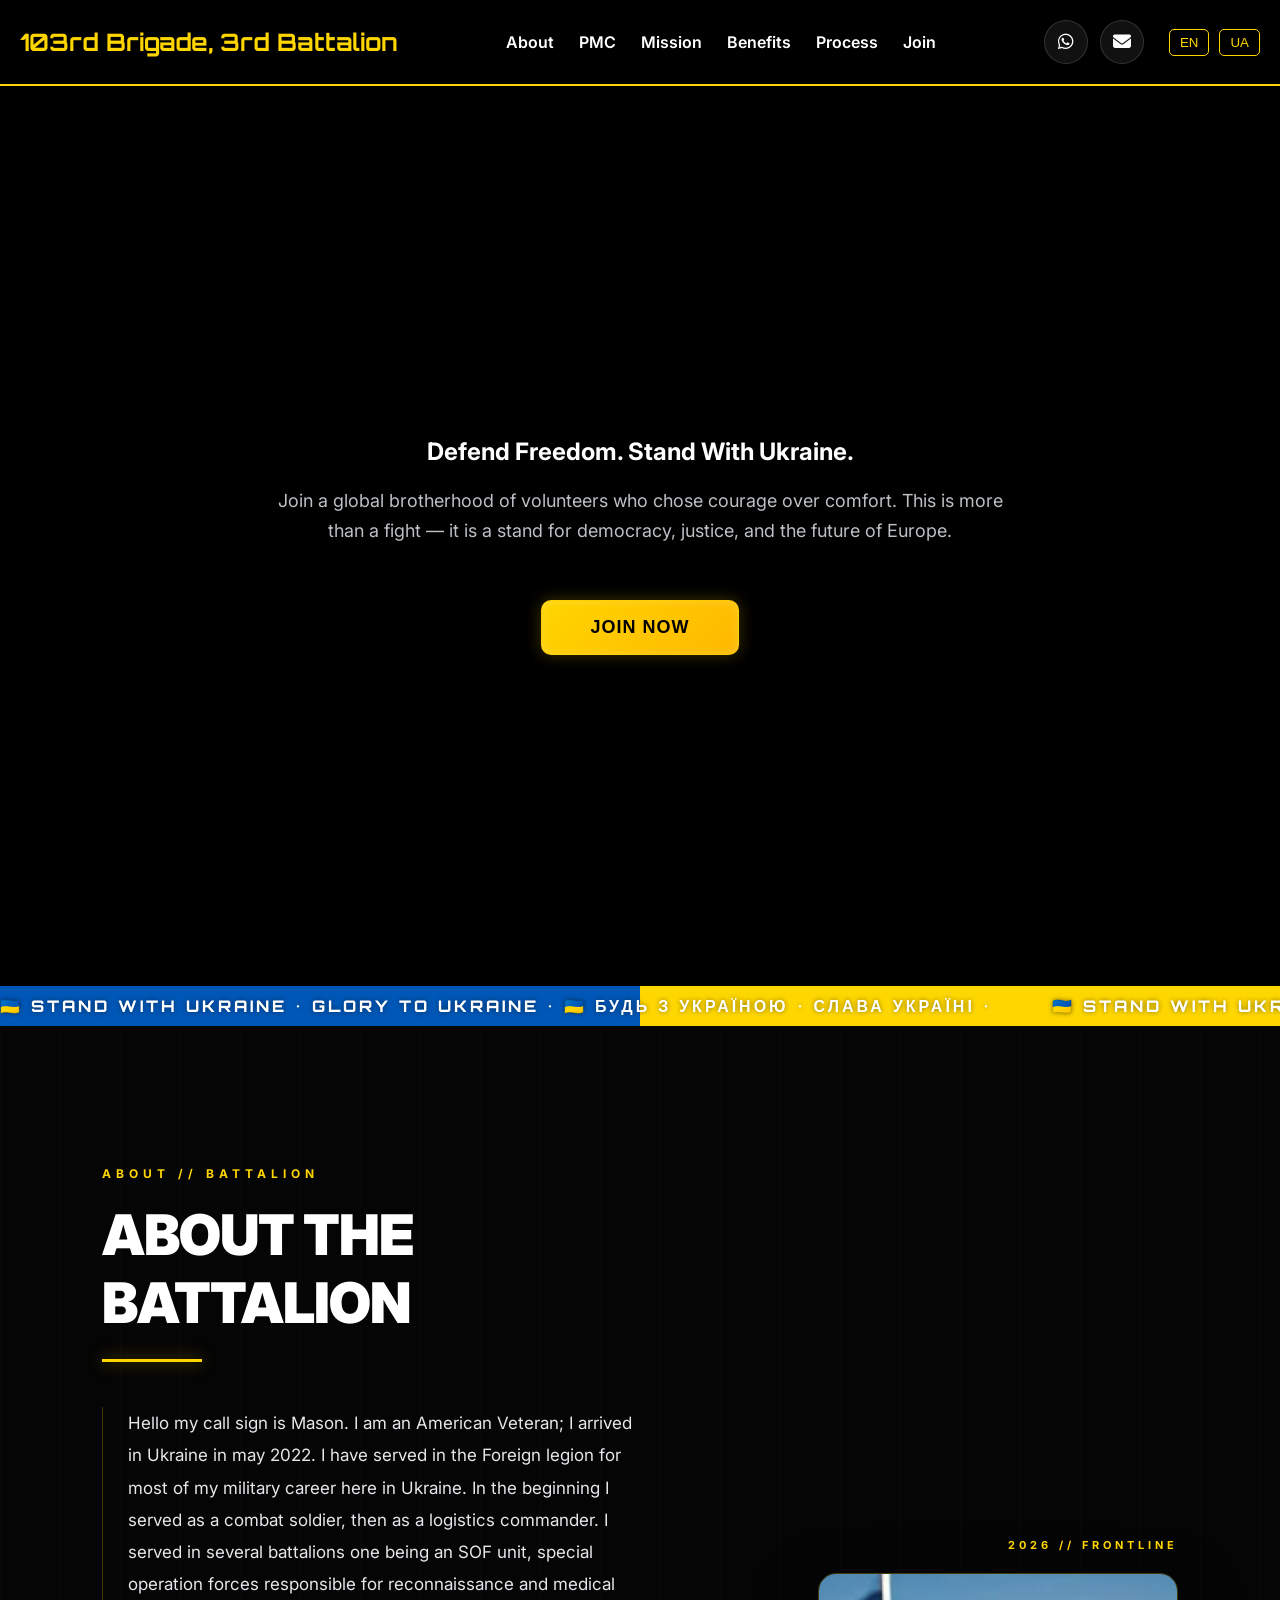
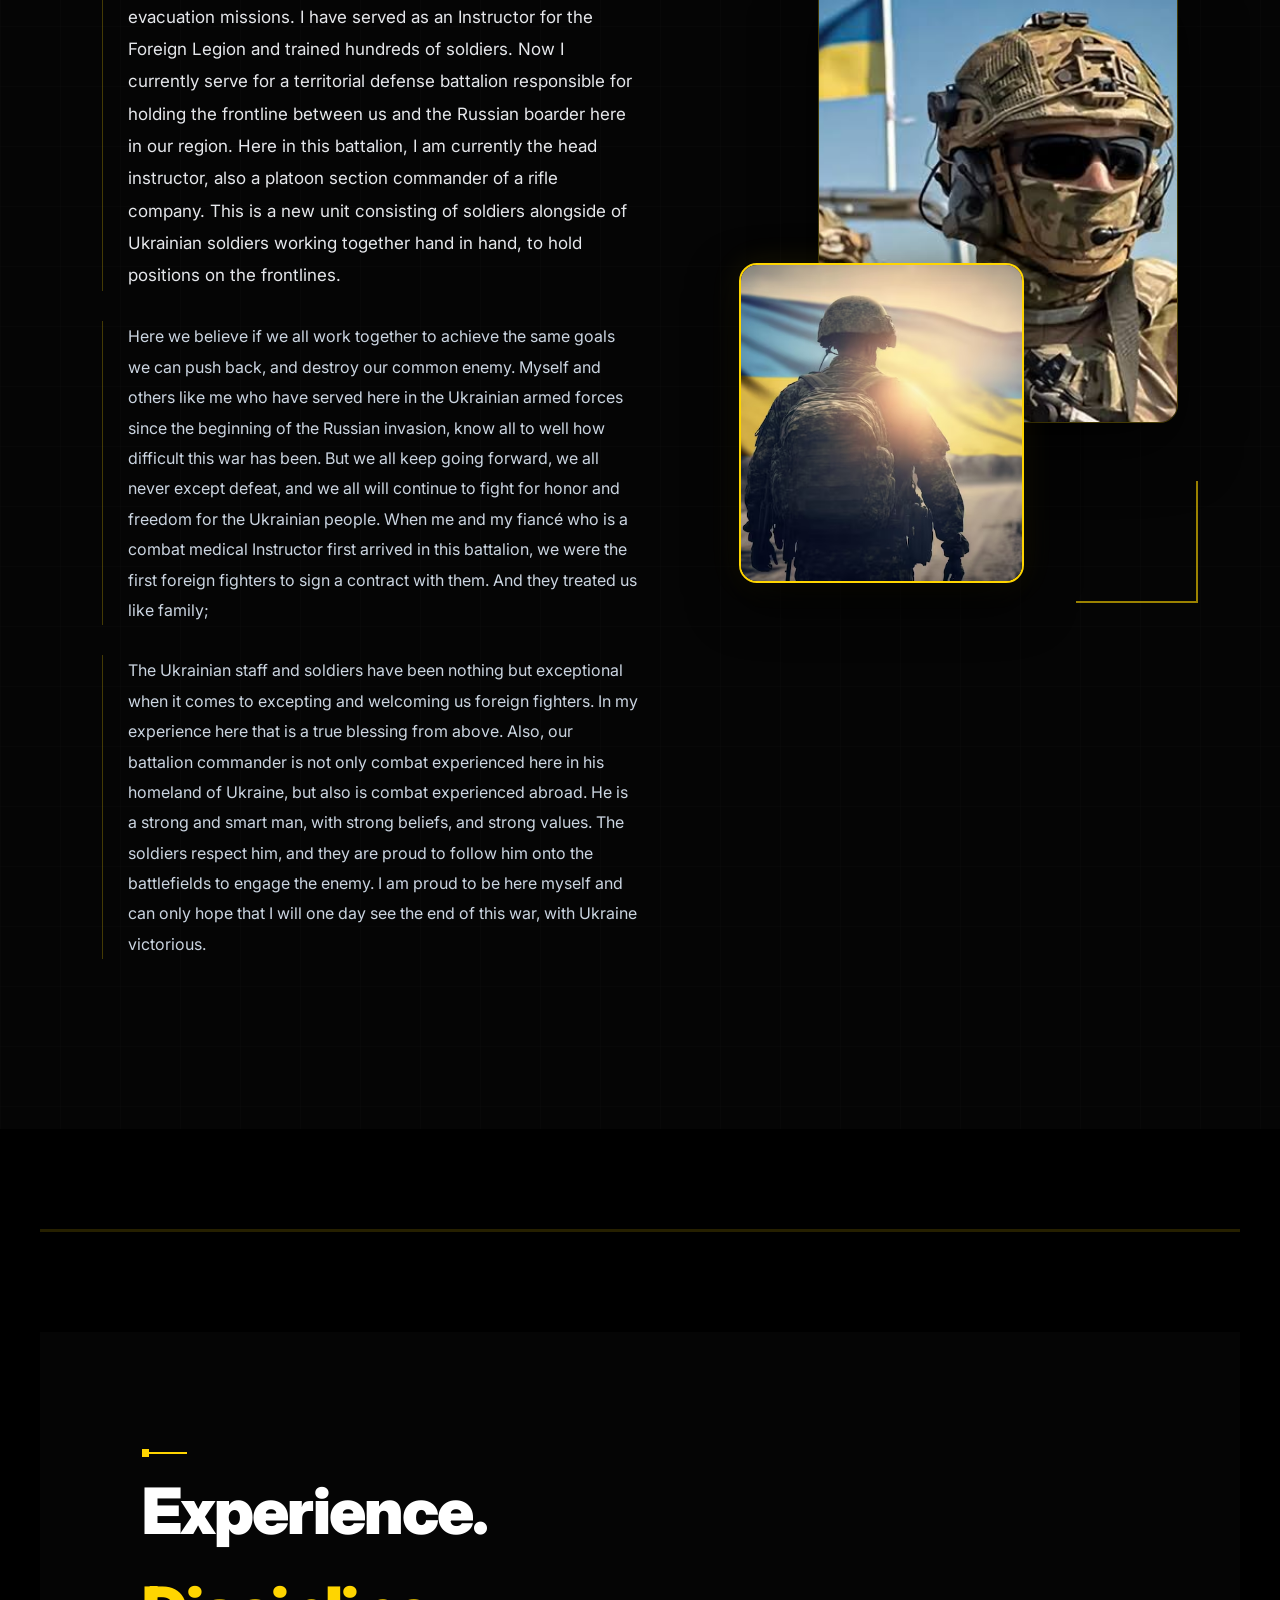
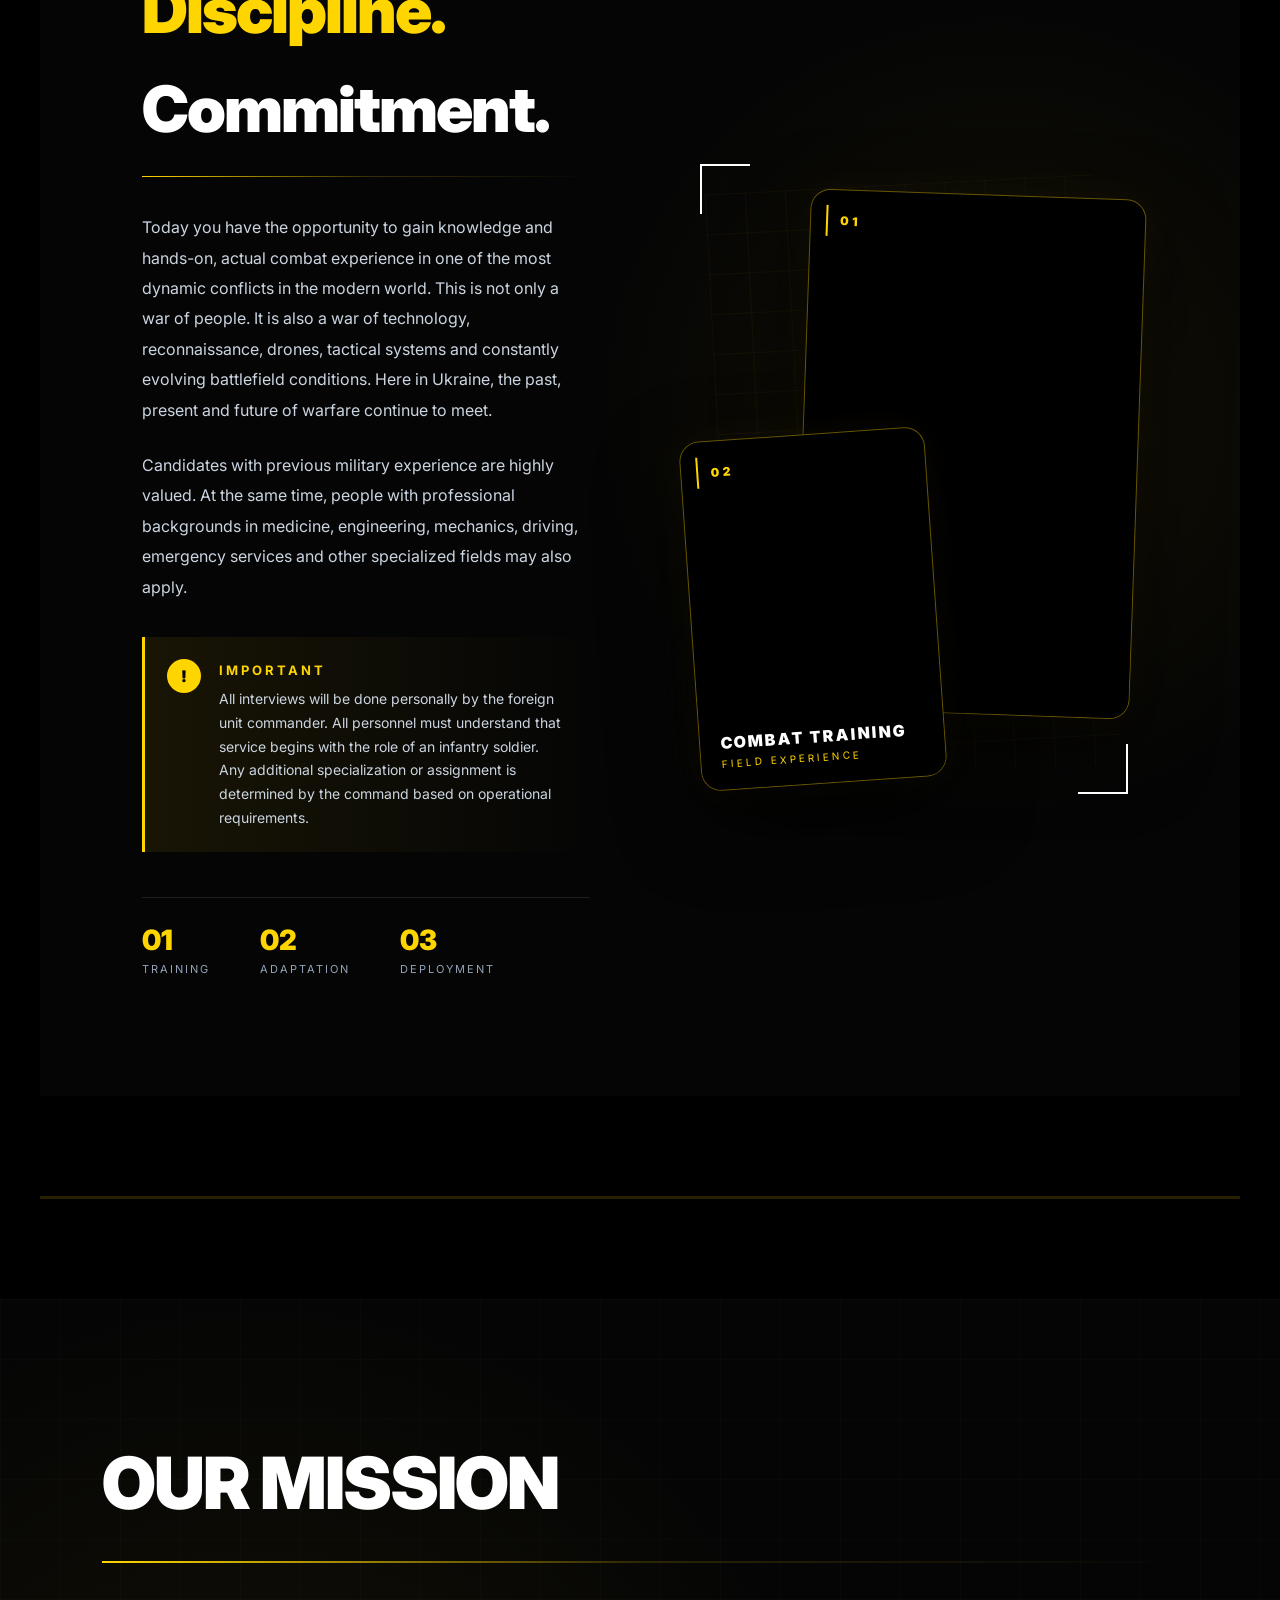
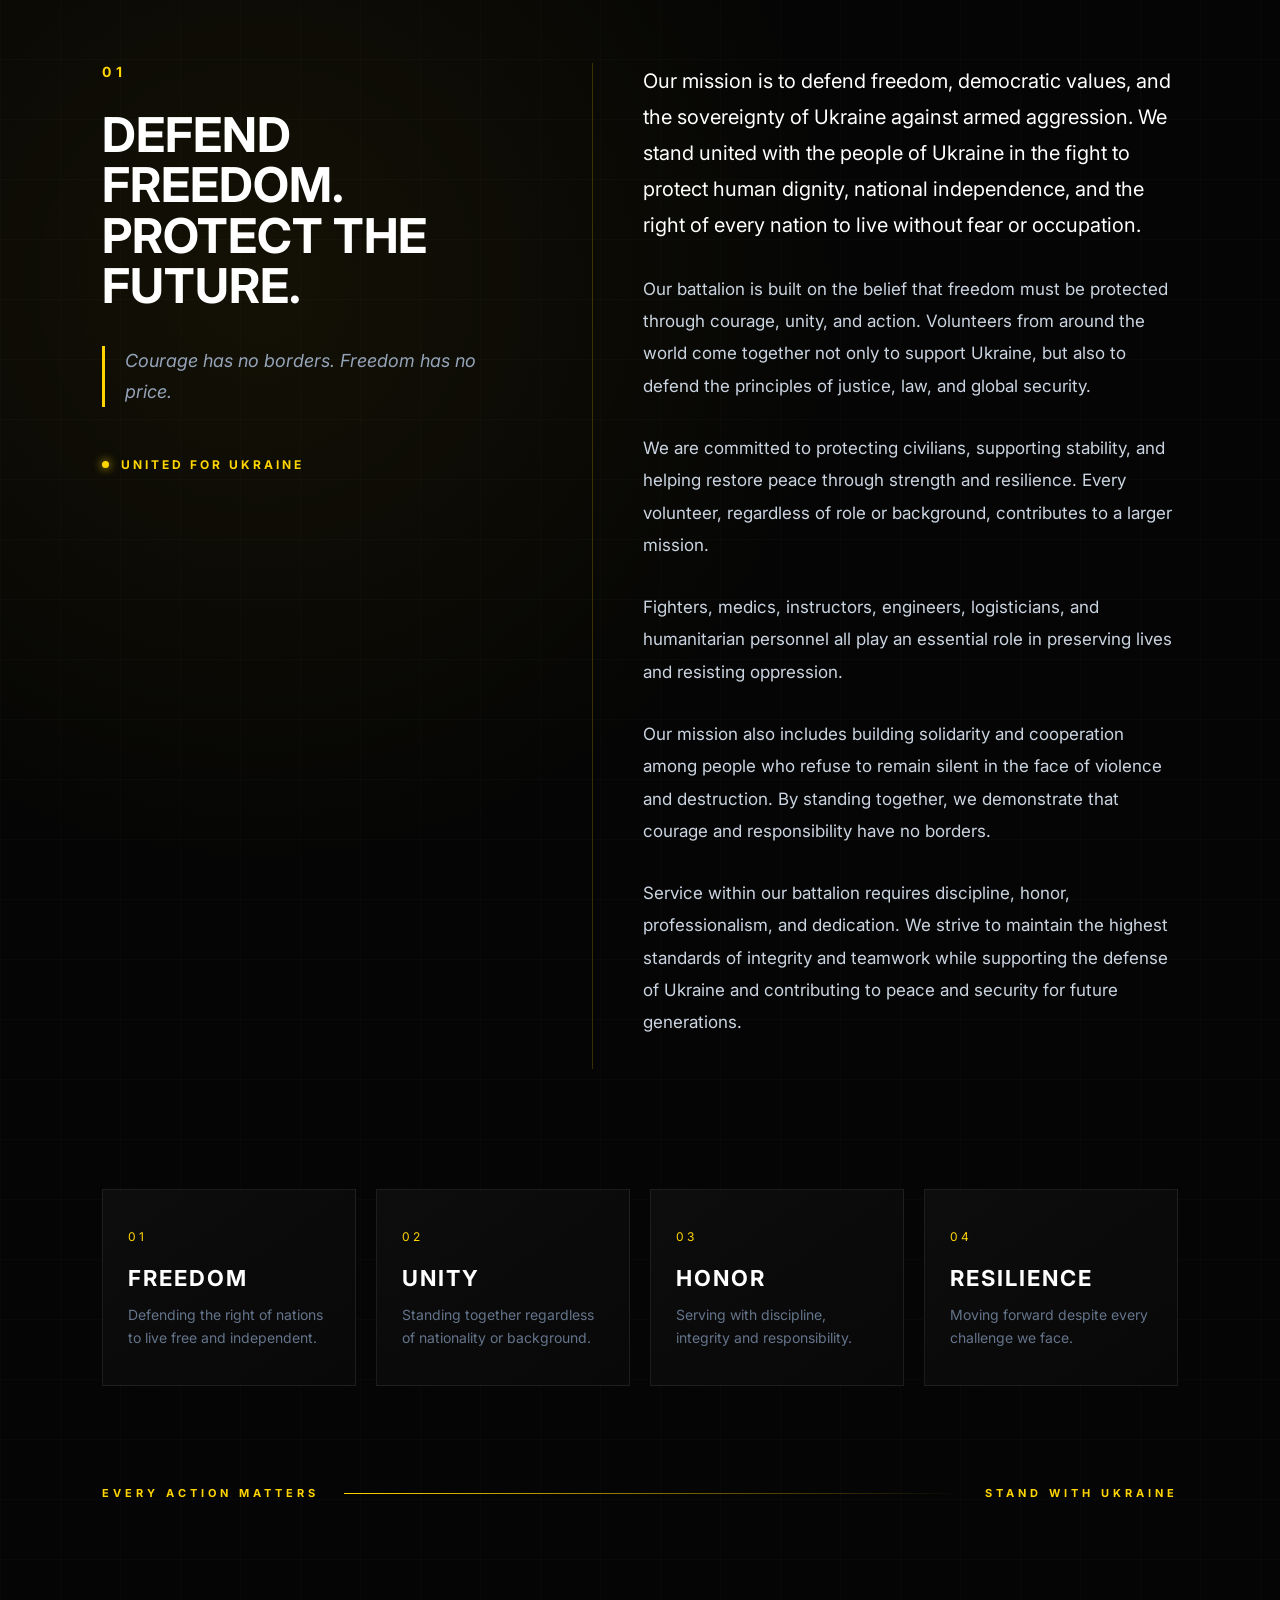
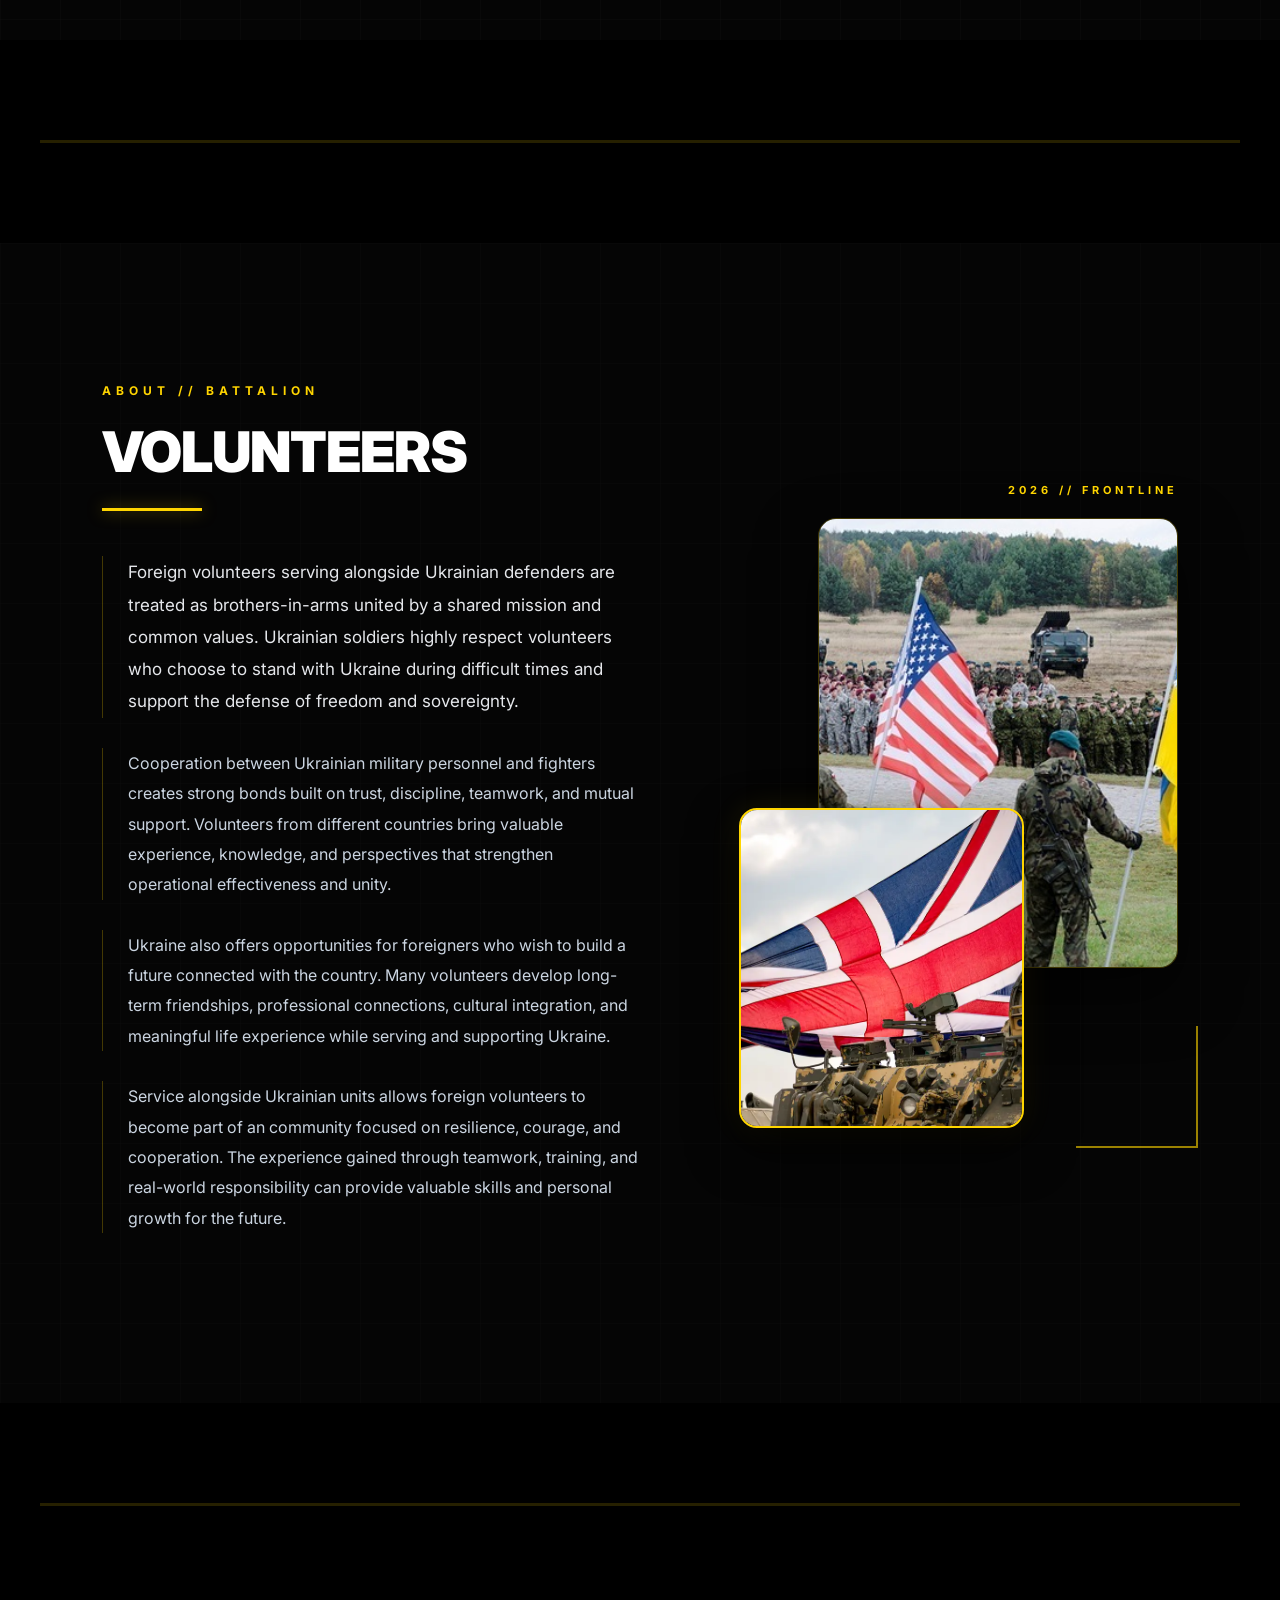
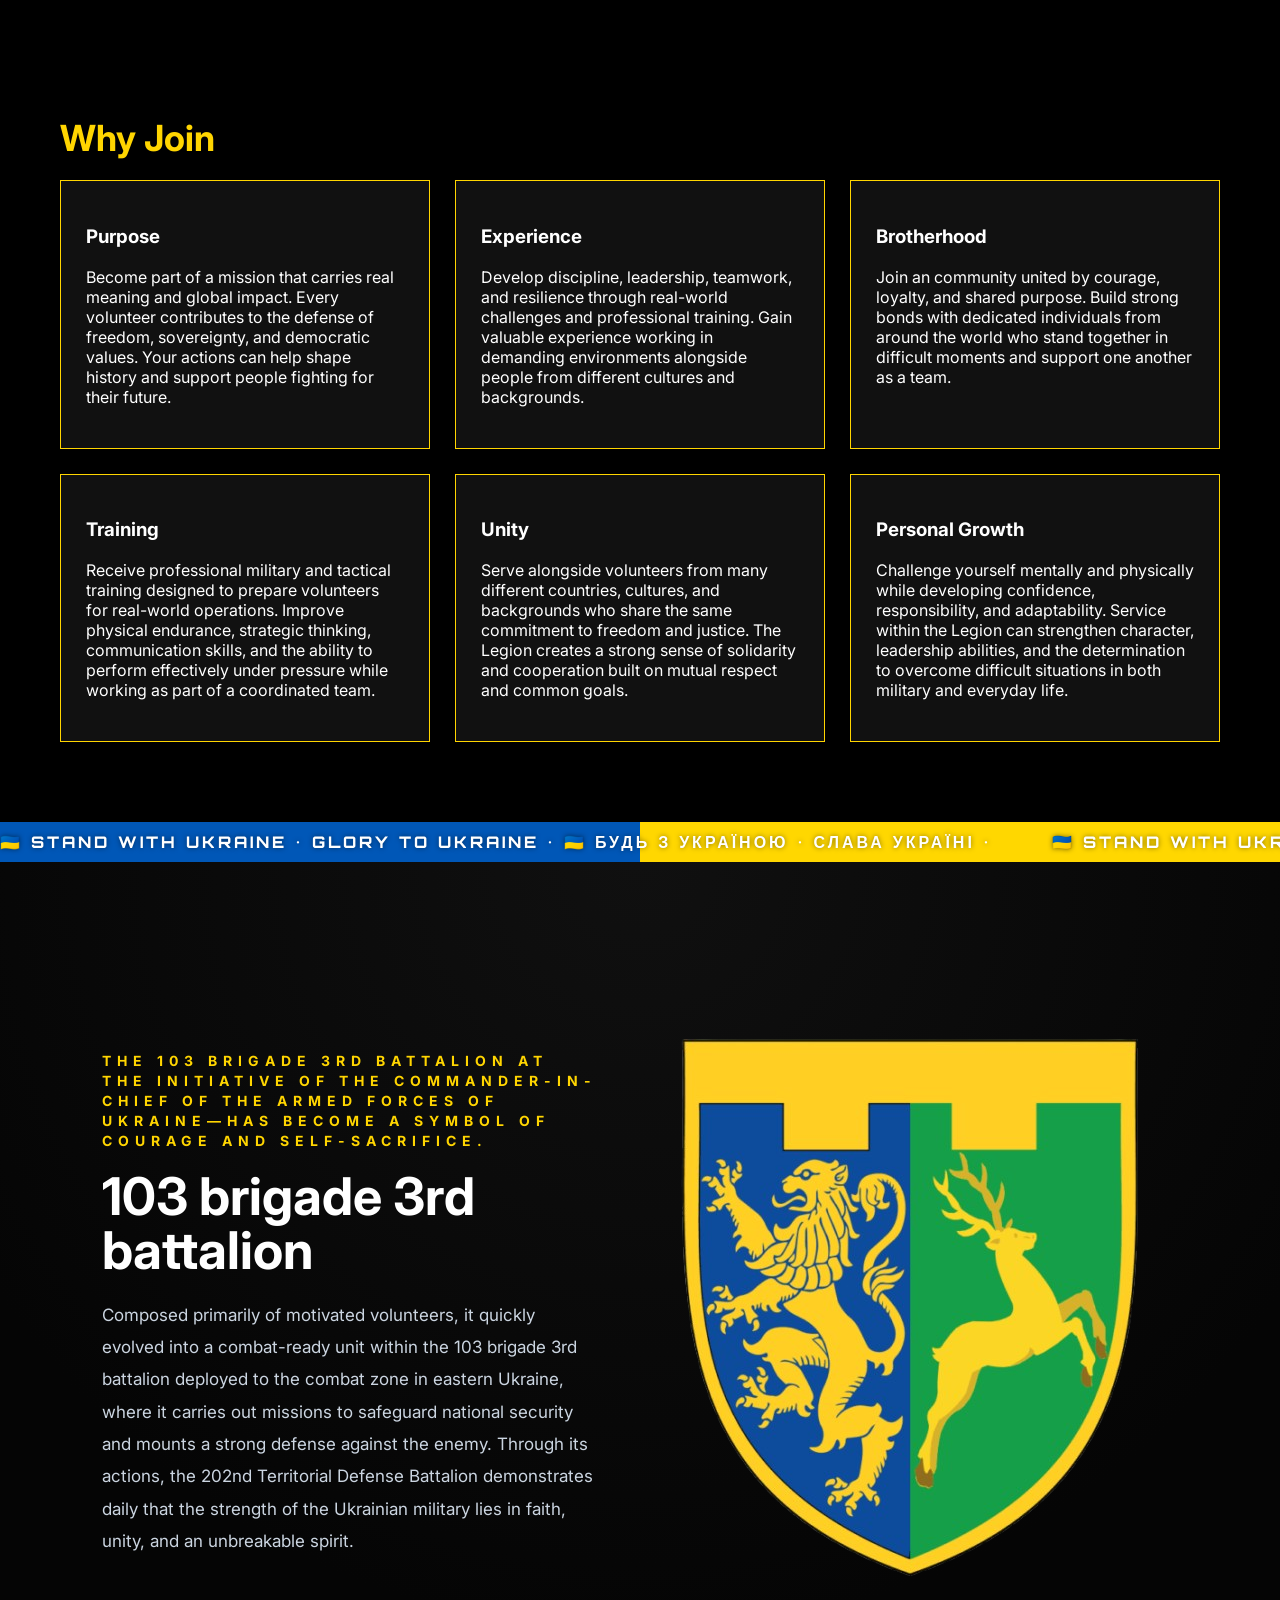
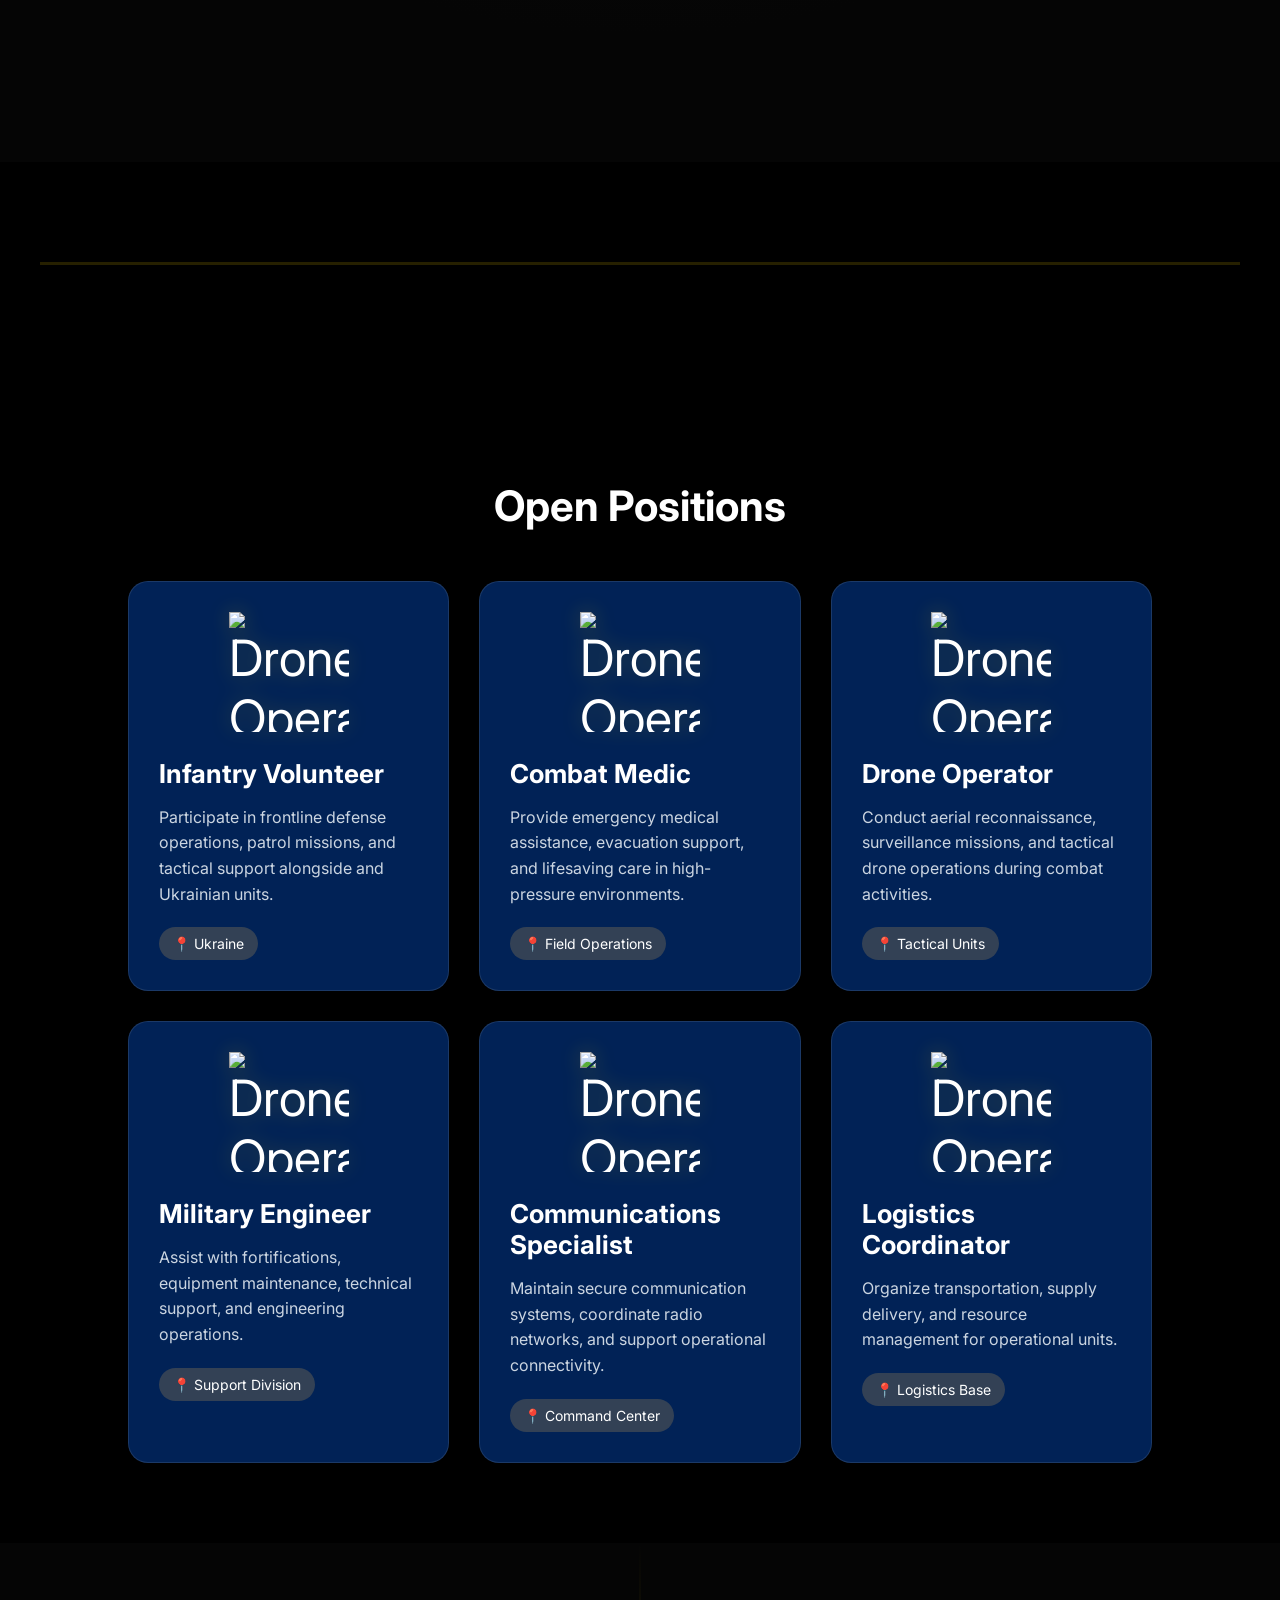
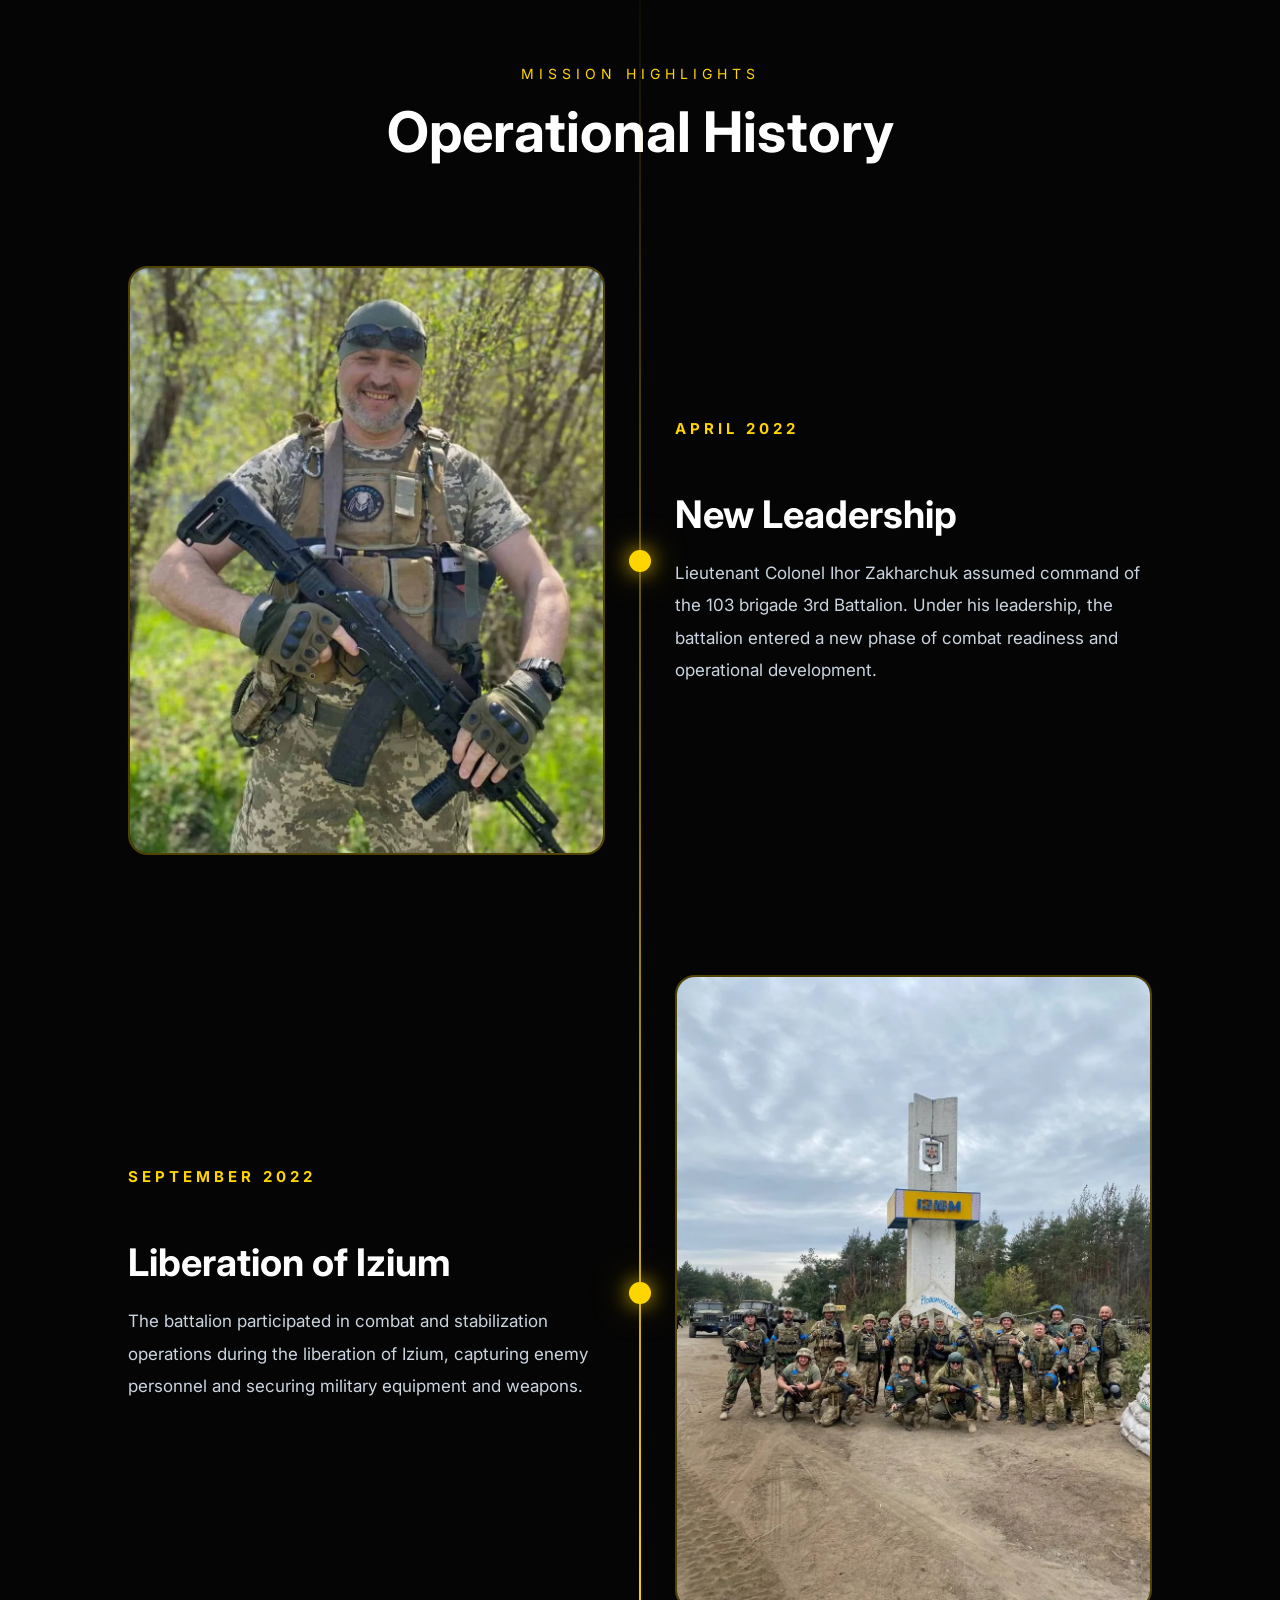
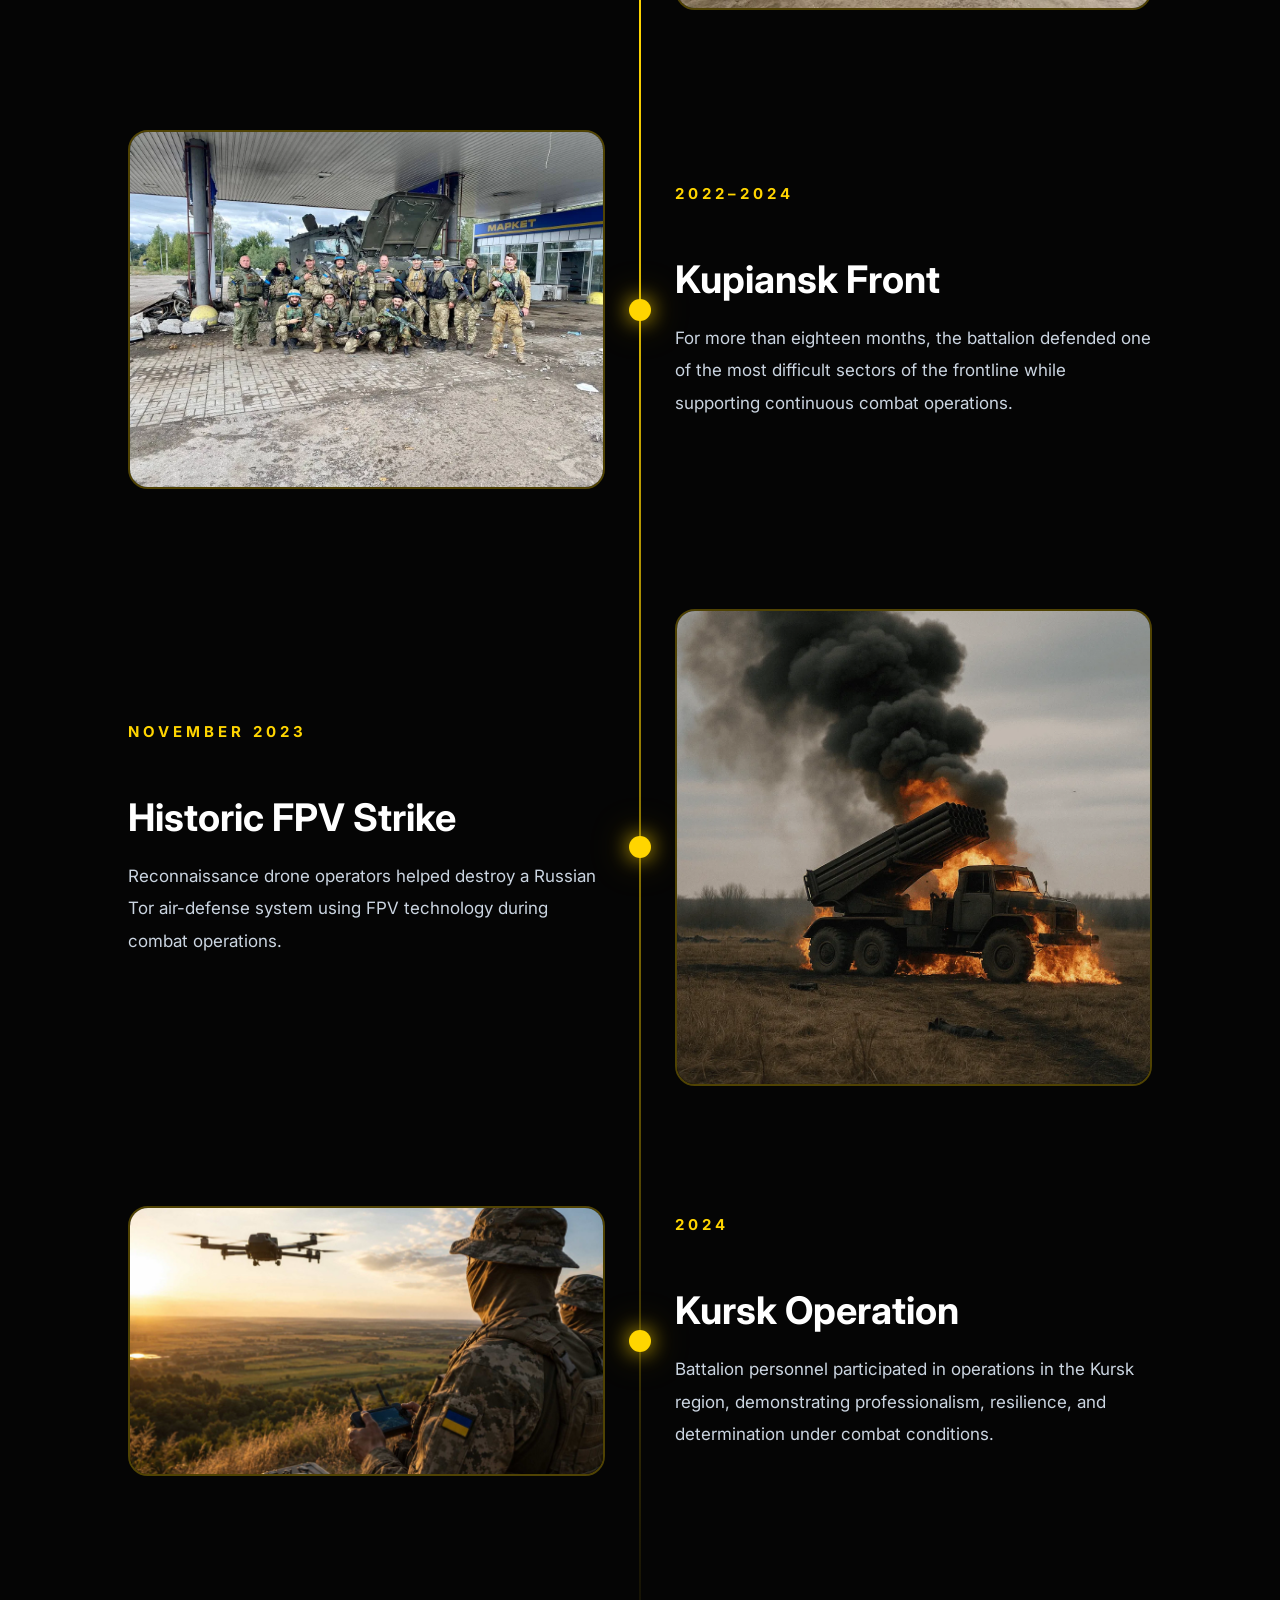
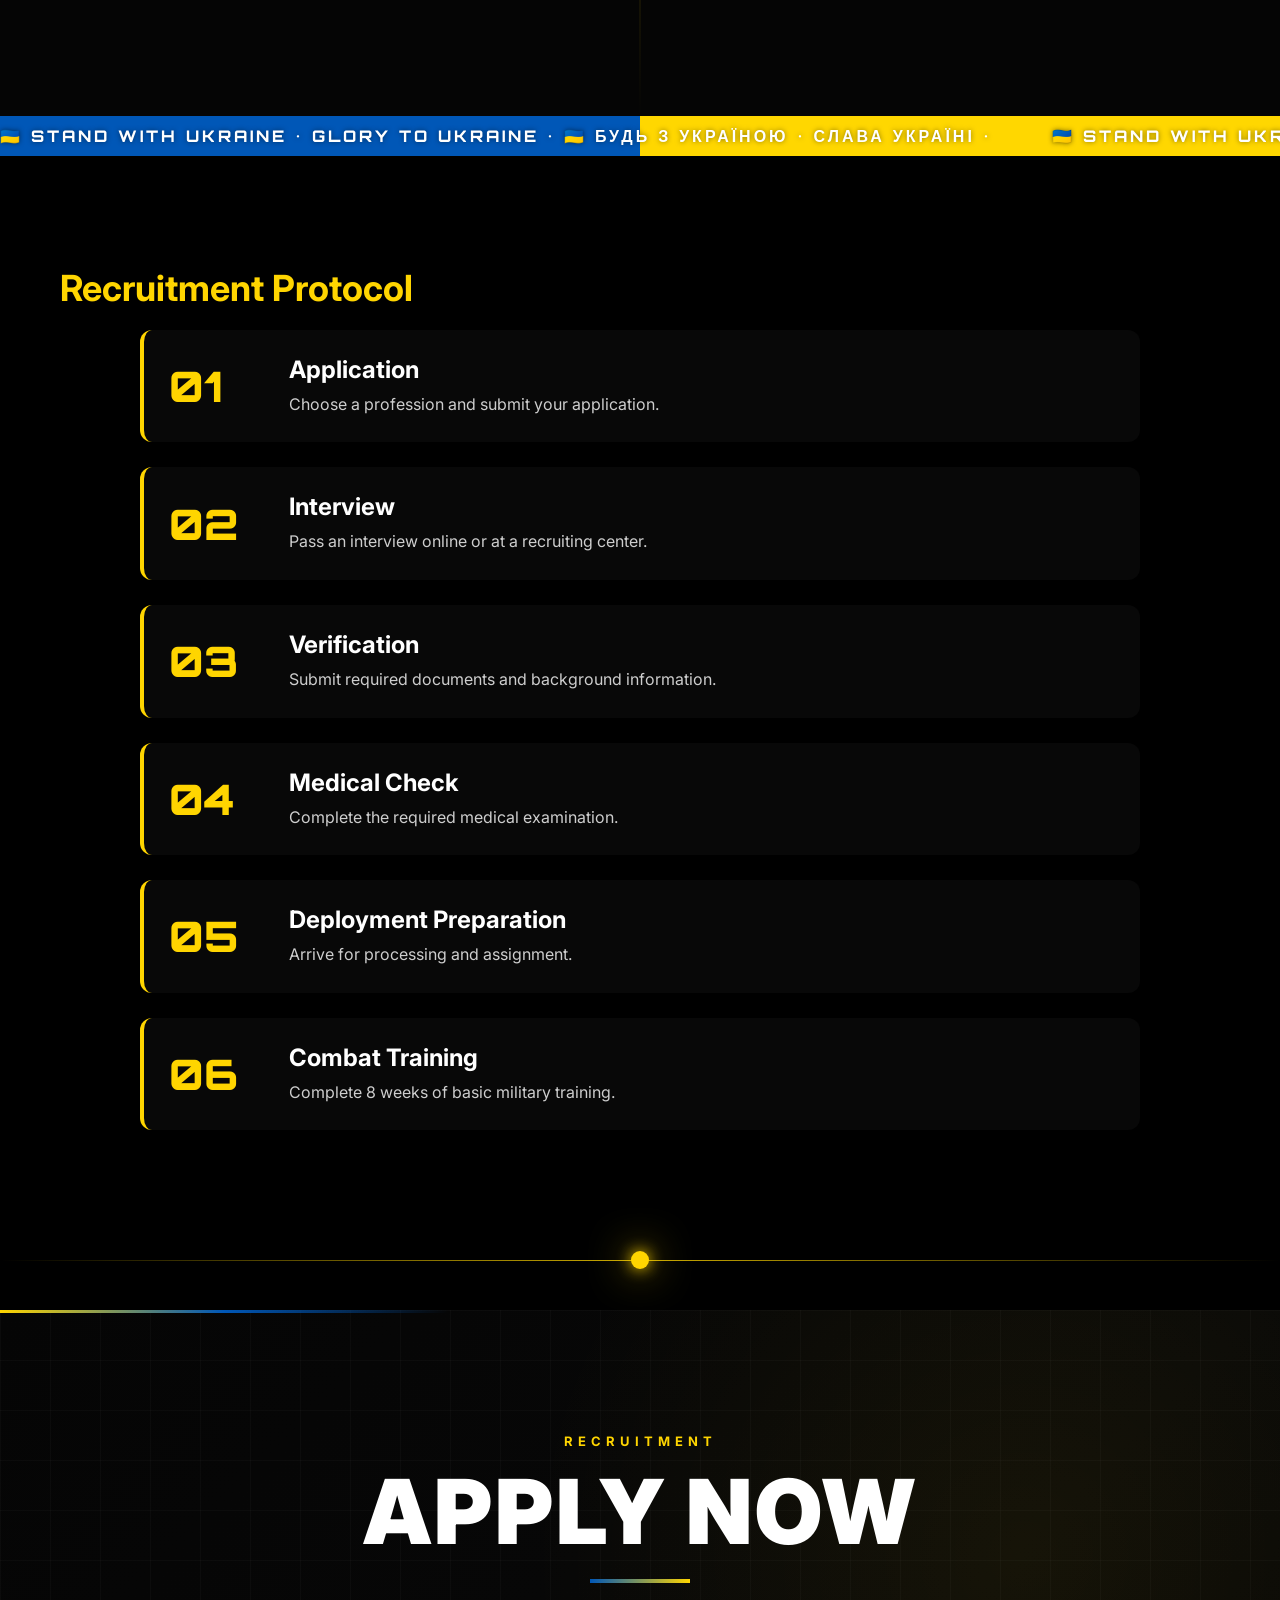
==== index.html @ ffa0c021 "finish" ====
<!DOCTYPE html>
<html lang="en">
<head>
<meta charset="UTF-8">
<meta name="viewport" content="width=device-width, initial-scale=1.0">
<title>Territorial foreign defense.</title>

<link href="https://fonts.googleapis.com/css2?family=Orbitron:wght@400;700&family=Inter:wght@300;400;600&display=swap" rel="stylesheet">
<link rel="stylesheet"
href="https://cdnjs.cloudflare.com/ajax/libs/font-awesome/6.5.1/css/all.min.css">
<meta charset="UTF-8">
<meta name="viewport" content="width=device-width, initial-scale=1.0">
<meta name="description"
content="Territorial foreign defense. — foreign volunteers united in defense of freedom, democracy, and Ukraine's sovereignty.">
<meta name="keywords"
content="Territorial foreign defense, Volunteers, Military, Freedom, Defense">
<meta name="author" content=" Legion">

<!-- THEME COLOR -->
<meta name="theme-color" content="#000000">

<!-- OPEN GRAPH -->
<meta property="og:title" content="Territorial foreign defense.">
<meta property="og:description"
content="Foreign volunteers standing together for freedom and sovereignty.">
<meta property="og:image" content="images/preview.jpg">
<meta property="og:type" content="website">

<!-- FAVICON -->
<link rel="icon" type="image/png" sizes="32x32" href="images/favicon.png">
<link rel="icon" type="image/png" sizes="16x16" href="images/favicon.png">
<link rel="apple-touch-icon" href="images/favicon.png">

<!-- FONTS -->
<link href="https://fonts.googleapis.com/css2?family=Orbitron:wght@400;700&family=Inter:wght@300;400;600&display=swap"
rel="stylesheet">

<!-- ICONS -->
<link rel="stylesheet"
href="https://cdnjs.cloudflare.com/ajax/libs/font-awesome/6.5.1/css/all.min.css">

<!-- CSS -->
<link rel="stylesheet" href="style.css">

<!-- PRELOADER OPTIONAL -->
<link rel="preconnect" href="https://fonts.googleapis.com">
<link rel="preconnect" href="https://fonts.gstatic.com" crossorigin>

<!-- ANIMATION LIBRARY OPTIONAL -->
<link rel="stylesheet"
href="https://unpkg.com/aos@2.3.4/dist/aos.css">

<!-- JAVASCRIPT -->
<script defer src="script.js"></script>

<!-- AOS ANIMATION -->
<script defer
src="https://unpkg.com/aos@2.3.4/dist/aos.js"></script>
</head>
<body>

<header>
    <h1 data-text="103rd Brigade, 3rd Battalion">103rd Brigade, 3rd Battalion</h1>
    <nav>
        <a href="#about" data-text="About">About</a>
        <a href="pmc.html" data-text="PMC">PMC</a>
        <a href="#mission" data-text="Mission">Mission</a>
        <a href="#benefits" data-text="Benefits">Benefits</a>
        <a href="#process" data-text="Process">Process</a>
        <a href="#join" data-text="Join">Join</a>
    </nav>

    <div class="header-right">

    <div class="social-links">
        <a href="https://wa.me/+38093535472"
           target="_blank"
           class="social whatsapp">
            <i class="fab fa-whatsapp"></i>
        </a>

</a>

<script>
function showPhoneNumber(event){
    event.preventDefault();
    alert('+380935354724');
}
</script>

        <a href="mailto:ukrainianmason@gmail.com"
           class="social email">
            <i class="fas fa-envelope"></i>
        </a>

    </div>


    <div class="language-switch">
        <button onclick="changeLanguage('en')">EN</button>
        <button onclick="changeLanguage('ua')">UA</button>
    </div>
</header>

<section class="hero" id="hero">

    <div class="video-bg">
        <video autoplay muted loop playsinline>
            <source src="info.mp4" type="video/mp4">
        </video>
    </div>

    <div class="overlay"></div>

    <div class="hero-content">
        <h2 data-text="Defend Freedom. Stand With Ukraine.">
            Defend Freedom. Stand With Ukraine.
        </h2>

        <p data-text="Join a global brotherhood of volunteers...">
            Join a global brotherhood of volunteers who chose courage over comfort.
            This is more than a fight — it is a stand for democracy, justice,
            and the future of Europe.
        </p>

        <a href="https://docs.google.com/forms/d/e/1FAIpQLSfKSVUSLjToyvxq4A4OBeC6d6Kdud2T4QUdlwfdnBPn87SczQ/viewform?usp=publish-editor"
           target="_blank">
            <button data-text="Join Now">Join Now</button>
        </a>
    </div>

</section>

<section class="ukraine-banner">

    <div class="banner-track">

        <span>
            🇺🇦 STAND WITH UKRAINE • GLORY TO UKRAINE •
            🇺🇦 БУДЬ З УКРАЇНОЮ • СЛАВА УКРАЇНІ •
        </span>

        <span>
            🇺🇦 STAND WITH UKRAINE • GLORY TO UKRAINE •
            🇺🇦 БУДЬ З УКРАЇНОЮ • СЛАВА УКРАЇНІ •
        </span>

    </div>

</section>
<section id="about" class="foreigners-section">

    <div class="foreigners-content">

        <div class="foreigners-text">
            <h2 data-text="About the battalion">About the battalion</h2>

            <p data-text="Hello my call sign is Mason I am an American Veteran; I arrived in Ukraine in may 2022. I have served in the  Foreign legion for most of my military career here in Ukraine. In the beginning I served as a combat soldier, then as a logistics commander. I served in several battalions one being an SOF unit, special operation forces responsible for reconnaissance and medical evacuation missions.  I have served as an Instructor for the Foreign Legion and trained hundreds of soldiers. Now I currently serve for a territorial defense battalion responsible for holding the frontline between us and the Russian boarder here in our region. Here in this battalion, I am currently the head instructor, also a platoon section commander of a rifle company.  This is a new unit consisting of  soldiers alongside of Ukrainian soldiers working together hand in hand, to hold positions on the frontlines.">
                Hello my call sign is Mason. I am an American Veteran; I arrived in Ukraine in may 2022. I have served in the  Foreign legion for most of my military career here in Ukraine. In the beginning I served as a combat soldier, then as a logistics commander. I served in several battalions one being an SOF unit, special operation forces responsible for reconnaissance and medical evacuation missions.  I have served as an Instructor for the Foreign Legion and trained hundreds of soldiers. Now I currently serve for a territorial defense battalion responsible for holding the frontline between us and the Russian boarder here in our region. Here in this battalion, I am currently the head instructor, also a platoon section commander of a rifle company.  This is a new unit consisting of  soldiers alongside of Ukrainian soldiers working together hand in hand, to hold positions on the frontlines.
            </p>

            <p data-text="Here we believe if we all work together to achieve the same goals we can push back, and destroy our common enemy. Myself and others like me who have served here in the Ukrainian armed forces since the beginning of the Russian invasion, know all to well how difficult this war has been. But we all keep going forward, we all never except defeat, and we all will continue to fight for honor and freedom for the Ukrainian people. When me and my fiancé who is a combat medical Instructor first arrived in this battalion, we were the first foreign fighters to sign a contract with them. And they treated us like family;">
                Here we believe if we all work together to achieve the same goals we can push back, and destroy our common enemy.  Myself and others like me who have served here in the Ukrainian armed forces since the beginning of the Russian invasion, know all to well how difficult this war has been. But we all keep going forward, we all never except defeat, and we all will continue to fight for honor and freedom for the Ukrainian people. When me and my fiancé who is a combat medical Instructor first arrived in this battalion, we were the first foreign fighters to sign a contract with them. And they treated us like family;
            </p>

            <p data-text="The Ukrainian staff and soldiers have been nothing but exceptional when it comes to excepting and welcoming us foreign fighters. In my experience here that is a true blessing from above. Also, our battalion commander is not only combat experienced here in his homeland of Ukraine, but also is combat experienced abroad. He is a strong and smart man, with strong beliefs, and strong values. The soldiers respect him, and they are proud to follow him onto the battlefields to engage the enemy. I am proud to be here myself and can only hope that I will one day see the end of this war, with Ukraine victorious.">
                The Ukrainian staff and soldiers have been nothing but exceptional when it comes to excepting and welcoming us foreign fighters. In my experience here that is a true blessing from above. Also, our battalion commander is not only combat experienced here in his homeland of Ukraine, but also is combat experienced abroad. He is a strong and smart man, with strong beliefs, and strong values. The soldiers respect him, and they are proud to follow him onto the battlefields to engage the enemy. I am proud to be here myself and can only hope that I will one day see the end of this war, with Ukraine victorious.                                                                                              
            </p>
        </div>

        <div class="foreigners-image">
            <img src="images.jpeg" alt="Ukrainian and Foreign Soldiers">
            <img src="vertical-shot-brave-ukrainian-soldier-war-ukrainian-soldier-with-flag-remember-war_768106-7431.avif" alt="Ukrainian and Foreign Soldiers">
        </div>
    

    </div>
</section>


<div class="scanner-divider"></div>

<section  class="section about-section">

    <div class="about-content">

        <!-- =========================
             LEFT — TEXT
        ========================== -->

        <div class="about-text">

            <div class="about-label">
                <span class="label-line"></span>


            </div>


            <h2 data-text="Experience.">
                Experience.
            </2>
            <h2>
                <span data-text="Discipline.">Discipline.</span>
                <br>
            </h2>
            <h2 data-text="Commitment.">
                Commitment.
            </h2>


            <div class="about-divider"></div>


            <p data-text="Today you have the opportunity to gain knowledge and hands on, actual combat experience, in the most dynamic war the world has ever seen. This war is not only a war of men and women, but it is also a war of technology and new tactical diverse machinery never used before. Here in Ukraine this is a war of past, present and the future. As it continues to evolve technological warfare advances, along with the basic tactical methods of reconnaissance, trench warfare, drone warfare, everything you may have already learned or used in past military experience has changed. Some basic military skills still are used, but here some skills will prove to be obsolete.">

                Today you have the opportunity to gain knowledge and hands-on,
                actual combat experience in one of the most dynamic conflicts
                in the modern world.

                This is not only a war of people. It is also a war of technology,
                reconnaissance, drones, tactical systems and constantly evolving
                battlefield conditions.

                Here in Ukraine, the past, present and future of warfare
                continue to meet.
            </p>


            <p data-text="Candidates with previous military experience are highly valued. At the same time, people with professional backgrounds in medicine, engineering, mechanics, driving, emergency services and other specialized fields may also apply.">
                Candidates with previous military experience are highly valued.
                At the same time, people with professional backgrounds in
                medicine, engineering, mechanics, driving, emergency services
                and other specialized fields may also apply.
            </p>


            <!-- IMPORTANT -->

            <div class="about-warning">

                <div class="warning-icon">
                    !
                </div>

                <div>

                    <strong data-text="IMPORTANT">IMPORTANT</strong>

                    <p data-text="All interviews will be done personally by the foreign unit commander. All personnel must understand that service begins with the role of an infantry soldier. Any additional specialization or assignment is determined by the command based on operational requirements.">
                        All interviews will be done personally by the foreign unit commander.
                        All personnel must understand that service begins
                        with the role of an infantry soldier. Any additional
                        specialization or assignment is determined by the
                        command based on operational requirements.
                    </p>

                </div>

            </div>


            <!-- STATS -->

            <div class="about-stats">

                <div class="stat">
                    <strong>01</strong>
                    <span data-text="Training">Training</span>
                </div>

                <div class="stat">
                    <strong>02</strong>
                    <span data-text="Adaptation">Adaptation</span>
                </div>

                <div class="stat">
                    <strong>03</strong>
                    <span data-text="Deployment">Deployment</span>
                </div>

            </div>

        </div>


        <!-- =========================
             RIGHT — VIDEOS
        ========================== -->

        <div class="about-videos">

            <!-- DECORATIVE GRID -->

            <div class="video-grid-lines"></div>


            <!-- MAIN VIDEO -->

            <div class="video-box video-main">

                <div class="video-number">
                    01
                </div>

                <video
                    autoplay
                    muted
                    loop
                    playsinline
                >
                    <source src="weap.mp4" type="video/mp4">
                </video>

                <div class="video-overlay"></div>

                <div class="video-caption">
                </div>

            </div>


            <!-- SECOND VIDEO -->

            <div class="video-box video-secondary">

                <div class="video-number">
                    02
                </div>

                <video
                    autoplay
                    muted
                    loop
                    playsinline
                >
                    <source src="sniper.mp4" type="video/mp4">
                </video>

                <div class="video-overlay"></div>

                <div class="video-caption">

                    <span data-text="COMBAT TRAINING">
                        COMBAT TRAINING
                    </span>

                    <small data-text="FIELD EXPERIENCE">
                        FIELD EXPERIENCE
                    </small>

                </div>

            </div>


            <!-- DECORATIVE CORNERS -->

            <div class="video-corner top-left"></div>

            <div class="video-corner bottom-right"></div>

        </div>

    </div>

</section>



<div class="scanner-divider"></div>
<section id="mission" class="mission-section">

    <!-- DECORATION -->
    <div class="mission-grid"></div>

    <div class="mission-container">

        <!-- HEADER -->

        <div class="mission-header">



            <h2 data-text="Our Mission">
                Our Mission
            </h2>

            <div class="mission-line"></div>

        </div>


        <!-- MAIN CONTENT -->

        <div class="mission-main">

            <!-- LEFT SIDE -->

            <div class="mission-intro">

                <div class="mission-number">
                    01
                </div>

                <h3 data-text="Defend Freedom. Protect the Future.">
                    Defend Freedom.<br>
                    Protect the Future.
                </h3>

                <p class="mission-quote" data-text="Courage has no borders. Freedom has no price.">
                    Courage has no borders.
                    Freedom has no price.
                </p>

                <div class="mission-status">

                    <span class="status-dot"></span>

                    <span data-text="UNITED FOR UKRAINE">
                        UNITED FOR UKRAINE
                    </span>

                </div>

            </div>


            <!-- RIGHT SIDE -->

            <div class="mission-text">

                <p data-text="Our mission is to defend freedom, democratic values, and the sovereignty of Ukraine against armed aggression. We stand united with the people of Ukraine in the fight to protect human dignity, national independence, and the right of every nation to live without fear or occupation.">
                    Our mission is to defend freedom, democratic values,
                    and the sovereignty of Ukraine against armed aggression.
                    We stand united with the people of Ukraine in the fight
                    to protect human dignity, national independence,
                    and the right of every nation to live without fear
                    or occupation.
                </p>

                <p data-text="Our battalion is built on the belief that freedom must be protected through courage, unity, and action. Volunteers from around the world come together not only to support Ukraine, but also to defend the principles of justice,  law, and global security.">
                    Our battalion is built on the belief that freedom must
                    be protected through courage, unity, and action.
                    Volunteers from around the world come together not only
                    to support Ukraine, but also to defend the principles
                    of justice,  law, and global security.
                </p>

                <p data-text="We are committed to protecting civilians, supporting stability, and helping restore peace through strength and resilience. Every volunteer, regardless of role or background, contributes to a larger mission.">
                    We are committed to protecting civilians, supporting
                    stability, and helping restore peace through strength
                    and resilience. Every volunteer, regardless of role
                    or background, contributes to a larger mission.
                </p>

                <p data-text="Fighters, medics, instructors, engineers, logisticians, and humanitarian personnel all play an essential role in preserving lives and resisting oppression.">
                    Fighters, medics, instructors, engineers, logisticians,
                    and humanitarian personnel all play an essential role
                    in preserving lives and resisting oppression.
                </p>

                <p data-text="Our mission also includes building solidarity and cooperation among people who refuse to remain silent in the face of violence and destruction. By standing together, we demonstrate that courage and responsibility have no borders.">
                    Our mission also includes building 
                    solidarity and cooperation among people who refuse
                    to remain silent in the face of violence and destruction.
                    By standing together, we demonstrate that courage
                    and responsibility have no borders.
                </p>

                <p data-text="Service within our battalion requires discipline, honor, professionalism, and dedication. We strive to maintain the highest standards of integrity and teamwork while supporting the defense of Ukraine and contributing to peace and security for future generations.">
                    Service within our battalion requires discipline,
                    honor, professionalism, and dedication. We strive
                    to maintain the highest standards of integrity
                    and teamwork while supporting the defense of Ukraine
                    and contributing to peace and security for future
                    generations.
                </p>

            </div>

        </div>


        <!-- VALUES -->

        <div class="mission-values">

            <div class="mission-value">

                <span class="value-number">
                    01
                </span>

                <h4 data-text="FREEDOM">
                    FREEDOM
                </h4>

                <p data-text="Defending the right of nations to live free and independent.">
                    Defending the right of nations
                    to live free and independent.
                </p>

            </div>


            <div class="mission-value">

                <span class="value-number">
                    02
                </span>

                <h4 data-text="UNITY">
                    UNITY
                </h4>

                <p data-text="Standing together regardless of nationality or background.">
                    Standing together regardless
                    of nationality or background.
                </p>

            </div>


            <div class="mission-value">

                <span class="value-number">
                    03
                </span>

                <h4 data-text="HONOR">
                    HONOR
                </h4>

                <p data-text="Serving with discipline, integrity and responsibility.">
                    Serving with discipline,
                    integrity and responsibility.
                </p>

            </div>


            <div class="mission-value">

                <span class="value-number">
                    04
                </span>

                <h4 data-text="RESILIENCE">
                    RESILIENCE
                </h4>

                <p data-text="Moving forward despite every challenge we face.">
                    Moving forward despite
                    every challenge we face.
                </p>

            </div>

        </div>


        <!-- BOTTOM -->

        <div class="mission-footer">

            <span data-text="EVERY ACTION MATTERS">
                EVERY ACTION MATTERS
            </span>

            <div class="footer-line"></div>

            <span data-text="STAND WITH UKRAINE">
                STAND WITH UKRAINE
            </span>

        </div>

    </div>

</section>

<div class="scanner-divider"></div>
<section class="foreigners-section">

    <div class="foreigners-content">

        <div class="foreigners-text">
            <h2 data-text="Volunteers">Volunteers</h2>

            <p data-text="Foreign volunteers serving alongside Ukrainian defenders are treated as brothers-in-arms united by a shared mission and common values. Ukrainian soldiers highly respect  volunteers who choose to stand with Ukraine during difficult times and support the defense of freedom and sovereignty.">
                Foreign volunteers serving alongside Ukrainian defenders are
                treated as brothers-in-arms united by a shared mission and common
                values. Ukrainian soldiers highly respect  volunteers
                who choose to stand with Ukraine during difficult times and support
                the defense of freedom and sovereignty.
            </p>

            <p data-text="Cooperation between Ukrainian military personnel and  fighters creates strong bonds built on trust, discipline, teamwork, and mutual support. Volunteers from different countries bring valuable experience, knowledge, and perspectives that strengthen operational effectiveness and  unity.">
                Cooperation between Ukrainian military personnel and 
                fighters creates strong bonds built on trust, discipline, teamwork,
                and mutual support. Volunteers from different countries bring
                valuable experience, knowledge, and perspectives that strengthen
                operational effectiveness and  unity.
            </p>

            <p data-text="Ukraine also offers opportunities for foreigners who wish to build a future connected with the country. Many  volunteers develop long-term friendships, professional connections, cultural integration, and meaningful life experience while serving and supporting Ukraine.">
                Ukraine also offers opportunities for foreigners who wish to build
                a future connected with the country. Many  volunteers
                develop long-term friendships, professional connections, cultural
                integration, and meaningful life experience while serving and
                supporting Ukraine.
            </p>

            <p data-text="Service alongside Ukrainian units allows foreign volunteers to become part of an  community focused on resilience, courage, and cooperation. The experience gained through teamwork, training, and real-world responsibility can provide valuable skills and personal growth for the future.">
                Service alongside Ukrainian units allows foreign volunteers to
                become part of an  community focused on resilience,
                courage, and cooperation. The experience gained through teamwork,
                training, and real-world responsibility can provide valuable skills
                and personal growth for the future.
            </p>

        </div>

        <div class="foreigners-image">
            <!-- YOUR IMAGE -->
            <img src="images/photo.jpg" alt="Ukrainian and Foreign Soldiers">
            <img src="images/photo1.jpg" alt="Ukrainian and Foreign Soldiers">
        </div>

    </div>

</section>
<div class="scanner-divider"></div>
<section id="benefits" class="section">
    <h2 data-text="Why Join">Why Join</h2>
    <div class="cards">
        <div class="card">
            <h3 data-text="Purpose">Purpose</h3>
            <p data-text="Be part of something meaningful and historic.">
                Become part of a mission that carries real meaning and global impact.
                Every volunteer contributes to the defense of freedom, sovereignty,
                and democratic values. Your actions can help shape history and support
                people fighting for their future.
            </p>
        </div>
        <div class="card">
            <h3 data-text="Experience">Experience</h3>
            <p data-text="Gain real-world discipline, teamwork, and resilience.">
                Develop discipline, leadership, teamwork, and resilience through
                real-world challenges and professional training. Gain valuable
                experience working in demanding environments alongside people
                from different cultures and backgrounds.
            </p>
        </div>
        <div class="card">
            <h3 data-text="Brotherhood">Brotherhood</h3>
            <p data-text="Join a global network of dedicated individuals.">
                Join an  community united by courage, loyalty,
                and shared purpose. Build strong bonds with dedicated individuals
                from around the world who stand together in difficult moments
                and support one another as a team.
            </p>
        </div>
        <div class="card">
            <h3 data-text="Training">Training</h3>
            <p data-text="Receive professional military and tactical training designed to prepare volunteers for real-world operations.Improve physical endurance, strategic thinking, communication skills, and the ability to perform effectively under pressure while working as part of a coordinated team.">
                Receive professional military and tactical training designed to prepare volunteers for real-world operations. 
                Improve physical endurance, strategic thinking, communication skills, and the ability to perform effectively under pressure while working as part of a coordinated team.
            </p>
        </div>
        <div class="card">
            <h3 data-text=" Unity"> Unity</h3>
            <p data-text="Serve alongside volunteers from many different countries, cultures, and backgrounds who share the same commitment to freedom and justice. The Legion creates a strong sense of  solidarity and cooperation built on mutual respect and common goals.">
                Serve alongside volunteers from many different countries, cultures, and backgrounds who share the same commitment to freedom and justice. 
                The Legion creates a strong sense of  solidarity and cooperation built on mutual respect and common goals.
            </p>
        </div>
         <div class="card">
            <h3 data-text="Personal Growth">Personal Growth</h3>
            <p data-text="Challenge yourself mentally and physically while developing confidence, responsibility, and adaptability. Service within the Legion can strengthen character, leadership abilities, and the determination to overcome difficult situations in both military and everyday life.">
                Challenge yourself mentally and physically while developing confidence, responsibility, and adaptability. 
                Service within the Legion can strengthen character, leadership abilities, and the determination to overcome difficult situations in both military and everyday life.
            </p>
        </div>
    </div>
    </div>
    </div>
   
</section>

<section class="ukraine-banner">

    <div class="banner-track">

        <span>
            🇺🇦 STAND WITH UKRAINE • GLORY TO UKRAINE •
            🇺🇦 БУДЬ З УКРАЇНОЮ • СЛАВА УКРАЇНІ •
        </span>

        <span>
            🇺🇦 STAND WITH UKRAINE • GLORY TO UKRAINE •
            🇺🇦 БУДЬ З УКРАЇНОЮ • СЛАВА УКРАЇНІ •
        </span>

    </div>

</section>

<section class="patch-section">

    <div class="patch-content">

        <div class="patch-text">

            <span class="patch-subtitle" data-text="103rd Brigade, 3rd Battalion">
                

The 103 brigade 3rd Battalion at the initiative of the Commander-in-Chief of the Armed Forces of Ukraine—has become a symbol of courage and self-sacrifice.
            </span>

            <h2 data-text="103rd Brigade, 3rd Battalion">
                
103 brigade 3rd battalion
            </h2>

            <p data-text="Composed primarily of motivated volunteers, it quickly evolved into a combat-ready unit within the 103rd Separate Territorial Defense Brigade. As early as April 12, 2022, the battalion deployed to the combat zone in eastern Ukraine, where it carries out missions to safeguard national security and mounts a strong defense against the enemy. Through its actions, the 202nd Territorial Defense Battalion demonstrates daily that the strength of the Ukrainian military lies in faith, unity, and an unbreakable spirit.">
                Composed primarily of motivated volunteers, it quickly evolved into a combat-ready unit within the 103 brigade 3rd battalion deployed to the combat zone in eastern Ukraine, where it carries out missions to safeguard national security and mounts a strong defense against the enemy. Through its actions, the 202nd Territorial Defense Battalion demonstrates daily that the strength of the Ukrainian military lies in faith, unity, and an unbreakable spirit.
            </p>

        </div>
<!-- class="patch-image" -->
        <div >
            <img src="znak.png" alt="Battalion Patch">
        </div>

    </div>

</section>
<div class="scanner-divider"></div>
<section id="vacancies" class="jobs-section">
    <h2 class="section-title" data-text="Open Positions">Open Positions</h2>

    <div class="jobs-container">

        <div class="job-card">
            <div class="job-icon">
        <img src="images/sold.png" alt="Drone Operator">
    </div>
            <h3 data-text="Infantry Volunteer">Infantry Volunteer</h3>
            <p data-text="Participate in frontline defense operations, patrol missions, and tactical support alongside  and Ukrainian units.">
                Participate in frontline defense operations, patrol missions,
                and tactical support alongside  and Ukrainian units.
            </p>
            <span class="job-location" data-text="Ukraine">📍 Ukraine</span>
        </div>

        <div class="job-card">
            <div class="job-icon">
        <img src="images/+.png" alt="Drone Operator">
    </div>
            <h3 data-text="Combat Medic">Combat Medic</h3>
            <p data-text="Provide emergency medical assistance, evacuation support, and lifesaving care in high-pressure environments.">
                Provide emergency medical assistance, evacuation support,
                and lifesaving care in high-pressure environments.
            </p>
            <span class="job-location" data-text="Field Operations">📍 Field Operations</span>
        </div>

        <div class="job-card">

    <div class="job-icon">
        <img src="images/drone.png" alt="Drone Operator">
    </div>

    <h3 data-text="Drone Operator">Drone Operator</h3>

    <p data-text="Conduct aerial reconnaissance, surveillance missions, and tactical drone operations during combat activities.">
        Conduct aerial reconnaissance, surveillance missions,
        and tactical drone operations during combat activities.
    </p>

    <span class="job-location" data-text="Tactical Units">
        📍 Tactical Units
    </span>

</div>

        <div class="job-card">
                <div class="job-icon">
        <img src="images/key.png" alt="Drone Operator">
    </div>
            <h3 data-text="Military Engineer">Military Engineer</h3>
            <p data-text="Assist with fortifications, equipment maintenance, technical support, and engineering operations.">
                Assist with fortifications, equipment maintenance,
                technical support, and engineering operations.
            </p>
            <span class="job-location" data-text="Support Division">📍 Support Division</span>
        </div>

        <div class="job-card">
            <div class="job-icon">
        <img src="images/radio.png" alt="Drone Operator">
    </div>
            <h3 data-text="Communications Specialist">Communications Specialist</h3>
            <p data-text="Maintain secure communication systems, coordinate radio networks, and support operational connectivity.">
                Maintain secure communication systems, coordinate radio networks,
                and support operational connectivity.
            </p>
            <span class="job-location" data-text="Command Center">📍 Command Center</span>
        </div>

        <div class="job-card">
             <div class="job-icon">
        <img src="images/Coordinator.png" alt="Drone Operator">
    </div>

            <h3 data-text="Logistics Coordinator">Logistics Coordinator</h3>
            <p data-text="Organize transportation, supply delivery, and resource management for operational units.">
                Organize transportation, supply delivery,
                and resource management for operational units.
            </p>
            <span class="job-location" data-text="Logistics Base">📍 Logistics Base</span>
        </div>

    </div>
</section>

<section class="history">

    <div class="history-title">
        <span data-text="MISSION HIGHLIGHTS">MISSION HIGHLIGHTS</span>
        <h2 data-text="Operational History">Operational History</h2>
    </div>

    <!-- ITEM -->

    <div class="history-item">

        <div class="history-image">
            <img src="ZAKHARCHUKA-Ihoria-Oleksandrovycha-e1745602002862.jpeg.webp" alt="">
        </div>

        <div class="history-content">

            <span class="history-year" data-text="APRIL 2022">APRIL 2022</span>

            <h3 data-text="New Leadership">New Leadership</h3>

            <p data-text="Lieutenant Colonel Ihor Zakharchuk assumed command of the 202nd Separate Territorial Defense Battalion. Under his leadership, the battalion entered a new phase of combat readiness and operational development.">
                Lieutenant Colonel Ihor Zakharchuk assumed command of the
                103 brigade  3rd Battalion. Under his
                leadership, the battalion entered a new phase of combat
                readiness and operational development.
            </p>

        </div>

    </div>

    <!-- ITEM -->

    <div class="history-item reverse">

        <div class="history-image">
            <img src="Boi-za-misto-Izium-KHarkivskoi-oblasti.jpeg.webp" alt="">
        </div>

        <div class="history-content">

            <span class="history-year" data-text="SEPTEMBER 2022">SEPTEMBER 2022</span>

            <h3 data-text="Liberation of Izium">Liberation of Izium</h3>

            <p data-text="The battalion participated in combat and stabilization operations during the liberation of Izium, capturing enemy personnel and securing military equipment and weapons.">
                The battalion participated in combat and stabilization
                operations during the liberation of Izium, capturing enemy
                personnel and securing military equipment and weapons.
            </p>

        </div>

    </div>

    <!-- ITEM -->

    <div class="history-item">

        <div class="history-image">
            <img src="images/WhatsApp-Image-2025-04-19-at-17.20.31.jpeg.webp" alt="">
        </div>

        <div class="history-content">

            <span class="history-year">2022–2024</span>

            <h3 data-text="Kupiansk Front">Kupiansk Front</h3>

            <p data-text="For more than eighteen months, the battalion defended one of the most difficult sectors of the frontline while supporting continuous combat operations.">
                For more than eighteen months, the battalion defended one of
                the most difficult sectors of the frontline while supporting
                continuous combat operations.
            </p>

        </div>

    </div>

    <!-- ITEM -->

    <div class="history-item reverse">

        <div class="history-image">
            <img src="images/Znyshcheno-BM-21-Hrad.png.webp" alt="">
        </div>

        <div class="history-content">

            <span class="history-year" data-text="ЛИСТОПАД 2023">NOVEMBER 2023</span>

            <h3 data-text="Historic FPV Strike">Historic FPV Strike</h3>

            <p data-text="Reconnaissance drone operators helped destroy a Russian Tor air-defense system using FPV technology during combat operations.">
                Reconnaissance drone operators helped destroy a Russian Tor
                air-defense system using FPV technology during combat
                operations.
            </p>

        </div>

    </div>

    <!-- ITEM -->

    <div class="history-item">

        <div class="history-image">
            <img src="d5e269f651041766549c4a548acb8f595c4d6032.jpg" alt="">
        </div>

        <div class="history-content">

            <span class="history-year">2024</span>

            <h3 data-text="Kursk Operation">Kursk Operation</h3>

            <p data-text="Battalion personnel participated in operations in the Kursk region, demonstrating professionalism, resilience, and determination under combat conditions.">
                Battalion personnel participated in operations in the Kursk
                region, demonstrating professionalism, resilience, and
                determination under combat conditions.
            </p>

        </div>

    </div>

</section>
<section class="ukraine-banner">

    <div class="banner-track">

        <span>
            🇺🇦 STAND WITH UKRAINE • GLORY TO UKRAINE •
            🇺🇦 БУДЬ З УКРАЇНОЮ • СЛАВА УКРАЇНІ •
        </span>

        <span>
            🇺🇦 STAND WITH UKRAINE • GLORY TO UKRAINE •
            🇺🇦 БУДЬ З УКРАЇНОЮ • СЛАВА УКРАЇНІ •
        </span>

    </div>

</section>

<!-- <section id="process" class="section">
    <h2 data-text="Joining Process">Joining Process</h2>
    <div class="timeline">
        <div><strong data-text="Step 1:">Step 1:</strong> Choose a profession and fill out the application</div>
        <div><strong data-text="Step 2:">Step 2:</strong> Pass an interview at the recruiting center or online</div>
        <div><strong data-text="Step 3:">Step 3:</strong> If the interview is successful, submit the necessary documents</div>
        <div><strong data-text="Step 4:">Step 4:</strong> Undergo a medical examination</div>
         <div><strong data-text="Step 5:">Step 5:</strong> Arrive on the designated day for the recruit assembly to be sent to the military unit for processing</div>
        <div><strong data-text="Step 6:">Step 6:</strong> After processing, complete the basic combat training course, which lasts approximately 6-8 weeks</div>
    </div>
</section> -->


<section id="process" class="section">

    <h2 data-text="Recruitment Protocol">Recruitment Protocol</h2>

    <div class="military-timeline">

        <div class="mission-step">
            <span class="step-number">01</span>
            <div>
                <h3 data-text="Application">Application</h3>
                <p data-text="Choose a profession and submit your application.">Choose a profession and submit your application.</p>
            </div>
        </div>

        <div class="mission-step">
            <span class="step-number">02</span>
            <div>
                <h3 data-text="Interview">Interview</h3>
                <p data-text="Pass an interview online or at a recruiting center.">Pass an interview online or at a recruiting center.</p>
            </div>
        </div>

        <div class="mission-step">
            <span class="step-number">03</span>
            <div>
                <h3 data-text="Verification">Verification</h3>
                <p data-text="Submit required documents and background information.">Submit required documents and background information.</p>
            </div>
        </div>

        <div class="mission-step">
            <span class="step-number">04</span>
            <div>
                <h3 data-text="Medical Check">Medical Check</h3>
                <p data-text="Complete the required medical examination.">Complete the required medical examination.</p>
            </div>
        </div>

        <div class="mission-step">
            <span class="step-number">05</span>
            <div>
                <h3 data-text="Deployment Preparation">Deployment Preparation</h3>
                <p data-text="Arrive for processing and assignment.">Arrive for processing and assignment.</p>
            </div>
        </div>

        <div class="mission-step">
            <span class="step-number">06</span>
            <div>
                <h3 data-text="Combat Training">Combat Training</h3>
                <p data-text="Complete 6–8 weeks of basic military training.">Complete 8 weeks of basic military training.</p>
            </div>
        </div>

    </div>

</section>

<div class="hud-divider">
    <div class="hud-core"></div>
</div>


<section id="join" class="join-section">

    <div class="join-header">

        <span class="join-label" data-text="RECRUITMENT">RECRUITMENT</span>

        <h2 data-text="Apply Now">
            Apply Now
        </h2>

        <p data-text="Take the first step. Complete the application form and provide the information required for consideration.">
            Take the first step. Complete the application form
            and provide the information required for consideration.
        </p>

    </div>


    <div class="join-container">

        <!-- LEFT SIDE -->

        <div class="join-info">

            <div class="join-line"></div>

            <h3 data-text="READY TO STAND WITH UKRAINE">
                READY TO<br>
                <span data-text="STAND WITH UKRAINE?">STAND WITH UKRAINE?</span>
            </h3>

            <p data-text="Every application is reviewed individually. Provide accurate information and our recruitment team will contact you regarding the next steps.">
                Every application is reviewed individually.
                Provide accurate information and our recruitment
                team will contact you regarding the next steps.
            </p>

            <div class="join-status">

                <div class="status-item">
                    <span class="status-dot"></span>
                    <h4 data-text="APPLICATION SYSTEM">APPLICATION SYSTEM</h4>
                    <strong data-text="ОНЛАЙН">ONLINE</strong>
                </div>

                <div class="status-item">
                    <span class="status-dot"></span>
                    <h4 data-text="RECRUITMENT">RECRUITMENT</h4>
                    <strong data-text="ВІДКРИТИЙ">OPEN</strong>
                </div>

            </div>

        </div>


        <!-- FORM -->

        <form id="joinForm" class="join-form">

            <div class="form-grid">

                <div class="input-group">

                    <label data-text="FULL NAME">FULL NAME</label>

                    <input
                        type="text"
                        name="name"
                        data-text="Full Name"
                        placeholder="Full Name"
                        required
                    >

                </div>


                <div class="input-group">

                    <label data-text="PHONE NUMBER">PHONE NUMBER</label>

                    <input
                        type="text"
                        name="phone"
                        data-text="Number phone"
                        placeholder="Number phone"
                        required
                    >

                </div>


                <div class="input-group">

                    <label data-text="EMAIL ADDRESS">EMAIL ADDRESS</label>

                    <input
                        type="email"
                        name="email"
                        placeholder="Email Address"
                        required
                    >

                </div>


                <div class="input-group">

                    <label data-text="КРАЇНА">COUNTRY</label>

                    <input
                        type="text"
                        name="country"
                        placeholder="Country"
                    >

                </div>

            </div>


            <div class="input-group message-group">

                <label data-text="MOTIVATION">MOTIVATION</label>

                <textarea
                    name="message"
                    placeholder="Why do you want to join?"
                ></textarea>

            </div>


            <button
                type="submit"
                class="submit"
            >

                <span data-text="SUBMIT APPLICATION">SUBMIT APPLICATION</span>

                <span class="submit-arrow">→</span>

            </button>


            <div class="form-footer">

                <span data-text="UKRAINE">UKRAINE</span>

            </div>

        </form>

    </div>

</section>



<script>

document
.getElementById("joinForm")
.addEventListener("submit", function(e){

    e.preventDefault();

    const name =
    this.name.value.trim();

    const phone =
    this.phone.value.trim();

    const email =
    this.email.value.trim();

    if(name.length < 2){

        alert("Enter correct name");

        return;
    }



    if(phone.length < 8){

        alert("Enter correct phone number");

        return;
    }

    if(!email.includes("@")){

        alert("Enter correct email");

        return;
    }

    // IF EVERYTHING IS CORRECT
    window.open(
        "https://docs.google.com/forms/d/e/1FAIpQLSfKSVUSLjToyvxq4A4OBeC6d6Kdud2T4QUdlwfdnBPn87SczQ/viewform",
        "_blank"
    );

});

</script>

</form>
</section>

<footer>
    
    <p data-text="© 2026 Territorial foreign defense of Ukraine">© 2026 Territorial foreign defense of Ukraine</p>
</footer>

<script>
// Scroll to join
function scrollToJoin() {
    document.getElementById('join').scrollIntoView({ behavior: 'smooth' });
}

// Animate sections and cards on scroll
const sections = document.querySelectorAll('.section, .hero');
const cards = document.querySelectorAll('.card');

function showOnScroll(){
    sections.forEach(section => {
        const rect = section.getBoundingClientRect();
        if(rect.top < window.innerHeight - 100){
            section.classList.add('show');
        }
    });
    cards.forEach(card => {
        const rect = card.getBoundingClientRect();
        if(rect.top < window.innerHeight - 50){
            card.classList.add('show');
        }
    });
}
window.addEventListener('scroll', showOnScroll);
window.addEventListener('load', showOnScroll);

// Language switch
const texts = {
    en: {
        "Experience.":"Досвід.",
        "Discipline.":"Дисципліна.",
        "Commitment.":"Відданість.",
        "Volunteers":"Волонтери",
        "ONLINE":"ОНЛАЙН",
        "OPEN":"ВІДКРИТИЙ",
        "APPLICATION SYSTEM":"СИСТЕМА ПОДАЧІ ЗАЯВОК",
        "EVERY ACTION MATTERS":"КОЖНА ДІЯ ВАЖЛИВА",
        "STAND WITH UKRAINE":"СТІЙТЕ РАЗОМ З УКРАЇНОЮ",

        "SUBMIT APPLICATION":"НАДІСТАТИ ЗАЯВКУ",
        "RECRUITMENT":"РЕКРУТИНГ",
        "UKRAINE":"УКРАЇНА",
        "FULL NAME":"Повне ім'я",
        "PHONE NUMBER":"НОМЕР ТЕЛЕФОНУ",
        "EMAIL ADDRESS":"ЕЛЕКТРОННА АДРЕСА",
        "COUNTRY":"КРАЇНА",
        "MOTIVATION":"МОТИВАЦІЯ",
        "MISSION HIGHLIGHTS":"Ключові моменти місії",
        "Operational History":"Історії операцій",
        "FREEDOM":"СВОБОДА",
        "Defending the right of nations to live free and independent.":"Захист права народів жити вільно і незалежно.",
        "UNITY":"ЄДНІСТЬ",
        "Standing together regardless of nationality or background.":"Стоїмо разом, незалежно від національності чи походження.",
        "HONOR":"ЧЕСТЬ",
        "Serving with discipline, integrity and responsibility.":"Служіння з дисципліною, доброчесністю та відповідальністю.",
        "RESILIENCE":"СТІЙКІСТЬ",
        "Moving forward despite every challenge we face.":"Рухаємося вперед попри будь-які виклики, з якими стикаємося.",
        "UNITED FOR UKRAINE":"Об’єднані заради України",
        "Courage has no borders. Freedom has no price.":"Мужність не має кордонів. Свобода не має ціни.",
        "Defend Freedom. Protect the Future.":"Захищайте свободу. Бережіть майбутнє.",
        "READY TO STAND WITH UKRAINE":"ГОТОВІ ДО ПІДТРИМКИ УКРАЇНИ?",
        "Every application is reviewed individually. Provide accurate information and our recruitment team will contact you regarding the next steps.":"Кожна заявка розглядається індивідуально. Надайте достовірну інформацію, і наша команда з підбору персоналу зв’яжеться з вами щодо подальших кроків.",
        "Take the first step. Complete the application form and provide the information required for consideration.":"Зробіть перший крок. Заповніть анкету та надайте інформацію, необхідну для розгляду.",
        "Our mission is to defend freedom, democratic values, and the sovereignty of Ukraine against armed aggression. We stand united with the people of Ukraine in the fight to protect human dignity, national independence, and the right of every nation to live without fear or occupation.":"Наша місія — захищати свободу, демократичні цінності та суверенітет України від збройної агресії. Ми єдині з народом України в боротьбі за захист людської гідності, національної незалежності та права кожного народу жити без страху й окупації.",
        "Our battalion is built on the belief that freedom must be protected through courage, unity, and action. Volunteers from around the world come together not only to support Ukraine, but also to defend the principles of justice,  law, and global security.":"Наш батальйон ґрунтується на переконанні, що свободу необхідно захищати завдяки мужності, єдності та діям. Добровольці з усього світу об’єднуються не лише для того, щоб підтримати Україну, а й щоб захистити принципи справедливості, верховенства права та глобальної безпеки.",
        "We are committed to protecting civilians, supporting stability, and helping restore peace through strength and resilience. Every volunteer, regardless of role or background, contributes to a larger mission.":"Ми прагнемо захищати цивільне населення, підтримувати стабільність і сприяти відновленню миру завдяки силі та стійкості. Кожен волонтер, незалежно від своєї ролі чи походження, робить внесок у цю важливу місію.",
        "Fighters, medics, instructors, engineers, logisticians, and humanitarian personnel all play an essential role in preserving lives and resisting oppression.":"Бійці, медики, інструктори, інженери, фахівці з логістики та гуманітарний персонал — усі вони відіграють важливу роль у збереженні життів і протидії гнобленню.",
        "Our mission also includes building solidarity and cooperation among people who refuse to remain silent in the face of violence and destruction. By standing together, we demonstrate that courage and responsibility have no borders.":"Наша місія також полягає у зміцненні солідарності та співпраці між людьми, які відмовляються мовчати перед лицем насильства й руйнувань. Об’єднуючи зусилля, ми демонструємо, що мужність і відповідальність не мають кордонів.",
        "Service within our battalion requires discipline, honor, professionalism, and dedication. We strive to maintain the highest standards of integrity and teamwork while supporting the defense of Ukraine and contributing to peace and security for future generations.":"Служба в нашому батальйоні вимагає дисципліни, честі, професіоналізму та відданості справі. Ми прагнемо дотримуватися найвищих стандартів доброчесності та командної взаємодії, підтримуючи оборону України й роблячи внесок у забезпечення миру та безпеки для майбутніх поколінь.",
        "COMBAT TRAINING":"Бойова підготовка",
        "FIELD EXPERIENCE":"Практичний досвід",
        "Training":"Тренування",
        "Adaptation":"Адаптація",
        "Deployment":"Розвиток",
        "IMPORTANT":"ВАЖЛИВО",
        "All interviews will be done personally by the foreign unit commander. All personnel must understand that service begins with the role of an infantry soldier. Any additional specialization or assignment is determined by the command based on operational requirements.":"Усі співбесіди проводитиме особисто командир іноземного підрозділу. Весь особовий склад повинен розуміти, що служба розпочинається з виконання обов’язків піхотинця. Будь-яка додаткова спеціалізація чи призначення визначаються командуванням з огляду на оперативні потреби.",
        "Candidates with previous military experience are highly valued. At the same time, people with professional backgrounds in medicine, engineering, mechanics, driving, emergency services and other specialized fields may also apply.":"Високо цінуються кандидати з попереднім військовим досвідом. Водночас подавати заявки можуть і фахівці в галузі медицини, інженерії, механіки, водіння, аварійно-рятувальних служб та інших спеціалізованих сфер.",
        "Today you have the opportunity to gain knowledge and hands on, actual combat experience, in the most dynamic war the world has ever seen. This war is not only a war of men and women, but it is also a war of technology and new tactical diverse machinery never used before. Here in Ukraine this is a war of past, present and the future. As it continues to evolve technological warfare advances, along with the basic tactical methods of reconnaissance, trench warfare, drone warfare, everything you may have already learned or used in past military experience has changed. Some basic military skills still are used, but here some skills will prove to be obsolete.":"Сьогодні ви маєте можливість здобути знання та практичний бойовий досвід у найдинамічнішій війні, яку коли-небудь бачив світ. Це війна не лише людей — це також війна технологій і новітніх, різноманітних технічних засобів, що раніше не застосовувалися. Тут, в Україні, це війна минулого, теперішнього й майбутнього. У міру розвитку технологічної складової бойових дій змінюється все: від базових тактичних методів розвідки та позиційної війни в окопах до застосування безпілотників; усе, що ви, можливо, вже знали чи використовували раніше, зазнало змін. Деякі базові військові навички залишаються актуальними, проте інші тут можуть виявитися застарілими.",
        "Composed primarily of motivated volunteers, it quickly evolved into a combat-ready unit within the 103rd Separate Territorial Defense Brigade. As early as April 12, 2022, the battalion deployed to the combat zone in eastern Ukraine, where it carries out missions to safeguard national security and mounts a strong defense against the enemy. Through its actions, the 202nd Territorial Defense Battalion demonstrates daily that the strength of the Ukrainian military lies in faith, unity, and an unbreakable spirit.":"Складався переважно з мотивованих волонтерів, він швидко перетворився на боєздатний підрозділ у складі 103-ї окремої бригади територіальної оборони. Вже 12 квітня 2022 року батальйон відправився в зону бойових дій на Сході України, де виконує завдання із забезпечення національної безпеки та оборони від ворога. Своїми діями 202 батальйон територіальної оборони щодня демонструє, що сила українських військових – у вірі, єдності та незламності духу.",
        "APRIL 2022":"КВІТЕНЬ 2022",
        "SEPTEMBER 2022":"ВЕРЕСЕНЬ 2022",
        "NOVEMBER 2023":"ЛИСТОПАД 2023",
        "Reconnaissance drone operators helped destroy a Russian Tor air-defense system using FPV technology during combat operations.":"Оператори розвідувальних безпілотників допомогли знищити російську систему ППО «Тор» за допомогою технології FPV під час бойових дій.",
        "Historic FPV Strike":"Історичний FPV-страйк",
        "Kupiansk Front":"Куп'янський фронт",
        "For more than eighteen months, the battalion defended one of the most difficult sectors of the frontline while supporting continuous combat operations.":"Понад вісімнадцять місяців батальйон захищав одну з найскладніших ділянок лінії фронту, підтримуючи безперервні бойові дії",
        "The battalion participated in combat and stabilization operations during the liberation of Izium, capturing enemy personnel and securing military equipment and weapons.":"Батальйон брав участь у бойових та стабілізаційних операціях під час звільнення Ізюма, захоплюючи особовий склад противника та закріплюючи військову техніку та зброю.",
        "Liberation of Izium":"Звільнення Ізюма",
        "Lieutenant Colonel Ihor Zakharchuk assumed command of the 202nd Separate Territorial Defense Battalion. Under his leadership, the battalion entered a new phase of combat readiness and operational development.":"Підполковник Ігор Захарчук прийняв командування 202-м окремим батальйоном територіальної оборони. Під його керівництвом батальйон вступив у новий етап бойової готовності та оперативного розвитку.",
        "New Leadership":"Новий командир",
        "103rd Brigade, 3rd Battalion":"103-тя бригада 3-го батальйону",
        "Battalion personnel participated in operations in the Kursk region, demonstrating professionalism, resilience, and determination under combat conditions.":"Особовий склад батальйону брав участь в операціях у Курській області, демонструючи професіоналізм, стійкість та рішучість у бойових умовах.",
        "Kursk Operation":"Курська операція",
        "Foreign volunteers serving alongside Ukrainian defenders are treated as brothers-in-arms united by a shared mission and common values. Ukrainian soldiers highly respect  volunteers who choose to stand with Ukraine during difficult times and support the defense of freedom and sovereignty.":"Іноземних волонтерів, які служать разом з українськими захисниками, розглядають як побратимів, об'єднаних спільною місією та спільними цінностями. Українські солдати високо поважають міжнародних волонтерів, які вирішили стояти поруч з Україною у важкі часи та підтримувати захист свободи та суверенітету.",
        "Cooperation between Ukrainian military personnel and  fighters creates strong bonds built on trust, discipline, teamwork, and mutual support. Volunteers from different countries bring valuable experience, knowledge, and perspectives that strengthen operational effectiveness and  unity.":"Співпраця між українськими військовослужбовцями та міжнародними бійцями створює міцні зв'язки, побудовані на довірі, дисципліні, командній роботі та взаємній підтримці. Волонтери з різних країн приносять цінний досвід, знання та погляди, що зміцнюють оперативну ефективність та міжнародну єдність.",
        "Ukraine also offers opportunities for foreigners who wish to build a future connected with the country. Many  volunteers develop long-term friendships, professional connections, cultural integration, and meaningful life experience while serving and supporting Ukraine.":"Україна також пропонує можливості для іноземців, які бажають побудувати майбутнє, пов'язане з країною. Багато міжнародних волонтерів розвивають довгострокові дружні стосунки, професійні зв'язки, культурну інтеграцію та змістовний життєвий досвід, служачи та підтримуючи Україну.",
        "Service alongside Ukrainian units allows foreign volunteers to become part of an  community focused on resilience, courage, and cooperation. The experience gained through teamwork, training, and real-world responsibility can provide valuable skills and personal growth for the future.":"Служба разом з українськими підрозділами дозволяє іноземним добровольцям стати частиною міжнародної спільноти, зосередженої на стійкості, мужності та співпраці. Досвід, отриманий завдяки командній роботі, навчанню та виконанню реальних обов'язків, може забезпечити цінні навички та особистісний ріст у майбутньому.",
        "Ukraine":"Україна",
        "Field Operations":"Польові операції",
        "Tactical Units":"Тактичні підрозділи",
        "Support Division":"Відділ підтримки",
        "Command Center":"Командний центр",
        "Logistics Base":"База матеріально-технічного забезпечення",
        "":"",
        "Volunteers":"Міжнародна співпраця та повага",
        "The Ukrainian staff and soldiers have been nothing but exceptional when it comes to excepting and welcoming us foreign fighters. In my experience here that is a true blessing from above. Also, our battalion commander is not only combat experienced here in his homeland of Ukraine, but also is combat experienced abroad. He is a strong and smart man, with strong beliefs, and strong values. The soldiers respect him, and they are proud to follow him onto the battlefields to engage the enemy. I am proud to be here myself and can only hope that I will one day see the end of this war, with Ukraine victorious.":"Український особовий склад та солдати були просто винятковими, коли справа доходить до прийняття та гостинності нас, іноземних бійців. З мого досвіду тут, це справжнє благословення згори. Крім того, наш командир батальйону має не лише бойовий досвід тут, на батьківщині, Україні, а й бойовий досвід за кордоном. Він сильна та розумна людина, з твердими переконаннями та цінностями. Солдати поважають його і пишаються тим, що йдуть за ним на поля битв, щоб битися з ворогом. Я пишаюся тим, що сам тут, і можу лише сподіватися, що одного дня побачу кінець цієї війни, і Україна переможе.",
        "Hello my call sign is Mason I am an American Veteran; I arrived in Ukraine in may 2022. I have served in the  Foreign legion for most of my military career here in Ukraine. In the beginning I served as a combat soldier, then as a logistics commander. I served in several battalions one being an SOF unit, special operation forces responsible for reconnaissance and medical evacuation missions.  I have served as an Instructor for the Foreign Legion and trained hundreds of soldiers. Now I currently serve for a territorial defense battalion responsible for holding the frontline between us and the Russian boarder here in our region. Here in this battalion, I am currently the head instructor, also a platoon section commander of a rifle company.  This is a new unit consisting of  soldiers alongside of Ukrainian soldiers working together hand in hand, to hold positions on the frontlines.":"Бажаю здоров'я, мій позивний Мейсон, я американський ветеран; я прибув до України у травні 2022 року. Більшу частину своєї військової кар'єри тут, в Україні, я прослужив у Міжнародному іноземному легіоні. Спочатку я служив солдатом, потім командиром логістики. Я служив у кількох батальйонах, один з яких був підрозділом спеціальних операцій, відповідальним за розвідку та медичну евакуацію. Я служив інструктором в Іноземному легіоні та навчив сотні солдатів. Зараз я служу в батальйоні територіальної оборони, який відповідає за утримання лінії фронту між нами та російським кордоном тут, у нашому регіоні. Тут, у цьому батальйоні, я зараз головний інструктор, а також командир відділення взводу стрілецької роти. Це новий підрозділ, що складається з іноземних солдатів разом з українськими солдатами, які працюють разом, утримуючи позиції на передовій.",
        "Here we believe if we all work together to achieve the same goals we can push back, and destroy our common enemy. Myself and others like me who have served here in the Ukrainian armed forces since the beginning of the Russian invasion, know all to well how difficult this war has been. But we all keep going forward, we all never except defeat, and we all will continue to fight for honor and freedom for the Ukrainian people. When me and my fiancé who is a combat medical Instructor first arrived in this battalion, we were the first foreign fighters to sign a contract with them. And they treated us like family;":"Тут ми віримо, що якщо ми всі працюватимемо разом для досягнення одних і тих самих цілей, то зможемо відбити та знищити нашого спільного ворога. Я та інші, хто служив тут, у збройних силах України, з початку російського вторгнення, добре знаємо, наскільки важкою була ця війна. Але ми всі продовжуємо рухатися вперед, ми всі ніколи не чекаємо поразки і всі ми продовжуватимемо боротися за честь і свободу українського народу. Коли ми з моєю нареченою, яка є інструктором бойової медицини, вперше прибули до цього батальйону, ми були першими іноземними бійцями, які підписали з ними контракт. І вони ставилися до нас як до рідних;",
        "Infantry Volunteer":"Піхотний доброволець",
        "Participate in frontline defense operations, patrol missions, and tactical support alongside  and Ukrainian units.":"Беріть участь у передових оборонних операціях, патрульних місіях та тактичній підтримці разом з міжнародними та українськими підрозділами.",
        "Combat Medic":"Бойовий медик",
        "Drone Operator":"Оператор дрона",
        "Full Name":"Введіть ваше прізвище та ім'я",
        "Number phone":"Введіть ваш номер телефону",
        "Provide emergency medical assistance, evacuation support, and lifesaving care in high-pressure environments.":"Надавати невідкладну медичну допомогу, підтримку під час евакуації та рятівну допомогу в умовах високого тиску.",
        "Conduct aerial reconnaissance, surveillance missions, and tactical drone operations during combat activities.":"Проводити повітряну розвідку, місії спостереження та операції з використанням тактичних безпілотників під час бойових дій.",
        "Military Engineer":"Військовий інженер",
        "Assist with fortifications, equipment maintenance, technical support, and engineering operations.":"Допомагати з укріпленнями, обслуговуванням обладнання, технічною підтримкою та інженерними операціями.",
        "Communications Specialist":"Спеціаліст з комунікацій",
        "Maintain secure communication systems, coordinate radio networks, and support operational connectivity.":"Підтримувати безпечні системи зв'язку, координувати радіомережі та підтримувати оперативну зв'язок.",
        "Logistics Coordinator":"Координатор логістики",
        "Organize transportation, supply delivery, and resource management for operational units.":"Організовувати транспортування, доставку постачання та управління ресурсами для операційних підрозділів.",
        "Training":"Навчання",
        " Unity":"Міжнародна єдність",
        "Personal Growth":"Особистісний ріст",
        "Challenge yourself mentally and physically while developing confidence, responsibility, and adaptability. Service within the Legion can strengthen character, leadership abilities, and the determination to overcome difficult situations in both military and everyday life.":"Кидайте собі виклик розумово та фізично, розвиваючи впевненість, відповідальність та адаптивність. Служба в Легіоні може зміцнити характер, лідерські здібності та рішучість долати складні ситуації як у війську, так і в повсякденному житті.",
        "Serve alongside volunteers from many different countries, cultures, and backgrounds who share the same commitment to freedom and justice. The Legion creates a strong sense of  solidarity and cooperation built on mutual respect and common goals.":"Служіть разом із волонтерами з різних країн, культур та походження, які поділяють однакову відданість свободі та справедливості.Легіон створює сильне почуття міжнародної солідарності та співпраці, побудоване на взаємній повазі та спільних цілях.",
        "Receive professional military and tactical training designed to prepare volunteers for real-world operations.Improve physical endurance, strategic thinking, communication skills, and the ability to perform effectively under pressure while working as part of a coordinated team.":"Пройдіть професійну військову та тактичну підготовку, розроблену для підготовки добровольців до реальних операцій. Покращте фізичну витривалість, стратегічне мислення, комунікативні навички та здатність ефективно працювати під тиском, працюючи в складі скоординованої команди.",
        "Our Mission":"Наша місія",
        "Our mission is to defend freedom, democratic values, and the sovereignty of Ukraine against armed aggression. We stand united with the people of Ukraine in the fight to protect human dignity, national independence, and the right of every nation to live without fear or occupation. The  Legion is built on the belief that freedom must be protected through courage, unity, and action. Volunteers from around the world come together not only to support Ukraine, but also to defend the principles of justice,  law, and global security. The struggle for Ukraine is a struggle for the future of democratic societies everywhere. We are committed to protecting civilians, supporting stability, and helping restore peace through strength and resilience. Every volunteer, regardless of role or background, contributes to a larger mission that reaches far beyond the battlefield. Fighters, medics, instructors, engineers, logisticians, and humanitarian personnel all play an essential part in preserving lives and resisting oppression. Our mission also includes building  solidarity and cooperation among people who refuse to remain silent in the face of violence and destruction. By standing together, we demonstrate that courage and responsibility have no borders. The Legion represents individuals who chose action over indifference and unity over fear. Service within the Legion requires discipline, honor, professionalism, and dedication. We strive to maintain the highest standards of integrity and teamwork while supporting the Armed Forces of Ukraine in defending peace and security for future generations. Every action taken today helps shape a safer tomorrow. Together, we continue to stand for freedom, protect those in danger, and support a future where nations remain independent, democratic, and secure.":"Наша місія — захищати свободу, демократичні цінності та суверенітет України від збройної агресії. Ми єдині з народом України в боротьбі за захист людської гідності, національної незалежності та права кожної нації жити без страху та окупації. Міжнародний легіон побудований на переконанні, що свобода має бути захищена через мужність, єдність та дії. Волонтери з усього світу об'єднуються не лише для підтримки України, але й для захисту принципів справедливості, міжнародного права та глобальної безпеки. Боротьба за Україну — це боротьба за майбутнє демократичних суспільств у всьому світі. Ми прагнемо захищати цивільне населення, підтримувати стабільність та допомагати відновлювати мир через силу та стійкість. Кожен волонтер, незалежно від ролі чи походження, робить свій внесок у більшу місію, яка виходить далеко за межі поля бою. Бійці, медики, інструктори, інженери, логісти та гуманітарний персонал відіграють важливу роль у збереженні життів та протистоянні гнобленню. Наша місія також включає побудову міжнародної солідарності та співпраці між людьми, які відмовляються мовчати перед обличчям насильства та руйнувань. Об'єднавшись, ми демонструємо, що мужність і відповідальність не мають кордонів. Легіон представляє людей, які обрали дії замість байдужості та єдність замість страху. Служба в Легіоні вимагає дисципліни, честі, професіоналізму та відданості. Ми прагнемо підтримувати найвищі стандарти чесності та командної роботи, підтримуючи Збройні Сили України у захисті миру та безпеки для майбутніх поколінь. Кожна дія, здійснена сьогодні, допомагає формувати безпечніше майбутнє. Разом ми продовжуємо відстоювати свободу, захищати тих, хто перебуває в небезпеці, та підтримувати майбутнє, де нації залишаються незалежними, демократичними та безпечними.",
        "PMC":"Посади",
        "Open Positions":"Відкриті вакансії",
        "Recruitment Protocol":"Протокол рекрутингу",
        "Application":"Зробити вибір",
        "Interview":"Співбесіда",
        "Pass an interview online or at a recruiting center.":"Пройдіть співбесіду онлайн або в рекрутинговому центрі.",
        "Verification":"Надати документи",
        "Medical Check":"ВЛК",
        "Submit required documents and background information.":"Надати необхідні документи та довідкову інформацію.",
        "Complete the required medical examination.":"Пройти необхідний медичний огляд.",
        "Deployment Preparation":"Початок шляху",
        "Arrive for processing and assignment.":"Прибути для обробки та призначення.",
        "Combat Training":"Бойова підготовка",
        "Complete 6–8 weeks of basic military training.":"Проходження 6–8 тижнів базової військової підготовки.",
        "Submit required documents and background information.":"Надати необхідні документи та довідкову інформацію.",
        "Choose a profession and submit your application.":"Оберіть професію та подайте заявку.",
        "About the battalion":"Про батальйон",
        "Today you have the opportunity to gain knowledge and hands on, actual combat experience, in the most dynamic war the world has ever seen. This war is not only a war of men and women, but it is also a war of technology and new tactical diverse machinery never used before. Here in Ukraine this is a war of past, present and the future. As it continues to evolve technological warfare advances, along with the basic tactical methods of reconnaissance, trench warfare, drone warfare, everything you may have already learned or used in past military experience has changed. Some basic military skills still are used, but here some skills will prove to be obsolete. If you are looking to be part of something that will change the world, then consider filling out a form for Joining our Battalion. Possible candidates with past military experience are greatly needed. But also, civilians with skillsets like doctors, nurses, paramedics, mechanics, police officers, private security, drivers, fire fighters, engineers, are also welcome to apply. Everyone must understand, primarily you will be trained as and serve as an infantry soldier. You will be an infantry soldier first and foremost, and if the command staff sees fit to assign you as anything else in your field of expertise, then they will make that determination.But again, you will be an infantry soldier and expected to go to combat. (For companies and individuals in the private military contractor’s field. You have the opportunity to be trained by the armed forces of Ukraine, and go to one of our basic training facilities to be trained as an infantry soldier. Once you have completed the training you will report to our Area of operation to receive adaption training for 2 weeks. After that has been completed, you will be assigned to a platoon in a rifle company. Then you will be deployed on your first rotation to a position on the frontline.There you will start to gain combat experience that will boost your resume as a private operator. Or if you’re an owner of a P.M.C. company then it will bring value to your ability to advertise that your soldiers have been trained here and fought here and are now combat veterans of this war. And all of this is at no expense to you or your company, except for you travel expenses, moving around expenses and any additional food, supplies, or additional equipment you may want. All basic equipment will be provided to you. Check the FAQ page for more details on this topic please. Also, the time you will spend training you will be paid a base salary and will already be under a 6-month contract with our battalion.":"Сьогодні у вас є можливість отримати знання та практичний бойовий досвід у найдинамічнішій війні, яку коли-небудь бачив світ. Ця війна — не лише війна чоловіків і жінок, але й війна технологій та нової тактичної різноманітної техніки, яка ніколи раніше не використовувалася. Тут, в Україні, це війна минулого, сьогодення та майбутнього. Зі зростанням технологічного прогресу війни, а також основних тактичних методів розвідки, окопної війни, війни з використанням безпілотників, все, що ви, можливо, вже вивчили або використовували в минулому військовому досвіді, змінилося. Деякі базові військові навички все ще використовуються, але деякі з них виявляться застарілими. Якщо ви хочете стати частиною чогось, що змінить світ, подумайте про заповнення форми для вступу до нашого батальйону. Потенційні кандидати з минулим військовим досвідом дуже потрібні. Але також запрошуємо до подання заявок цивільних осіб з такими навичками, як лікарі, медсестри, парамедики, механіки, поліцейські, приватні охоронці, водії, пожежники, інженери. Усі повинні розуміти, що в першу чергу ви будете навчатися та служити як піхотний солдат. Ви будете, перш за все, піхотним солдатом, і якщо командний склад вважатиме за потрібне призначити вас на будь-яку іншу посаду у вашій галузі знань, тоді вони приймуть таке рішення. Але знову ж таки, ви будете піхотним солдатом і від вас очікують участі в бойових діях. (Для компаній та фізичних осіб, що працюють у сфері приватних військових підрядників. Ви маєте можливість пройти навчання у збройних силах України та відвідати один із наших базових навчальних центрів для навчання на піхотинця. Після завершення навчання ви з'явитеся в наш район операцій для проходження адаптаційної підготовки протягом 2 тижнів. Після цього вас призначать до взводу стрілецької роти. Потім вас розгорнуть на першу ротацію на передову.) Там ви почнете отримувати бойовий досвід, який покращить ваше резюме як приватного оператора. Або, якщо ви є власником приватної військової компанії, це підвищить цінність вашої здатності рекламувати, що ваші солдати пройшли тут навчання, воювали тут і тепер є ветеранами бойових дій цієї війни. І все це безкоштовно для вас чи вашої компанії, за винятком транспортних витрат, витрат на переїзд та будь-якого додаткового харчування, припасів чи спорядження, яке вам може знадобитися. Вам буде надано все основне спорядження. Будь ласка, перегляньте сторінку поширених запитань для отримання додаткової інформації з цієї теми. Також, за час, який ви проведете на навчанні, вам буде виплачено базову зарплату, і ви вже... бути за 6-місячним контрактом з нашим батальйоном.",
        "Private Military Contractor Companies":"Приватні військові підрядні компанії",
        "Why Join":"Навіщо приєднуватися",
        "About": "Про Легіон","Mission":"Наша Місія","Benefits":"Чому Приєднатись","Process":"Процес","Join":"Приєднатись",
        "Defend Freedom. Stand With Ukraine.":"Захищайте Свободу. Станьте з Україною.",
        "Join a global brotherhood of volunteers...":"Приєднуйтесь до глобального братства добровольців...",
        "Join Now":"Приєднатись Зараз",
        "About the Legion":"Міжнародний Легіон України — це військове формування іноземних добровольців...",
        "Our Mission":"Наша Місія",
        "We are committed to defending democratic values...":"Ми прагнемо захищати демократичні цінності, цивільних та забезпечувати мир силою...",
        "Purpose":"Мета","Be part of something meaningful and historic.":"Станьте частиною чогось значущого та історичного.",
        "Experience":"Досвід","Gain real-world discipline, teamwork, and resilience.":"Отримайте реальний досвід, дисципліну та командну роботу.",
        "Brotherhood":"Братство","Join a global network of dedicated individuals.":"Приєднуйтесь до глобальної мережі відданих людей.",
        "Submit Application":"Подати заявку",
        "Step 1:":"Крок 1:","Step 2:":"Крок 2:","Step 3:":"Крок 3:","Step 4:":"Крок 4:",
        "Apply Now":"Подати заявку","Submit Application":"Відправити Заявку",
        "© 2026 Territorial foreign defense of Ukraine":"© 2026 Територіальна зовнішня оборона України"
        },
    ua: {
        "Volunteers":"Волонтери",
        "Experience.":"Досвід.",
        "Discipline.":"Дисципліна.",
        "Commitment.":"Відданість.",
        "ONLINE":"ОНЛАЙН",
        "OPEN":"ВІДКРИТИЙ",
        "APPLICATION SYSTEM":"СИСТЕМА ПОДАЧІ ЗАЯВОК",
        "EVERY ACTION MATTERS":"КОЖНА ДІЯ ВАЖЛИВА",
        "STAND WITH UKRAINE":"СТІЙТЕ РАЗОМ З УКРАЇНОЮ",
        "SUBMIT APPLICATION":"НАДІСТАТИ ЗАЯВКУ",
        "RECRUITMENT":"РЕКРУТИНГ",
        "UKRAINE":"УКРАЇНА",
        "PHONE NUMBER":"НОМЕР ТЕЛЕФОНУ",
        "EMAIL ADDRESS":"ЕЛЕКТРОННА АДРЕСА",
        "COUNTRY":"КРАЇНА",
        "MOTIVATION":"МОТИВАЦІЯ",
        "FULL NAME":"ПОВНЕ ІМ'Я",
        "MISSION HIGHLIGHTS":"Ключові моменти місії",
        "Operational History":"Історії операцій",
        "FREEDOM":"СВОБОДА",
        "Defending the right of nations to live free and independent.":"Захист права народів жити вільно і незалежно.",
        "UNITY":"ЄДНІСТЬ",
        "Standing together regardless of nationality or background.":"Стоїмо разом, незалежно від національності чи походження.",
        "HONOR":"ЧЕСТЬ",
        "Serving with discipline, integrity and responsibility.":"Служіння з дисципліною, доброчесністю та відповідальністю.",
        "RESILIENCE":"СТІЙКІСТЬ",
        "Moving forward despite every challenge we face.":"Рухаємося вперед попри будь-які виклики, з якими стикаємося.",
        "UNITED FOR UKRAINE":"Об’єднані заради України",
        "Courage has no borders. Freedom has no price.":"Мужність не має кордонів. Свобода не має ціни.",
        "Defend Freedom. Protect the Future.":"Захищайте свободу. Бережіть майбутнє.",
        "READY TO STAND WITH UKRAINE":"ГОТОВІ ДО ПІДТРИМКИ УКРАЇНИ?",
        "Every application is reviewed individually. Provide accurate information and our recruitment team will contact you regarding the next steps.":"Кожна заявка розглядається індивідуально. Надайте достовірну інформацію, і наша команда з підбору персоналу зв’яжеться з вами щодо подальших кроків.",
        "Take the first step. Complete the application form and provide the information required for consideration.":"Зробіть перший крок. Заповніть анкету та надайте інформацію, необхідну для розгляду.",
        "Our mission is to defend freedom, democratic values, and the sovereignty of Ukraine against armed aggression. We stand united with the people of Ukraine in the fight to protect human dignity, national independence, and the right of every nation to live without fear or occupation.":"Наша місія — захищати свободу, демократичні цінності та суверенітет України від збройної агресії. Ми єдині з народом України в боротьбі за захист людської гідності, національної незалежності та права кожного народу жити без страху й окупації.",
        "Our battalion is built on the belief that freedom must be protected through courage, unity, and action. Volunteers from around the world come together not only to support Ukraine, but also to defend the principles of justice,  law, and global security.":"Наш батальйон ґрунтується на переконанні, що свободу необхідно захищати завдяки мужності, єдності та діям. Добровольці з усього світу об’єднуються не лише для того, щоб підтримати Україну, а й щоб захистити принципи справедливості, верховенства права та глобальної безпеки.",
        "We are committed to protecting civilians, supporting stability, and helping restore peace through strength and resilience. Every volunteer, regardless of role or background, contributes to a larger mission.":"Ми прагнемо захищати цивільне населення, підтримувати стабільність і сприяти відновленню миру завдяки силі та стійкості. Кожен волонтер, незалежно від своєї ролі чи походження, робить внесок у цю важливу місію.",
        "Fighters, medics, instructors, engineers, logisticians, and humanitarian personnel all play an essential role in preserving lives and resisting oppression.":"Бійці, медики, інструктори, інженери, фахівці з логістики та гуманітарний персонал — усі вони відіграють важливу роль у збереженні життів і протидії гнобленню.",
        "Our mission also includes building solidarity and cooperation among people who refuse to remain silent in the face of violence and destruction. By standing together, we demonstrate that courage and responsibility have no borders.":"Наша місія також полягає у зміцненні солідарності та співпраці між людьми, які відмовляються мовчати перед лицем насильства й руйнувань. Об’єднуючи зусилля, ми демонструємо, що мужність і відповідальність не мають кордонів.",
        "Service within our battalion requires discipline, honor, professionalism, and dedication. We strive to maintain the highest standards of integrity and teamwork while supporting the defense of Ukraine and contributing to peace and security for future generations.":"Служба в нашому батальйоні вимагає дисципліни, честі, професіоналізму та відданості справі. Ми прагнемо дотримуватися найвищих стандартів доброчесності та командної взаємодії, підтримуючи оборону України й роблячи внесок у забезпечення миру та безпеки для майбутніх поколінь.",
        "COMBAT TRAINING":"Бойова підготовка",
        "FIELD EXPERIENCE":"Практичний досвід",
        "Training":"Тренування",
        "Adaptation":"Адаптація",
        "Deployment":"Розвиток",
        "IMPORTANT":"ВАЖЛИВО",
        "All interviews will be done personally by the foreign unit commander. All personnel must understand that service begins with the role of an infantry soldier. Any additional specialization or assignment is determined by the command based on operational requirements.":"Усі співбесіди проводитиме особисто командир іноземного підрозділу. Весь особовий склад повинен розуміти, що служба розпочинається з виконання обов’язків піхотинця. Будь-яка додаткова спеціалізація чи призначення визначаються командуванням з огляду на оперативні потреби.",
        "Candidates with previous military experience are highly valued. At the same time, people with professional backgrounds in medicine, engineering, mechanics, driving, emergency services and other specialized fields may also apply.":"Високо цінуються кандидати з попереднім військовим досвідом. Водночас подавати заявки можуть і фахівці в галузі медицини, інженерії, механіки, водіння, аварійно-рятувальних служб та інших спеціалізованих сфер.",
        "Today you have the opportunity to gain knowledge and hands on, actual combat experience, in the most dynamic war the world has ever seen. This war is not only a war of men and women, but it is also a war of technology and new tactical diverse machinery never used before. Here in Ukraine this is a war of past, present and the future. As it continues to evolve technological warfare advances, along with the basic tactical methods of reconnaissance, trench warfare, drone warfare, everything you may have already learned or used in past military experience has changed. Some basic military skills still are used, but here some skills will prove to be obsolete.":"Сьогодні ви маєте можливість здобути знання та практичний бойовий досвід у найдинамічнішій війні, яку коли-небудь бачив світ. Це війна не лише людей — це також війна технологій і новітніх, різноманітних технічних засобів, що раніше не застосовувалися. Тут, в Україні, це війна минулого, теперішнього й майбутнього. У міру розвитку технологічної складової бойових дій змінюється все: від базових тактичних методів розвідки та позиційної війни в окопах до застосування безпілотників; усе, що ви, можливо, вже знали чи використовували раніше, зазнало змін. Деякі базові військові навички залишаються актуальними, проте інші тут можуть виявитися застарілими.",
        "Composed primarily of motivated volunteers, it quickly evolved into a combat-ready unit within the 103rd Separate Territorial Defense Brigade. As early as April 12, 2022, the battalion deployed to the combat zone in eastern Ukraine, where it carries out missions to safeguard national security and mounts a strong defense against the enemy. Through its actions, the 202nd Territorial Defense Battalion demonstrates daily that the strength of the Ukrainian military lies in faith, unity, and an unbreakable spirit.":"Складався переважно з мотивованих волонтерів, він швидко перетворився на боєздатний підрозділ у складі 103-ї окремої бригади територіальної оборони. Вже 12 квітня 2022 року батальйон відправився в зону бойових дій на Сході України, де виконує завдання із забезпечення національної безпеки та оборони від ворога. Своїми діями 202 батальйон територіальної оборони щодня демонструє, що сила українських військових – у вірі, єдності та незламності духу.",
        "APRIL 2022":"КВІТЕНЬ 2022",
        "SEPTEMBER 2022":"ВЕРЕСЕНЬ 2022",
        "NOVEMBER 2023":"ЛИСТОПАД 2023",
        "Reconnaissance drone operators helped destroy a Russian Tor air-defense system using FPV technology during combat operations.":"Оператори розвідувальних безпілотників допомогли знищити російську систему ППО «Тор» за допомогою технології FPV під час бойових дій.",
        "Historic FPV Strike":"Історичний FPV-страйк",
        "Kupiansk Front":"Куп'янський фронт",
        "For more than eighteen months, the battalion defended one of the most difficult sectors of the frontline while supporting continuous combat operations.":"Понад вісімнадцять місяців батальйон захищав одну з найскладніших ділянок лінії фронту, підтримуючи безперервні бойові дії",
        "The battalion participated in combat and stabilization operations during the liberation of Izium, capturing enemy personnel and securing military equipment and weapons.":"Батальйон брав участь у бойових та стабілізаційних операціях під час звільнення Ізюма, захоплюючи особовий склад противника та закріплюючи військову техніку та зброю.",
        "Liberation of Izium":"Звільнення Ізюма",
        "Lieutenant Colonel Ihor Zakharchuk assumed command of the 202nd Separate Territorial Defense Battalion. Under his leadership, the battalion entered a new phase of combat readiness and operational development.":"Підполковник Ігор Захарчук прийняв командування 202-м окремим батальйоном територіальної оборони. Під його керівництвом батальйон вступив у новий етап бойової готовності та оперативного розвитку.",
        "New Leadership":"Новий командир",
        "103rd Brigade, 3rd Battalion":"103-тя бригада 3-го батальйону",
        "Battalion personnel participated in operations in the Kursk region, demonstrating professionalism, resilience, and determination under combat conditions.":"Особовий склад батальйону брав участь в операціях у Курській області, демонструючи професіоналізм, стійкість та рішучість у бойових умовах.",
        "Kursk Operation":"Курська операція",
        "Foreign volunteers serving alongside Ukrainian defenders are treated as brothers-in-arms united by a shared mission and common values. Ukrainian soldiers highly respect  volunteers who choose to stand with Ukraine during difficult times and support the defense of freedom and sovereignty.":"Іноземних волонтерів, які служать разом з українськими захисниками, розглядають як побратимів, об'єднаних спільною місією та спільними цінностями. Українські солдати високо поважають міжнародних волонтерів, які вирішили стояти поруч з Україною у важкі часи та підтримувати захист свободи та суверенітету.",
        "Cooperation between Ukrainian military personnel and  fighters creates strong bonds built on trust, discipline, teamwork, and mutual support. Volunteers from different countries bring valuable experience, knowledge, and perspectives that strengthen operational effectiveness and  unity.":"Співпраця між українськими військовослужбовцями та міжнародними бійцями створює міцні зв'язки, побудовані на довірі, дисципліні, командній роботі та взаємній підтримці. Волонтери з різних країн приносять цінний досвід, знання та погляди, що зміцнюють оперативну ефективність та міжнародну єдність.",
        "Ukraine also offers opportunities for foreigners who wish to build a future connected with the country. Many  volunteers develop long-term friendships, professional connections, cultural integration, and meaningful life experience while serving and supporting Ukraine.":"Україна також пропонує можливості для іноземців, які бажають побудувати майбутнє, пов'язане з країною. Багато міжнародних волонтерів розвивають довгострокові дружні стосунки, професійні зв'язки, культурну інтеграцію та змістовний життєвий досвід, служачи та підтримуючи Україну.",
        "Service alongside Ukrainian units allows foreign volunteers to become part of an  community focused on resilience, courage, and cooperation. The experience gained through teamwork, training, and real-world responsibility can provide valuable skills and personal growth for the future.":"Служба разом з українськими підрозділами дозволяє іноземним добровольцям стати частиною міжнародної спільноти, зосередженої на стійкості, мужності та співпраці. Досвід, отриманий завдяки командній роботі, навчанню та виконанню реальних обов'язків, може забезпечити цінні навички та особистісний ріст у майбутньому.",
        "Ukraine":"Україна",
        "Field Operations":"Польові операції",
        "Tactical Units":"Тактичні підрозділи",
        "Support Division":"Відділ підтримки",
        "Command Center":"Командний центр",
        "Logistics Base":"База матеріально-технічного забезпечення",
        "":"",
        "Cooperation & Respect":"Міжнародна співпраця та повага",
        "The Ukrainian staff and soldiers have been nothing but exceptional when it comes to excepting and welcoming us foreign fighters. In my experience here that is a true blessing from above. Also, our battalion commander is not only combat experienced here in his homeland of Ukraine, but also is combat experienced abroad. He is a strong and smart man, with strong beliefs, and strong values. The soldiers respect him, and they are proud to follow him onto the battlefields to engage the enemy. I am proud to be here myself and can only hope that I will one day see the end of this war, with Ukraine victorious.":"Український особовий склад та солдати були просто винятковими, коли справа доходить до прийняття та гостинності нас, іноземних бійців. З мого досвіду тут, це справжнє благословення згори. Крім того, наш командир батальйону має не лише бойовий досвід тут, на батьківщині, Україні, а й бойовий досвід за кордоном. Він сильна та розумна людина, з твердими переконаннями та цінностями. Солдати поважають його і пишаються тим, що йдуть за ним на поля битв, щоб битися з ворогом. Я пишаюся тим, що сам тут, і можу лише сподіватися, що одного дня побачу кінець цієї війни, і Україна переможе.",
        "Hello my call sign is Mason I am an American Veteran; I arrived in Ukraine in may 2022. I have served in the  Foreign legion for most of my military career here in Ukraine. In the beginning I served as a combat soldier, then as a logistics commander. I served in several battalions one being an SOF unit, special operation forces responsible for reconnaissance and medical evacuation missions.  I have served as an Instructor for the Foreign Legion and trained hundreds of soldiers. Now I currently serve for a territorial defense battalion responsible for holding the frontline between us and the Russian boarder here in our region. Here in this battalion, I am currently the head instructor, also a platoon section commander of a rifle company.  This is a new unit consisting of  soldiers alongside of Ukrainian soldiers working together hand in hand, to hold positions on the frontlines.":"Бажаю здоров'я, мій позивний Мейсон, я американський ветеран; я прибув до України у травні 2022 року. Більшу частину своєї військової кар'єри тут, в Україні, я прослужив у Міжнародному іноземному легіоні. Спочатку я служив солдатом, потім командиром логістики. Я служив у кількох батальйонах, один з яких був підрозділом спеціальних операцій, відповідальним за розвідку та медичну евакуацію. Я служив інструктором в Іноземному легіоні та навчив сотні солдатів. Зараз я служу в батальйоні територіальної оборони, який відповідає за утримання лінії фронту між нами та російським кордоном тут, у нашому регіоні. Тут, у цьому батальйоні, я зараз головний інструктор, а також командир відділення взводу стрілецької роти. Це новий підрозділ, що складається з іноземних солдатів разом з українськими солдатами, які працюють разом, утримуючи позиції на передовій.",
        "Here we believe if we all work together to achieve the same goals we can push back, and destroy our common enemy. Myself and others like me who have served here in the Ukrainian armed forces since the beginning of the Russian invasion, know all to well how difficult this war has been. But we all keep going forward, we all never except defeat, and we all will continue to fight for honor and freedom for the Ukrainian people. When me and my fiancé who is a combat medical Instructor first arrived in this battalion, we were the first foreign fighters to sign a contract with them. And they treated us like family;":"Тут ми віримо, що якщо ми всі працюватимемо разом для досягнення одних і тих самих цілей, то зможемо відбити та знищити нашого спільного ворога. Я та інші, хто служив тут, у збройних силах України, з початку російського вторгнення, добре знаємо, наскільки важкою була ця війна. Але ми всі продовжуємо рухатися вперед, ми всі ніколи не чекаємо поразки і всі ми продовжуватимемо боротися за честь і свободу українського народу. Коли ми з моєю нареченою, яка є інструктором бойової медицини, вперше прибули до цього батальйону, ми були першими іноземними бійцями, які підписали з ними контракт. І вони ставилися до нас як до рідних;",
        "Infantry Volunteer":"Піхотний доброволець",
        "Participate in frontline defense operations, patrol missions, and tactical support alongside  and Ukrainian units.":"Беріть участь у передових оборонних операціях, патрульних місіях та тактичній підтримці разом з міжнародними та українськими підрозділами.",
        "Combat Medic":"Бойовий медик",
        "Drone Operator":"Оператор дрона",
        "Full Name":"Введіть ваше прізвище та ім'я",
        "Number phone":"Введіть ваш номер телефону",
        "Provide emergency medical assistance, evacuation support, and lifesaving care in high-pressure environments.":"Надавати невідкладну медичну допомогу, підтримку під час евакуації та рятівну допомогу в умовах високого тиску.",
        "Conduct aerial reconnaissance, surveillance missions, and tactical drone operations during combat activities.":"Проводити повітряну розвідку, місії спостереження та операції з використанням тактичних безпілотників під час бойових дій.",
        "Military Engineer":"Військовий інженер",
        "Assist with fortifications, equipment maintenance, technical support, and engineering operations.":"Допомагати з укріпленнями, обслуговуванням обладнання, технічною підтримкою та інженерними операціями.",
        "Communications Specialist":"Спеціаліст з комунікацій",
        "Maintain secure communication systems, coordinate radio networks, and support operational connectivity.":"Підтримувати безпечні системи зв'язку, координувати радіомережі та підтримувати оперативну зв'язок.",
        "Logistics Coordinator":"Координатор логістики",
        "Organize transportation, supply delivery, and resource management for operational units.":"Організовувати транспортування, доставку постачання та управління ресурсами для операційних підрозділів.",
        "Training":"Навчання",
        " Unity":"Міжнародна єдність",
        "Personal Growth":"Особистісний ріст",
        "Challenge yourself mentally and physically while developing confidence, responsibility, and adaptability. Service within the Legion can strengthen character, leadership abilities, and the determination to overcome difficult situations in both military and everyday life.":"Кидайте собі виклик розумово та фізично, розвиваючи впевненість, відповідальність та адаптивність. Служба в Легіоні може зміцнити характер, лідерські здібності та рішучість долати складні ситуації як у війську, так і в повсякденному житті.",
        "Serve alongside volunteers from many different countries, cultures, and backgrounds who share the same commitment to freedom and justice. The Legion creates a strong sense of  solidarity and cooperation built on mutual respect and common goals.":"Служіть разом із волонтерами з різних країн, культур та походження, які поділяють однакову відданість свободі та справедливості.Легіон створює сильне почуття міжнародної солідарності та співпраці, побудоване на взаємній повазі та спільних цілях.",
        "Receive professional military and tactical training designed to prepare volunteers for real-world operations.Improve physical endurance, strategic thinking, communication skills, and the ability to perform effectively under pressure while working as part of a coordinated team.":"Пройдіть професійну військову та тактичну підготовку, розроблену для підготовки добровольців до реальних операцій. Покращте фізичну витривалість, стратегічне мислення, комунікативні навички та здатність ефективно працювати під тиском, працюючи в складі скоординованої команди.",
        "Our Mission":"Наша місія",
        "Our mission is to defend freedom, democratic values, and the sovereignty of Ukraine against armed aggression. We stand united with the people of Ukraine in the fight to protect human dignity, national independence, and the right of every nation to live without fear or occupation. Our battalion is built on the belief that freedom must be protected through courage, unity, and action. Volunteers from around the world come together not only to support Ukraine, but also to defend the principles of justice,  law, and global security. The struggle for Ukraine is a struggle for the future of democratic societies everywhere. We are committed to protecting civilians, supporting stability, and helping restore peace through strength and resilience. Every volunteer, regardless of role or background, contributes to a larger mission that reaches far beyond the battlefield. Fighters, medics, instructors, engineers, logisticians, and humanitarian personnel all play an essential part in preserving lives and resisting oppression. Our mission also includes building  solidarity and cooperation among people who refuse to remain silent in the face of violence and destruction. By standing together, we demonstrate that courage and responsibility have no borders. Our unit represents individuals who chose action over indifference and unity over fear. Service within our battalion requires discipline, honor, professionalism, and dedication. We strive to maintain the highest standards of integrity and teamwork while supporting the defense of Ukraine and contributing to peace and security for future generations. Every action taken today helps shape a safer tomorrow. Together, we continue to stand for freedom, protect those in danger, and support a future where nations remain independent, democratic, and secure.":"Наша місія — захищати свободу, демократичні цінності та суверенітет України від збройної агресії. Ми єдині з народом України в боротьбі за захист людської гідності, національної незалежності та права кожної нації жити без страху та окупації. Наш батальйон побудований на переконанні, що свобода має бути захищена через мужність, єдність та дії. Волонтери з усього світу об'єднуються не лише для підтримки України, але й для захисту принципів справедливості, міжнародного права та глобальної безпеки. Боротьба за Україну — це боротьба за майбутнє демократичних суспільств у всьому світі. Ми прагнемо захищати цивільне населення, підтримувати стабільність та допомагати відновлювати мир через силу та стійкість. Кожен волонтер, незалежно від ролі чи походження, робить свій внесок у більшу місію, яка виходить далеко за межі поля бою. Бійці, медики, інструктори, інженери, логісти та гуманітарний персонал відіграють важливу роль у збереженні життів та протистоянні гнобленню. Наша місія також включає побудову міжнародної солідарності та співпраці між людьми, які відмовляються мовчати перед обличчям насильства та руйнувань. Об'єднавшись, ми демонструємо, що мужність і відповідальність не мають кордонів. Наш підрозділ представляє людей, які обрали дію замість байдужості та єдність замість страху. Служба в нашому батальйоні вимагає дисципліни, честі, професіоналізму та відданості. Ми прагнемо підтримувати найвищі стандарти чесності та командної роботи, підтримуючи оборону України та роблячи свій внесок у мир і безпеку для майбутніх поколінь. Кожна дія, здійснена сьогодні, допомагає формувати безпечніше майбутнє. Разом ми продовжуємо відстоювати свободу, захищати тих, хто перебуває в небезпеці, та підтримувати майбутнє, де нації залишаються незалежними, демократичними та безпечними.",
        "PMC":"Посади",
        "Open Positions":"Відкриті вакансії",
        "Recruitment Protocol":"Протокол рекрутингу",
        "Application":"Зробити вибір",
        "Interview":"Співбесіда",
        "Pass an interview online or at a recruiting center.":"Пройдіть співбесіду онлайн або в рекрутинговому центрі.",
        "Verification":"Надати документи",
        "Medical Check":"ВЛК",
        "Submit required documents and background information.":"Надати необхідні документи та довідкову інформацію.",
        "Complete the required medical examination.":"Пройти необхідний медичний огляд.",
        "Deployment Preparation":"Початок шляху",
        "Arrive for processing and assignment.":"Прибути для обробки та призначення.",
        "Combat Training":"Бойова підготовка",
        "Complete 8 weeks of basic military training.":"Проходження 8 тижнів базової військової підготовки.",
        "Submit required documents and background information.":"Надати необхідні документи та довідкову інформацію.",
        "Choose a profession and submit your application.":"Оберіть професію та подайте заявку.",
        "About the battalion":"Про батальйон",
        "Today you have the opportunity to gain knowledge and hands on, actual combat experience, in the most dynamic war the world has ever seen. This war is not only a war of men and women, but it is also a war of technology and new tactical diverse machinery never used before. Here in Ukraine this is a war of past, present and the future. As it continues to evolve technological warfare advances, along with the basic tactical methods of reconnaissance, trench warfare, drone warfare, everything you may have already learned or used in past military experience has changed. Some basic military skills still are used, but here some skills will prove to be obsolete. If you are looking to be part of something that will change the world, then consider filling out a form for Joining our Battalion. Possible candidates with past military experience are greatly needed. But also, civilians with skillsets like doctors, nurses, paramedics, mechanics, police officers, private security, drivers, fire fighters, engineers, are also welcome to apply. Everyone must understand, primarily you will be trained as and serve as an infantry soldier. You will be an infantry soldier first and foremost, and if the command staff sees fit to assign you as anything else in your field of expertise, then they will make that determination.But again, you will be an infantry soldier and expected to go to combat. (For companies and individuals in the private military contractor’s field. You have the opportunity to be trained by the armed forces of Ukraine, and go to one of our basic training facilities to be trained as an infantry soldier. Once you have completed the training you will report to our Area of operation to receive adaption training for 2 weeks. After that has been completed, you will be assigned to a platoon in a rifle company. Then you will be deployed on your first rotation to a position on the frontline.There you will start to gain combat experience that will boost your resume as a private operator. Or if you’re an owner of a P.M.C. company then it will bring value to your ability to advertise that your soldiers have been trained here and fought here and are now combat veterans of this war. And all of this is at no expense to you or your company, except for you travel expenses, moving around expenses and any additional food, supplies, or additional equipment you may want. All basic equipment will be provided to you. Check the FAQ page for more details on this topic please. Also, the time you will spend training you will be paid a base salary and will already be under a 6-month contract with our battalion.":"Сьогодні у вас є можливість отримати знання та практичний бойовий досвід у найдинамічнішій війні, яку коли-небудь бачив світ. Ця війна — не лише війна чоловіків і жінок, але й війна технологій та нової тактичної різноманітної техніки, яка ніколи раніше не використовувалася. Тут, в Україні, це війна минулого, сьогодення та майбутнього. Зі зростанням технологічного прогресу війни, а також основних тактичних методів розвідки, окопної війни, війни з використанням безпілотників, все, що ви, можливо, вже вивчили або використовували в минулому військовому досвіді, змінилося. Деякі базові військові навички все ще використовуються, але деякі з них виявляться застарілими. Якщо ви хочете стати частиною чогось, що змінить світ, подумайте про заповнення форми для вступу до нашого батальйону. Потенційні кандидати з минулим військовим досвідом дуже потрібні. Але також запрошуємо до подання заявок цивільних осіб з такими навичками, як лікарі, медсестри, парамедики, механіки, поліцейські, приватні охоронці, водії, пожежники, інженери. Усі повинні розуміти, що в першу чергу ви будете навчатися та служити як піхотний солдат. Ви будете, перш за все, піхотним солдатом, і якщо командний склад вважатиме за потрібне призначити вас на будь-яку іншу посаду у вашій галузі знань, тоді вони приймуть таке рішення. Але знову ж таки, ви будете піхотним солдатом і від вас очікують участі в бойових діях. (Для компаній та фізичних осіб, що працюють у сфері приватних військових підрядників. Ви маєте можливість пройти навчання у збройних силах України та відвідати один із наших базових навчальних центрів для навчання на піхотинця. Після завершення навчання ви з'явитеся в наш район операцій для проходження адаптаційної підготовки протягом 2 тижнів. Після цього вас призначать до взводу стрілецької роти. Потім вас розгорнуть на першу ротацію на передову.) Там ви почнете отримувати бойовий досвід, який покращить ваше резюме як приватного оператора. Або, якщо ви є власником приватної військової компанії, це підвищить цінність вашої здатності рекламувати, що ваші солдати пройшли тут навчання, воювали тут і тепер є ветеранами бойових дій цієї війни. І все це безкоштовно для вас чи вашої компанії, за винятком транспортних витрат, витрат на переїзд та будь-якого додаткового харчування, припасів чи спорядження, яке вам може знадобитися. Вам буде надано все основне спорядження. Будь ласка, перегляньте сторінку поширених запитань для отримання додаткової інформації з цієї теми. Також, за час, який ви проведете на навчанні, вам буде виплачено базову зарплату, і ви вже... бути за 6-місячним контрактом з нашим батальйоном.",
        "Private Military Contractor Companies":"Приватні військові підрядні компанії",
        "Why Join":"Навіщо приєднуватися",
        "About": "Про Легіон","Mission":"Наша Місія","Benefits":"Чому Приєднатись","Process":"Процес","Join":"Приєднатись",
        "Defend Freedom. Stand With Ukraine.":"Захищайте Свободу. Станьте з Україною.",
        "Join a global brotherhood of volunteers...":"Приєднуйтесь до глобального братства добровольців...",
        "Join Now":"Приєднатись Зараз",
        "About the Legion":"Міжнародний Легіон України — це військове формування іноземних добровольців...",
        "Our Mission":"Наша Місія",
        "We are committed to defending democratic values...":"Ми прагнемо захищати демократичні цінності, цивільних та забезпечувати мир силою...",
        "Purpose":"Мета","Be part of something meaningful and historic.":"Станьте частиною чогось значущого та історичного.",
        "Experience":"Досвід","Gain real-world discipline, teamwork, and resilience.":"Отримайте реальний досвід, дисципліну та командну роботу.",
        "Brotherhood":"Братство","Join a global network of dedicated individuals.":"Приєднуйтесь до глобальної мережі відданих людей.",
        "Submit Application":"Подати заявку",
        "Step 1:":"Крок 1:","Step 2:":"Крок 2:","Step 3:":"Крок 3:","Step 4:":"Крок 4:",
        "Apply Now":"Подати заявку","Submit Application":"Відправити Заявку",
        "© 2026 Territorial foreign defense of Ukraine":"© 2026 Територіальна зовнішня оборона України"
    },
};


function changeLanguage(lang){

    document.querySelectorAll('[data-text]').forEach(el=>{

        const key = el.getAttribute('data-text');

        if(lang === 'en'){
            el.innerText = key;
        } else {
            el.innerText = texts[lang][key] || key;
        }

    });

}


</script>

</body>
</html>
---- style.css ----
:root{
    --yellow:#ffd500;
    --transition:0.4s;
}

*{box-sizing:border-box}

body {
    margin: 0;
    font-family: 'Inter', sans-serif;
    background-color: #000;
    color: #fff;
    overflow-x: hidden;
    scroll-behavior: smooth;
}

header {
    position: sticky;
    top: 0;
    z-index: 1000;
    background: rgba(0,0,0,0.9);
    backdrop-filter: blur(10px);
    padding: 20px;
    border-bottom: 2px solid var(--yellow);
    display: flex;
    justify-content: space-between;
    align-items: center;
}

header h1 {
    font-family: 'Orbitron', sans-serif;
    color: var(--yellow);
    margin: 0;
    font-size: 24px;
}

nav {
    display: flex;
    gap: 25px;
}

nav a {
    color: white;
    text-decoration: none;
    font-weight: 600;
    position: relative;
    transition: var(--transition);
}

nav a::after{
    content:"";
    position:absolute;
    bottom:-5px;
    left:0;
    width:0;
    height:2px;
    background:var(--yellow);
    transition: var(--transition);
}

nav a:hover::after{
    width:100%;
}

.language-switch {
    display: flex;
    gap: 10px;
}

.language-switch button{
    background: none;
    border: 1px solid var(--yellow);
    color: var(--yellow);
    padding: 5px 10px;
    cursor: pointer;
    border-radius: 5px;
    transition: var(--transition);
}

.language-switch button:hover{
    background: var(--yellow);
    color: #000;
}

.hero {
    position: relative;
    height: 100vh;
    overflow: hidden;

    display: flex;
    justify-content: center;
    align-items: center;
    text-align: center;

    opacity: 0;
    transform: translateY(30px);
    transition: var(--transition);
}


.hero.show {
    opacity: 1;
    transform: translateY(0);
}

/* VIDEO LAYER */
.video-bg {
    position: absolute;
    inset: 0;
    z-index: 0;
}

.video-bg video {
    width: 100%;
    height: 100%;
    object-fit: cover;

    filter: grayscale(25%) contrast(120%) brightness(45%);
    transform: scale(1.05);
}

/* DARK MILITARY OVERLAY */
.hero::before {
    content: "";
    position: absolute;
    inset: 0;
    z-index: 1;

    background: radial-gradient(
        circle at center,
        rgba(0,0,0,0.25),
        rgba(0,0,0,0.85)
    );
}

/* CONTENT LAYER */
.hero h2,
.hero p,
.hero button {
    position: relative;
    z-index: 2;
}

.hero p {
    font-size: 18px;
    max-width: 750px;
    line-height: 1.7;
    opacity: 0.9;

    margin-top: 20px;

    color: #d1d5db;
}

.hero button {
    margin-top: 35px;

    padding: 16px 48px;
    font-size: 18px;
    font-weight: 700;
    letter-spacing: 1px;
    text-transform: uppercase;

    background: linear-gradient(135deg, #ffd500, #ffb800);
    color: #000;

    border: 1px solid rgba(255,213,0,0.6);
    border-radius: 10px;

    cursor: pointer;

    transition: 0.3s ease;

    box-shadow:
        0 0 15px rgba(255,213,0,0.25),
        inset 0 0 10px rgba(255,255,255,0.2);
}

.hero button:hover {
    transform: scale(1.08);
    box-shadow:
        0 0 30px rgba(255,213,0,0.5),
        inset 0 0 12px rgba(255,255,255,0.25);
}




.about-content{
    display:grid;
    grid-template-columns:1.3fr 1fr;
    gap:50px;
    align-items:start;
}

.about-videos{
    margin-top:130px;
    display:flex;
    flex-direction:column;
    gap:25px;
}

.video-box{
    position:relative;
    overflow:hidden;
    border-radius:20px;
    border:2px solid var(--yellow);
    box-shadow:0 0 25px rgba(255,213,0,0.15);
}

.video-box video{
    width:100%;
    height:280px;
    object-fit:cover;
    display:block;

    filter:
        contrast(115%)
        brightness(85%);
}

.video-box:hover{
    transform:translateY(-5px);
    box-shadow:0 0 35px rgba(255,213,0,0.35);
    transition:.4s;
}

/* military overlay */
.video-box::after{
    content:"";
    position:absolute;
    inset:0;

    background:
        linear-gradient(
            rgba(0,0,0,0),
            rgba(0,0,0,0.35)
        );

    pointer-events:none;
}

@media(max-width:1000px){

    .about-content{
        grid-template-columns:1fr;
    }

    .video-box video{
        height:220px;
    }
}








.section {
    padding: 80px 20px;
    max-width: 1200px;
    margin: auto;
    opacity: 0;
    transform: translateY(30px);
    transition: var(--transition);
}

.section.show{
    opacity: 1;
    transform: translateY(0);
}

.section h2 {
    color: var(--yellow);
    margin-bottom: 20px;
    font-size: 36px;
}

.cards {
    display: grid;
    grid-template-columns: repeat(auto-fit, minmax(280px, 1fr));
    gap: 25px;
}

.card {
    background: #111;
    padding: 25px;
    border: 1px solid var(--yellow);
    transition:.3s;
    cursor: pointer;
    opacity: 0;
    transform: translateY(20px);
}

.card.show{
    opacity: 1;
    transform: translateY(0);
}

.card:hover{
    transform: translateY(-5px) scale(1.05);
    box-shadow: 0 0 25px rgba(255,213,0,0.4);
}

.timeline {
    border-left:2px solid var(--yellow);
    padding-left:20px;
}

.timeline div{
    margin-bottom:20px;
}

form {
    display: flex;
    flex-direction: column;
    gap: 20px;
    background: linear-gradient(145deg, #0a0a0a, #111);
    padding: 30px;
    border: 1px solid var(--yellow);
    border-radius: 16px;
    box-shadow: 0 0 30px rgba(255,213,0,0.1);
}

.form-group {
    position: relative;
}

input, textarea {
    width: 100%;
    padding: 14px 12px;
    border: 1px solid #333;
    background: #111;
    color: #fff;
    outline: none;
    border-radius: 8px;
    transition: .3s;
}

input:focus, textarea:focus {
    border-color: var(--yellow);
    box-shadow: 0 0 10px rgba(255,213,0,0.3);
}

textarea {
    min-height: 120px;
    resize: none;
}

button.submit {
    background: var(--yellow);
    border: none;
    padding: 14px;
    font-weight: bold;
    border-radius: 10px;
    cursor: pointer;
    transition: .3s;
}

button.submit:hover {
    transform: scale(1.05);
    box-shadow: 0 0 20px rgba(255,213,0,0.4);
}

footer {
    text-align: center;
    padding: 40px;
    border-top: 2px solid var(--yellow);
    opacity:.8;
}


.jobs-section{
    padding:80px 10%;
}

.section-title{
    text-align:center;
    font-size:42px;
    color:white;
    margin-bottom:50px;
}

.jobs-container{
    display:grid;
    grid-template-columns:repeat(auto-fit, minmax(280px,1fr));
    gap:30px;
}

.job-card{
    background:#012256;
    border:1px solid rgba(255,255,255,0.1);
    border-radius:20px;
    padding:30px;
    transition:0.4s;
    color:white;
    position:relative;
    overflow:hidden;
}

.job-card:hover{
    transform:translateY(-10px) scale(1.03);
    border-color:#d2db24;
    box-shadow:0 15px 35px rgba(59,130,246,0.3);
}

.job-icon{
    font-size:50px;
    margin-bottom:20px;
}

.job-card h3{
    font-size:26px;
    margin-bottom:15px;
}

.job-card p{
    color:#cbd5e1;
    line-height:1.6;
    margin-bottom:20px;
}

.job-location{
    display:inline-block;
    background:#334155;
    padding:8px 14px;
    border-radius:30px;
    font-size:14px;
}










/* HEADER RIGHT SIDE */
.header-right{
    display:flex;
    align-items:center;
    gap:25px;
}

/* SOCIAL LINKS */
.social-links{
    display:flex;
    align-items:center;
    gap:12px;
}

.social{
    width:44px;
    height:44px;
    display:flex;
    align-items:center;
    justify-content:center;
    border-radius:50%;
    text-decoration:none;
    color:white;
    font-size:18px;
    transition:var(--transition);
    border:1px solid rgba(255,255,255,0.15);
    background:#111;
    position:relative;
    overflow:hidden;
}

/* GLOW EFFECT */
.social::before{
    content:"";
    position:absolute;
    inset:0;
    background:var(--yellow);
    opacity:0;
    transition:var(--transition);
    z-index:0;
}

.social i{
    position:relative;
    z-index:2;
}

.social:hover::before{
    opacity:1;
}

.social:hover{
    transform:translateY(-5px) scale(1.1);
    color:#000;
    box-shadow:0 0 20px rgba(255,213,0,0.5);
}

/* OPTIONAL COLORS */
.telegram:hover{
    box-shadow:0 0 20px rgba(0,136,204,0.6);
}

.whatsapp:hover{
    box-shadow:0 0 20px rgba(37,211,102,0.6);
}

.viber:hover{
    box-shadow:0 0 20px rgba(115,96,242,0.6);
}

.email:hover{
    box-shadow:0 0 20px rgba(255,213,0,0.6);
}

/* MOBILE */
@media(max-width:900px){

    header{
        flex-direction:column;
        gap:20px;
    }

    nav{
        flex-wrap:wrap;
        justify-content:center;
    }

    .header-right{
        flex-direction:column;
        gap:15px;
    }
}








.foreigners-section{
    padding:100px 10%;
}

.foreigners-content{
    display:grid;
    grid-template-columns:1.1fr 1fr;
    gap:60px;
    align-items:center;
}

.foreigners-text h2{
    color:var(--yellow);
    font-size:42px;
    margin-bottom:30px;
}

.foreigners-text p{
    color:#d1d5db;
    line-height:1.9;
    margin-bottom:22px;
    font-size:17px;
}

.foreigners-image{
    position:relative;
}

.foreigners-image img{
    width:100%;
    border-radius:24px;
    border:2px solid var(--yellow);
    object-fit:cover;
    transition:0.4s;
    box-shadow:0 0 40px rgba(255,213,0,0.15);
}

.foreigners-image img:hover{
    transform:scale(1.03);
    box-shadow:0 0 50px rgba(255,213,0,0.35);
}

@media(max-width:950px){

    .foreigners-content{
        grid-template-columns:1fr;
    }

    .foreigners-text h2{
        font-size:34px;
    }
}











.military-timeline{
    max-width:1000px;
    margin:auto;
    display:flex;
    flex-direction:column;
    gap:25px;
}

.mission-step{
    display:flex;
    align-items:center;
    gap:30px;

    padding:25px;

    background:rgba(255,255,255,0.03);

    border-left:4px solid var(--yellow);

    border-radius:12px;

    transition:.4s;

    position:relative;
    overflow:hidden;
}

.mission-step:hover{
    transform:translateX(10px);

    box-shadow:
    0 0 30px rgba(255,213,0,.15);
}

.step-number{
    min-width:90px;

    font-size:42px;
    font-weight:900;

    color:var(--yellow);

    font-family:'Orbitron',sans-serif;
}

.mission-step h3{
    margin:0 0 8px;
    font-size:24px;
}

.mission-step p{
    margin:0;
    opacity:.8;
    line-height:1.6;
}



.hud-divider{
    position:relative;
    width:100%;
    height:100px;

    display:flex;
    justify-content:center;
    align-items:center;
}

.hud-divider::before{
    content:"";
    position:absolute;

    width:100%;
    height:1px;

    background:
    linear-gradient(
        to right,
        transparent,
        rgba(255,213,0,.8),
        transparent
    );
}

.hud-core{
    width:18px;
    height:18px;

    border-radius:50%;

    background:#ffd500;

    box-shadow:
        0 0 15px #ffd500,
        0 0 40px #ffd500;

    animation:radar 2s infinite;
}

@keyframes radar{

    0%{
        box-shadow:
            0 0 0 0 rgba(255,213,0,.8);
    }

    100%{
        box-shadow:
            0 0 0 30px rgba(255,213,0,0);
    }
}




.scanner-divider{
    position:relative;
    height:3px;
    width:100%;
    max-width:1200px;
    margin:100px auto;

    background:rgba(255,213,0,.15);
    overflow:hidden;
}

.scanner-divider::after{
    content:"";
    position:absolute;
    top:0;
    left:-20%;

    width:20%;
    height:100%;

    background:linear-gradient(
        90deg,
        transparent,
        #ffd500,
        transparent
    );

    animation:scanline 3s linear infinite;
}

@keyframes scanline{
    from{
        left:-20%;
    }
    to{
        left:120%;
    }
}







/* ===========================
        JOB ICON
=========================== */

.job-icon{
    margin-bottom:25px;
    display:flex;
    justify-content:center;
    align-items:center;
}

.job-icon img{
    width:120px;
    height:120px;
    object-fit:contain;
    transition:.5s ease;
    filter:drop-shadow(0 0 10px rgba(255,213,0,.2));
}

.job-card:hover .job-icon img{
    transform:scale(1.15) rotate(-5deg);
    filter:
        drop-shadow(0 0 20px rgba(255,213,0,.8))
        drop-shadow(0 0 40px rgba(255,213,0,.4));
}

/* ===========================
        PATCH SECTION
=========================== */

.patch-section{

    min-height:100vh;

    display:flex;
    align-items:center;

    overflow:hidden;

    padding:120px 8%;

    background:
        radial-gradient(circle at top,#101010,#050505 70%);

}

.patch-content{

    width:100%;

    display:grid;

    grid-template-columns:1fr 1fr;

    gap:80px;

    align-items:center;

}

/* ===========================
        TEXT
=========================== */

.patch-subtitle{

    color:#ffd500;

    font-size:14px;

    font-weight:700;

    letter-spacing:6px;

    text-transform:uppercase;

}

.patch-text h2{

    font-size:52px;

    color:#fff;

    line-height:1.05;

    margin:20px 0;

}

.patch-text p{

    font-size:17px;

    color:#cbd5e1;

    line-height:1.9;

    max-width:700px;

}

/* ===========================
        IMAGE
=========================== */

.patch-image{

    position:relative;

    display:flex;

    justify-content:center;

    align-items:center;

}

/* GOLD GLOW */

.patch-image::before{

    content:"";

    position:absolute;

    width:420px;
    height:420px;

    border-radius:50%;

    background:
        radial-gradient(
            rgba(255,213,0,.22),
            transparent 70%
        );

    animation:glowPulse 6s ease-in-out infinite;

}

/* OUTER RING */

.patch-image::after{

    content:"";

    position:absolute;

    width:470px;
    height:470px;

    border-radius:50%;

    border:1px solid rgba(255,213,0,.15);

    animation:ringRotate 18s linear infinite;

}

/* PATCH */

.patch-image img{

    position:relative;

    z-index:2;

    width:430px;

    max-width:100%;

    filter:
        drop-shadow(0 0 25px rgba(255,213,0,.25));

    animation:patchMove 10s ease-in-out infinite;

}

/* ===========================
        ANIMATIONS
=========================== */

@keyframes patchMove{

    0%{

        transform:
            translateX(80px)
            translateY(0)
            rotate(-6deg)
            scale(.96);

        filter:
            drop-shadow(0 0 15px rgba(255,213,0,.25));

    }

    25%{

        transform:
            translateX(35px)
            translateY(-20px)
            rotate(-2deg)
            scale(1);

    }

    50%{

        transform:
            translateX(-50px)
            translateY(10px)
            rotate(6deg)
            scale(1.05);

        filter:
            drop-shadow(0 0 45px rgba(255,213,0,.65));

    }

    75%{

        transform:
            translateX(20px)
            translateY(-15px)
            rotate(2deg)
            scale(1);

    }

    100%{

        transform:
            translateX(80px)
            translateY(0)
            rotate(-6deg)
            scale(.96);

        filter:
            drop-shadow(0 0 15px rgba(255,213,0,.25));

    }

}

@keyframes glowPulse{

    0%,100%{

        transform:scale(1);

        opacity:.35;

    }

    50%{

        transform:scale(1.25);

        opacity:.8;

    }

}

@keyframes ringRotate{

    from{

        transform:rotate(0deg);

    }

    to{

        transform:rotate(360deg);

    }

}

/* ===========================
        MOBILE
=========================== */

@media(max-width:1000px){

    .patch-content{

        grid-template-columns:1fr;

        text-align:center;

    }

    .patch-text h2{

        font-size:42px;

    }

    .patch-text p{

        margin:auto;

    }

    .patch-image{

        margin-top:50px;

    }

    .patch-image img{

        width:280px;

    }

    .patch-image::before{

        width:280px;
        height:280px;

    }

    .patch-image::after{

        width:320px;
        height:320px;

    }

}









.ukraine-banner{

    width:100%;
    overflow:hidden;

    padding:10px 0; /* было 22px */

    background:linear-gradient(
        90deg,
        #0057B7 0%,
        #0057B7 50%,
        #FFD700 50%,
        #FFD700 100%
    );

    white-space:nowrap;
    position:relative;

}

.banner-track{

    display:flex;
    width:max-content;

    animation:bannerMove 18s linear infinite;

}

.banner-track span{

    display:flex;
    align-items:center;

    font-family:'Orbitron',sans-serif;

    font-size:16px;      /* было 28px */

    font-weight:800;

    letter-spacing:3px;  /* было 6px */

    color:white;

    padding-right:60px;  /* было 120px */

    text-shadow:
        0 0 5px rgba(0,0,0,.5);

}

@keyframes bannerMove{

    from{
        transform:translateX(0);
    }

    to{
        transform:translateX(-50%);
    }

}














/* ===========================
      HISTORY SECTION
=========================== */

.history{

    padding:120px 10%;
    background:#050505;
    position:relative;

}

.history::before{

    content:"";

    position:absolute;

    left:50%;
    top:0;
    bottom:0;

    width:2px;

    background:linear-gradient(
        transparent,
        #ffd500,
        transparent
    );

    transform:translateX(-50%);

}

/* ===========================
        TITLE
=========================== */

.history-title{

    text-align:center;
    margin-bottom:100px;

}

.history-title span{

    color:#ffd500;

    letter-spacing:5px;

    text-transform:uppercase;

    font-size:14px;

}

.history-title h2{

    font-size:56px;

    margin-top:15px;

    color:white;

}

/* ===========================
        ITEM
=========================== */

.history-item{

    display:grid;

    grid-template-columns:1fr 1fr;

    gap:70px;

    align-items:center;

    margin-bottom:120px;

    position:relative;

}

.history-item.reverse .history-image{

    order:2;

}

.history-item.reverse .history-content{

    order:1;

}

/* ===========================
      GOLD DOT
=========================== */

.history-item::before{

    content:"";

    position:absolute;

    left:50%;
    top:50%;

    width:22px;
    height:22px;

    border-radius:50%;

    background:#ffd500;

    transform:translate(-50%,-50%);

    box-shadow:
        0 0 20px rgba(255,213,0,.8),
        0 0 40px rgba(255,213,0,.4);

}

/* ===========================
      IMAGE
=========================== */

.history-image{

    overflow:hidden;

    border-radius:20px;

    border:2px solid rgba(255,213,0,.3);

    position:relative;

}

.history-image img{

    width:100%;

    display:block;

    transition:.7s;

}

.history-image:hover img{

    transform:scale(1.08);

}

/* GOLD SHINE */

.history-image::after{

    content:"";

    position:absolute;

    inset:0;

    background:linear-gradient(
        120deg,
        transparent 35%,
        rgba(255,255,255,.35) 50%,
        transparent 65%
    );

    transform:translateX(-150%);

}

.history-image:hover::after{

    animation:shine 1.2s;

}

@keyframes shine{

    to{

        transform:translateX(150%);

    }

}

/* ===========================
        CONTENT
=========================== */

.history-content{

    position:relative;

}

.history-year{

    display:inline-block;

    color:#ffd500;

    font-size:15px;

    letter-spacing:4px;

    margin-bottom:15px;

    font-weight:700;

}

/* BIG BACKGROUND YEAR */

.history-year::before{

    content:attr(data-year);

    position:absolute;

    left:-10px;

    top:-60px;

    font-size:120px;

    font-weight:900;

    color:white;

    opacity:.04;

    pointer-events:none;

}

.history-content h3{

    color:white;

    font-size:38px;

    margin-bottom:20px;

}

.history-content p{

    color:#cbd5e1;

    font-size:17px;

    line-height:1.9;

}

/* ===========================
      MOBILE
=========================== */

@media(max-width:1000px){

.history::before{

display:none;

}

.history-item{

grid-template-columns:1fr;

gap:35px;

}

.history-item.reverse .history-image,
.history-item.reverse .history-content{

order:unset;

}

.history-item::before{

display:none;

}

.history-title h2{

font-size:40px;

}

.history-content h3{

font-size:30px;

}

.history-year::before{

font-size:70px;

}

}


/* ======================================================
                    MISSION SECTION
====================================================== */

.mission-section{

    position:relative;

    padding:140px 8%;

    background:
        radial-gradient(
            circle at 20% 30%,
            rgba(255,213,0,.06),
            transparent 35%
        ),
        #050505;

    overflow:hidden;

}


/* ======================================================
                    BACKGROUND GRID
====================================================== */

.mission-grid{

    position:absolute;

    inset:0;

    opacity:.035;

    background-image:

        linear-gradient(
            rgba(255,255,255,.5) 1px,
            transparent 1px
        ),

        linear-gradient(
            90deg,
            rgba(255,255,255,.5) 1px,
            transparent 1px
        );

    background-size:
        60px 60px;

    pointer-events:none;

}


/* ======================================================
                    CONTAINER
====================================================== */

.mission-container{

    position:relative;

    max-width:1400px;

    margin:auto;

}


/* ======================================================
                    HEADER
====================================================== */

.mission-header{

    margin-bottom:100px;

}

.mission-label{

    display:block;

    color:#ffd500;

    font-size:13px;

    font-weight:700;

    letter-spacing:5px;

    margin-bottom:20px;

}

.mission-header h2{

    margin:0;

    color:white;

    font-size:72px;

    font-weight:900;

    text-transform:uppercase;

    letter-spacing:-2px;

}

.mission-line{

    margin-top:35px;

    width:100%;

    height:2px;

    background:

        linear-gradient(
            90deg,
            #ffd500,
            rgba(255,213,0,.15),
            transparent
        );

}


/* ======================================================
                    MAIN CONTENT
====================================================== */

.mission-main{

    display:grid;

    grid-template-columns:
        .8fr
        1.2fr;

    gap:100px;

    align-items:start;

}


/* ======================================================
                    LEFT INTRO
====================================================== */

.mission-intro{

    position:sticky;

    top:150px;

}

.mission-number{

    color:#ffd500;

    font-size:14px;

    font-weight:700;

    letter-spacing:5px;

    margin-bottom:30px;

}

.mission-intro h3{

    color:white;

    font-size:48px;

    line-height:1.05;

    margin:0;

    text-transform:uppercase;

}

.mission-quote{

    margin-top:35px;

    padding-left:20px;

    border-left:3px solid #ffd500;

    color:#94a3b8;

    font-size:18px;

    line-height:1.7;

    font-style:italic;

}


/* ======================================================
                    STATUS
====================================================== */

.mission-status{

    display:flex;

    align-items:center;

    gap:12px;

    margin-top:50px;

    color:#ffd500;

    font-size:12px;

    letter-spacing:3px;

    font-weight:700;

}

.status-dot{

    width:10px;

    height:10px;

    background:#ffd500;

    border-radius:50%;

    box-shadow:
        0 0 10px #ffd500;

    animation:
        statusPulse 2s infinite;

}

@keyframes statusPulse{

    0%,100%{

        opacity:1;

        transform:scale(1);

    }

    50%{

        opacity:.4;

        transform:scale(.7);

    }

}


/* ======================================================
                    TEXT
====================================================== */

.mission-text{

    border-left:1px solid
        rgba(255,213,0,.2);

    padding-left:50px;

}

.mission-text p{

    color:#cbd5e1;

    font-size:17px;

    line-height:1.9;

    margin:0 0 30px;

}

.mission-text p:first-child{

    color:white;

    font-size:20px;

    line-height:1.8;

}


/* ======================================================
                    VALUES
====================================================== */

.mission-values{

    display:grid;

    grid-template-columns:
        repeat(4,1fr);

    gap:20px;

    margin-top:120px;

}

.mission-value{

    position:relative;

    padding:35px 25px;

    background:
        linear-gradient(
            145deg,
            #0d0d0d,
            #080808
        );

    border:1px solid
        rgba(255,255,255,.08);

    overflow:hidden;

    transition:.4s;

}

.mission-value::before{

    content:"";

    position:absolute;

    left:0;

    top:0;

    width:3px;

    height:0;

    background:#ffd500;

    transition:.4s;

}

.mission-value:hover{

    transform:translateY(-8px);

    border-color:
        rgba(255,213,0,.4);

}

.mission-value:hover::before{

    height:100%;

}

.value-number{

    color:#ffd500;

    font-size:12px;

    letter-spacing:3px;

}

.mission-value h4{

    color:white;

    font-size:22px;

    margin:20px 0 12px;

    letter-spacing:2px;

}

.mission-value p{

    color:#64748b;

    font-size:14px;

    line-height:1.7;

    margin:0;

}


/* ======================================================
                    FOOTER
====================================================== */

.mission-footer{

    display:flex;

    align-items:center;

    gap:25px;

    margin-top:100px;

    color:#ffd500;

    font-size:11px;

    letter-spacing:4px;

    font-weight:700;

}

.footer-line{

    height:1px;

    flex:1;

    background:
        linear-gradient(
            90deg,
            #ffd500,
            transparent
        );

}


/* ======================================================
                    MOBILE
====================================================== */

@media(max-width:1000px){

    .mission-section{

        padding:90px 25px;

    }

    .mission-header{

        margin-bottom:60px;

    }

    .mission-header h2{

        font-size:48px;

    }

    .mission-main{

        grid-template-columns:1fr;

        gap:60px;

    }

    .mission-intro{

        position:relative;

        top:auto;

    }

    .mission-intro h3{

        font-size:38px;

    }

    .mission-text{

        padding-left:25px;

    }

    .mission-values{

        grid-template-columns:
            repeat(2,1fr);

        margin-top:80px;

    }

}

@media(max-width:600px){

    .mission-header h2{

        font-size:38px;

    }

    .mission-intro h3{

        font-size:32px;

    }

    .mission-text p{

        font-size:15px;

    }

    .mission-values{

        grid-template-columns:1fr;

    }

    .mission-footer{

        flex-direction:column;

        align-items:flex-start;

    }

}





/* ======================================================
            ABOUT THE BATTALION
====================================================== */

.foreigners-section{

    position:relative;

    padding:140px 8%;

    background:#050505;

    overflow:hidden;

}


/* ======================================================
                BACKGROUND GRID
====================================================== */

.foreigners-section::before{

    content:"";

    position:absolute;

    inset:0;

    opacity:.025;

    background-image:

        linear-gradient(
            rgba(255,255,255,.5) 1px,
            transparent 1px
        ),

        linear-gradient(
            90deg,
            rgba(255,255,255,.5) 1px,
            transparent 1px
        );

    background-size:60px 60px;

    pointer-events:none;

}


/* ======================================================
                    CONTAINER
====================================================== */

.foreigners-content{

    position:relative;

    max-width:1400px;

    margin:auto;

    display:grid;

    grid-template-columns:
        1.1fr
        .9fr;

    gap:100px;

    align-items:center;

}


/* ======================================================
                    TEXT
====================================================== */

.foreigners-text{

    position:relative;

}


/* SMALL LABEL */

.foreigners-text::before{

    content:"ABOUT // BATTALION";

    display:block;

    color:#ffd500;

    font-size:12px;

    letter-spacing:5px;

    font-weight:700;

    margin-bottom:20px;

}


/* TITLE */

.foreigners-text h2{

    position:relative;

    color:white;

    font-size:56px;

    font-weight:900;

    text-transform:uppercase;

    margin:0 0 45px;

    letter-spacing:-1px;

}


/* TITLE LINE */

.foreigners-text h2::after{

    content:"";

    display:block;

    width:100px;

    height:3px;

    background:#ffd500;

    margin-top:22px;

    box-shadow:
        0 0 15px rgba(255,213,0,.5);

}


/* ======================================================
                    PARAGRAPHS
====================================================== */

.foreigners-text p{

    position:relative;

    color:#cbd5e1;

    font-size:16px;

    line-height:1.9;

    margin-bottom:30px;

    padding-left:25px;

    border-left:1px solid
        rgba(255,213,0,.25);

    transition:.4s;

}


/* FIRST PARAGRAPH */

.foreigners-text p:first-of-type{

    color:#e5e7eb;

    font-size:17px;

}


/* HOVER */

.foreigners-text p:hover{

    border-left-color:#ffd500;

    padding-left:35px;

}


/* ======================================================
                IMAGE AREA
====================================================== */

.foreigners-image{

    position:relative;

    min-height:650px;

}


/* IMAGE 1 */

.foreigners-image img:first-child{

    position:absolute;

    top:20px;

    right:0;

    width:82%;

    height:450px;

    object-fit:cover;

    border-radius:18px;

    border:1px solid
        rgba(255,213,0,.25);

    box-shadow:
        0 25px 60px rgba(0,0,0,.6);

    transition:.6s;

    z-index:1;

}


/* IMAGE 2 */

.foreigners-image img:last-child{

    position:absolute;

    bottom:20px;

    left:0;

    width:65%;

    height:320px;

    object-fit:cover;

    border-radius:18px;

    border:2px solid #ffd500;

    box-shadow:
        0 20px 50px rgba(0,0,0,.8),
        0 0 30px rgba(255,213,0,.1);

    transition:.6s;

    z-index:2;

}


/* ======================================================
                IMAGE HOVER
====================================================== */

.foreigners-image img:first-child:hover{

    transform:
        translate(-15px,-10px)
        scale(1.03);

    z-index:3;

    border-color:#ffd500;

}


.foreigners-image img:last-child:hover{

    transform:
        translate(15px,-10px)
        scale(1.04);

    z-index:4;

    box-shadow:
        0 25px 60px rgba(0,0,0,.8),
        0 0 30px rgba(255,213,0,.25);

}


/* ======================================================
                MILITARY CORNER
====================================================== */

.foreigners-image::before{

    content:"2026 // FRONTLINE";

    position:absolute;

    top:-15px;

    right:0;

    color:#ffd500;

    font-size:11px;

    letter-spacing:4px;

    font-weight:700;

    z-index:5;

}


/* ======================================================
                IMAGE DECORATION
====================================================== */

.foreigners-image::after{

    content:"";

    position:absolute;

    right:-20px;

    bottom:0;

    width:120px;

    height:120px;

    border-right:2px solid #ffd500;

    border-bottom:2px solid #ffd500;

    opacity:.6;

}


/* ======================================================
                RESPONSIVE
====================================================== */

@media(max-width:1000px){

    .foreigners-section{

        padding:100px 30px;

    }


    .foreigners-content{

        grid-template-columns:1fr;

        gap:70px;

    }


    .foreigners-text h2{

        font-size:44px;

    }


    .foreigners-image{

        min-height:600px;

    }

}


@media(max-width:600px){

    .foreigners-section{

        padding:80px 20px;

    }


    .foreigners-text h2{

        font-size:34px;

    }


    .foreigners-text p{

        font-size:15px;

        line-height:1.8;

    }


    .foreigners-image{

        min-height:500px;

    }


    .foreigners-image img:first-child{

        width:90%;

        height:350px;

    }


    .foreigners-image img:last-child{

        width:75%;

        height:250px;

    }

}




/* =====================================================
   ABOUT SECTION
===================================================== */

.about-section{

    position:relative;

    min-height:100vh;

    padding:120px 8%;

    background:
        radial-gradient(
            circle at 80% 50%,
            rgba(255,213,0,.06),
            transparent 35%
        ),
        #050505;

    overflow:hidden;

}


/* =====================================================
   MAIN CONTENT
===================================================== */

.about-content{

    max-width:1500px;

    margin:auto;

    display:grid;

    grid-template-columns:1fr 1fr;

    gap:100px;

    align-items:center;

}


/* =====================================================
   TEXT
===================================================== */

.about-text{

    position:relative;

    z-index:2;

}


/* =====================================================
   LABEL
===================================================== */

.about-label{

    display:flex;

    align-items:center;

    gap:15px;

    color:#ffd500;

    font-size:13px;

    letter-spacing:4px;

    text-transform:uppercase;

    font-weight:700;

    margin-bottom:25px;

}

.label-line{

    width:45px;

    height:2px;

    background:#ffd500;

    position:relative;

}

.label-line::after{

    content:"";

    position:absolute;

    left:0;

    top:-3px;

    width:7px;

    height:8px;

    background:#ffd500;

}


/* =====================================================
   TITLE
===================================================== */

.about-text h2{

    font-size:clamp(
        42px,
        5vw,
        72px
    );

    line-height:1;

    margin:0 0 35px;

    color:white;

    font-weight:900;

    letter-spacing:-2px;

}

.about-text h2 span{

    color:#ffd500;

}


/* =====================================================
   DIVIDER
===================================================== */

.about-divider{

    width:100%;

    height:1px;

    margin-bottom:35px;

    background:
        linear-gradient(
            to right,
            #ffd500,
            rgba(255,213,0,.2),
            transparent
        );

}


/* =====================================================
   PARAGRAPHS
===================================================== */

.about-text p{

    color:#cbd5e1;

    font-size:16px;

    line-height:1.9;

    max-width:700px;

    margin-bottom:25px;

}


/* =====================================================
   IMPORTANT BOX
===================================================== */

.about-warning{

    display:flex;

    gap:18px;

    margin-top:35px;

    padding:22px;

    border-left:3px solid #ffd500;

    background:
        linear-gradient(
            90deg,
            rgba(255,213,0,.08),
            transparent
        );

}


.warning-icon{

    width:34px;

    height:34px;

    min-width:34px;

    display:flex;

    align-items:center;

    justify-content:center;

    background:#ffd500;

    color:#000;

    font-weight:900;

    border-radius:50%;

}


.about-warning strong{

    color:#ffd500;

    font-size:13px;

    letter-spacing:3px;

}


.about-warning p{

    margin:8px 0 0;

    font-size:14px;

    line-height:1.7;

}


/* =====================================================
   STATS
===================================================== */

.about-stats{

    display:flex;

    gap:50px;

    margin-top:45px;

    padding-top:25px;

    border-top:1px solid
        rgba(255,255,255,.1);

}


.stat{

    display:flex;

    flex-direction:column;

    gap:5px;

}


.stat strong{

    color:#ffd500;

    font-size:28px;

    font-weight:900;

}


.stat span{

    color:#94a3b8;

    font-size:11px;

    letter-spacing:2px;

    text-transform:uppercase;

}


/* =====================================================
   VIDEO AREA
===================================================== */

.about-videos{

    position:relative;

    min-height:650px;

    display:flex;

    align-items:center;

    justify-content:center;

}


/* =====================================================
   GRID BACKGROUND
===================================================== */

.video-grid-lines{

    position:absolute;

    inset:30px;

    background-image:

        linear-gradient(
            rgba(255,213,0,.04) 1px,
            transparent 1px
        ),

        linear-gradient(
            90deg,
            rgba(255,213,0,.04) 1px,
            transparent 1px
        );

    background-size:40px 40px;

    transform:rotate(-3deg);

}


/* =====================================================
   VIDEO BOX
===================================================== */

.video-box{

    position:absolute;

    overflow:hidden;

    background:#000;

    border:1px solid
        rgba(255,213,0,.4);

    box-shadow:

        0 30px 80px
        rgba(0,0,0,.7),

        0 0 40px
        rgba(255,213,0,.05);

}


/* =====================================================
   MAIN VIDEO
===================================================== */

.video-main{

    width:75%;

    height:520px;

    right:0;

    top:40px;

    z-index:2;

    transform:rotate(2deg);

    animation:
        mainVideoFloat
        7s
        ease-in-out
        infinite;

}


/* =====================================================
   SECOND VIDEO
===================================================== */

.video-secondary{

    width:55%;

    height:350px;

    left:0;

    bottom:20px;

    z-index:3;

    transform:rotate(-4deg);

    animation:
        secondaryVideoFloat
        8s
        ease-in-out
        infinite;

}


/* =====================================================
   VIDEO
===================================================== */

.video-box video{

    width:100%;

    height:100%;

    object-fit:cover;

    display:block;

    transition:
        transform
        1s
        ease;

}


/* =====================================================
   VIDEO HOVER
===================================================== */

.video-box:hover video{

    transform:scale(1.08);

}


/* =====================================================
   VIDEO OVERLAY
===================================================== */

.video-overlay{

    position:absolute;

    inset:0;

    z-index:1;

    pointer-events:none;

    background:

        linear-gradient(
            to top,
            rgba(0,0,0,.9),
            transparent 45%
        ),

        linear-gradient(
            120deg,
            rgba(0,0,0,.25),
            transparent
        );

}


/* =====================================================
   VIDEO NUMBER
===================================================== */

.video-number{

    position:absolute;

    top:15px;

    left:15px;

    z-index:5;

    color:#ffd500;

    font-size:12px;

    font-weight:900;

    letter-spacing:3px;

    padding:8px 12px;

    background:
        rgba(0,0,0,.7);

    border-left:2px solid
        #ffd500;

}


/* =====================================================
   VIDEO CAPTION
===================================================== */

.video-caption{

    position:absolute;

    bottom:20px;

    left:20px;

    z-index:5;

    display:flex;

    flex-direction:column;

    gap:5px;

}


.video-caption span{

    color:white;

    font-weight:900;

    font-size:16px;

    letter-spacing:2px;

}


.video-caption small{

    color:#ffd500;

    font-size:10px;

    letter-spacing:3px;

}


/* =====================================================
   CORNER DECORATION
===================================================== */

.video-corner{

    position:absolute;

    width:50px;

    height:50px;

    border-color:#ffd500;

    z-index:10;

    pointer-events:none;

}


.top-left{

    top:10px;

    left:10px;

    border-top:2px solid;

    border-left:2px solid;

}


.bottom-right{

    bottom:10px;

    right:10px;

    border-bottom:2px solid;

    border-right:2px solid;

}


/* =====================================================
   ANIMATIONS
===================================================== */

@keyframes mainVideoFloat{

    0%,
    100%{

        transform:
            rotate(2deg)
            translateY(0);

    }

    50%{

        transform:
            rotate(2deg)
            translateY(-12px);

    }

}


@keyframes secondaryVideoFloat{

    0%,
    100%{

        transform:
            rotate(-4deg)
            translateY(0);

    }

    50%{

        transform:
            rotate(-4deg)
            translateY(15px);

    }

}


/* =====================================================
   TABLET
===================================================== */

@media(max-width:1100px){

    .about-content{

        grid-template-columns:1fr;

        gap:70px;

    }

    .about-videos{

        min-height:600px;

        max-width:800px;

        width:100%;

        margin:auto;

    }

}


/* =====================================================
   MOBILE
===================================================== */

@media(max-width:700px){

    .about-section{

        padding:80px 6%;

    }

    .about-text h2{

        font-size:42px;

    }

    .about-stats{

        gap:25px;

    }

    .about-videos{

        min-height:480px;

    }

    .video-main{

        width:85%;

        height:370px;

    }

    .video-secondary{

        width:65%;

        height:240px;

    }

}


@media(max-width:500px){

    .about-videos{

        min-height:400px;

    }

    .video-main{

        height:300px;

    }

    .video-secondary{

        height:190px;

    }

    .about-text p{

        font-size:14px;

    }

}





/* =========================================
       JOIN / APPLICATION SECTION
========================================= */

.join-section {

    position: relative;

    min-height: 100vh;

    padding: 120px 8%;

    background:
        radial-gradient(
            circle at 80% 20%,
            rgba(255, 213, 0, 0.06),
            transparent 35%
        ),
        linear-gradient(
            135deg,
            #050505,
            #080808 50%,
            #030303
        );

    color: white;

    overflow: hidden;

}


/* =========================================
       BACKGROUND GRID
========================================= */

.join-section::before {

    content: "";

    position: absolute;

    inset: 0;

    background-image:

        linear-gradient(
            rgba(255,255,255,.025) 1px,
            transparent 1px
        ),

        linear-gradient(
            90deg,
            rgba(255,255,255,.025) 1px,
            transparent 1px
        );

    background-size: 50px 50px;

    pointer-events: none;

}


/* =========================================
       YELLOW MILITARY LINE
========================================= */

.join-section::after {

    content: "";

    position: absolute;

    top: 0;

    left: 0;

    width: 35%;

    height: 3px;

    background: linear-gradient(
        90deg,
        #ffd500,
        #0057b7,
        transparent
    );

}


/* =========================================
       HEADER
========================================= */

.join-header {

    position: relative;

    z-index: 2;

    max-width: 900px;

    margin: 0 auto 80px;

    text-align: center;

}


.join-label {

    display: inline-block;

    color: #ffd500;

    font-size: 13px;

    font-weight: 700;

    letter-spacing: 5px;

    margin-bottom: 20px;

}


.join-header h2 {

    position: relative;

    margin: 0;

    font-size: clamp(
        50px,
        7vw,
        90px
    );

    font-weight: 900;

    line-height: .95;

    text-transform: uppercase;

    letter-spacing: 3px;

}


.join-header h2::after {

    content: "";

    display: block;

    width: 100px;

    height: 4px;

    margin: 25px auto;

    background: linear-gradient(
        90deg,
        #0057b7,
        #ffd500
    );

}


.join-header p {

    max-width: 650px;

    margin: auto;

    color: #9ca3af;

    font-size: 16px;

    line-height: 1.8;

}


/* =========================================
       MAIN CONTAINER
========================================= */

.join-container {

    position: relative;

    z-index: 2;

    max-width: 1250px;

    margin: auto;

    display: grid;

    grid-template-columns:
        .8fr
        1.2fr;

    gap: 90px;

    align-items: start;

}


/* =========================================
       LEFT INFO
========================================= */

.join-info {

    padding-top: 20px;

}


.join-line {

    width: 70px;

    height: 4px;

    margin-bottom: 30px;

    background: linear-gradient(
        90deg,
        #ffd500,
        #0057b7
    );

}


.join-info h3 {

    font-size: 46px;

    line-height: 1.05;

    margin: 0 0 30px;

    font-weight: 900;

}


.join-info h3 span {

    color: #ffd500;

}


.join-info > p {

    color: #9ca3af;

    font-size: 16px;

    line-height: 1.8;

    max-width: 450px;

}


/* =========================================
       STATUS
========================================= */

.join-status {

    margin-top: 45px;

    border-left: 2px solid #ffd500;

    padding-left: 20px;

}


.status-item {

    display: flex;

    align-items: center;

    gap: 10px;

    margin-bottom: 15px;

    color: #9ca3af;

    font-size: 12px;

    letter-spacing: 2px;

}


.status-item strong {

    color: #ffd500;

    font-size: 11px;

}


.status-dot {

    width: 7px;

    height: 7px;

    border-radius: 50%;

    background: #ffd500;

    box-shadow:
        0 0 10px #ffd500;

    animation: statusPulse 1.5s infinite;

}


@keyframes statusPulse {

    0%,100% {

        opacity: 1;

        transform: scale(1);

    }

    50% {

        opacity: .4;

        transform: scale(.7);

    }

}


/* =========================================
       FORM
========================================= */

.join-form {

    position: relative;

    padding: 45px;

    background:

        linear-gradient(
            145deg,
            rgba(255,255,255,.06),
            rgba(255,255,255,.015)
        );

    border: 1px solid rgba(
        255,
        213,
        0,
        .2
    );

    backdrop-filter: blur(10px);

}


/* CORNER EFFECT */

.join-form::before {

    content: "";

    position: absolute;

    top: -1px;

    left: -1px;

    width: 45px;

    height: 45px;

    border-top: 3px solid #ffd500;

    border-left: 3px solid #ffd500;

}


.join-form::after {

    content: "";

    position: absolute;

    bottom: -1px;

    right: -1px;

    width: 45px;

    height: 45px;

    border-bottom: 3px solid #0057b7;

    border-right: 3px solid #0057b7;

}


/* =========================================
       INPUT GRID
========================================= */

.form-grid {

    display: grid;

    grid-template-columns:
        1fr
        1fr;

    gap: 30px;

}


/* =========================================
       INPUT GROUP
========================================= */

.input-group {

    position: relative;

}


.input-group label {

    display: block;

    margin-bottom: 10px;

    color: #ffd500;

    font-size: 10px;

    font-weight: 700;

    letter-spacing: 2px;

}


.input-group input,
.input-group textarea {

    width: 100%;

    box-sizing: border-box;

    padding: 17px 18px;

    background: rgba(
        0,
        0,
        0,
        .6
    );

    border: 1px solid #333;

    color: white;

    outline: none;

    font-family: inherit;

    font-size: 15px;

    transition: .3s;

}


.input-group input::placeholder,
.input-group textarea::placeholder {

    color: #555;

}


.input-group input:focus,
.input-group textarea:focus {

    border-color: #ffd500;

    box-shadow:
        0 0 0 1px #ffd500,
        0 0 20px rgba(
            255,
            213,
            0,
            .08
        );

}


/* =========================================
       TEXTAREA
========================================= */

.message-group {

    margin-top: 30px;

}


.input-group textarea {

    min-height: 160px;

    resize: vertical;

}


/* =========================================
       SUBMIT BUTTON
========================================= */

.submit {

    position: relative;

    display: flex;

    align-items: center;

    justify-content: space-between;

    width: 100%;

    margin-top: 35px;

    padding: 20px 25px;

    background: #ffd500;

    color: #050505;

    border: none;

    cursor: pointer;

    font-size: 14px;

    font-weight: 900;

    letter-spacing: 2px;

    overflow: hidden;

    transition: .3s;

}


.submit::before {

    content: "";

    position: absolute;

    top: 0;

    left: -100%;

    width: 100%;

    height: 100%;

    background: rgba(
        255,
        255,
        255,
        .35
    );

    transform: skewX(-20deg);

    transition: .5s;

}


.submit:hover::before {

    left: 100%;

}


.submit:hover {

    transform: translateY(-3px);

    box-shadow:
        0 10px 30px rgba(
            255,
            213,
            0,
            .2
        );

}


.submit-arrow {

    font-size: 25px;

    transition: .3s;

}


.submit:hover .submit-arrow {

    transform: translateX(8px);

}


/* =========================================
       FORM FOOTER
========================================= */

.form-footer {

    display: flex;

    justify-content: space-between;

    margin-top: 20px;

    color: #555;

    font-size: 9px;

    letter-spacing: 2px;

}


/* =========================================
       MOBILE
========================================= */

@media(max-width: 1000px) {

    .join-section {

        padding:
            80px 6%;

    }


    .join-container {

        grid-template-columns: 1fr;

        gap: 60px;

    }


    .join-info {

        text-align: center;

    }


    .join-line {

        margin-left: auto;

        margin-right: auto;

    }


    .join-info > p {

        margin-left: auto;

        margin-right: auto;

    }


    .join-status {

        display: inline-block;

        text-align: left;

    }

}


@media(max-width: 600px) {

    .join-header h2 {

        font-size: 48px;

    }


    .join-info h3 {

        font-size: 36px;

    }


    .join-form {

        padding: 25px;

    }


    .form-grid {

        grid-template-columns: 1fr;

        gap: 25px;

    }


    .message-group {

        margin-top: 25px;

    }


    .form-footer {

        flex-direction: column;

        gap: 8px;

        text-align: center;

    }

}
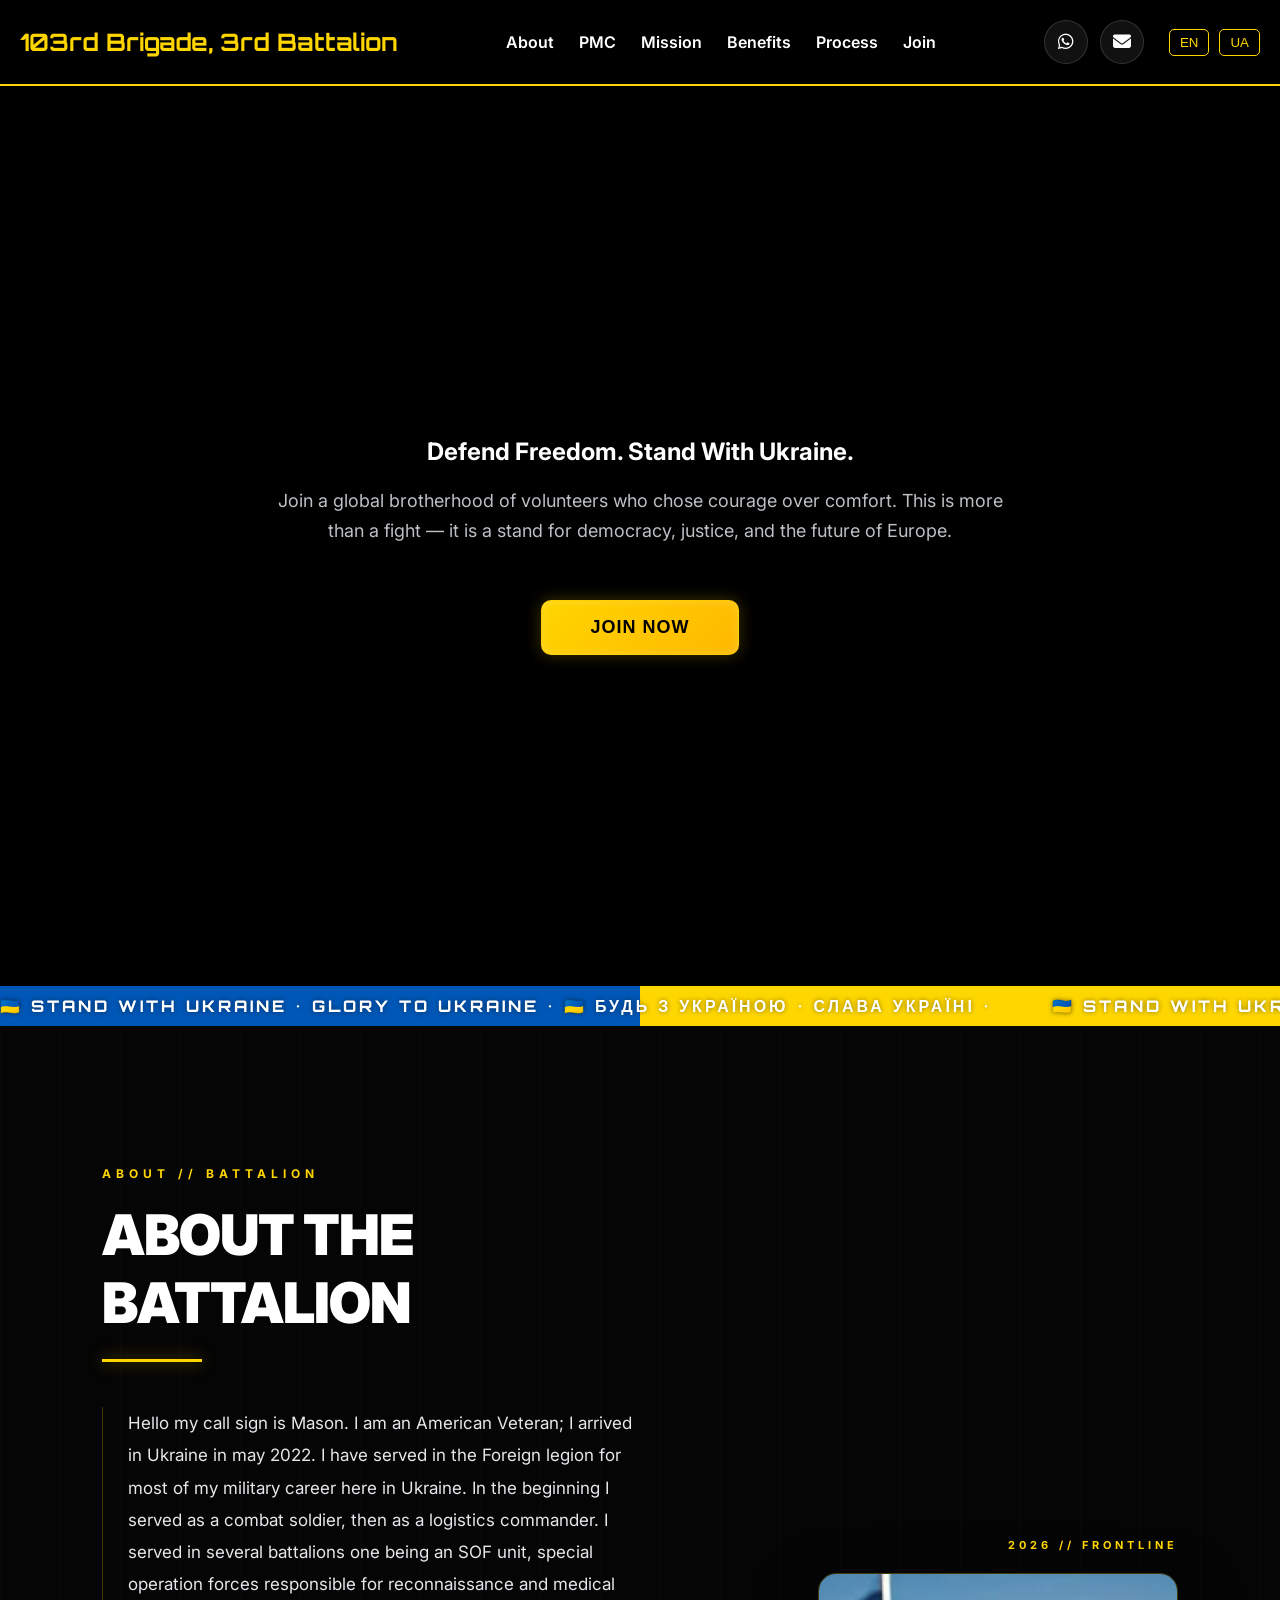
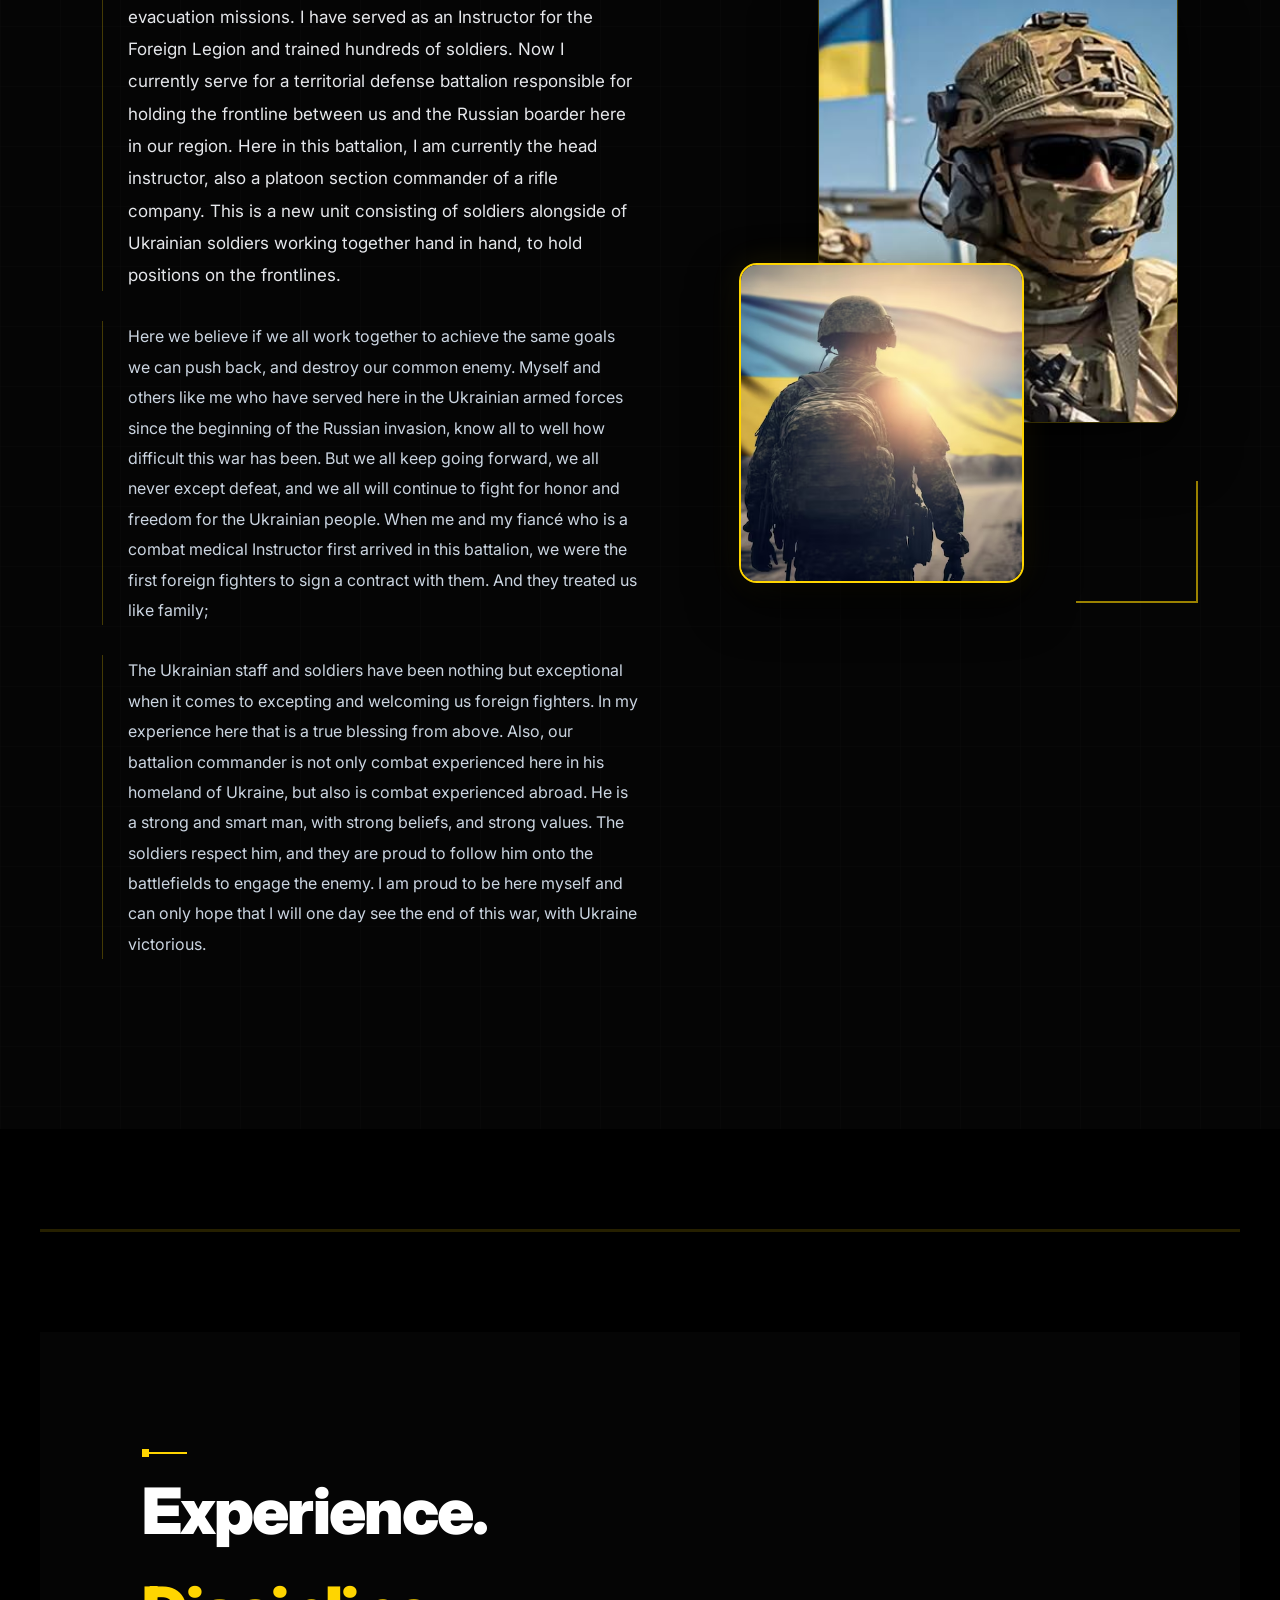
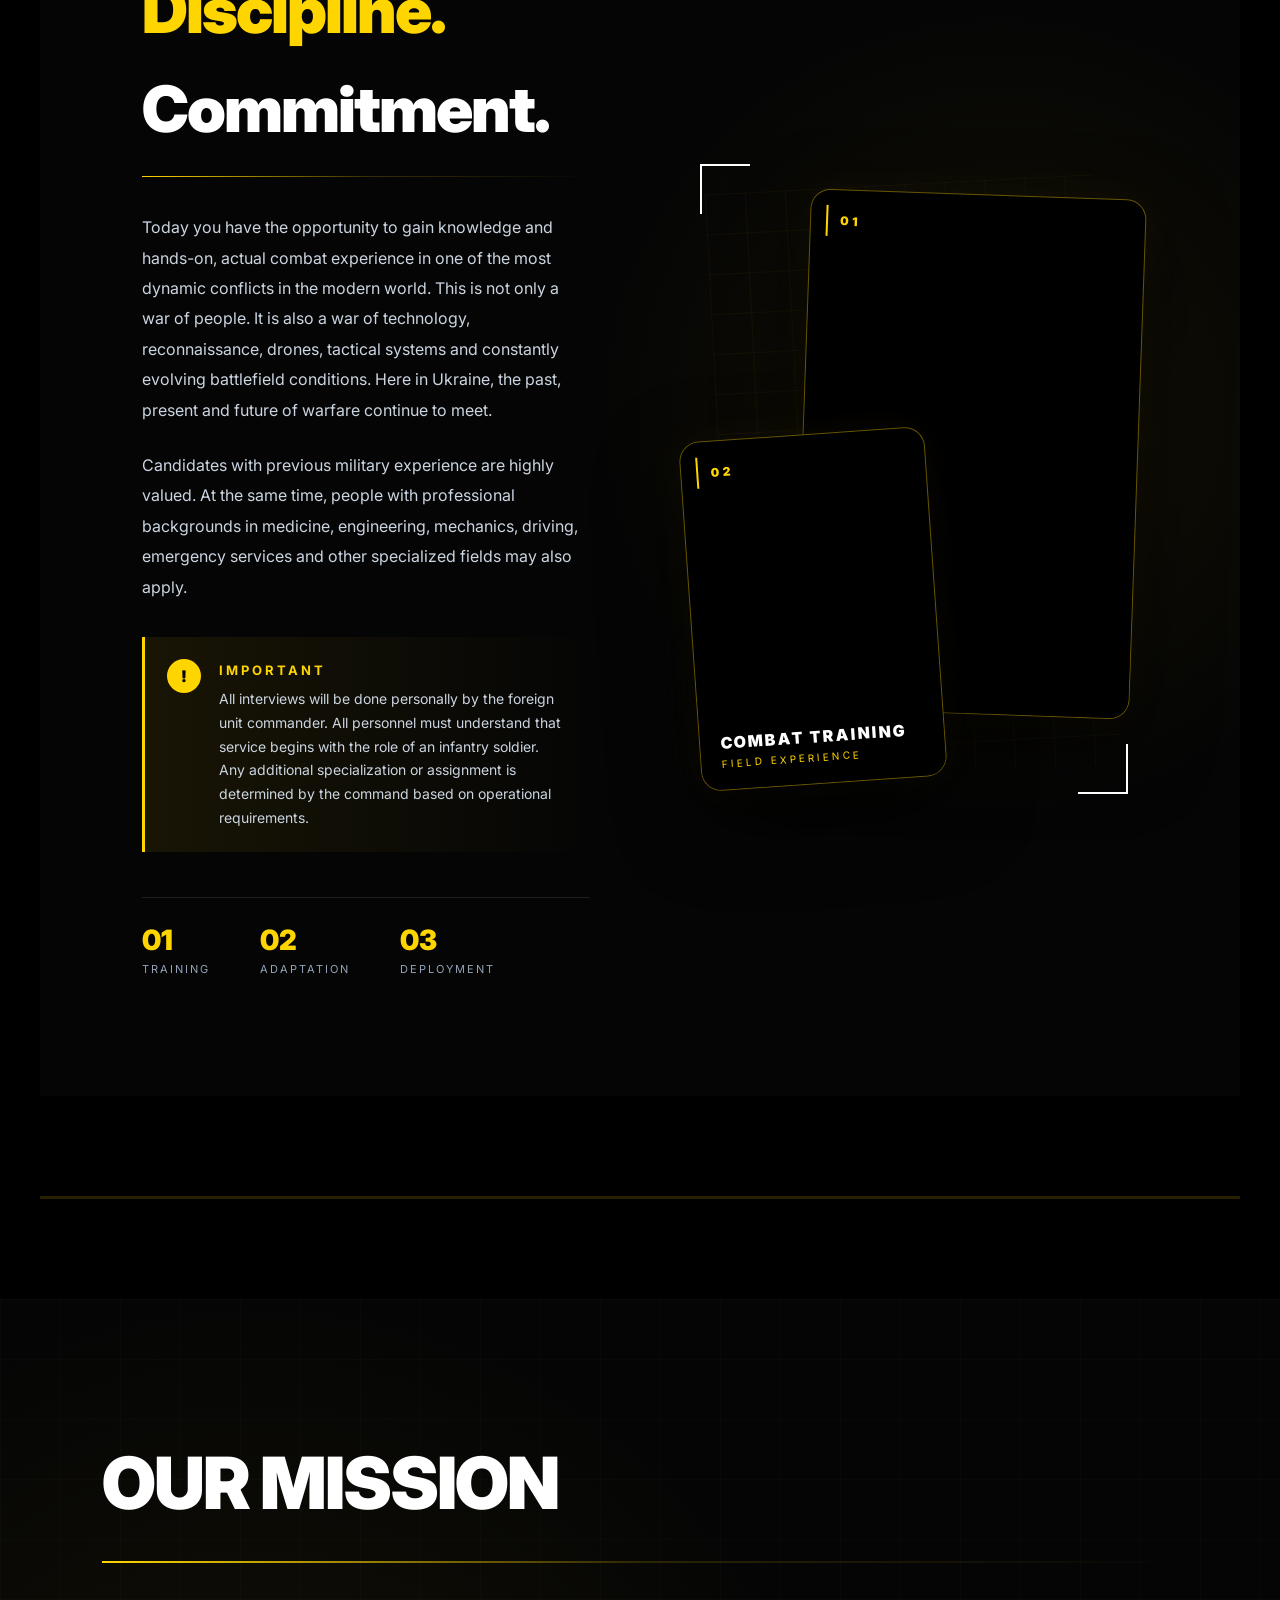
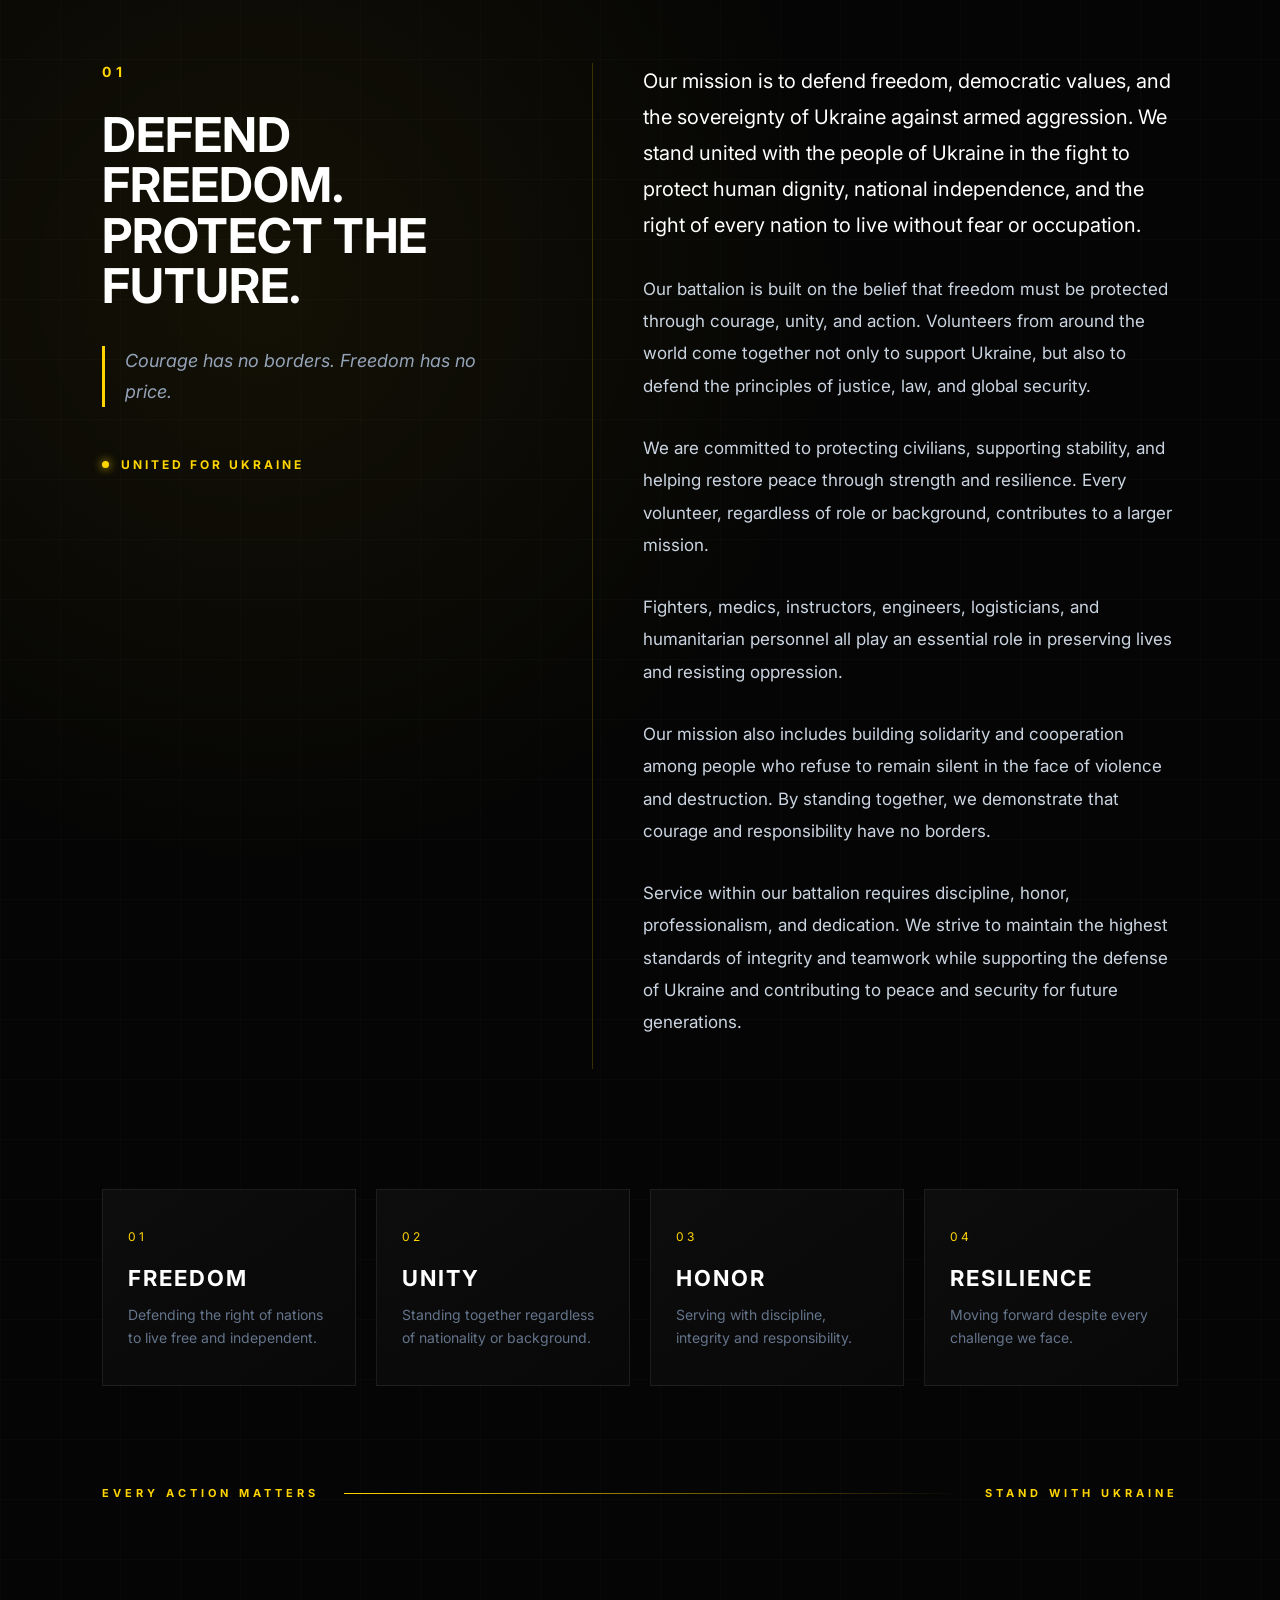
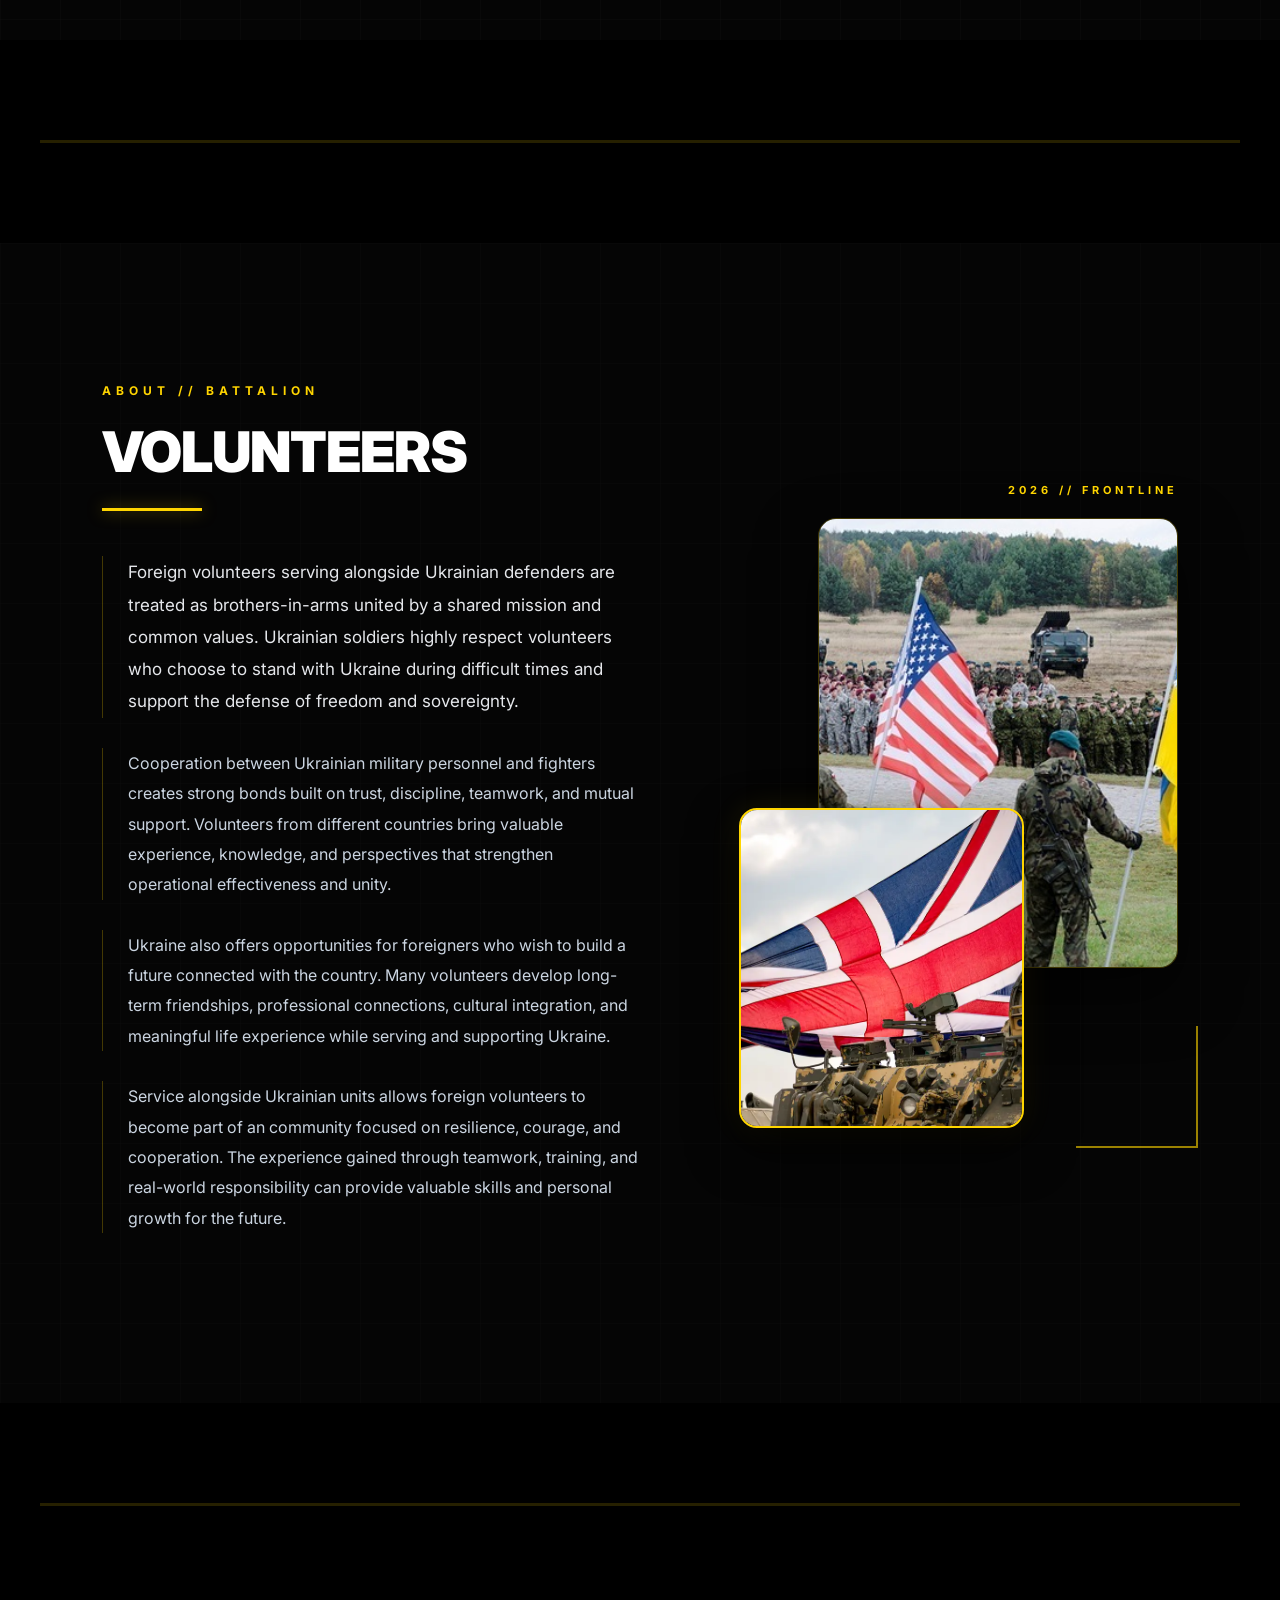
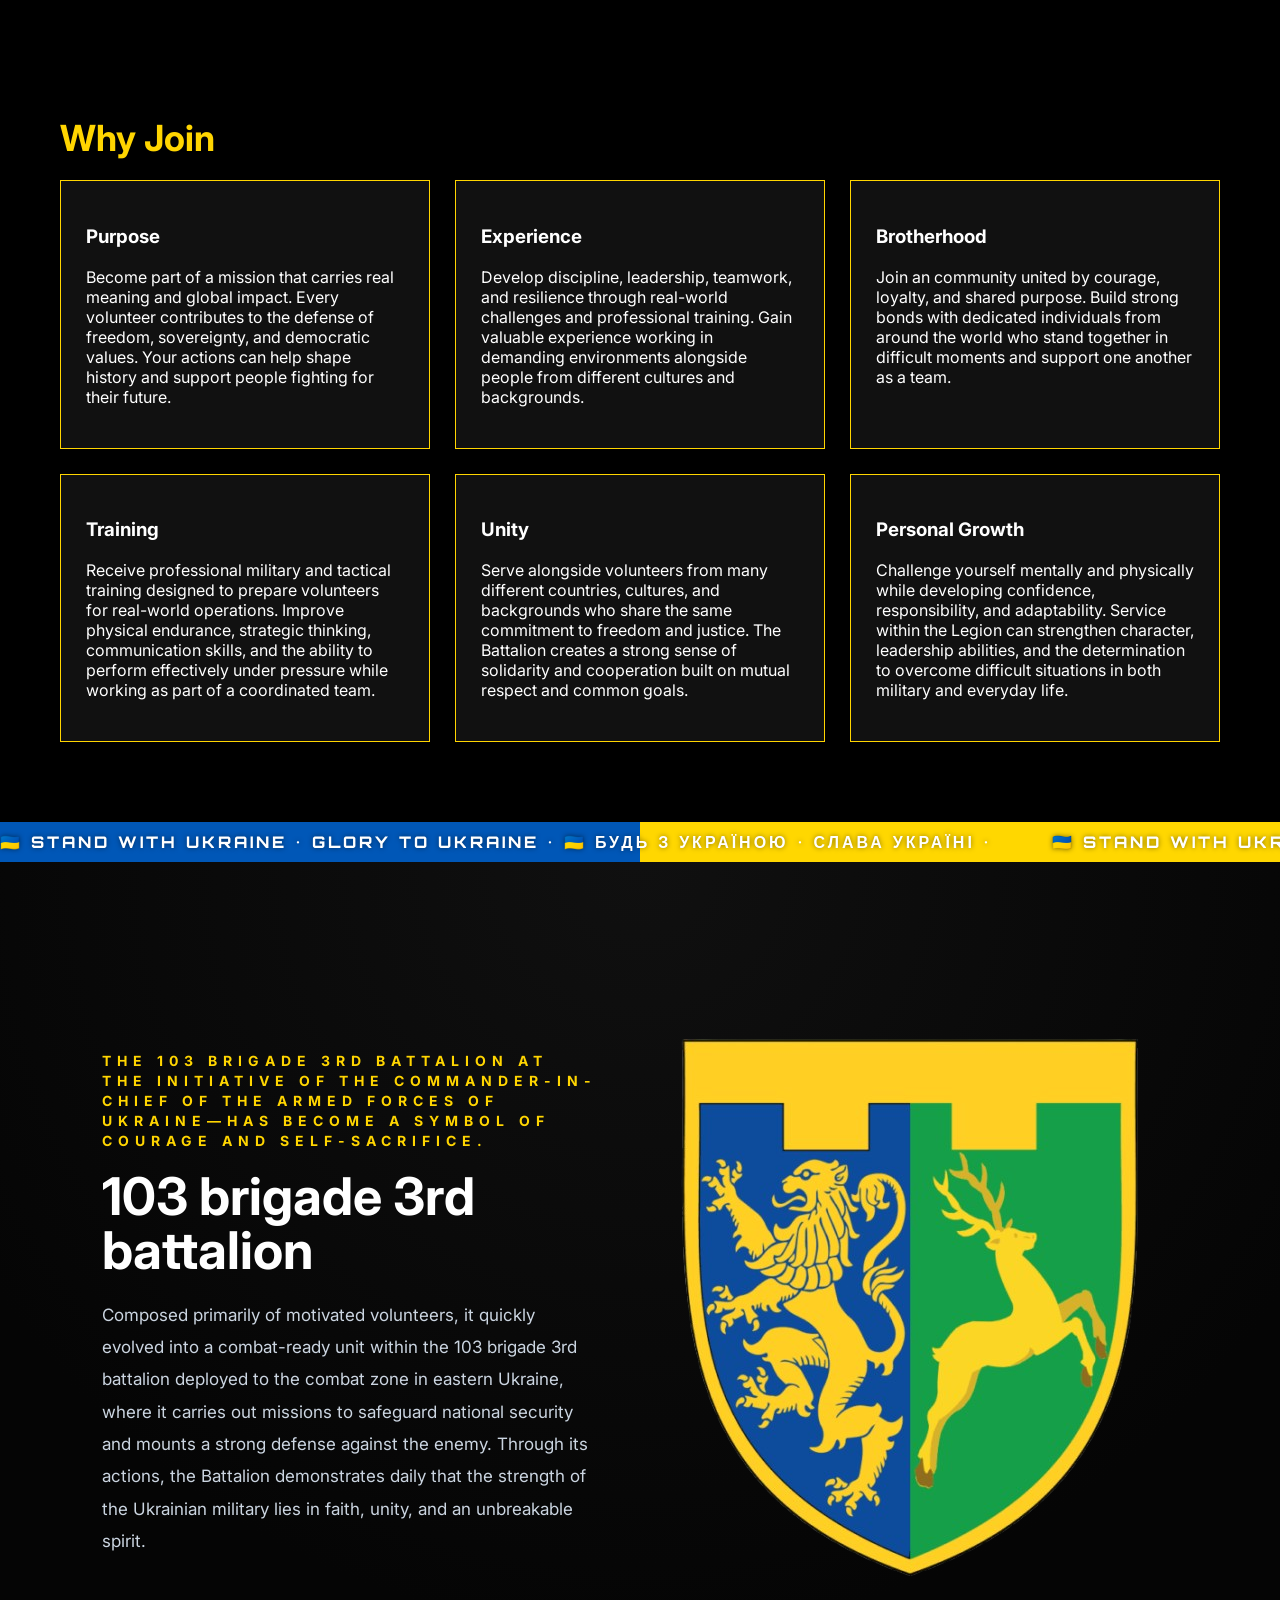
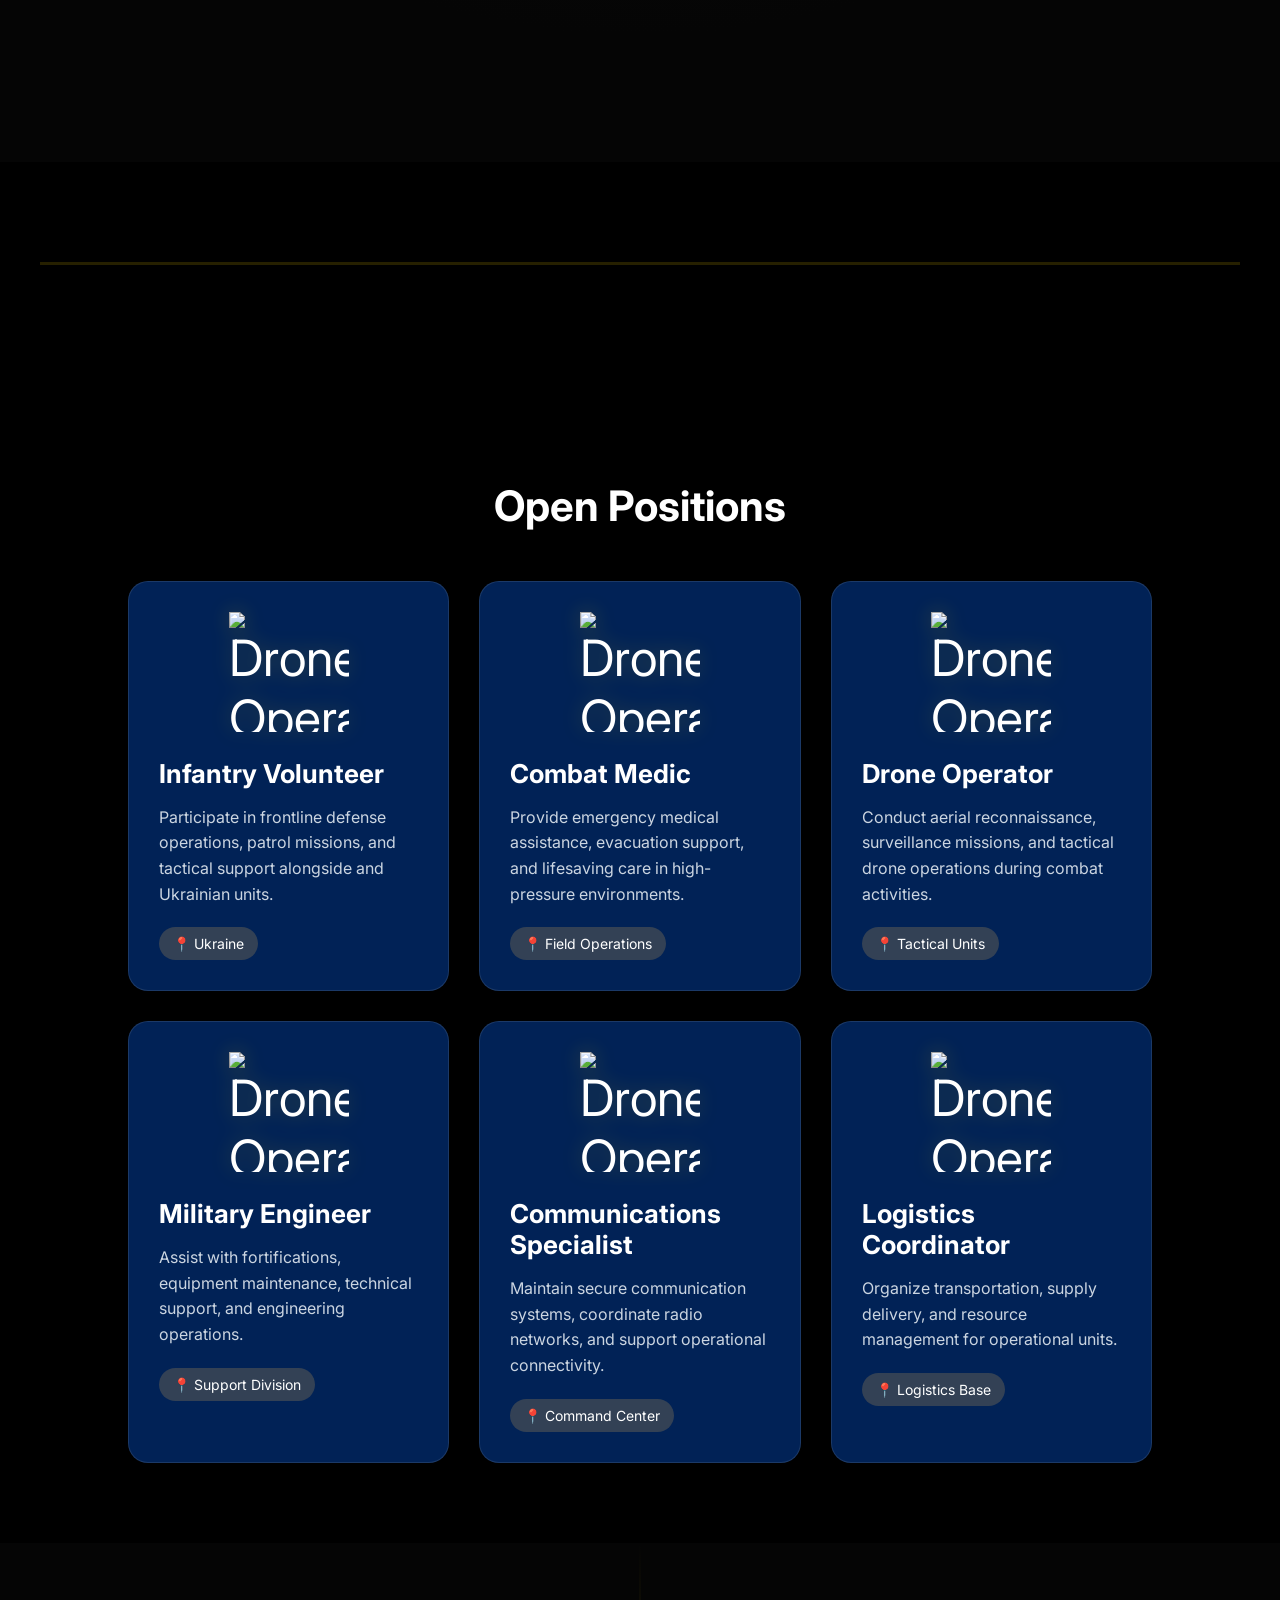
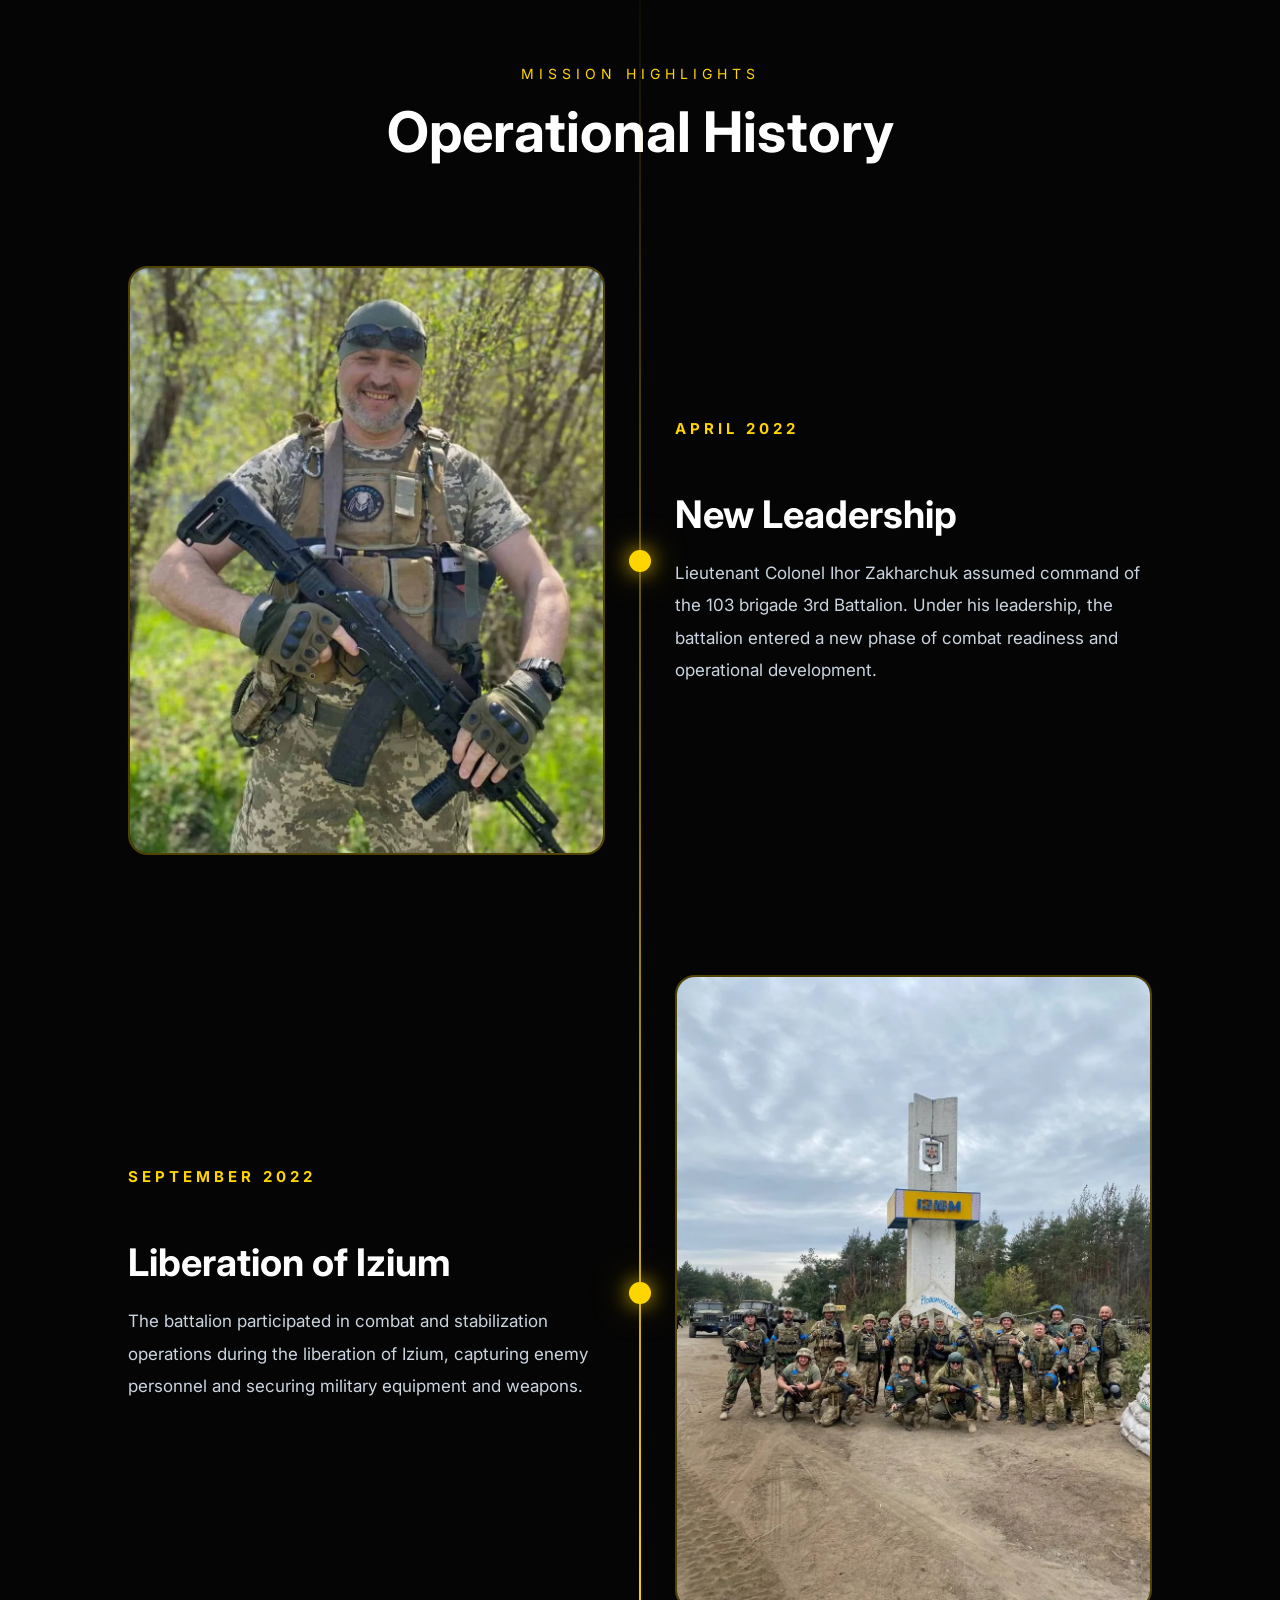
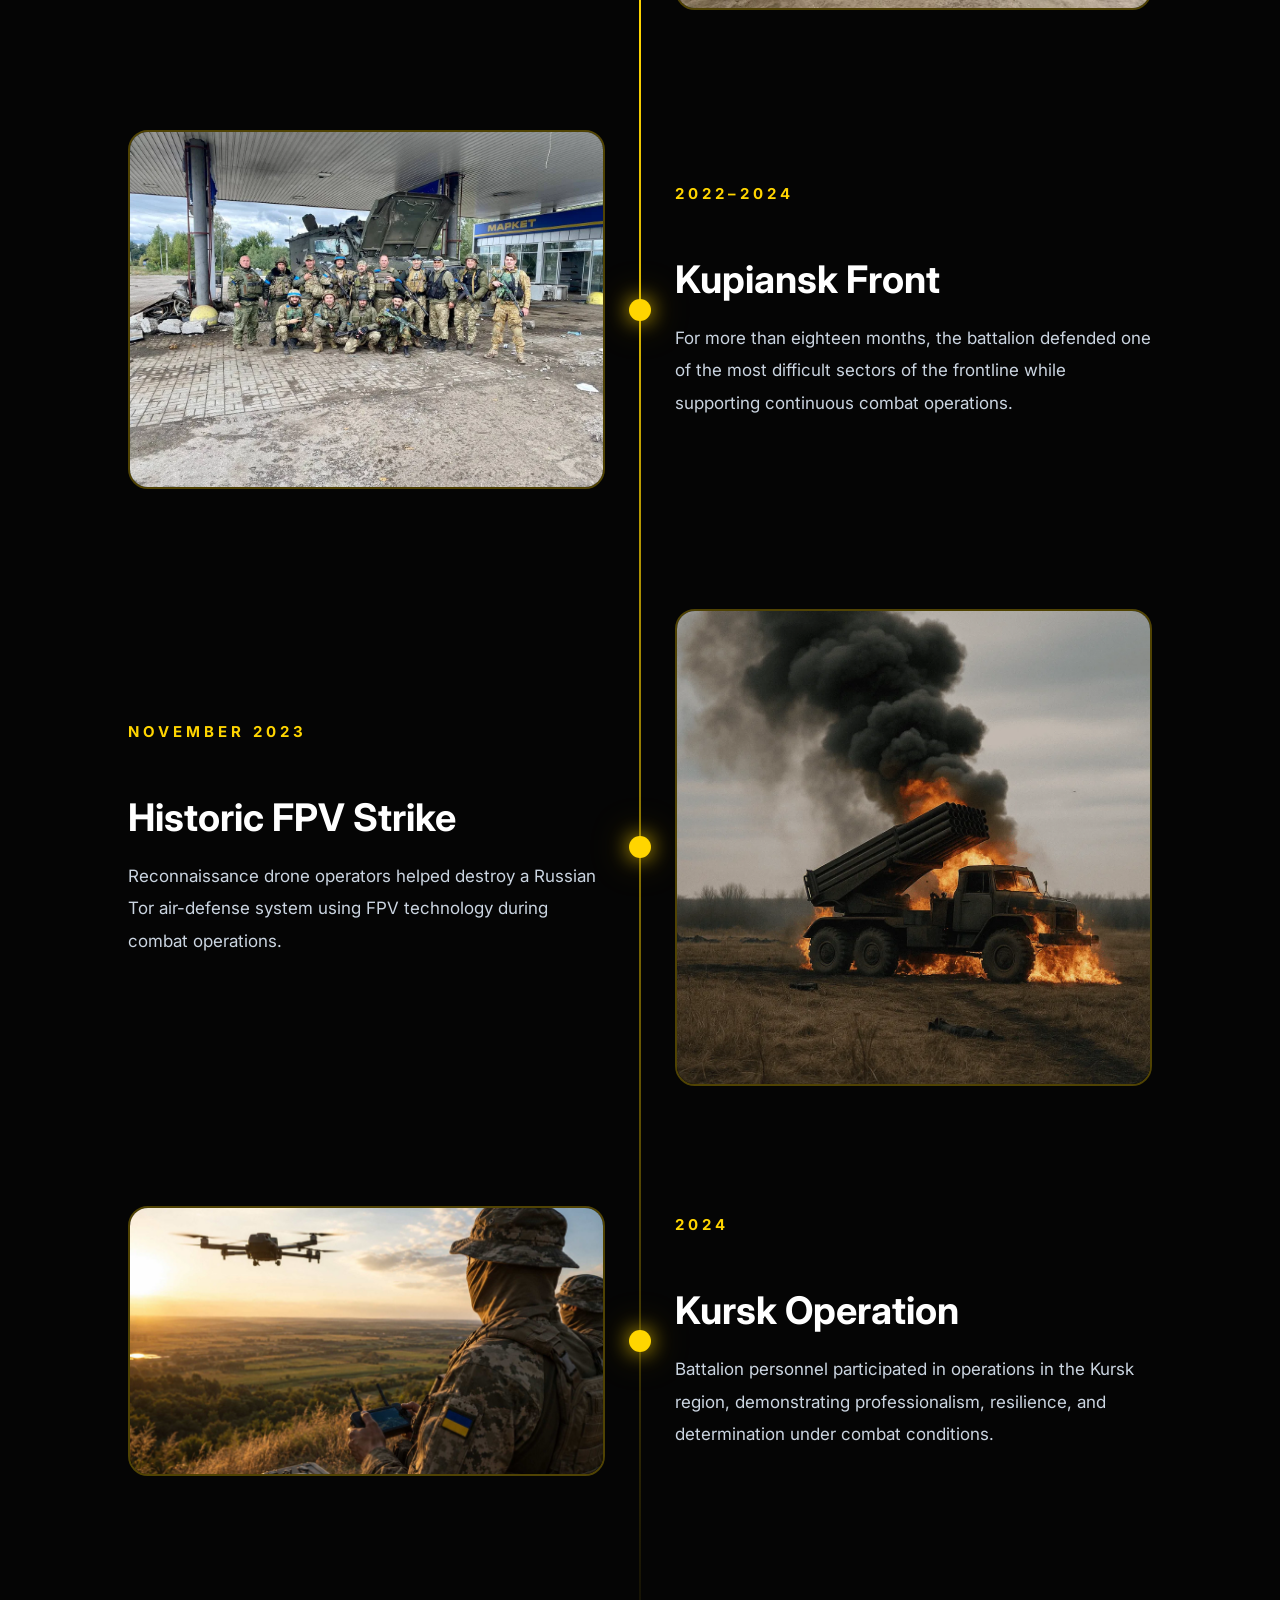
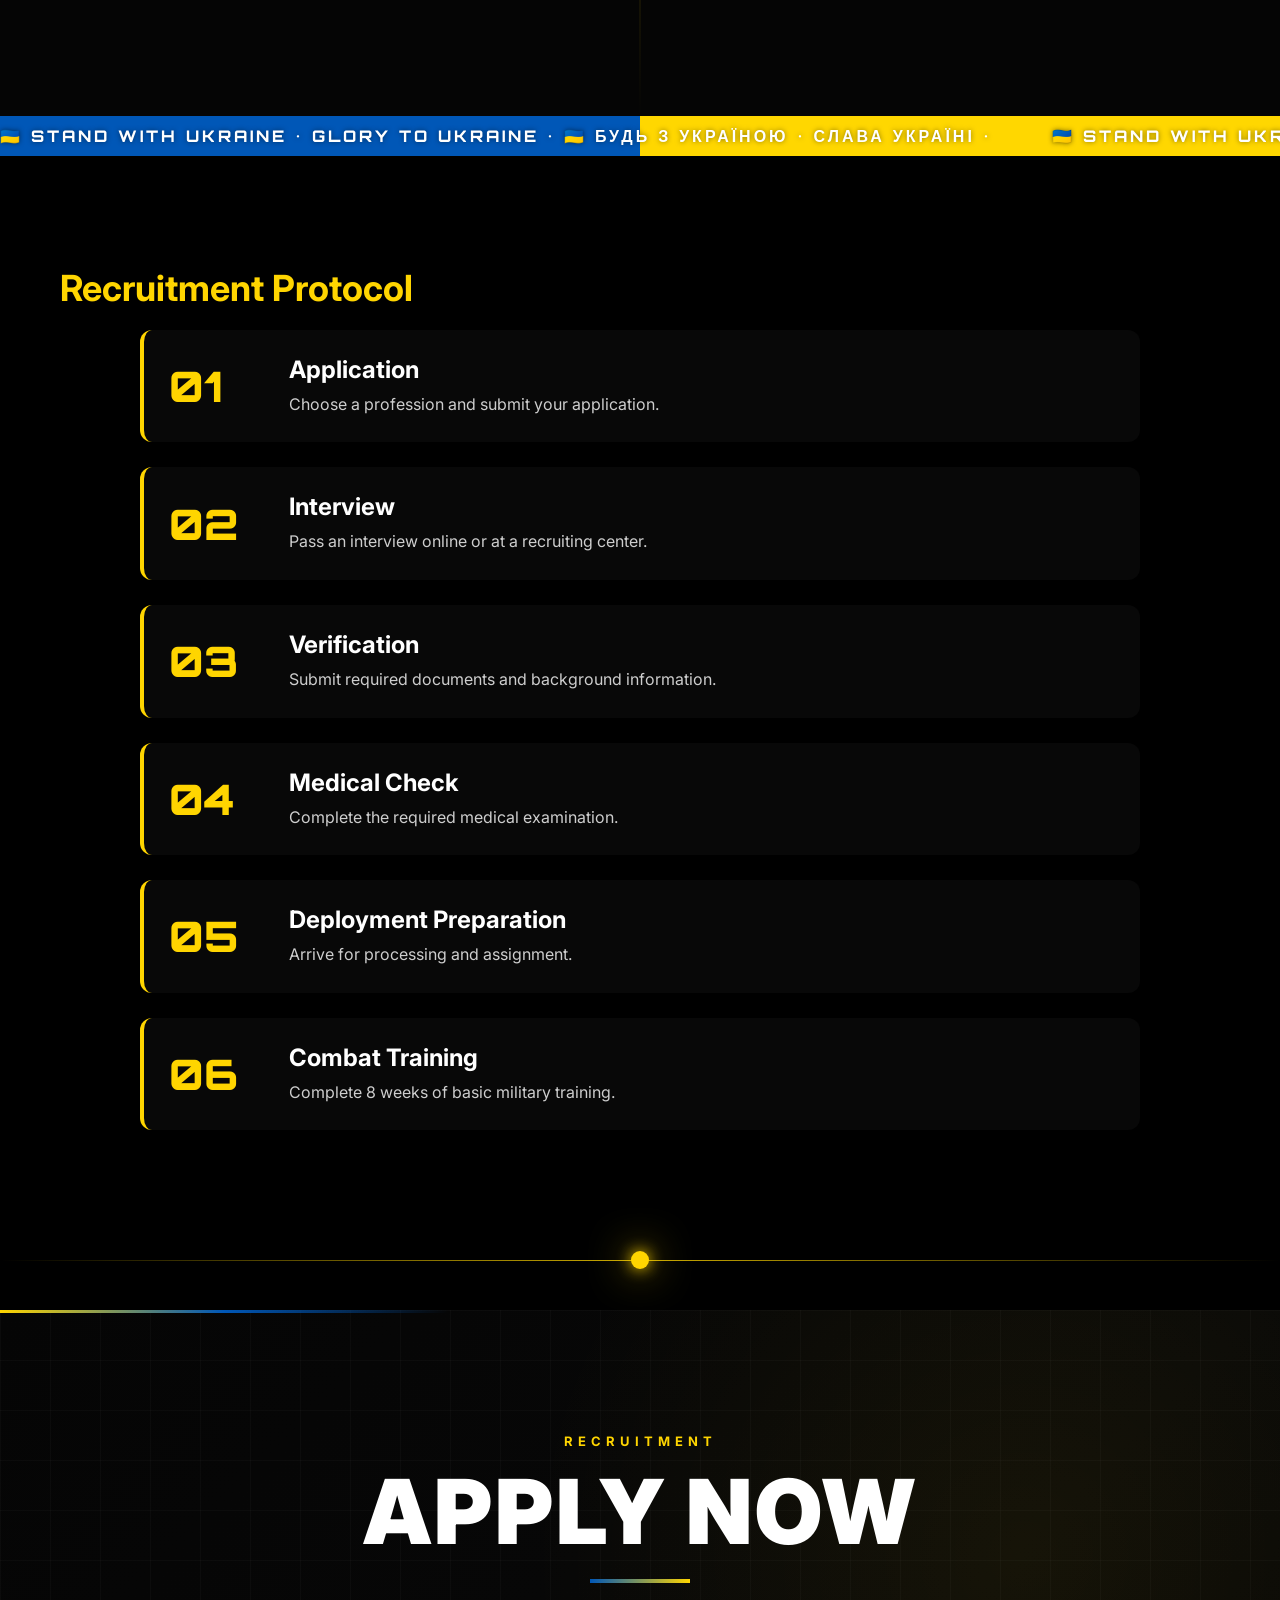
==== commit ad1febbb: "finish" ====
--- a/index.html
+++ b/index.html
@@ -671,9 +671,9 @@
         </div>
         <div class="card">
             <h3 data-text=" Unity"> Unity</h3>
-            <p data-text="Serve alongside volunteers from many different countries, cultures, and backgrounds who share the same commitment to freedom and justice. The Legion creates a strong sense of  solidarity and cooperation built on mutual respect and common goals.">
+            <p data-text="Serve alongside volunteers from many different countries, cultures, and backgrounds who share the same commitment to freedom and justice. The Battalion creates a strong sense of  solidarity and cooperation built on mutual respect and common goals.">
                 Serve alongside volunteers from many different countries, cultures, and backgrounds who share the same commitment to freedom and justice. 
-                The Legion creates a strong sense of  solidarity and cooperation built on mutual respect and common goals.
+                The Battalion creates a strong sense of  solidarity and cooperation built on mutual respect and common goals.
             </p>
         </div>
          <div class="card">
@@ -724,8 +724,8 @@
 103 brigade 3rd battalion
             </h2>
 
-            <p data-text="Composed primarily of motivated volunteers, it quickly evolved into a combat-ready unit within the 103rd Separate Territorial Defense Brigade. As early as April 12, 2022, the battalion deployed to the combat zone in eastern Ukraine, where it carries out missions to safeguard national security and mounts a strong defense against the enemy. Through its actions, the 202nd Territorial Defense Battalion demonstrates daily that the strength of the Ukrainian military lies in faith, unity, and an unbreakable spirit.">
-                Composed primarily of motivated volunteers, it quickly evolved into a combat-ready unit within the 103 brigade 3rd battalion deployed to the combat zone in eastern Ukraine, where it carries out missions to safeguard national security and mounts a strong defense against the enemy. Through its actions, the 202nd Territorial Defense Battalion demonstrates daily that the strength of the Ukrainian military lies in faith, unity, and an unbreakable spirit.
+            <p data-text="Composed primarily of motivated volunteers, it quickly evolved into a combat-ready unit within the 103rd Separate Territorial Defense Brigade. As early as April 12, 2022, the battalion deployed to the combat zone in eastern Ukraine, where it carries out missions to safeguard national security and mounts a strong defense against the enemy. Through its actions, Battalion demonstrates daily that the strength of the Ukrainian military lies in faith, unity, and an unbreakable spirit.">
+                Composed primarily of motivated volunteers, it quickly evolved into a combat-ready unit within the 103 brigade 3rd battalion deployed to the combat zone in eastern Ukraine, where it carries out missions to safeguard national security and mounts a strong defense against the enemy. Through its actions, the Battalion demonstrates daily that the strength of the Ukrainian military lies in faith, unity, and an unbreakable spirit.
             </p>
 
         </div>
@@ -1345,7 +1345,7 @@
         "All interviews will be done personally by the foreign unit commander. All personnel must understand that service begins with the role of an infantry soldier. Any additional specialization or assignment is determined by the command based on operational requirements.":"Усі співбесіди проводитиме особисто командир іноземного підрозділу. Весь особовий склад повинен розуміти, що служба розпочинається з виконання обов’язків піхотинця. Будь-яка додаткова спеціалізація чи призначення визначаються командуванням з огляду на оперативні потреби.",
         "Candidates with previous military experience are highly valued. At the same time, people with professional backgrounds in medicine, engineering, mechanics, driving, emergency services and other specialized fields may also apply.":"Високо цінуються кандидати з попереднім військовим досвідом. Водночас подавати заявки можуть і фахівці в галузі медицини, інженерії, механіки, водіння, аварійно-рятувальних служб та інших спеціалізованих сфер.",
         "Today you have the opportunity to gain knowledge and hands on, actual combat experience, in the most dynamic war the world has ever seen. This war is not only a war of men and women, but it is also a war of technology and new tactical diverse machinery never used before. Here in Ukraine this is a war of past, present and the future. As it continues to evolve technological warfare advances, along with the basic tactical methods of reconnaissance, trench warfare, drone warfare, everything you may have already learned or used in past military experience has changed. Some basic military skills still are used, but here some skills will prove to be obsolete.":"Сьогодні ви маєте можливість здобути знання та практичний бойовий досвід у найдинамічнішій війні, яку коли-небудь бачив світ. Це війна не лише людей — це також війна технологій і новітніх, різноманітних технічних засобів, що раніше не застосовувалися. Тут, в Україні, це війна минулого, теперішнього й майбутнього. У міру розвитку технологічної складової бойових дій змінюється все: від базових тактичних методів розвідки та позиційної війни в окопах до застосування безпілотників; усе, що ви, можливо, вже знали чи використовували раніше, зазнало змін. Деякі базові військові навички залишаються актуальними, проте інші тут можуть виявитися застарілими.",
-        "Composed primarily of motivated volunteers, it quickly evolved into a combat-ready unit within the 103rd Separate Territorial Defense Brigade. As early as April 12, 2022, the battalion deployed to the combat zone in eastern Ukraine, where it carries out missions to safeguard national security and mounts a strong defense against the enemy. Through its actions, the 202nd Territorial Defense Battalion demonstrates daily that the strength of the Ukrainian military lies in faith, unity, and an unbreakable spirit.":"Складався переважно з мотивованих волонтерів, він швидко перетворився на боєздатний підрозділ у складі 103-ї окремої бригади територіальної оборони. Вже 12 квітня 2022 року батальйон відправився в зону бойових дій на Сході України, де виконує завдання із забезпечення національної безпеки та оборони від ворога. Своїми діями 202 батальйон територіальної оборони щодня демонструє, що сила українських військових – у вірі, єдності та незламності духу.",
+        "Composed primarily of motivated volunteers, it quickly evolved into a combat-ready unit within the 103rd Separate Territorial Defense Brigade. As early as April 12, 2022, the battalion deployed to the combat zone in eastern Ukraine, where it carries out missions to safeguard national security and mounts a strong defense against the enemy. Through its actions, the Battalion demonstrates daily that the strength of the Ukrainian military lies in faith, unity, and an unbreakable spirit.":"Складався переважно з мотивованих волонтерів, він швидко перетворився на боєздатний підрозділ у складі 103-ї окремої бригади територіальної оборони. Вже 12 квітня 2022 року батальйон відправився в зону бойових дій на Сході України, де виконує завдання із забезпечення національної безпеки та оборони від ворога. Своїми діями 202 батальйон територіальної оборони щодня демонструє, що сила українських військових – у вірі, єдності та незламності духу.",
         "APRIL 2022":"КВІТЕНЬ 2022",
         "SEPTEMBER 2022":"ВЕРЕСЕНЬ 2022",
         "NOVEMBER 2023":"ЛИСТОПАД 2023",
@@ -1393,7 +1393,7 @@
         " Unity":"Міжнародна єдність",
         "Personal Growth":"Особистісний ріст",
         "Challenge yourself mentally and physically while developing confidence, responsibility, and adaptability. Service within the Legion can strengthen character, leadership abilities, and the determination to overcome difficult situations in both military and everyday life.":"Кидайте собі виклик розумово та фізично, розвиваючи впевненість, відповідальність та адаптивність. Служба в Легіоні може зміцнити характер, лідерські здібності та рішучість долати складні ситуації як у війську, так і в повсякденному житті.",
-        "Serve alongside volunteers from many different countries, cultures, and backgrounds who share the same commitment to freedom and justice. The Legion creates a strong sense of  solidarity and cooperation built on mutual respect and common goals.":"Служіть разом із волонтерами з різних країн, культур та походження, які поділяють однакову відданість свободі та справедливості.Легіон створює сильне почуття міжнародної солідарності та співпраці, побудоване на взаємній повазі та спільних цілях.",
+        "Serve alongside volunteers from many different countries, cultures, and backgrounds who share the same commitment to freedom and justice. The Battalion creates a strong sense of  solidarity and cooperation built on mutual respect and common goals.":"Служіть разом із волонтерами з різних країн, культур та походження, які поділяють однакову відданість свободі та справедливості.Батальйон створює сильне почуття міжнародної солідарності та співпраці, побудоване на взаємній повазі та спільних цілях.",
         "Receive professional military and tactical training designed to prepare volunteers for real-world operations.Improve physical endurance, strategic thinking, communication skills, and the ability to perform effectively under pressure while working as part of a coordinated team.":"Пройдіть професійну військову та тактичну підготовку, розроблену для підготовки добровольців до реальних операцій. Покращте фізичну витривалість, стратегічне мислення, комунікативні навички та здатність ефективно працювати під тиском, працюючи в складі скоординованої команди.",
         "Our Mission":"Наша місія",
         "Our mission is to defend freedom, democratic values, and the sovereignty of Ukraine against armed aggression. We stand united with the people of Ukraine in the fight to protect human dignity, national independence, and the right of every nation to live without fear or occupation. The  Legion is built on the belief that freedom must be protected through courage, unity, and action. Volunteers from around the world come together not only to support Ukraine, but also to defend the principles of justice,  law, and global security. The struggle for Ukraine is a struggle for the future of democratic societies everywhere. We are committed to protecting civilians, supporting stability, and helping restore peace through strength and resilience. Every volunteer, regardless of role or background, contributes to a larger mission that reaches far beyond the battlefield. Fighters, medics, instructors, engineers, logisticians, and humanitarian personnel all play an essential part in preserving lives and resisting oppression. Our mission also includes building  solidarity and cooperation among people who refuse to remain silent in the face of violence and destruction. By standing together, we demonstrate that courage and responsibility have no borders. The Legion represents individuals who chose action over indifference and unity over fear. Service within the Legion requires discipline, honor, professionalism, and dedication. We strive to maintain the highest standards of integrity and teamwork while supporting the Armed Forces of Ukraine in defending peace and security for future generations. Every action taken today helps shape a safer tomorrow. Together, we continue to stand for freedom, protect those in danger, and support a future where nations remain independent, democratic, and secure.":"Наша місія — захищати свободу, демократичні цінності та суверенітет України від збройної агресії. Ми єдині з народом України в боротьбі за захист людської гідності, національної незалежності та права кожної нації жити без страху та окупації. Міжнародний легіон побудований на переконанні, що свобода має бути захищена через мужність, єдність та дії. Волонтери з усього світу об'єднуються не лише для підтримки України, але й для захисту принципів справедливості, міжнародного права та глобальної безпеки. Боротьба за Україну — це боротьба за майбутнє демократичних суспільств у всьому світі. Ми прагнемо захищати цивільне населення, підтримувати стабільність та допомагати відновлювати мир через силу та стійкість. Кожен волонтер, незалежно від ролі чи походження, робить свій внесок у більшу місію, яка виходить далеко за межі поля бою. Бійці, медики, інструктори, інженери, логісти та гуманітарний персонал відіграють важливу роль у збереженні життів та протистоянні гнобленню. Наша місія також включає побудову міжнародної солідарності та співпраці між людьми, які відмовляються мовчати перед обличчям насильства та руйнувань. Об'єднавшись, ми демонструємо, що мужність і відповідальність не мають кордонів. Легіон представляє людей, які обрали дії замість байдужості та єдність замість страху. Служба в Легіоні вимагає дисципліни, честі, професіоналізму та відданості. Ми прагнемо підтримувати найвищі стандарти чесності та командної роботи, підтримуючи Збройні Сили України у захисті миру та безпеки для майбутніх поколінь. Кожна дія, здійснена сьогодні, допомагає формувати безпечніше майбутнє. Разом ми продовжуємо відстоювати свободу, захищати тих, хто перебуває в небезпеці, та підтримувати майбутнє, де нації залишаються незалежними, демократичними та безпечними.",
@@ -1481,7 +1481,7 @@
         "All interviews will be done personally by the foreign unit commander. All personnel must understand that service begins with the role of an infantry soldier. Any additional specialization or assignment is determined by the command based on operational requirements.":"Усі співбесіди проводитиме особисто командир іноземного підрозділу. Весь особовий склад повинен розуміти, що служба розпочинається з виконання обов’язків піхотинця. Будь-яка додаткова спеціалізація чи призначення визначаються командуванням з огляду на оперативні потреби.",
         "Candidates with previous military experience are highly valued. At the same time, people with professional backgrounds in medicine, engineering, mechanics, driving, emergency services and other specialized fields may also apply.":"Високо цінуються кандидати з попереднім військовим досвідом. Водночас подавати заявки можуть і фахівці в галузі медицини, інженерії, механіки, водіння, аварійно-рятувальних служб та інших спеціалізованих сфер.",
         "Today you have the opportunity to gain knowledge and hands on, actual combat experience, in the most dynamic war the world has ever seen. This war is not only a war of men and women, but it is also a war of technology and new tactical diverse machinery never used before. Here in Ukraine this is a war of past, present and the future. As it continues to evolve technological warfare advances, along with the basic tactical methods of reconnaissance, trench warfare, drone warfare, everything you may have already learned or used in past military experience has changed. Some basic military skills still are used, but here some skills will prove to be obsolete.":"Сьогодні ви маєте можливість здобути знання та практичний бойовий досвід у найдинамічнішій війні, яку коли-небудь бачив світ. Це війна не лише людей — це також війна технологій і новітніх, різноманітних технічних засобів, що раніше не застосовувалися. Тут, в Україні, це війна минулого, теперішнього й майбутнього. У міру розвитку технологічної складової бойових дій змінюється все: від базових тактичних методів розвідки та позиційної війни в окопах до застосування безпілотників; усе, що ви, можливо, вже знали чи використовували раніше, зазнало змін. Деякі базові військові навички залишаються актуальними, проте інші тут можуть виявитися застарілими.",
-        "Composed primarily of motivated volunteers, it quickly evolved into a combat-ready unit within the 103rd Separate Territorial Defense Brigade. As early as April 12, 2022, the battalion deployed to the combat zone in eastern Ukraine, where it carries out missions to safeguard national security and mounts a strong defense against the enemy. Through its actions, the 202nd Territorial Defense Battalion demonstrates daily that the strength of the Ukrainian military lies in faith, unity, and an unbreakable spirit.":"Складався переважно з мотивованих волонтерів, він швидко перетворився на боєздатний підрозділ у складі 103-ї окремої бригади територіальної оборони. Вже 12 квітня 2022 року батальйон відправився в зону бойових дій на Сході України, де виконує завдання із забезпечення національної безпеки та оборони від ворога. Своїми діями 202 батальйон територіальної оборони щодня демонструє, що сила українських військових – у вірі, єдності та незламності духу.",
+        "Composed primarily of motivated volunteers, it quickly evolved into a combat-ready unit within the 103rd Separate Territorial Defense Brigade. As early as April 12, 2022, the battalion deployed to the combat zone in eastern Ukraine, where it carries out missions to safeguard national security and mounts a strong defense against the enemy. Through its actions, the Battalion demonstrates daily that the strength of the Ukrainian military lies in faith, unity, and an unbreakable spirit.":"Складався переважно з мотивованих волонтерів, він швидко перетворився на боєздатний підрозділ у складі 103-ї окремої бригади територіальної оборони. Вже 12 квітня 2022 року батальйон відправився в зону бойових дій на Сході України, де виконує завдання із забезпечення національної безпеки та оборони від ворога. Своїми діями 202 батальйон територіальної оборони щодня демонструє, що сила українських військових – у вірі, єдності та незламності духу.",
         "APRIL 2022":"КВІТЕНЬ 2022",
         "SEPTEMBER 2022":"ВЕРЕСЕНЬ 2022",
         "NOVEMBER 2023":"ЛИСТОПАД 2023",
@@ -1528,8 +1528,8 @@
         "Training":"Навчання",
         " Unity":"Міжнародна єдність",
         "Personal Growth":"Особистісний ріст",
-        "Challenge yourself mentally and physically while developing confidence, responsibility, and adaptability. Service within the Legion can strengthen character, leadership abilities, and the determination to overcome difficult situations in both military and everyday life.":"Кидайте собі виклик розумово та фізично, розвиваючи впевненість, відповідальність та адаптивність. Служба в Легіоні може зміцнити характер, лідерські здібності та рішучість долати складні ситуації як у війську, так і в повсякденному житті.",
-        "Serve alongside volunteers from many different countries, cultures, and backgrounds who share the same commitment to freedom and justice. The Legion creates a strong sense of  solidarity and cooperation built on mutual respect and common goals.":"Служіть разом із волонтерами з різних країн, культур та походження, які поділяють однакову відданість свободі та справедливості.Легіон створює сильне почуття міжнародної солідарності та співпраці, побудоване на взаємній повазі та спільних цілях.",
+        "Challenge yourself mentally and physically while developing confidence, responsibility, and adaptability. Service within the Legion can strengthen character, leadership abilities, and the determination to overcome difficult situations in both military and everyday life.":"Кидайте собі виклик розумово та фізично, розвиваючи впевненість, відповідальність та адаптивність. Служба в Батальйоні може зміцнити характер, лідерські здібності та рішучість долати складні ситуації як у війську, так і в повсякденному житті.",
+        "Serve alongside volunteers from many different countries, cultures, and backgrounds who share the same commitment to freedom and justice. The Battalion creates a strong sense of  solidarity and cooperation built on mutual respect and common goals.":"Служіть разом із волонтерами з різних країн, культур та походження, які поділяють однакову відданість свободі та справедливості.Батальйон створює сильне почуття міжнародної солідарності та співпраці, побудоване на взаємній повазі та спільних цілях.",
         "Receive professional military and tactical training designed to prepare volunteers for real-world operations.Improve physical endurance, strategic thinking, communication skills, and the ability to perform effectively under pressure while working as part of a coordinated team.":"Пройдіть професійну військову та тактичну підготовку, розроблену для підготовки добровольців до реальних операцій. Покращте фізичну витривалість, стратегічне мислення, комунікативні навички та здатність ефективно працювати під тиском, працюючи в складі скоординованої команди.",
         "Our Mission":"Наша місія",
         "Our mission is to defend freedom, democratic values, and the sovereignty of Ukraine against armed aggression. We stand united with the people of Ukraine in the fight to protect human dignity, national independence, and the right of every nation to live without fear or occupation. Our battalion is built on the belief that freedom must be protected through courage, unity, and action. Volunteers from around the world come together not only to support Ukraine, but also to defend the principles of justice,  law, and global security. The struggle for Ukraine is a struggle for the future of democratic societies everywhere. We are committed to protecting civilians, supporting stability, and helping restore peace through strength and resilience. Every volunteer, regardless of role or background, contributes to a larger mission that reaches far beyond the battlefield. Fighters, medics, instructors, engineers, logisticians, and humanitarian personnel all play an essential part in preserving lives and resisting oppression. Our mission also includes building  solidarity and cooperation among people who refuse to remain silent in the face of violence and destruction. By standing together, we demonstrate that courage and responsibility have no borders. Our unit represents individuals who chose action over indifference and unity over fear. Service within our battalion requires discipline, honor, professionalism, and dedication. We strive to maintain the highest standards of integrity and teamwork while supporting the defense of Ukraine and contributing to peace and security for future generations. Every action taken today helps shape a safer tomorrow. Together, we continue to stand for freedom, protect those in danger, and support a future where nations remain independent, democratic, and secure.":"Наша місія — захищати свободу, демократичні цінності та суверенітет України від збройної агресії. Ми єдині з народом України в боротьбі за захист людської гідності, національної незалежності та права кожної нації жити без страху та окупації. Наш батальйон побудований на переконанні, що свобода має бути захищена через мужність, єдність та дії. Волонтери з усього світу об'єднуються не лише для підтримки України, але й для захисту принципів справедливості, міжнародного права та глобальної безпеки. Боротьба за Україну — це боротьба за майбутнє демократичних суспільств у всьому світі. Ми прагнемо захищати цивільне населення, підтримувати стабільність та допомагати відновлювати мир через силу та стійкість. Кожен волонтер, незалежно від ролі чи походження, робить свій внесок у більшу місію, яка виходить далеко за межі поля бою. Бійці, медики, інструктори, інженери, логісти та гуманітарний персонал відіграють важливу роль у збереженні життів та протистоянні гнобленню. Наша місія також включає побудову міжнародної солідарності та співпраці між людьми, які відмовляються мовчати перед обличчям насильства та руйнувань. Об'єднавшись, ми демонструємо, що мужність і відповідальність не мають кордонів. Наш підрозділ представляє людей, які обрали дію замість байдужості та єдність замість страху. Служба в нашому батальйоні вимагає дисципліни, честі, професіоналізму та відданості. Ми прагнемо підтримувати найвищі стандарти чесності та командної роботи, підтримуючи оборону України та роблячи свій внесок у мир і безпеку для майбутніх поколінь. Кожна дія, здійснена сьогодні, допомагає формувати безпечніше майбутнє. Разом ми продовжуємо відстоювати свободу, захищати тих, хто перебуває в небезпеці, та підтримувати майбутнє, де нації залишаються незалежними, демократичними та безпечними.",
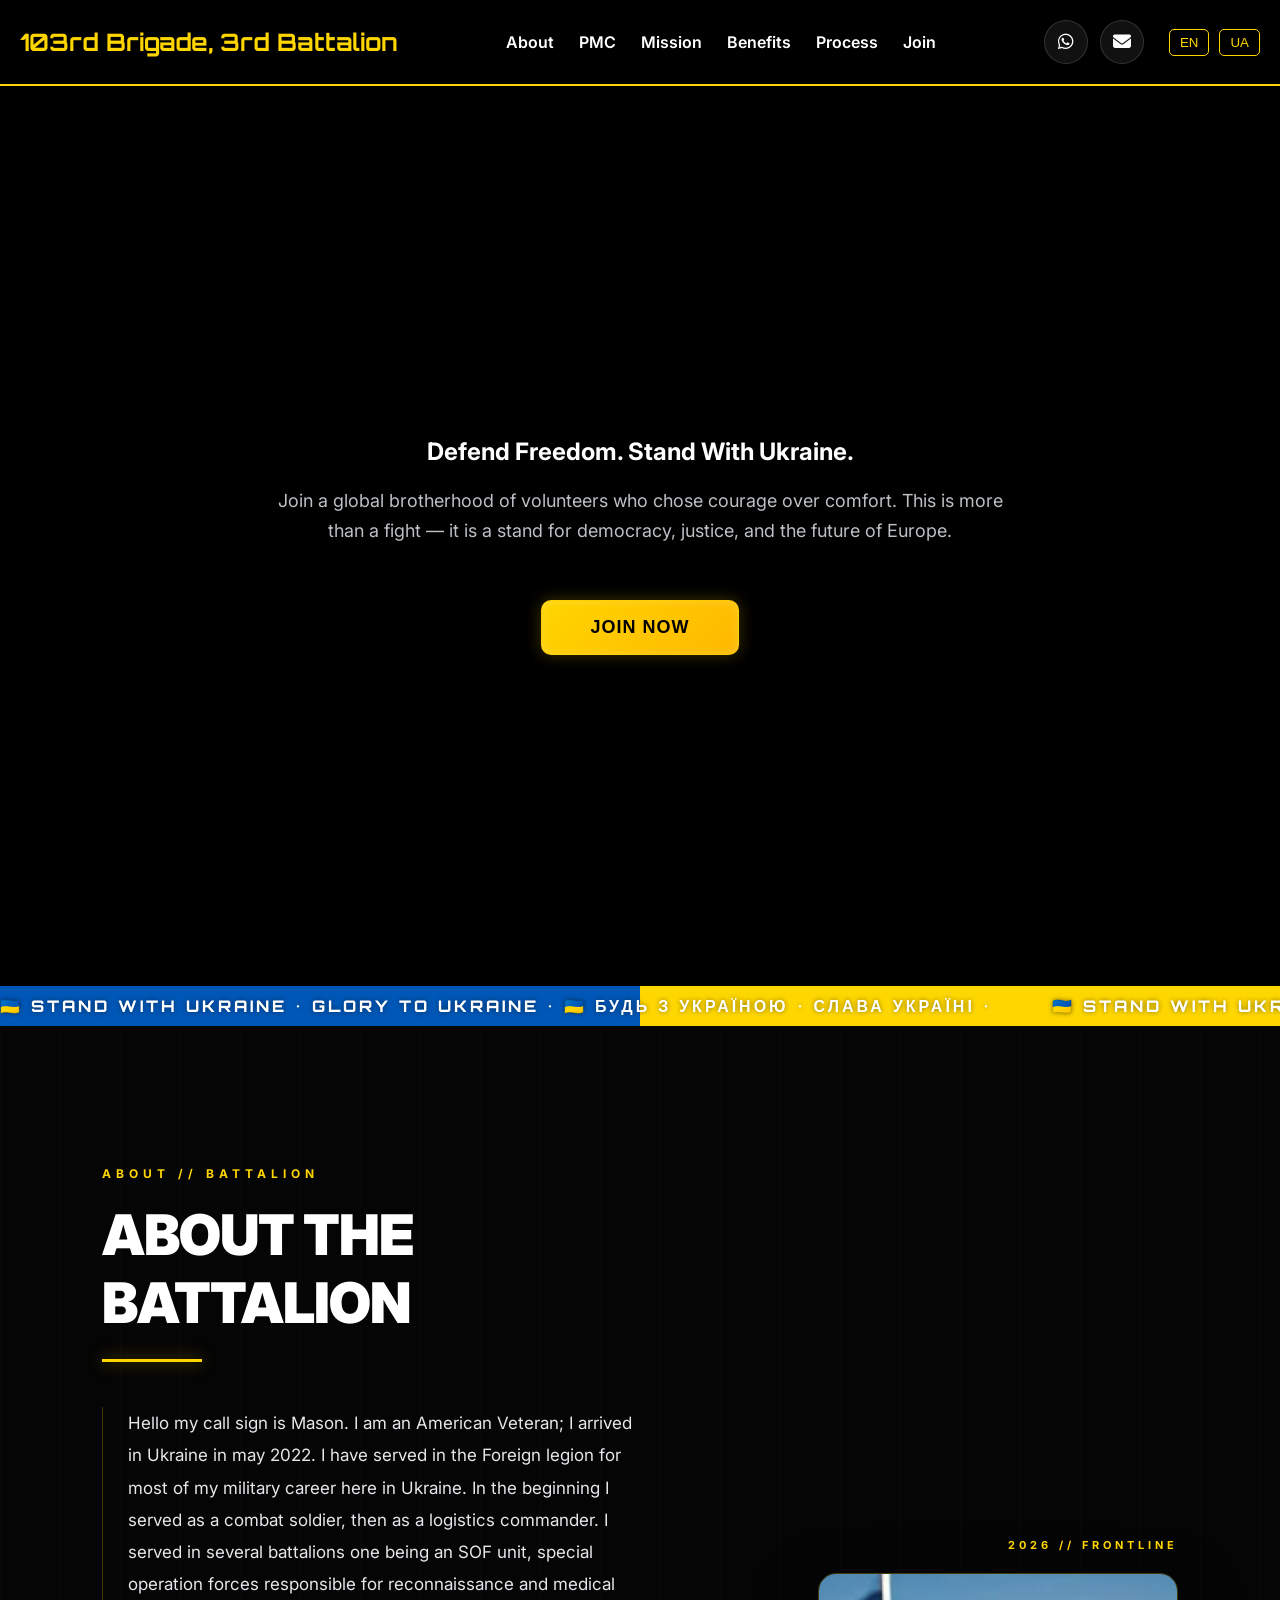
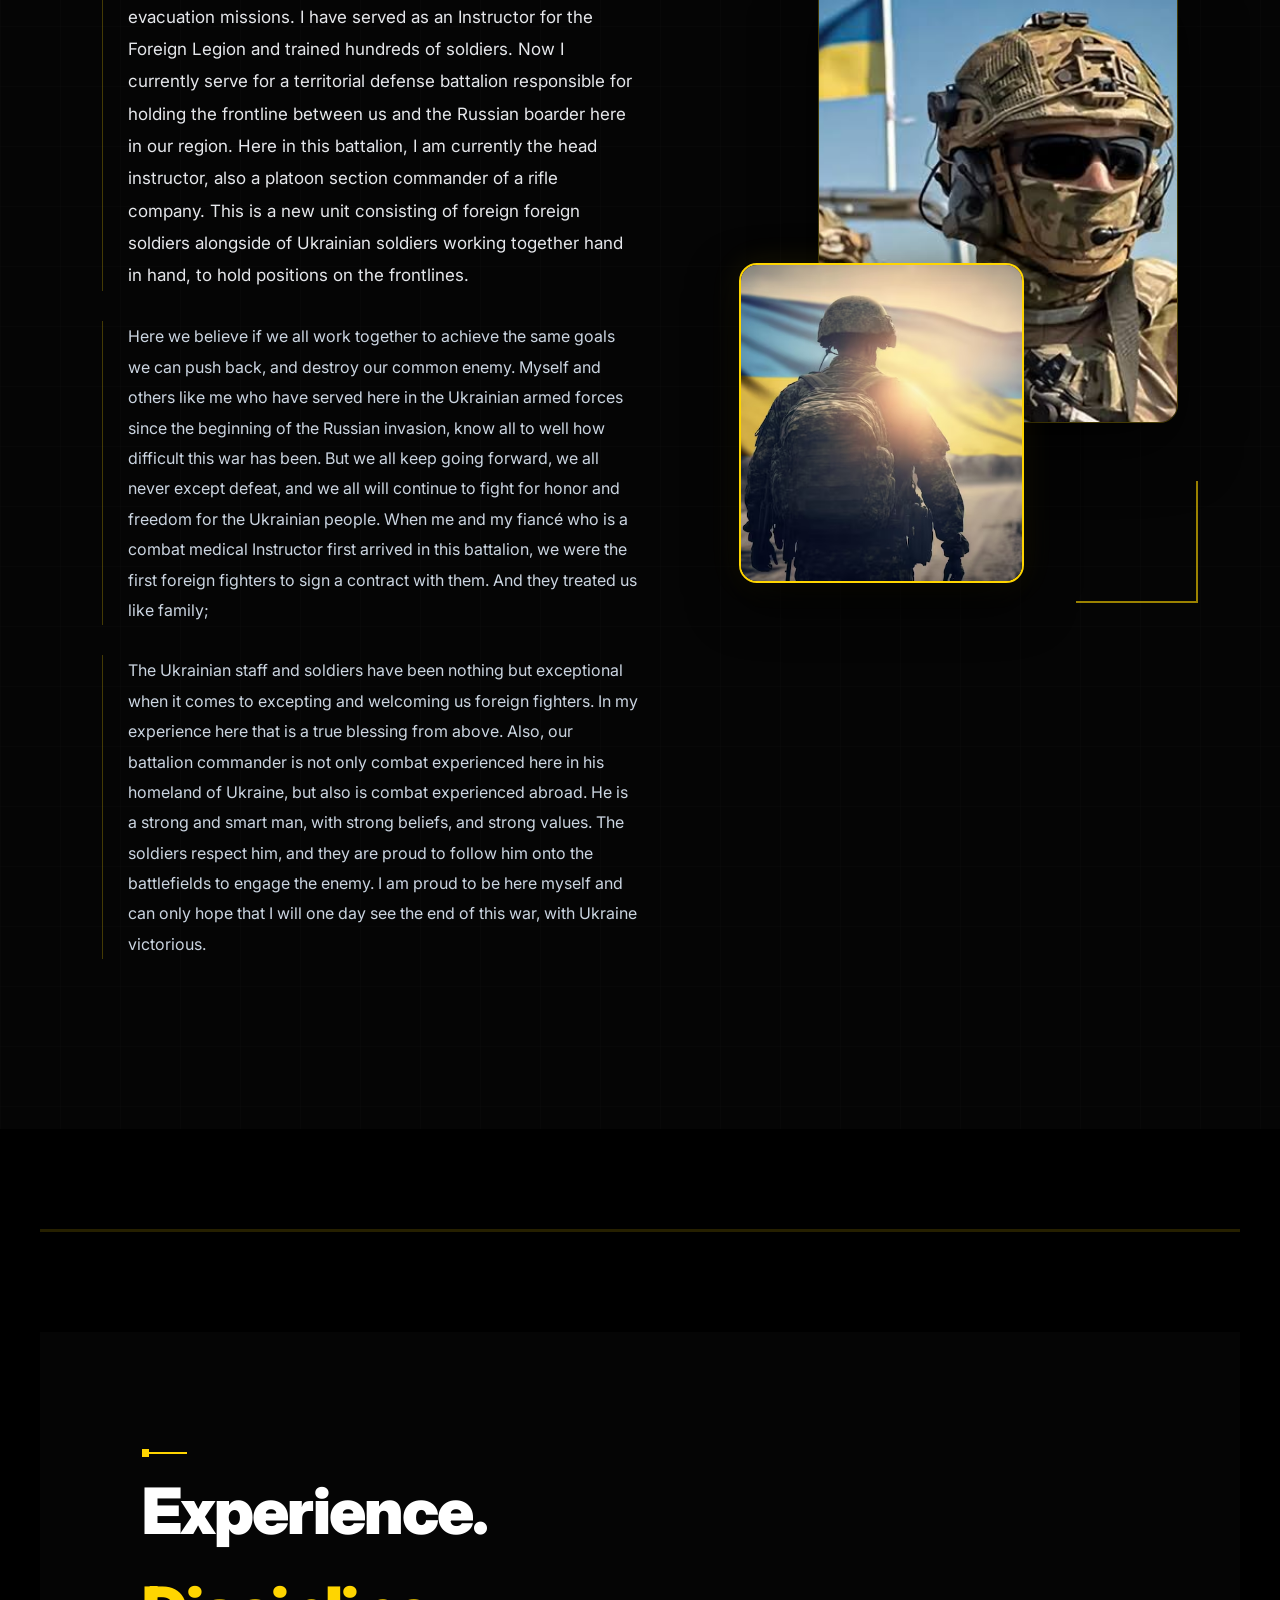
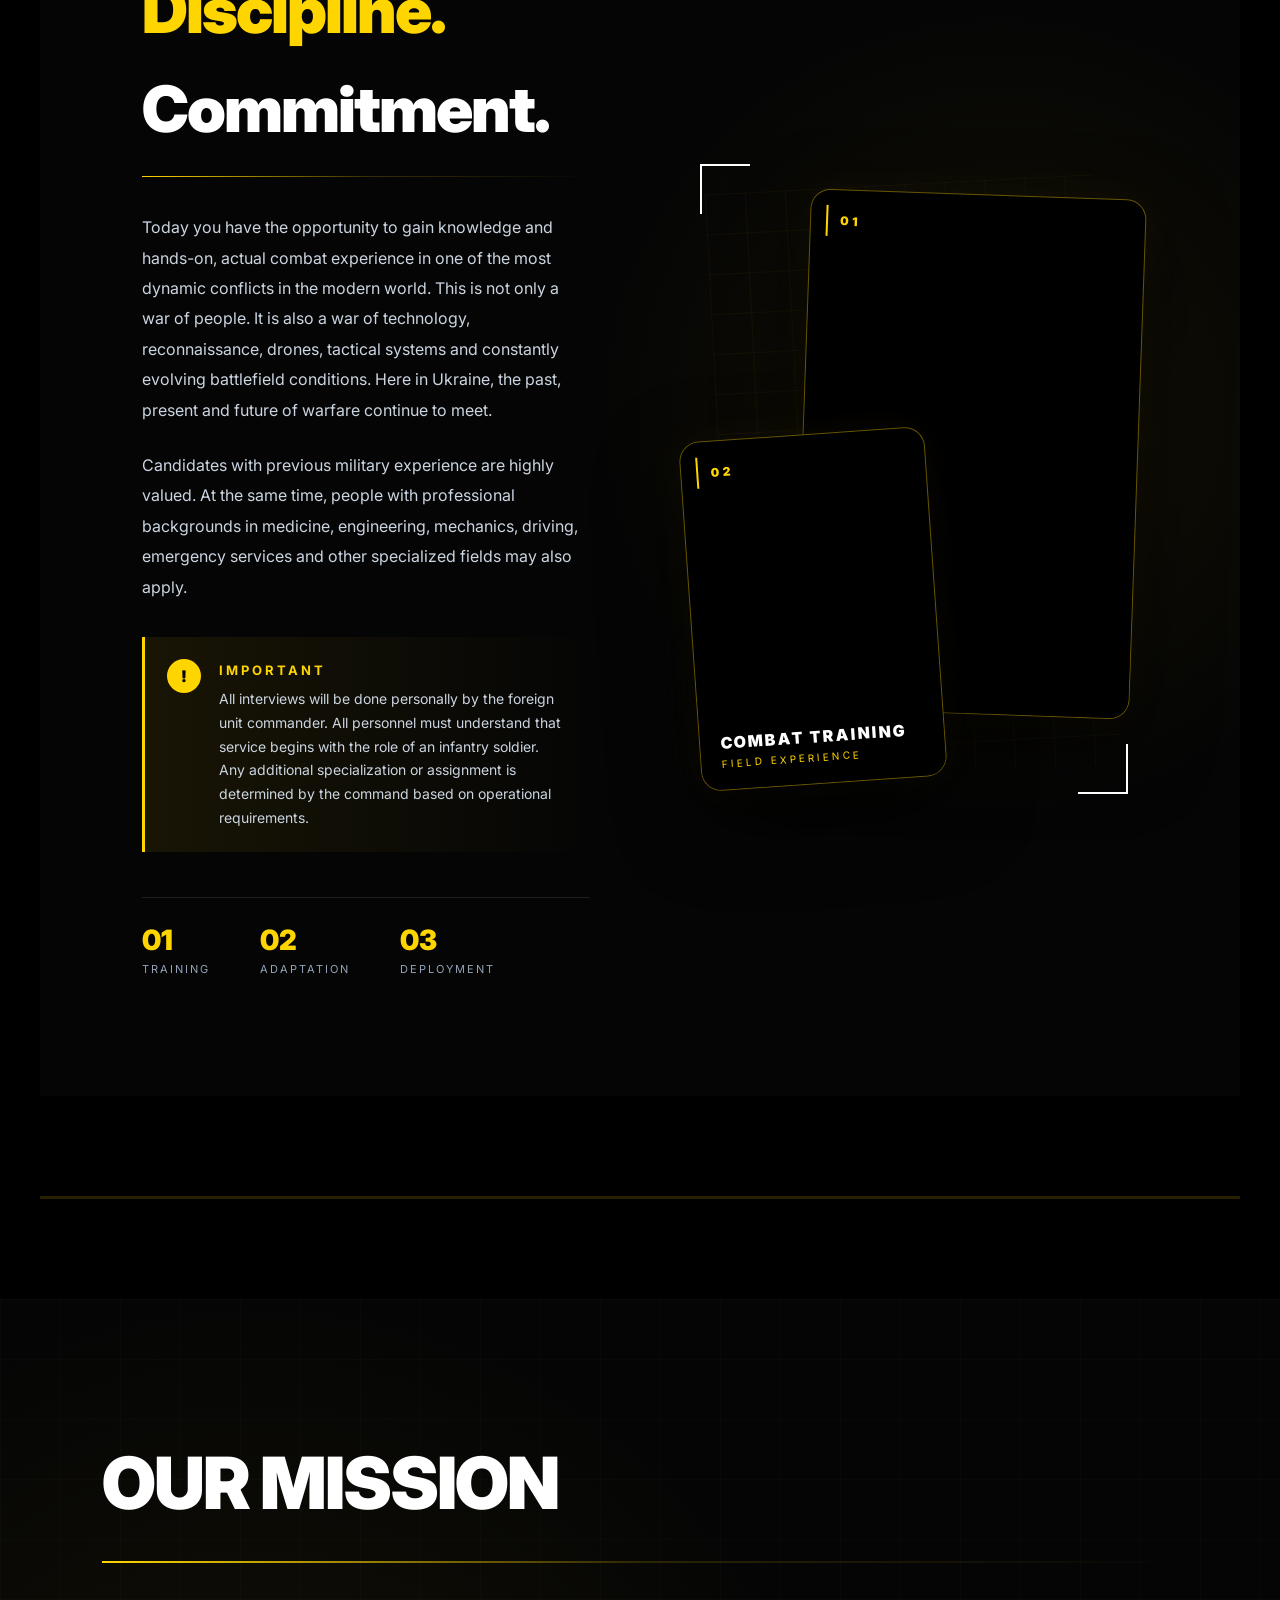
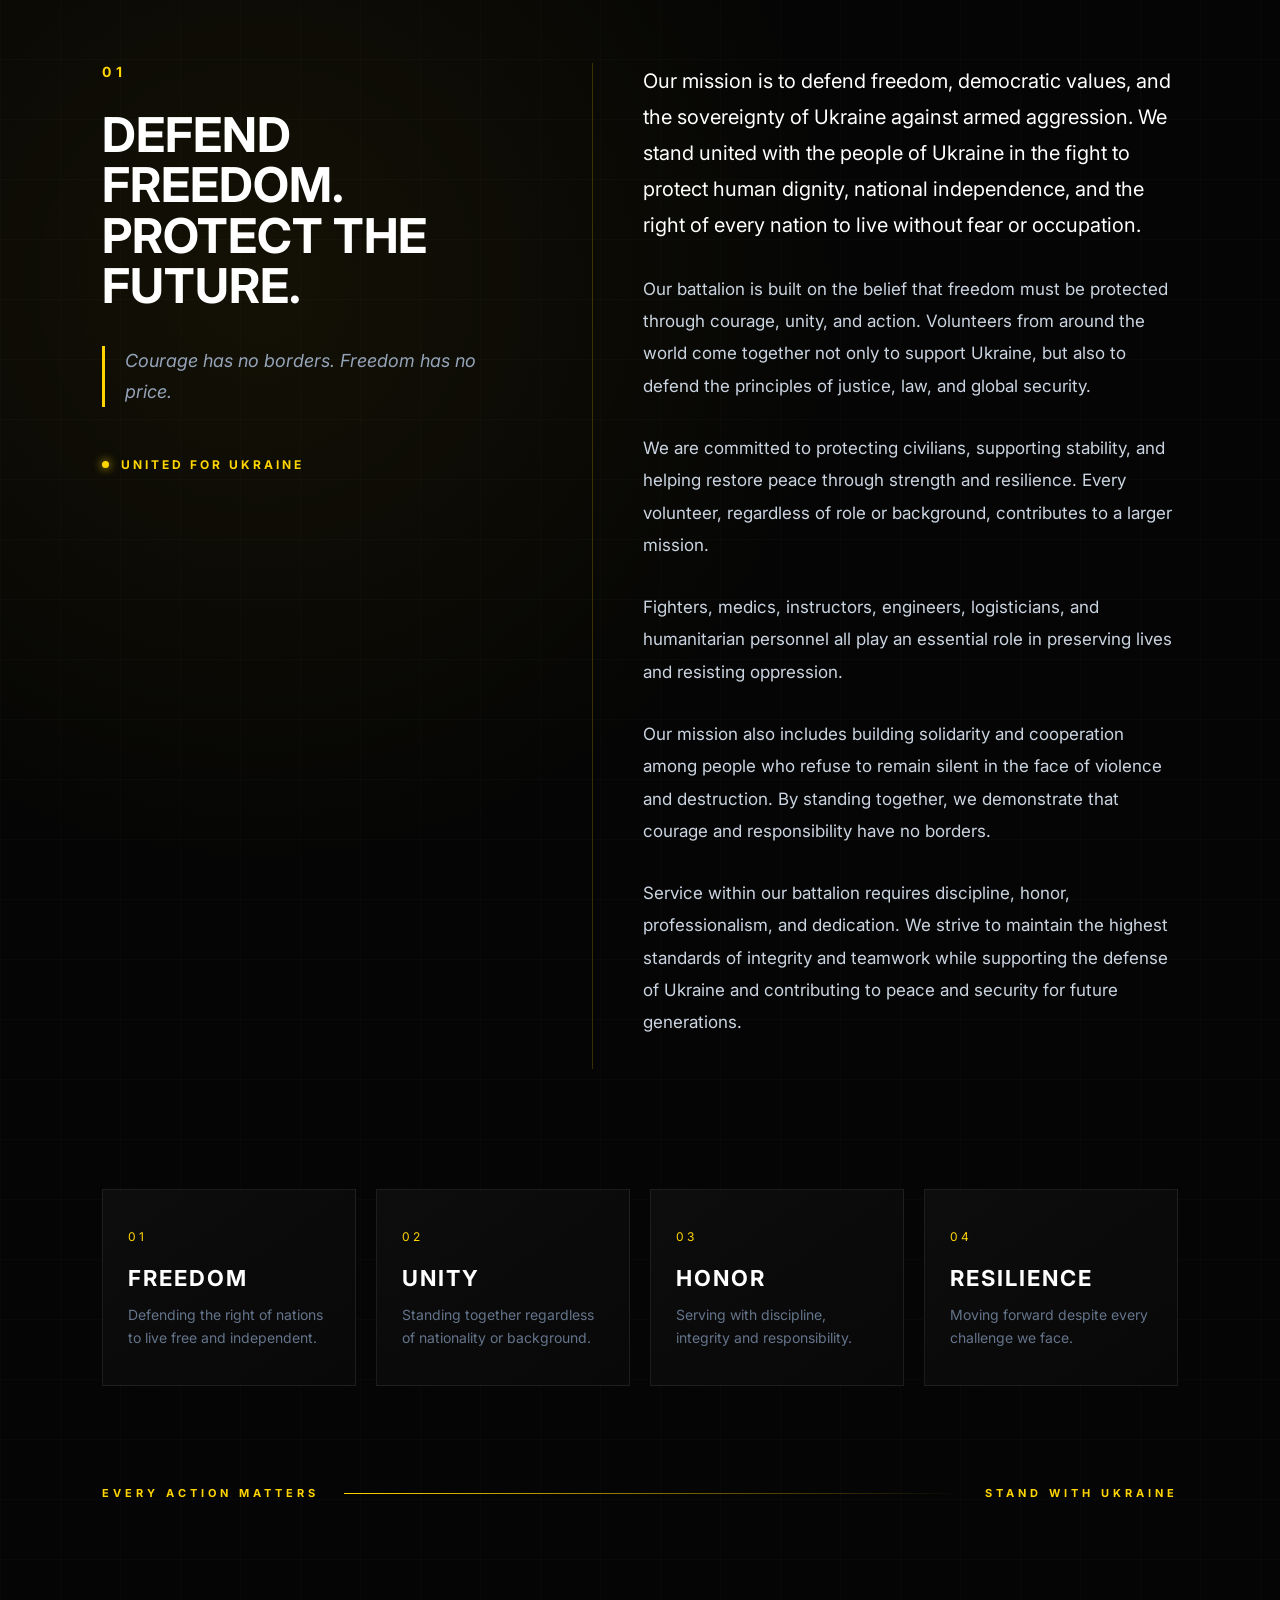
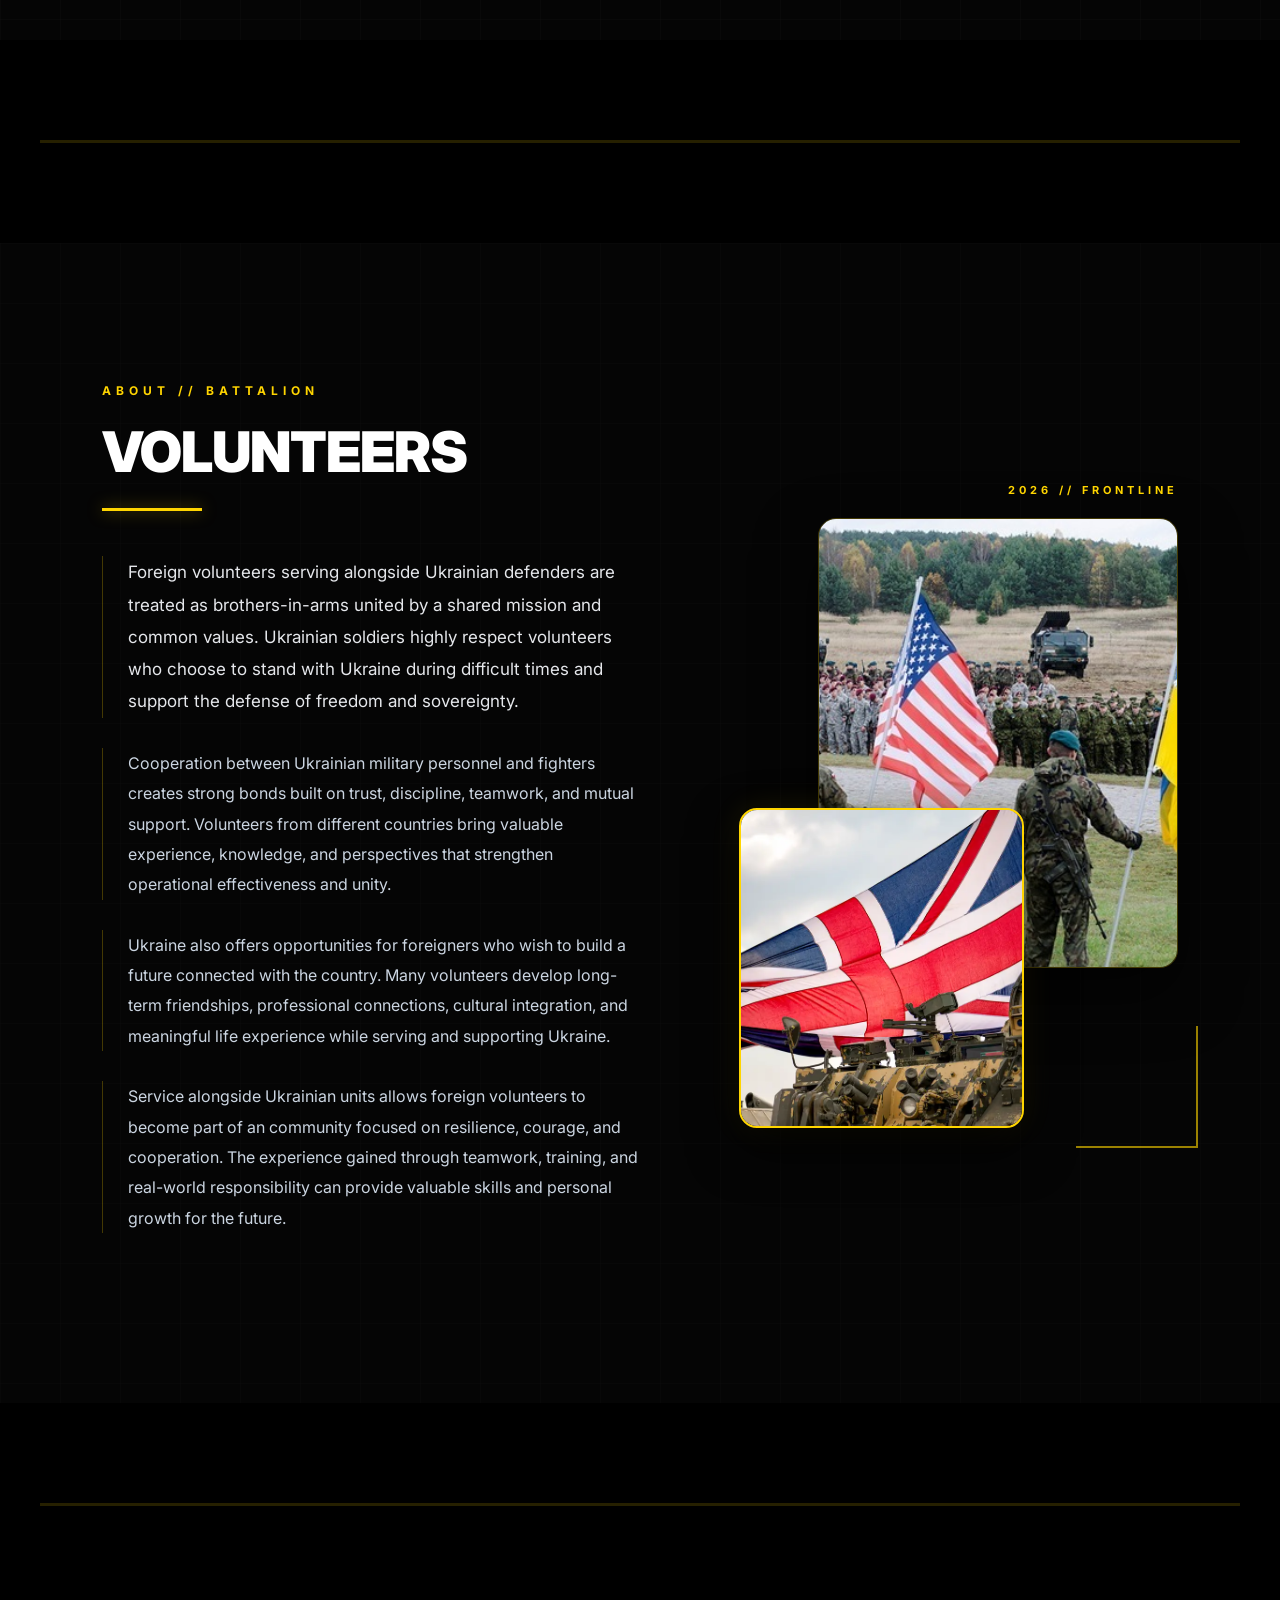
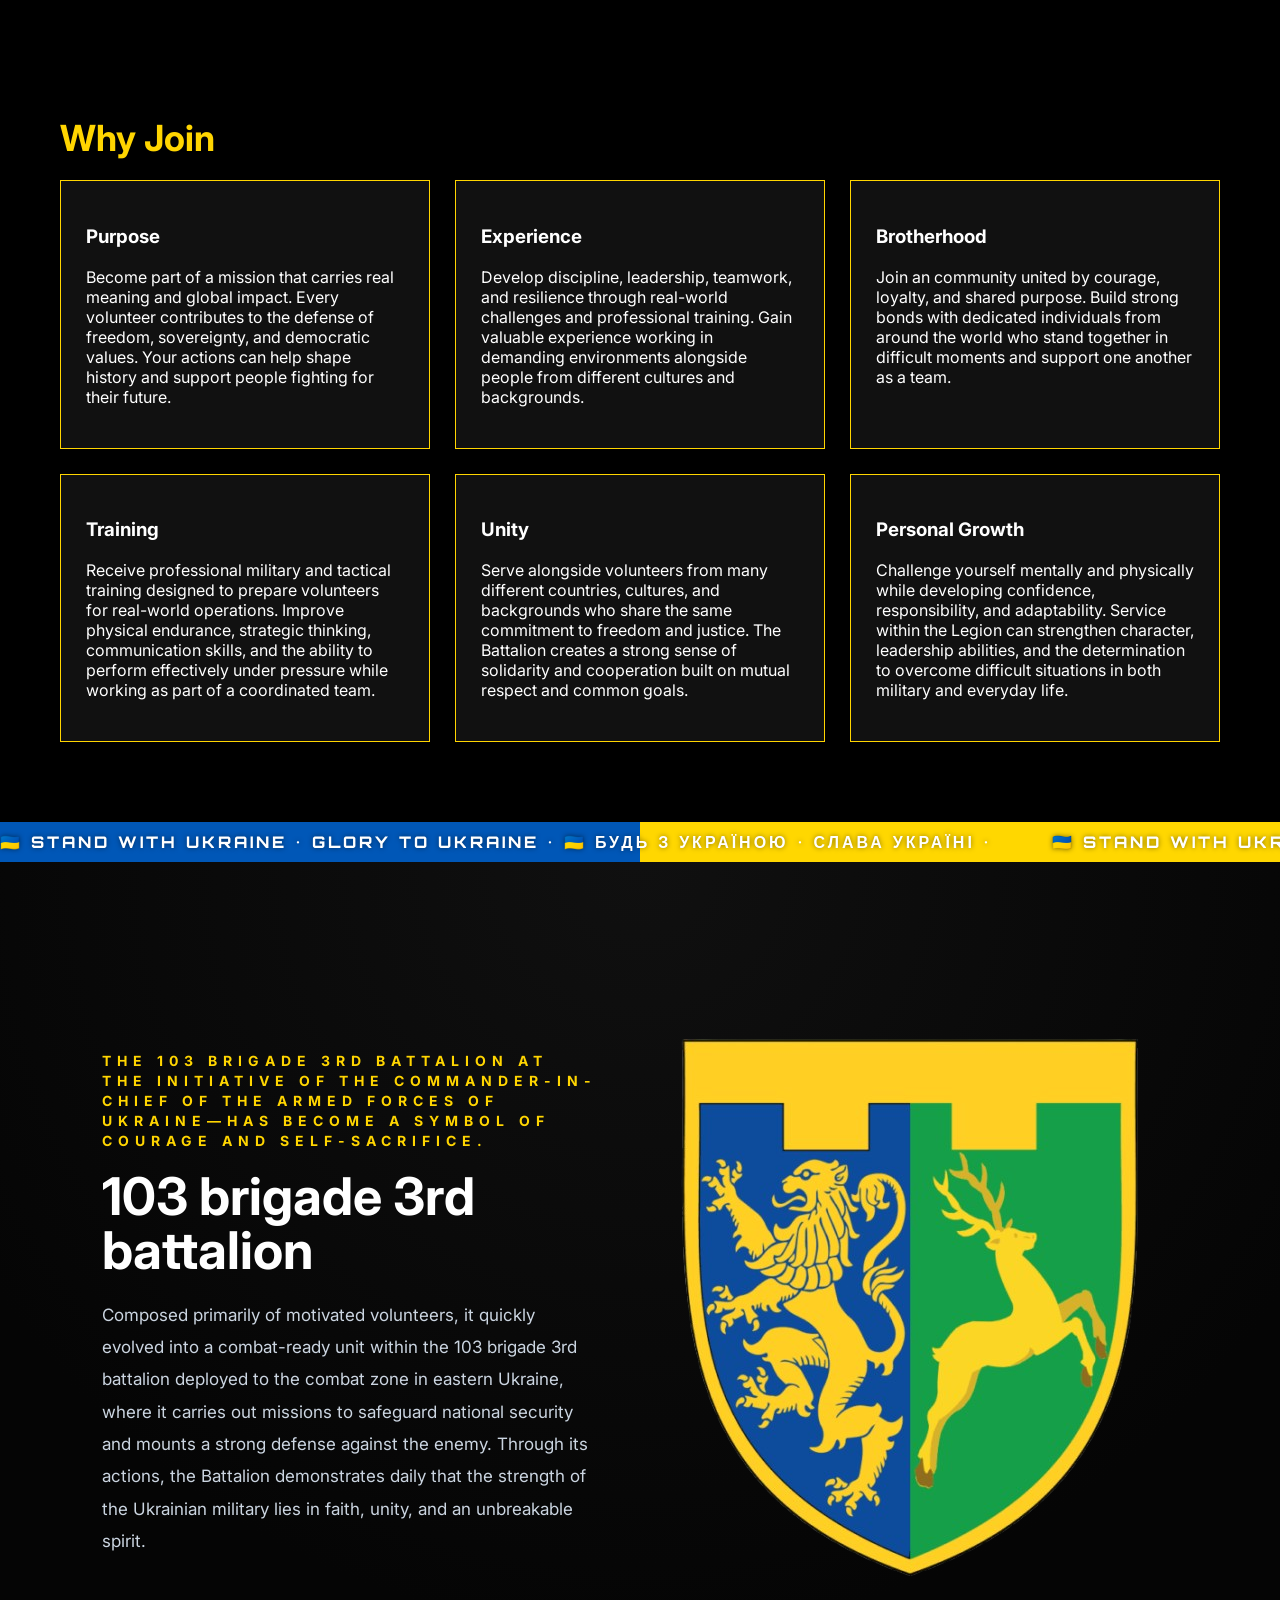
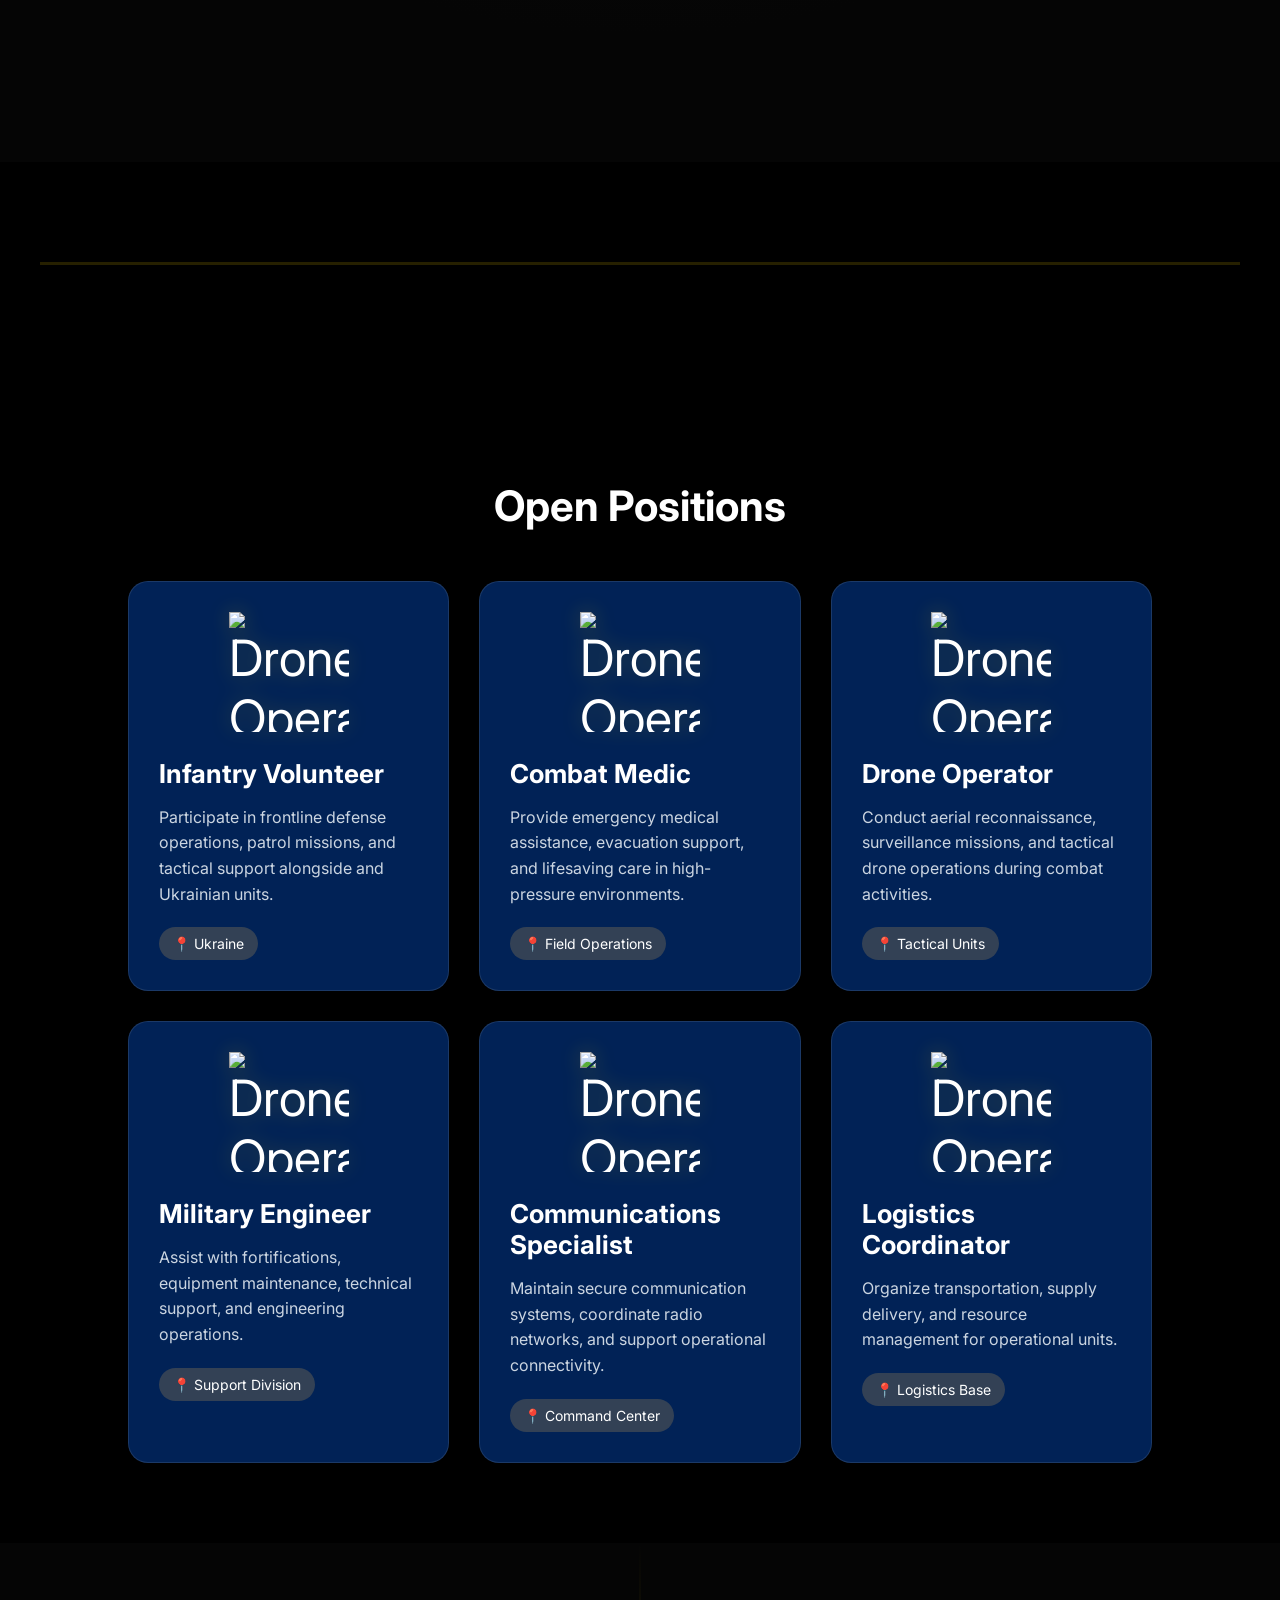
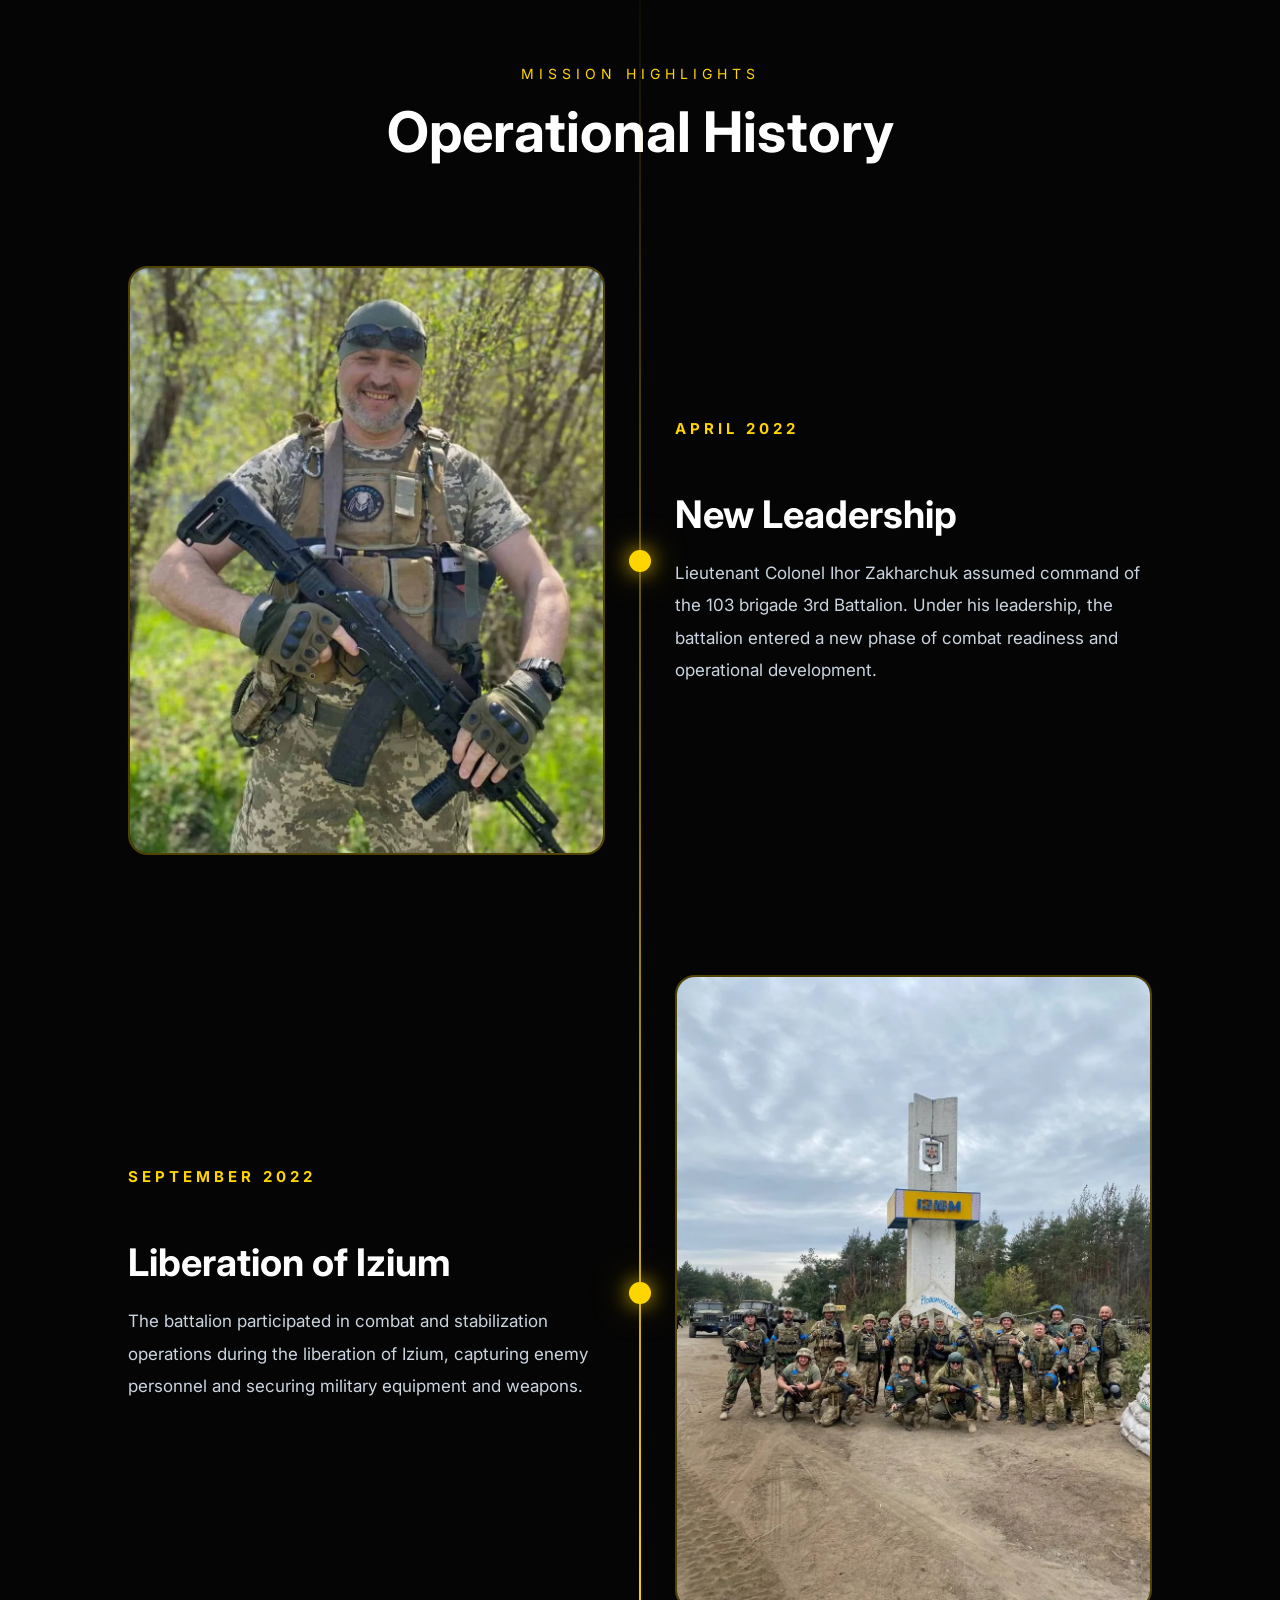
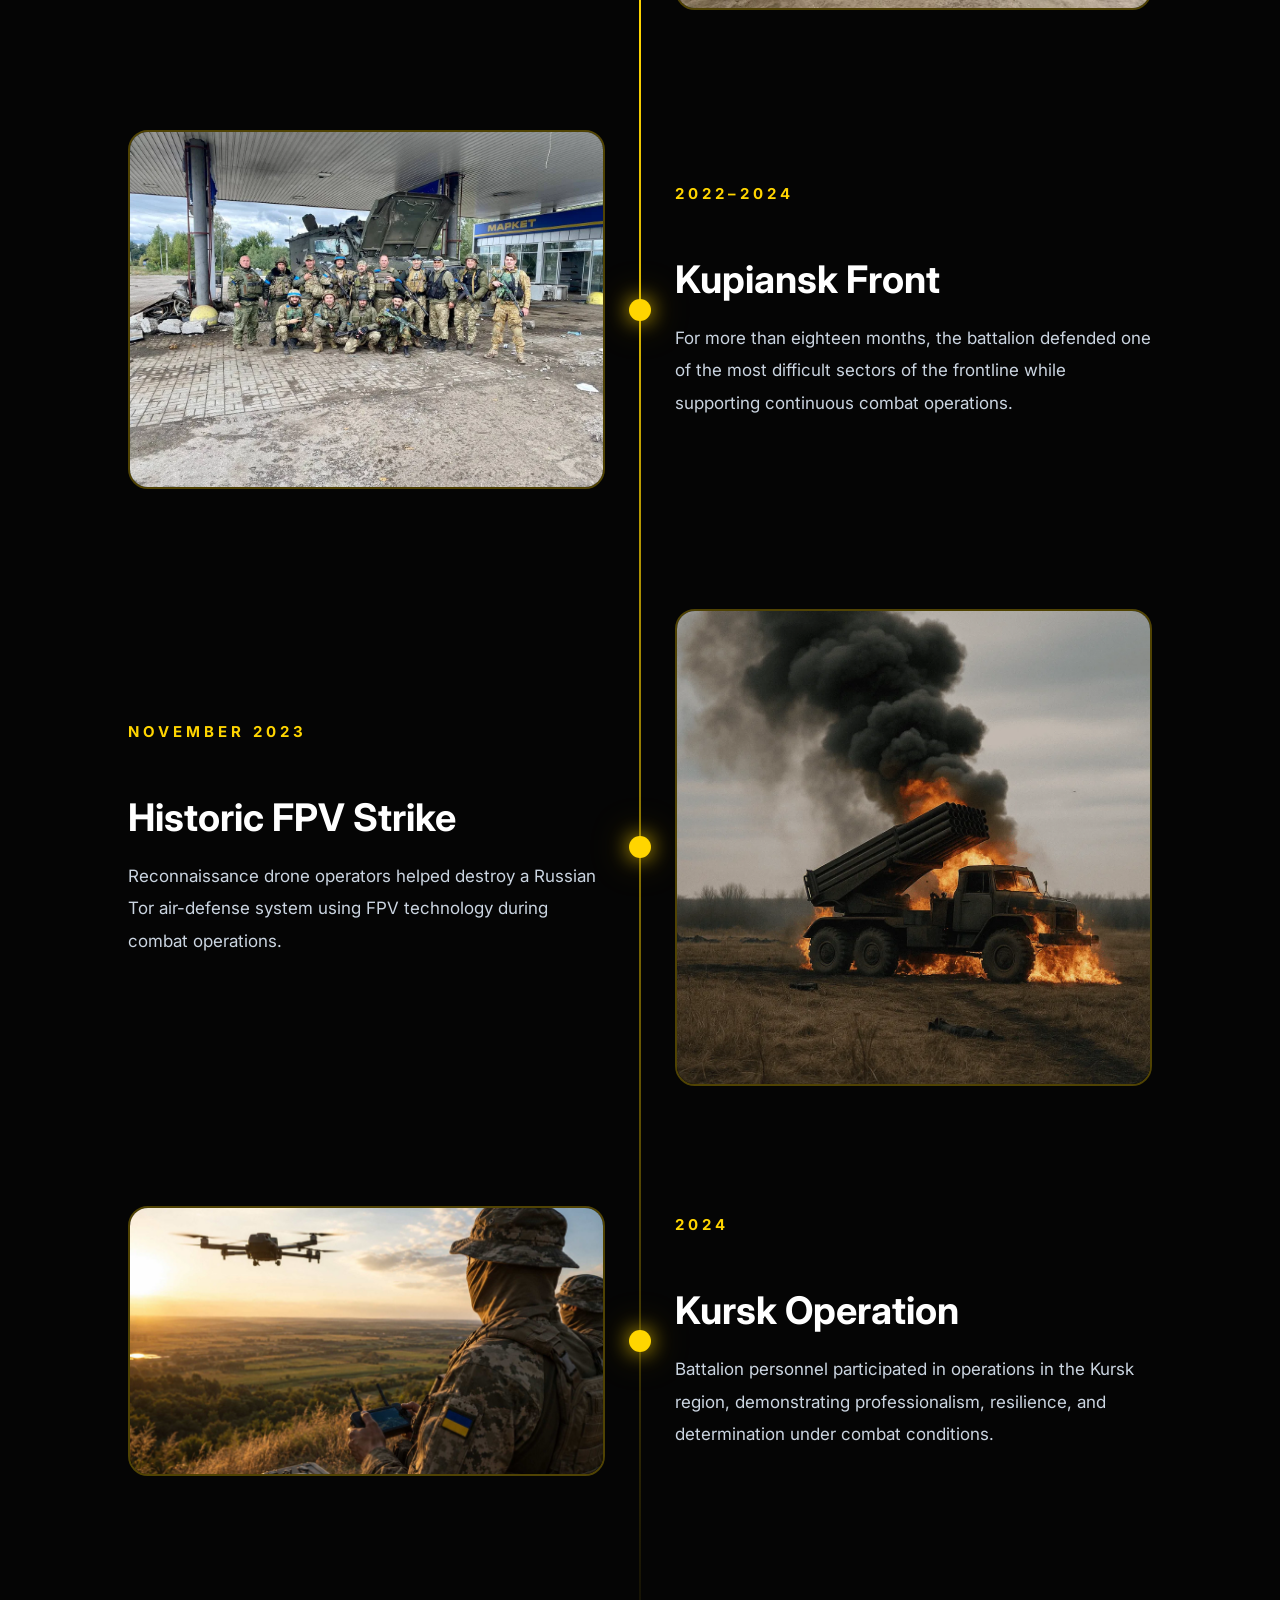
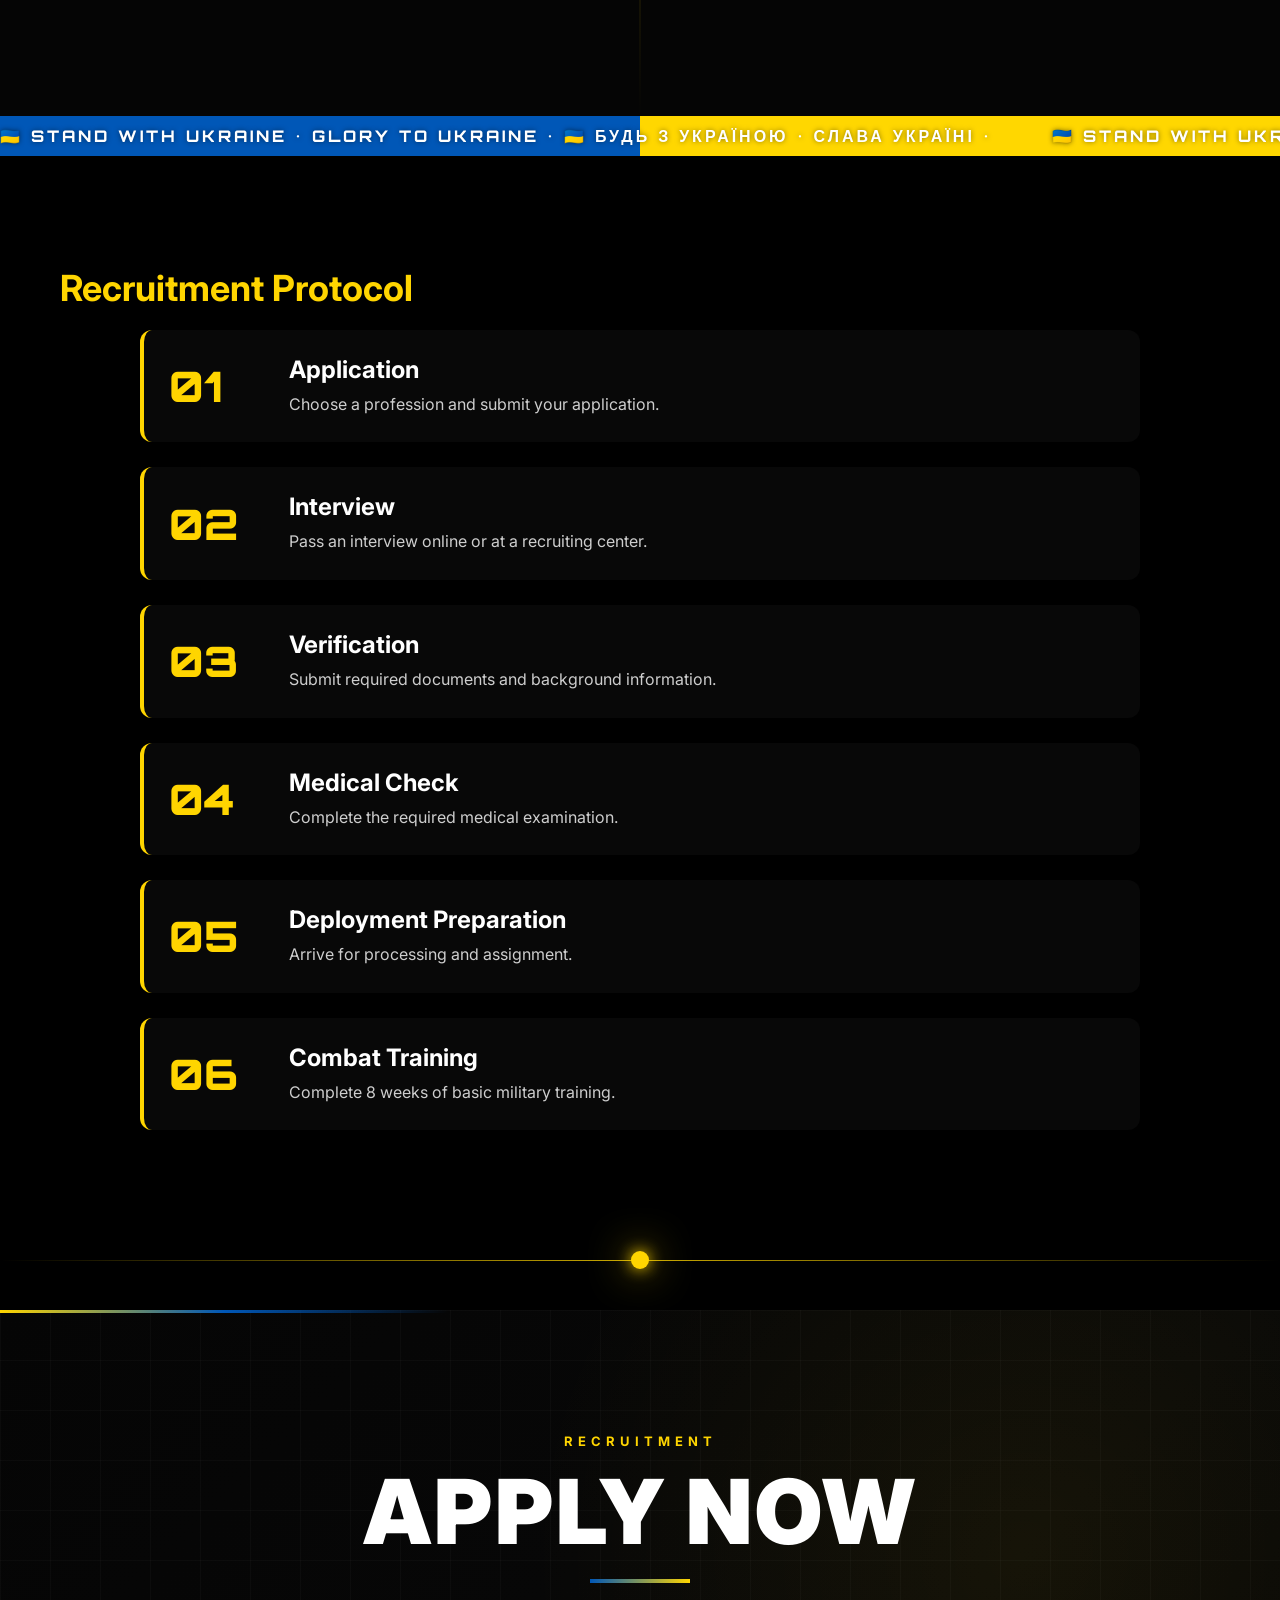
==== commit ba0b5086: "finish" ====
--- a/index.html
+++ b/index.html
@@ -155,8 +155,8 @@
         <div class="foreigners-text">
             <h2 data-text="About the battalion">About the battalion</h2>
 
-            <p data-text="Hello my call sign is Mason I am an American Veteran; I arrived in Ukraine in may 2022. I have served in the  Foreign legion for most of my military career here in Ukraine. In the beginning I served as a combat soldier, then as a logistics commander. I served in several battalions one being an SOF unit, special operation forces responsible for reconnaissance and medical evacuation missions.  I have served as an Instructor for the Foreign Legion and trained hundreds of soldiers. Now I currently serve for a territorial defense battalion responsible for holding the frontline between us and the Russian boarder here in our region. Here in this battalion, I am currently the head instructor, also a platoon section commander of a rifle company.  This is a new unit consisting of  soldiers alongside of Ukrainian soldiers working together hand in hand, to hold positions on the frontlines.">
-                Hello my call sign is Mason. I am an American Veteran; I arrived in Ukraine in may 2022. I have served in the  Foreign legion for most of my military career here in Ukraine. In the beginning I served as a combat soldier, then as a logistics commander. I served in several battalions one being an SOF unit, special operation forces responsible for reconnaissance and medical evacuation missions.  I have served as an Instructor for the Foreign Legion and trained hundreds of soldiers. Now I currently serve for a territorial defense battalion responsible for holding the frontline between us and the Russian boarder here in our region. Here in this battalion, I am currently the head instructor, also a platoon section commander of a rifle company.  This is a new unit consisting of  soldiers alongside of Ukrainian soldiers working together hand in hand, to hold positions on the frontlines.
+            <p data-text="Hello my call sign is Mason I am an American Veteran; I arrived in Ukraine in may 2022. I have served in the  Foreign legion for most of my military career here in Ukraine. In the beginning I served as a combat soldier, then as a logistics commander. I served in several battalions one being an SOF unit, special operation forces responsible for reconnaissance and medical evacuation missions.  I have served as an Instructor for the Foreign Legion and trained hundreds of soldiers. Now I currently serve for a territorial defense battalion responsible for holding the frontline between us and the Russian boarder here in our region. Here in this battalion, I am currently the head instructor, also a platoon section commander of a rifle company.  This is a new unit consisting of foreign soldiers alongside of Ukrainian soldiers working together hand in hand, to hold positions on the frontlines.">
+                Hello my call sign is Mason. I am an American Veteran; I arrived in Ukraine in may 2022. I have served in the  Foreign legion for most of my military career here in Ukraine. In the beginning I served as a combat soldier, then as a logistics commander. I served in several battalions one being an SOF unit, special operation forces responsible for reconnaissance and medical evacuation missions.  I have served as an Instructor for the Foreign Legion and trained hundreds of soldiers. Now I currently serve for a territorial defense battalion responsible for holding the frontline between us and the Russian boarder here in our region. Here in this battalion, I am currently the head instructor, also a platoon section commander of a rifle company.  This is a new unit consisting of foreign foreign soldiers alongside of Ukrainian soldiers working together hand in hand, to hold positions on the frontlines.
             </p>
 
             <p data-text="Here we believe if we all work together to achieve the same goals we can push back, and destroy our common enemy. Myself and others like me who have served here in the Ukrainian armed forces since the beginning of the Russian invasion, know all to well how difficult this war has been. But we all keep going forward, we all never except defeat, and we all will continue to fight for honor and freedom for the Ukrainian people. When me and my fiancé who is a combat medical Instructor first arrived in this battalion, we were the first foreign fighters to sign a contract with them. And they treated us like family;">
@@ -1373,7 +1373,7 @@
         "":"",
         "Volunteers":"Міжнародна співпраця та повага",
         "The Ukrainian staff and soldiers have been nothing but exceptional when it comes to excepting and welcoming us foreign fighters. In my experience here that is a true blessing from above. Also, our battalion commander is not only combat experienced here in his homeland of Ukraine, but also is combat experienced abroad. He is a strong and smart man, with strong beliefs, and strong values. The soldiers respect him, and they are proud to follow him onto the battlefields to engage the enemy. I am proud to be here myself and can only hope that I will one day see the end of this war, with Ukraine victorious.":"Український особовий склад та солдати були просто винятковими, коли справа доходить до прийняття та гостинності нас, іноземних бійців. З мого досвіду тут, це справжнє благословення згори. Крім того, наш командир батальйону має не лише бойовий досвід тут, на батьківщині, Україні, а й бойовий досвід за кордоном. Він сильна та розумна людина, з твердими переконаннями та цінностями. Солдати поважають його і пишаються тим, що йдуть за ним на поля битв, щоб битися з ворогом. Я пишаюся тим, що сам тут, і можу лише сподіватися, що одного дня побачу кінець цієї війни, і Україна переможе.",
-        "Hello my call sign is Mason I am an American Veteran; I arrived in Ukraine in may 2022. I have served in the  Foreign legion for most of my military career here in Ukraine. In the beginning I served as a combat soldier, then as a logistics commander. I served in several battalions one being an SOF unit, special operation forces responsible for reconnaissance and medical evacuation missions.  I have served as an Instructor for the Foreign Legion and trained hundreds of soldiers. Now I currently serve for a territorial defense battalion responsible for holding the frontline between us and the Russian boarder here in our region. Here in this battalion, I am currently the head instructor, also a platoon section commander of a rifle company.  This is a new unit consisting of  soldiers alongside of Ukrainian soldiers working together hand in hand, to hold positions on the frontlines.":"Бажаю здоров'я, мій позивний Мейсон, я американський ветеран; я прибув до України у травні 2022 року. Більшу частину своєї військової кар'єри тут, в Україні, я прослужив у Міжнародному іноземному легіоні. Спочатку я служив солдатом, потім командиром логістики. Я служив у кількох батальйонах, один з яких був підрозділом спеціальних операцій, відповідальним за розвідку та медичну евакуацію. Я служив інструктором в Іноземному легіоні та навчив сотні солдатів. Зараз я служу в батальйоні територіальної оборони, який відповідає за утримання лінії фронту між нами та російським кордоном тут, у нашому регіоні. Тут, у цьому батальйоні, я зараз головний інструктор, а також командир відділення взводу стрілецької роти. Це новий підрозділ, що складається з іноземних солдатів разом з українськими солдатами, які працюють разом, утримуючи позиції на передовій.",
+        "Hello my call sign is Mason I am an American Veteran; I arrived in Ukraine in may 2022. I have served in the  Foreign legion for most of my military career here in Ukraine. In the beginning I served as a combat soldier, then as a logistics commander. I served in several battalions one being an SOF unit, special operation forces responsible for reconnaissance and medical evacuation missions.  I have served as an Instructor for the Foreign Legion and trained hundreds of soldiers. Now I currently serve for a territorial defense battalion responsible for holding the frontline between us and the Russian boarder here in our region. Here in this battalion, I am currently the head instructor, also a platoon section commander of a rifle company.  This is a new unit consisting of foreign soldiers alongside of Ukrainian soldiers working together hand in hand, to hold positions on the frontlines.":"Бажаю здоров'я, мій позивний Мейсон, я американський ветеран; я прибув до України у травні 2022 року. Більшу частину своєї військової кар'єри тут, в Україні, я прослужив у Міжнародному іноземному легіоні. Спочатку я служив солдатом, потім командиром логістики. Я служив у кількох батальйонах, один з яких був підрозділом спеціальних операцій, відповідальним за розвідку та медичну евакуацію. Я служив інструктором в Іноземному легіоні та навчив сотні солдатів. Зараз я служу в батальйоні територіальної оборони, який відповідає за утримання лінії фронту між нами та російським кордоном тут, у нашому регіоні. Тут, у цьому батальйоні, я зараз головний інструктор, а також командир відділення взводу стрілецької роти. Це новий підрозділ, що складається з іноземних солдатів разом з українськими солдатами, які працюють разом, утримуючи позиції на передовій.",
         "Here we believe if we all work together to achieve the same goals we can push back, and destroy our common enemy. Myself and others like me who have served here in the Ukrainian armed forces since the beginning of the Russian invasion, know all to well how difficult this war has been. But we all keep going forward, we all never except defeat, and we all will continue to fight for honor and freedom for the Ukrainian people. When me and my fiancé who is a combat medical Instructor first arrived in this battalion, we were the first foreign fighters to sign a contract with them. And they treated us like family;":"Тут ми віримо, що якщо ми всі працюватимемо разом для досягнення одних і тих самих цілей, то зможемо відбити та знищити нашого спільного ворога. Я та інші, хто служив тут, у збройних силах України, з початку російського вторгнення, добре знаємо, наскільки важкою була ця війна. Але ми всі продовжуємо рухатися вперед, ми всі ніколи не чекаємо поразки і всі ми продовжуватимемо боротися за честь і свободу українського народу. Коли ми з моєю нареченою, яка є інструктором бойової медицини, вперше прибули до цього батальйону, ми були першими іноземними бійцями, які підписали з ними контракт. І вони ставилися до нас як до рідних;",
         "Infantry Volunteer":"Піхотний доброволець",
         "Participate in frontline defense operations, patrol missions, and tactical support alongside  and Ukrainian units.":"Беріть участь у передових оборонних операціях, патрульних місіях та тактичній підтримці разом з міжнародними та українськими підрозділами.",
@@ -1509,7 +1509,7 @@
         "":"",
         "Cooperation & Respect":"Міжнародна співпраця та повага",
         "The Ukrainian staff and soldiers have been nothing but exceptional when it comes to excepting and welcoming us foreign fighters. In my experience here that is a true blessing from above. Also, our battalion commander is not only combat experienced here in his homeland of Ukraine, but also is combat experienced abroad. He is a strong and smart man, with strong beliefs, and strong values. The soldiers respect him, and they are proud to follow him onto the battlefields to engage the enemy. I am proud to be here myself and can only hope that I will one day see the end of this war, with Ukraine victorious.":"Український особовий склад та солдати були просто винятковими, коли справа доходить до прийняття та гостинності нас, іноземних бійців. З мого досвіду тут, це справжнє благословення згори. Крім того, наш командир батальйону має не лише бойовий досвід тут, на батьківщині, Україні, а й бойовий досвід за кордоном. Він сильна та розумна людина, з твердими переконаннями та цінностями. Солдати поважають його і пишаються тим, що йдуть за ним на поля битв, щоб битися з ворогом. Я пишаюся тим, що сам тут, і можу лише сподіватися, що одного дня побачу кінець цієї війни, і Україна переможе.",
-        "Hello my call sign is Mason I am an American Veteran; I arrived in Ukraine in may 2022. I have served in the  Foreign legion for most of my military career here in Ukraine. In the beginning I served as a combat soldier, then as a logistics commander. I served in several battalions one being an SOF unit, special operation forces responsible for reconnaissance and medical evacuation missions.  I have served as an Instructor for the Foreign Legion and trained hundreds of soldiers. Now I currently serve for a territorial defense battalion responsible for holding the frontline between us and the Russian boarder here in our region. Here in this battalion, I am currently the head instructor, also a platoon section commander of a rifle company.  This is a new unit consisting of  soldiers alongside of Ukrainian soldiers working together hand in hand, to hold positions on the frontlines.":"Бажаю здоров'я, мій позивний Мейсон, я американський ветеран; я прибув до України у травні 2022 року. Більшу частину своєї військової кар'єри тут, в Україні, я прослужив у Міжнародному іноземному легіоні. Спочатку я служив солдатом, потім командиром логістики. Я служив у кількох батальйонах, один з яких був підрозділом спеціальних операцій, відповідальним за розвідку та медичну евакуацію. Я служив інструктором в Іноземному легіоні та навчив сотні солдатів. Зараз я служу в батальйоні територіальної оборони, який відповідає за утримання лінії фронту між нами та російським кордоном тут, у нашому регіоні. Тут, у цьому батальйоні, я зараз головний інструктор, а також командир відділення взводу стрілецької роти. Це новий підрозділ, що складається з іноземних солдатів разом з українськими солдатами, які працюють разом, утримуючи позиції на передовій.",
+        "Hello my call sign is Mason I am an American Veteran; I arrived in Ukraine in may 2022. I have served in the  Foreign legion for most of my military career here in Ukraine. In the beginning I served as a combat soldier, then as a logistics commander. I served in several battalions one being an SOF unit, special operation forces responsible for reconnaissance and medical evacuation missions.  I have served as an Instructor for the Foreign Legion and trained hundreds of soldiers. Now I currently serve for a territorial defense battalion responsible for holding the frontline between us and the Russian boarder here in our region. Here in this battalion, I am currently the head instructor, also a platoon section commander of a rifle company.  This is a new unit consisting of foreign soldiers alongside of Ukrainian soldiers working together hand in hand, to hold positions on the frontlines.":"Бажаю здоров'я, мій позивний Мейсон, я американський ветеран; я прибув до України у травні 2022 року. Більшу частину своєї військової кар'єри тут, в Україні, я прослужив у Міжнародному іноземному легіоні. Спочатку я служив солдатом, потім командиром логістики. Я служив у кількох батальйонах, один з яких був підрозділом спеціальних операцій, відповідальним за розвідку та медичну евакуацію. Я служив інструктором в Іноземному легіоні та навчив сотні солдатів. Зараз я служу в батальйоні територіальної оборони, який відповідає за утримання лінії фронту між нами та російським кордоном тут, у нашому регіоні. Тут, у цьому батальйоні, я зараз головний інструктор, а також командир відділення взводу стрілецької роти. Це новий підрозділ, що складається з іноземних солдатів разом з українськими солдатами, які працюють разом, утримуючи позиції на передовій.",
         "Here we believe if we all work together to achieve the same goals we can push back, and destroy our common enemy. Myself and others like me who have served here in the Ukrainian armed forces since the beginning of the Russian invasion, know all to well how difficult this war has been. But we all keep going forward, we all never except defeat, and we all will continue to fight for honor and freedom for the Ukrainian people. When me and my fiancé who is a combat medical Instructor first arrived in this battalion, we were the first foreign fighters to sign a contract with them. And they treated us like family;":"Тут ми віримо, що якщо ми всі працюватимемо разом для досягнення одних і тих самих цілей, то зможемо відбити та знищити нашого спільного ворога. Я та інші, хто служив тут, у збройних силах України, з початку російського вторгнення, добре знаємо, наскільки важкою була ця війна. Але ми всі продовжуємо рухатися вперед, ми всі ніколи не чекаємо поразки і всі ми продовжуватимемо боротися за честь і свободу українського народу. Коли ми з моєю нареченою, яка є інструктором бойової медицини, вперше прибули до цього батальйону, ми були першими іноземними бійцями, які підписали з ними контракт. І вони ставилися до нас як до рідних;",
         "Infantry Volunteer":"Піхотний доброволець",
         "Participate in frontline defense operations, patrol missions, and tactical support alongside  and Ukrainian units.":"Беріть участь у передових оборонних операціях, патрульних місіях та тактичній підтримці разом з міжнародними та українськими підрозділами.",
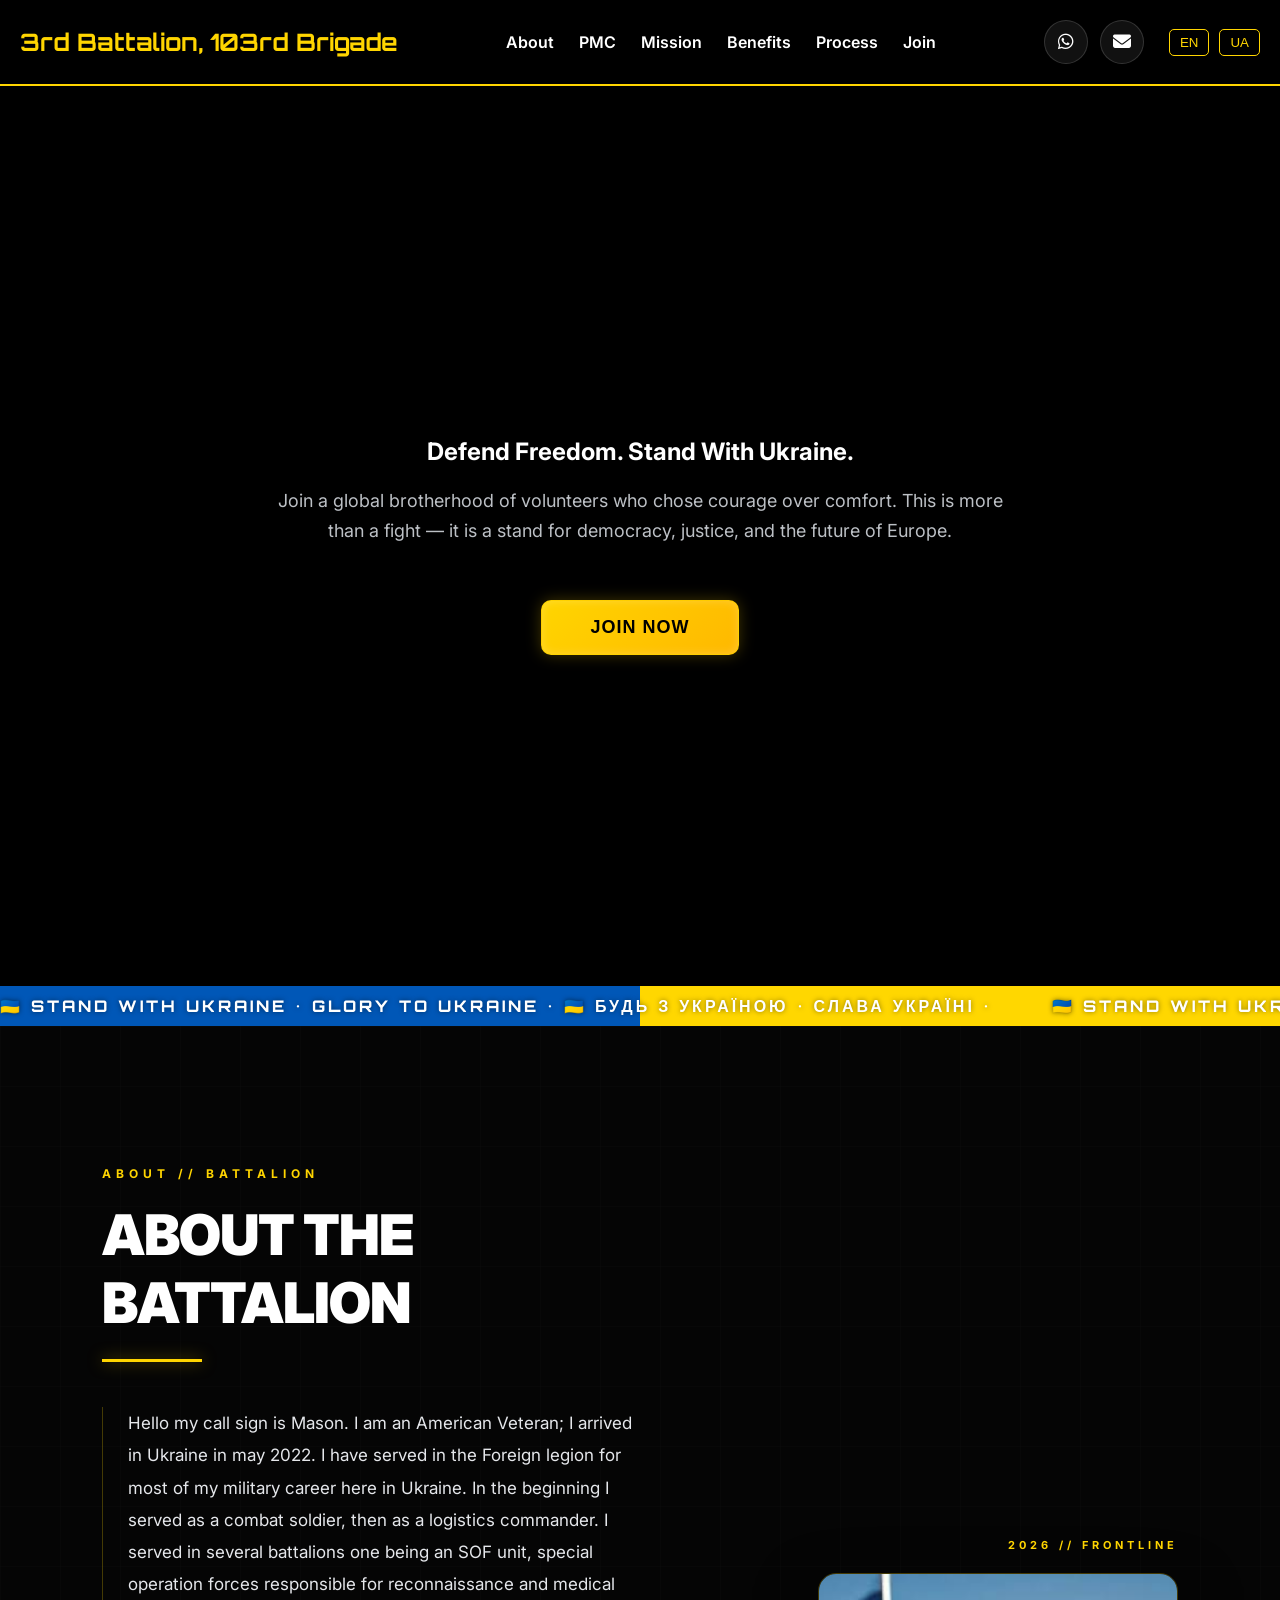
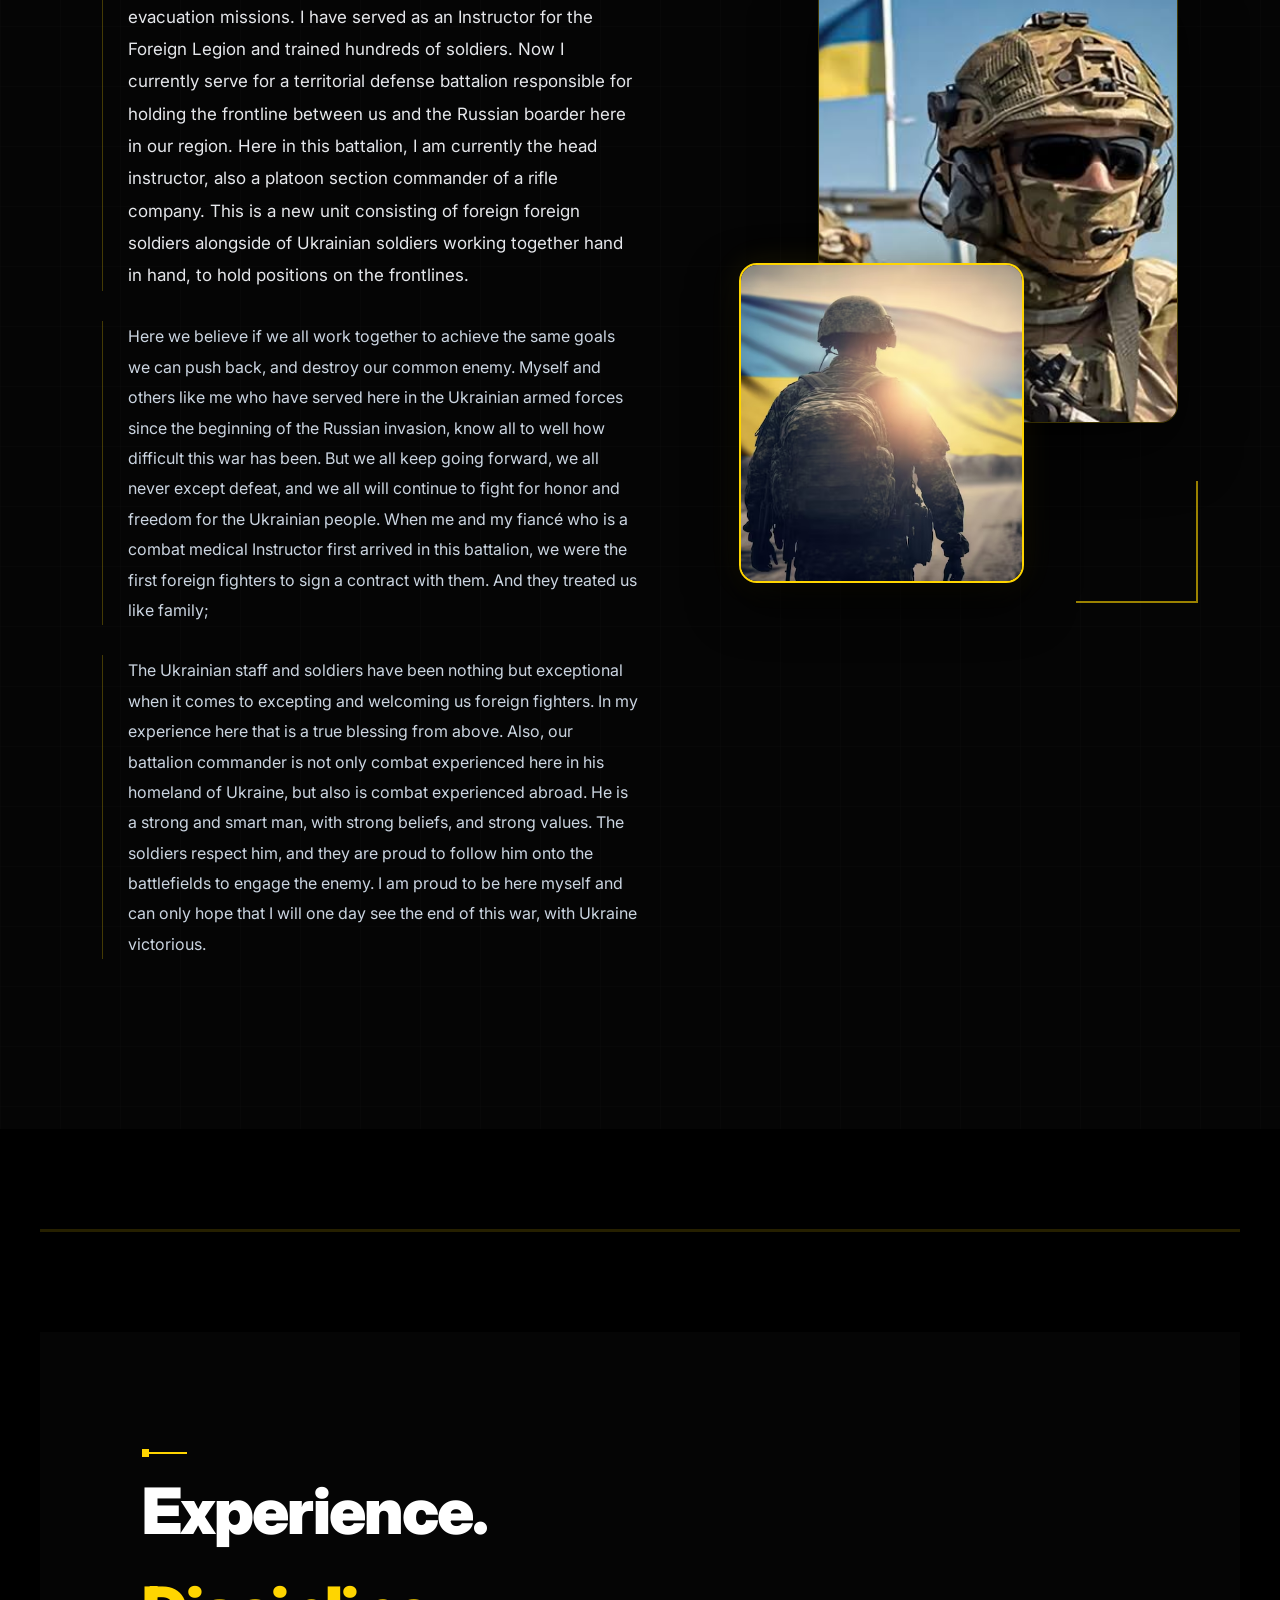
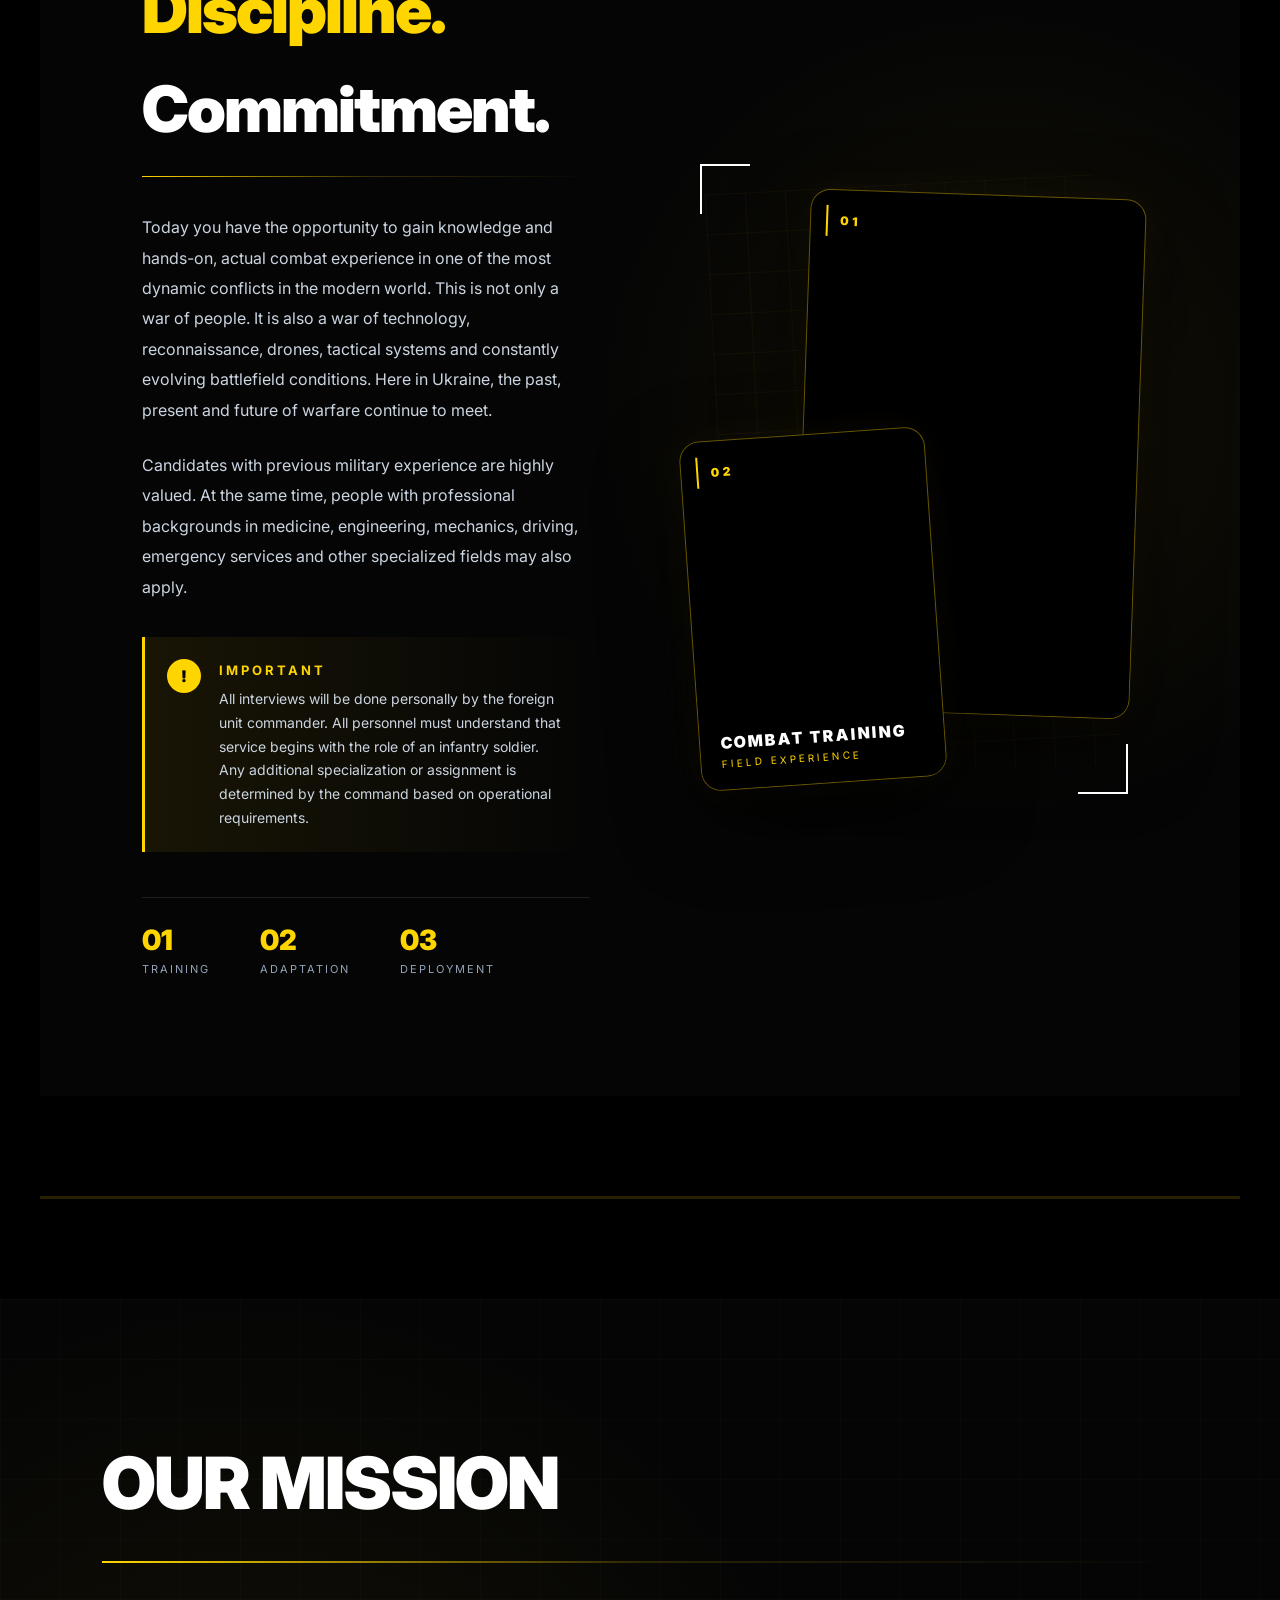
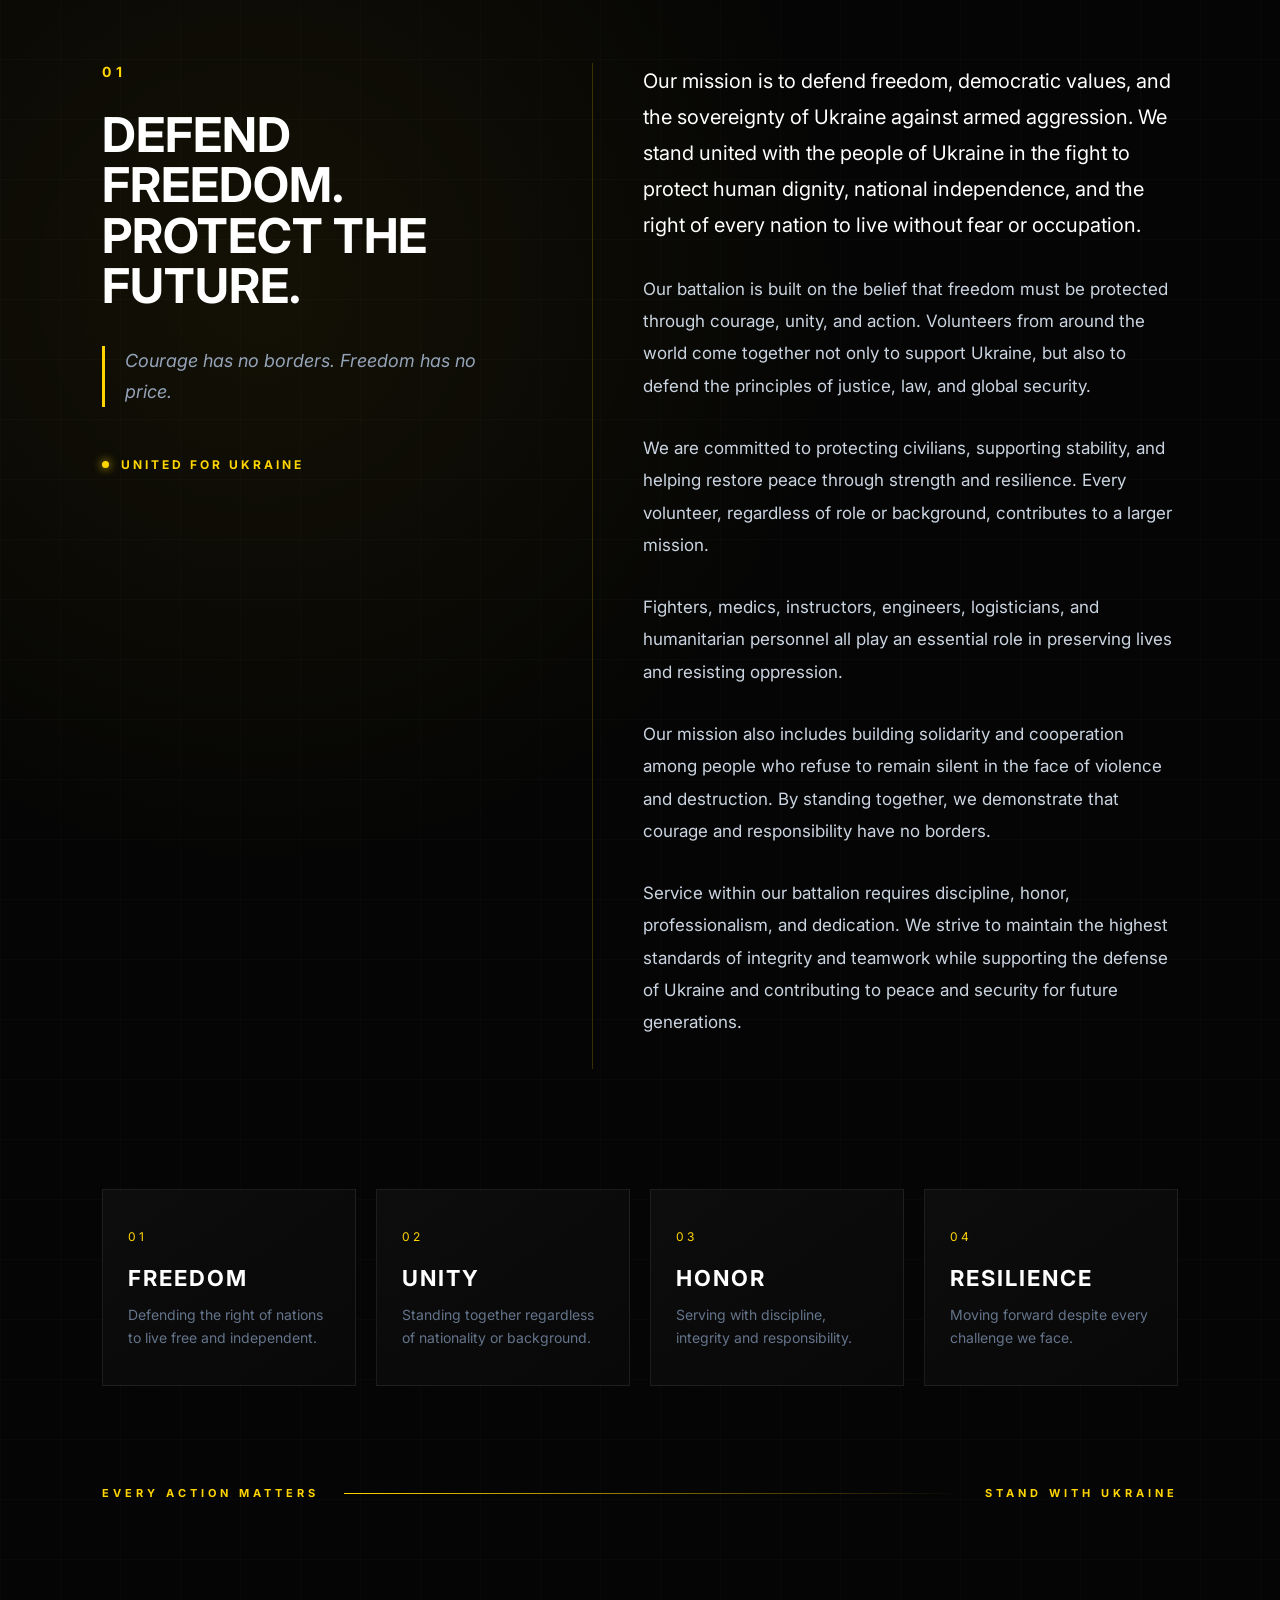
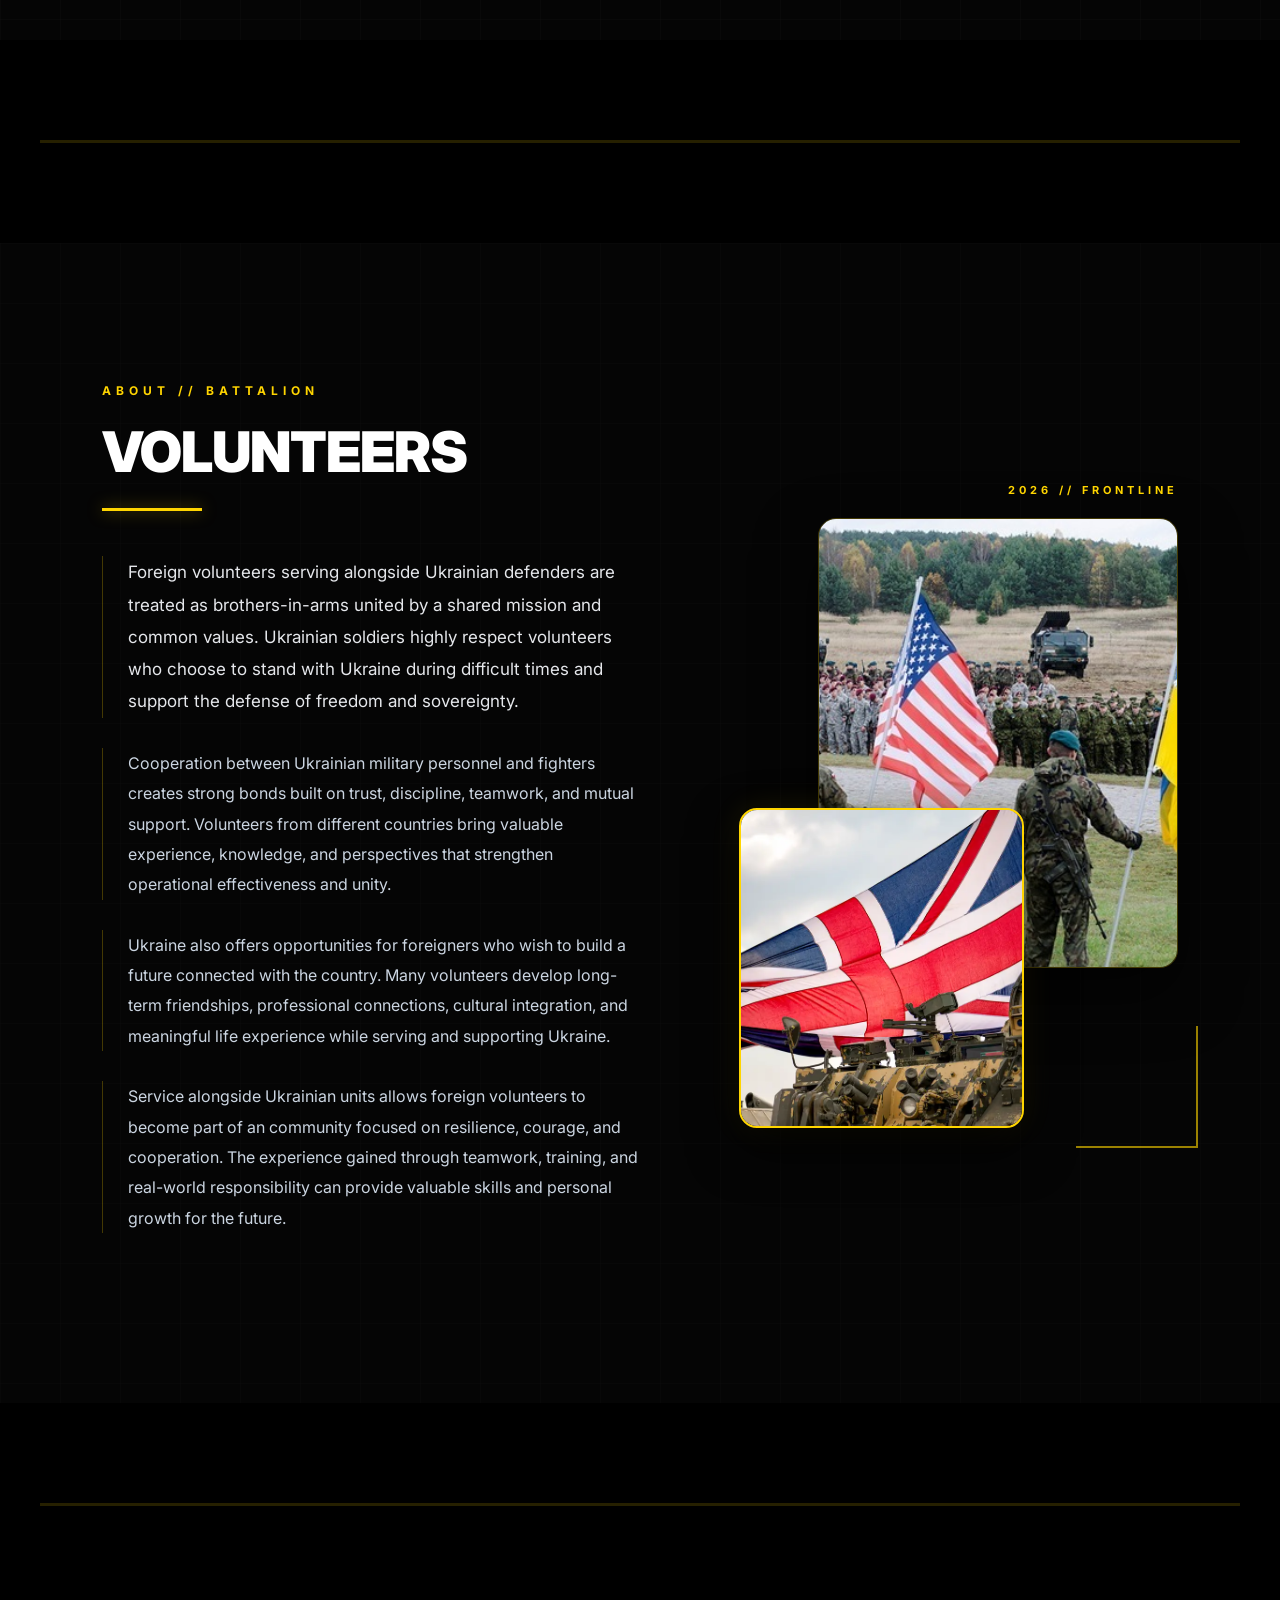
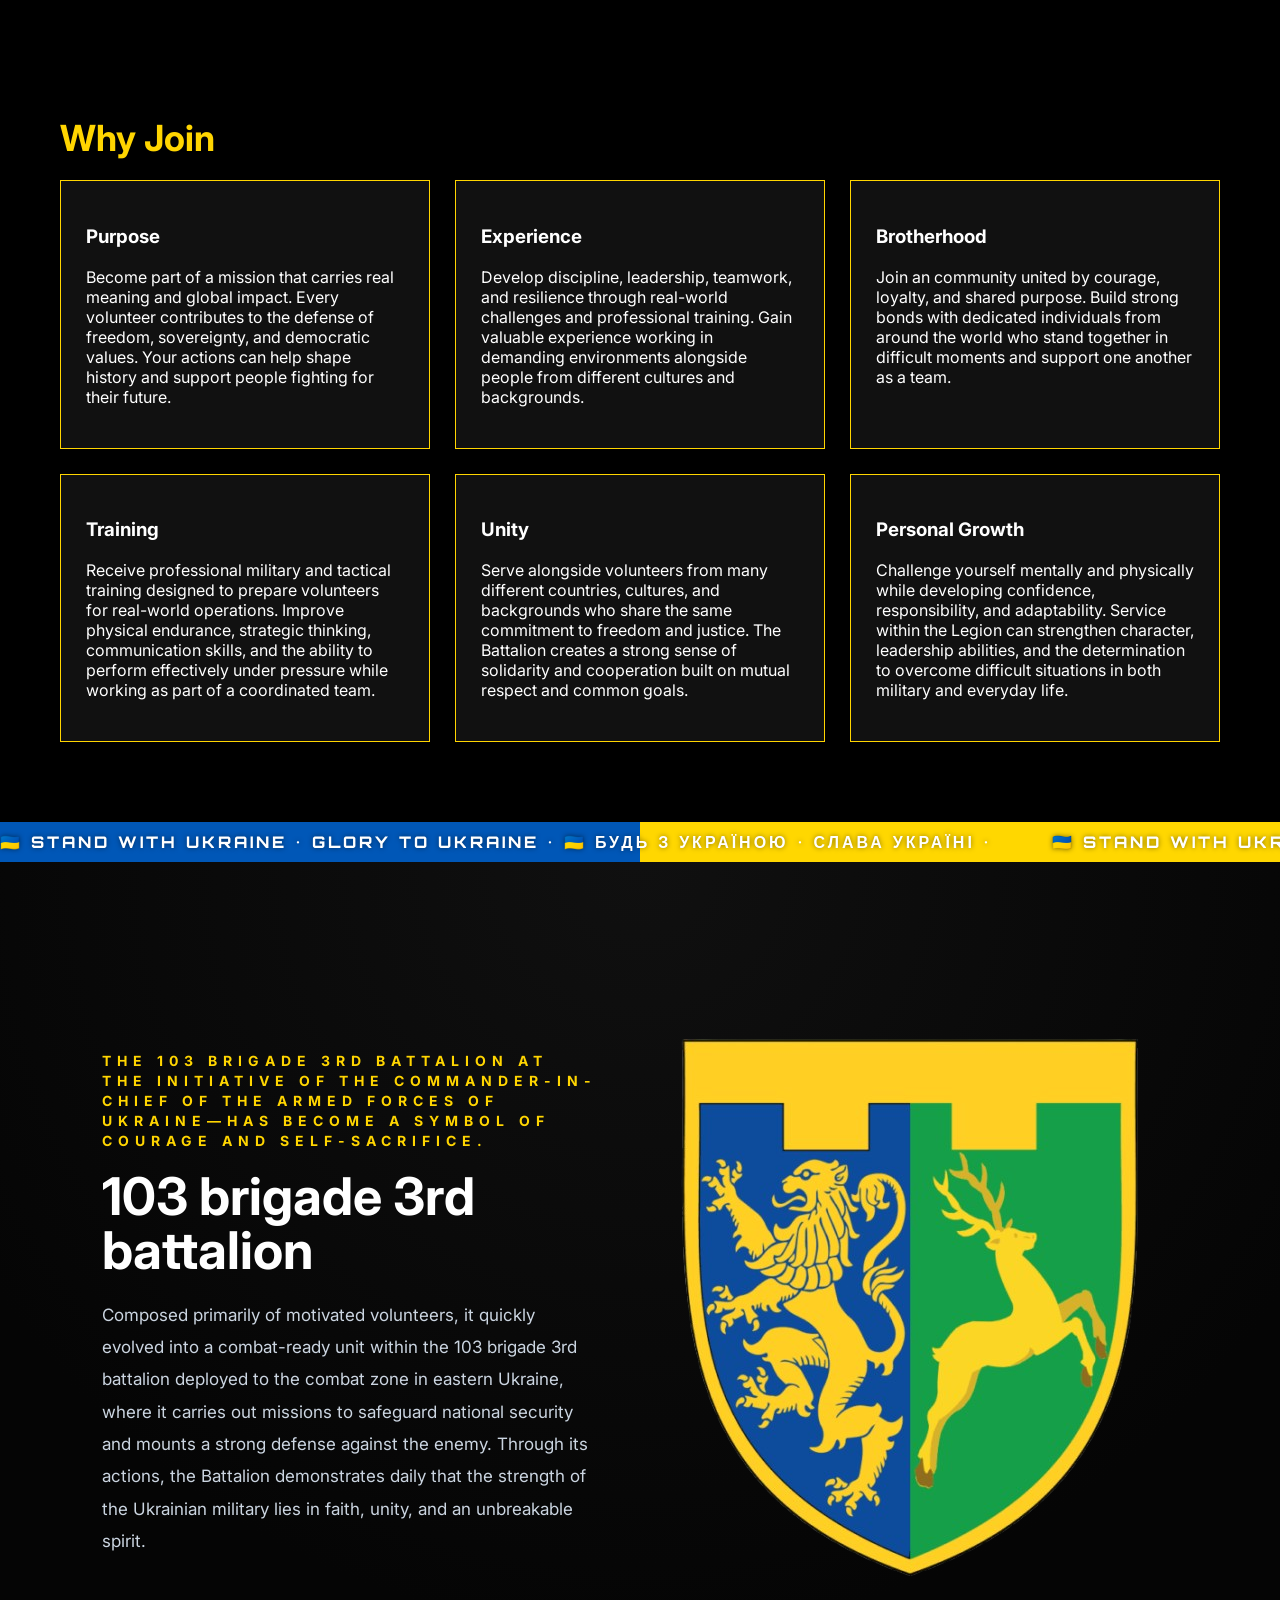
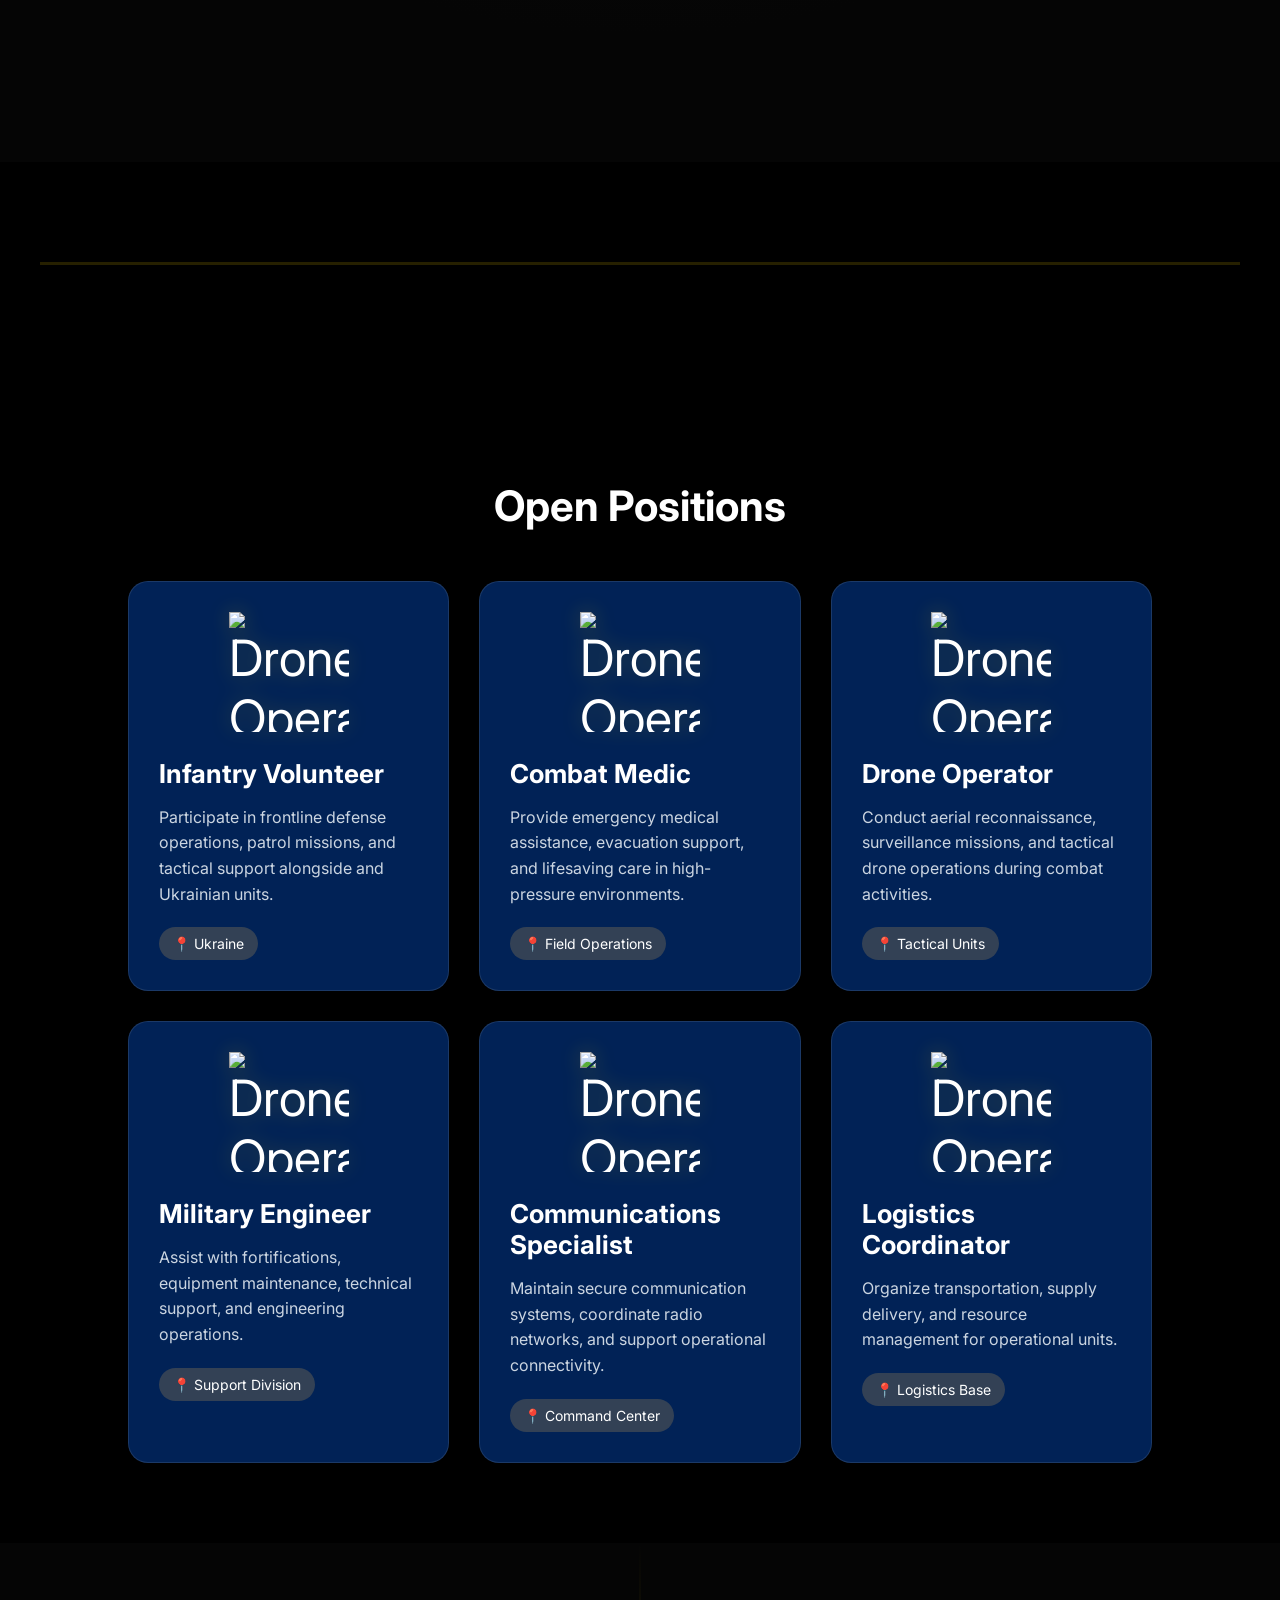
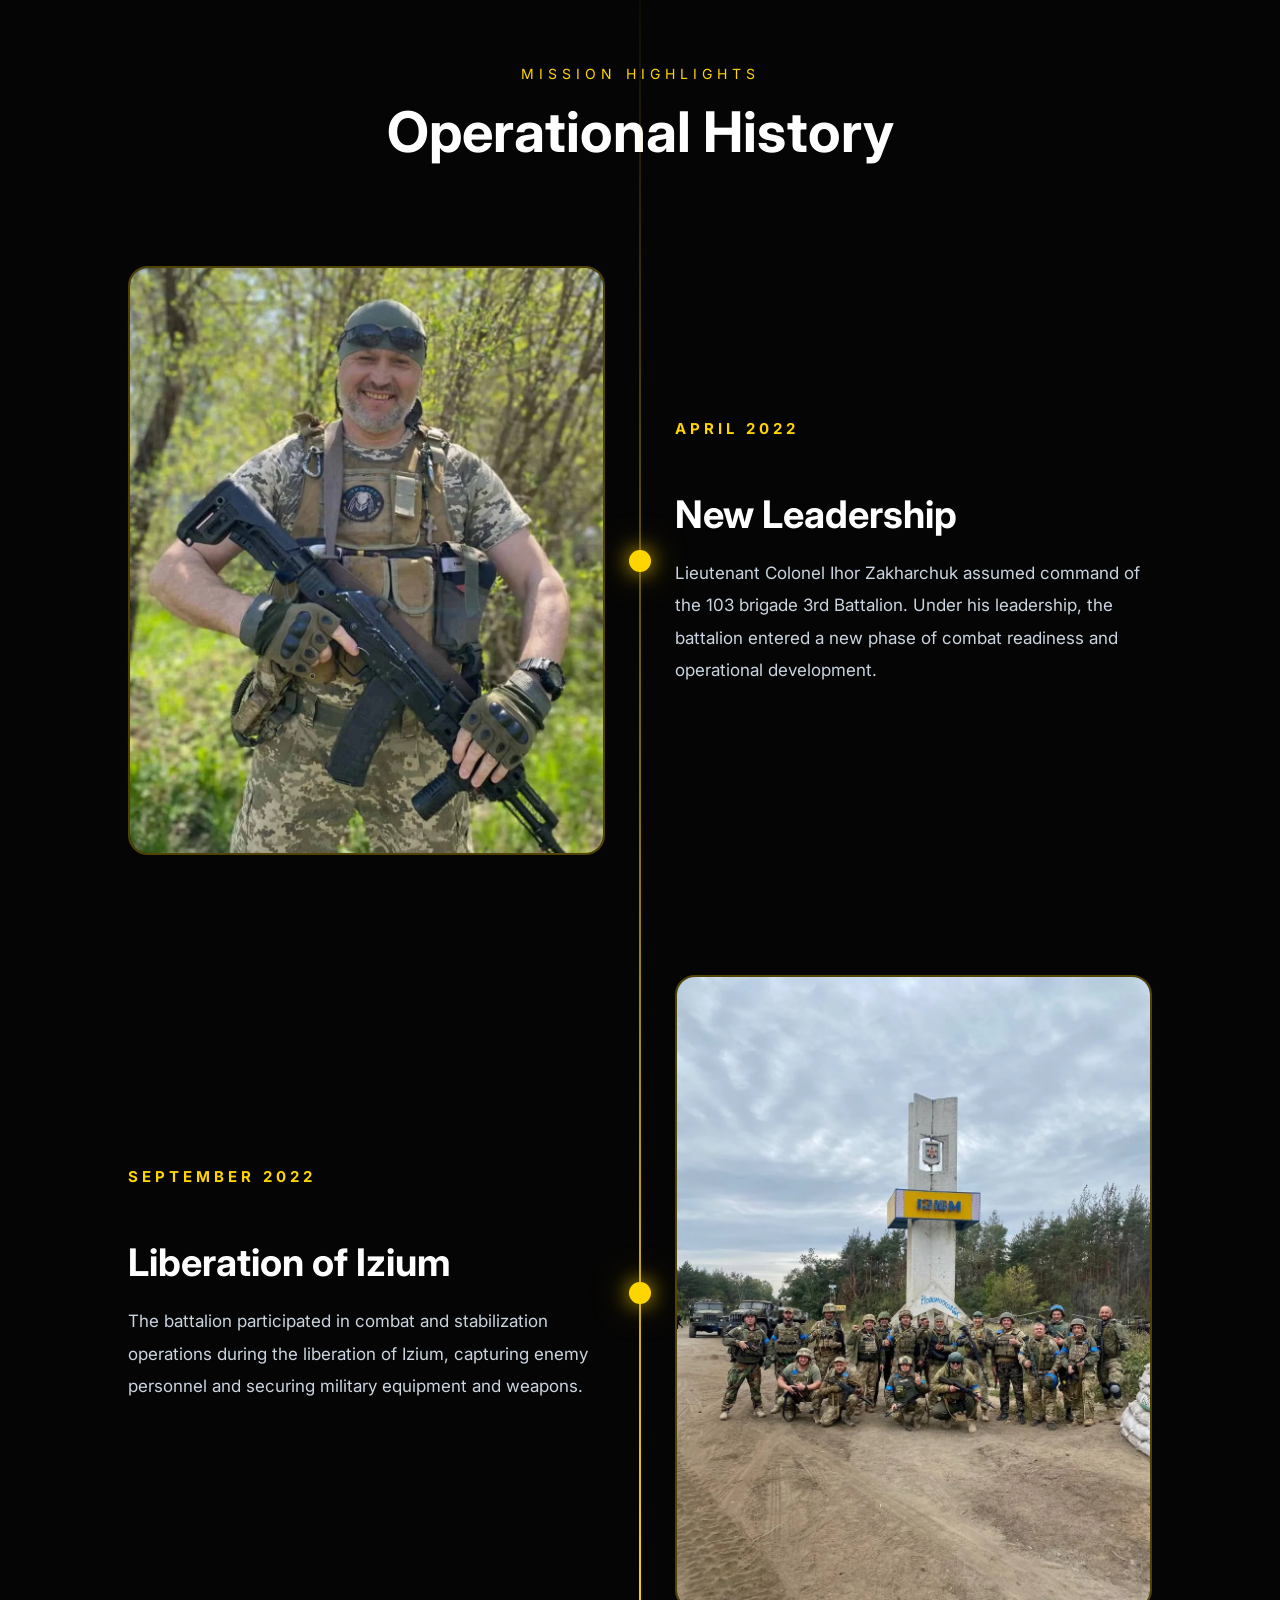
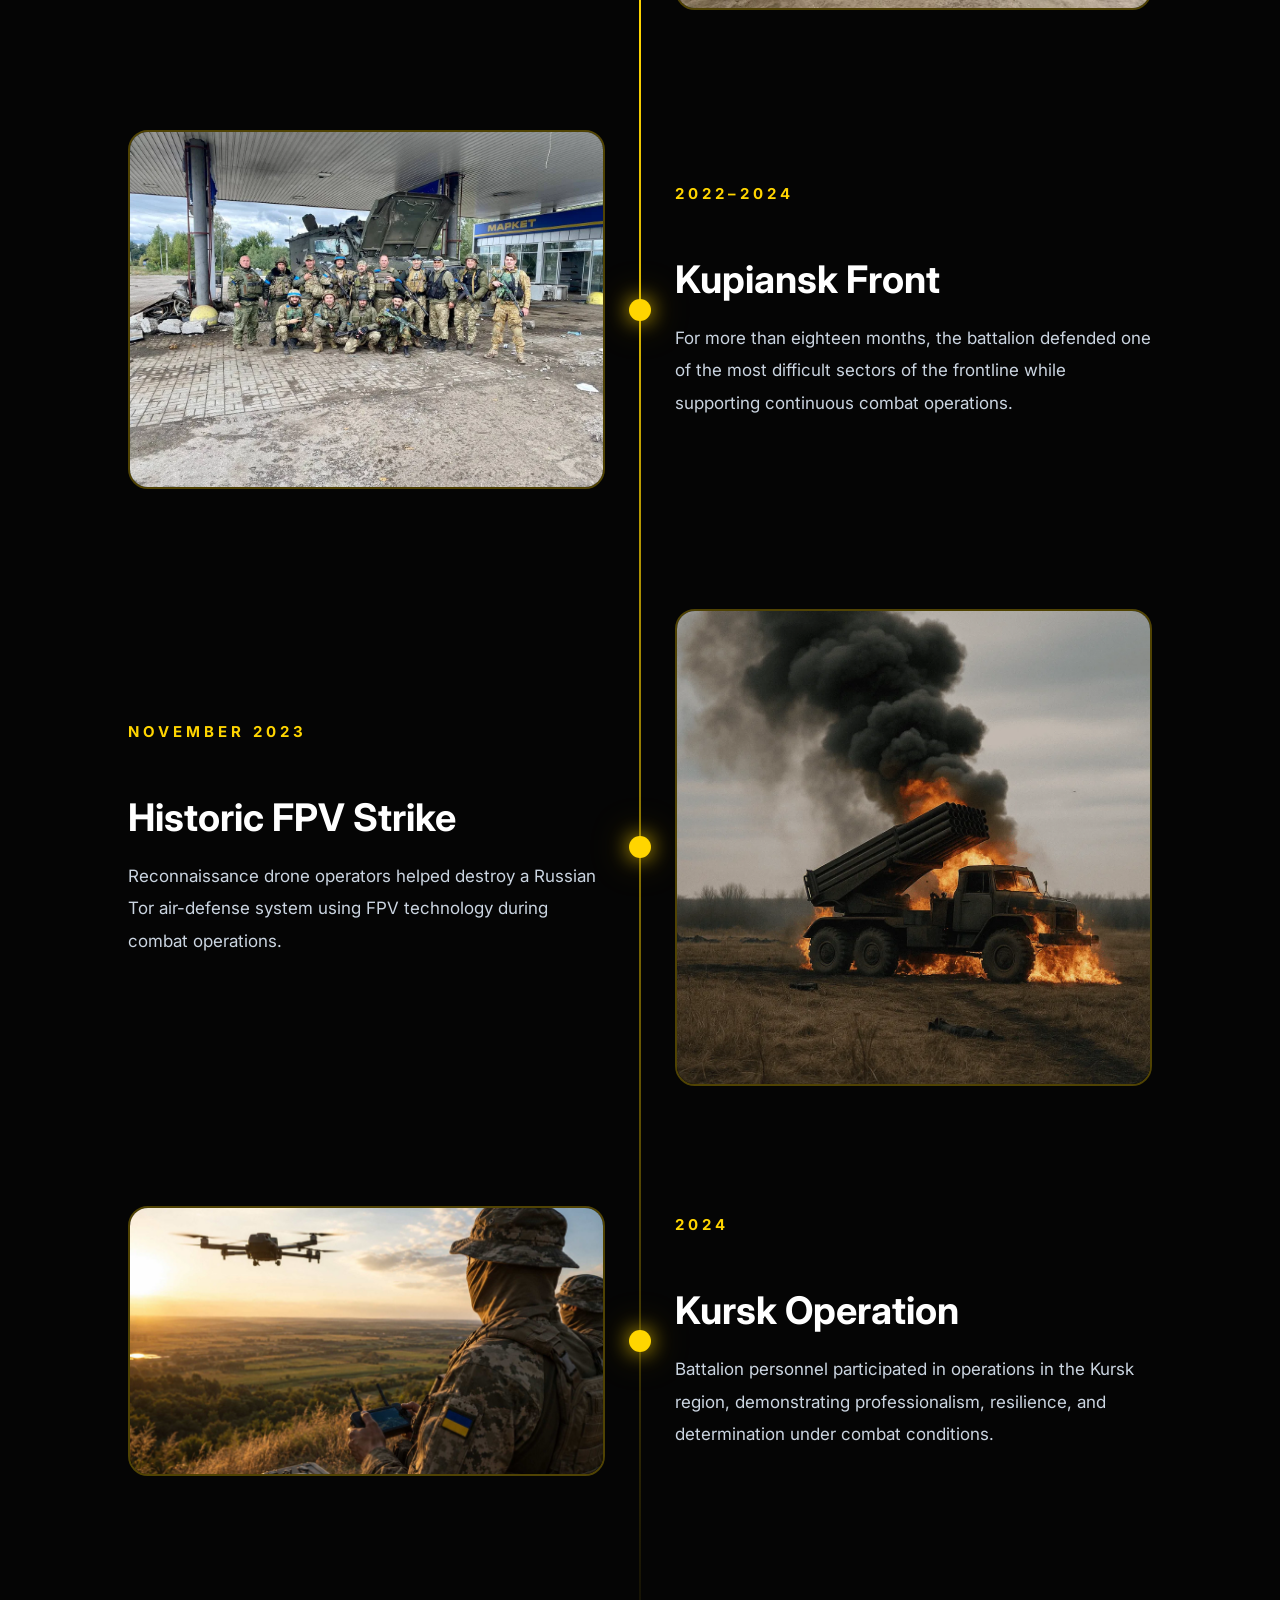
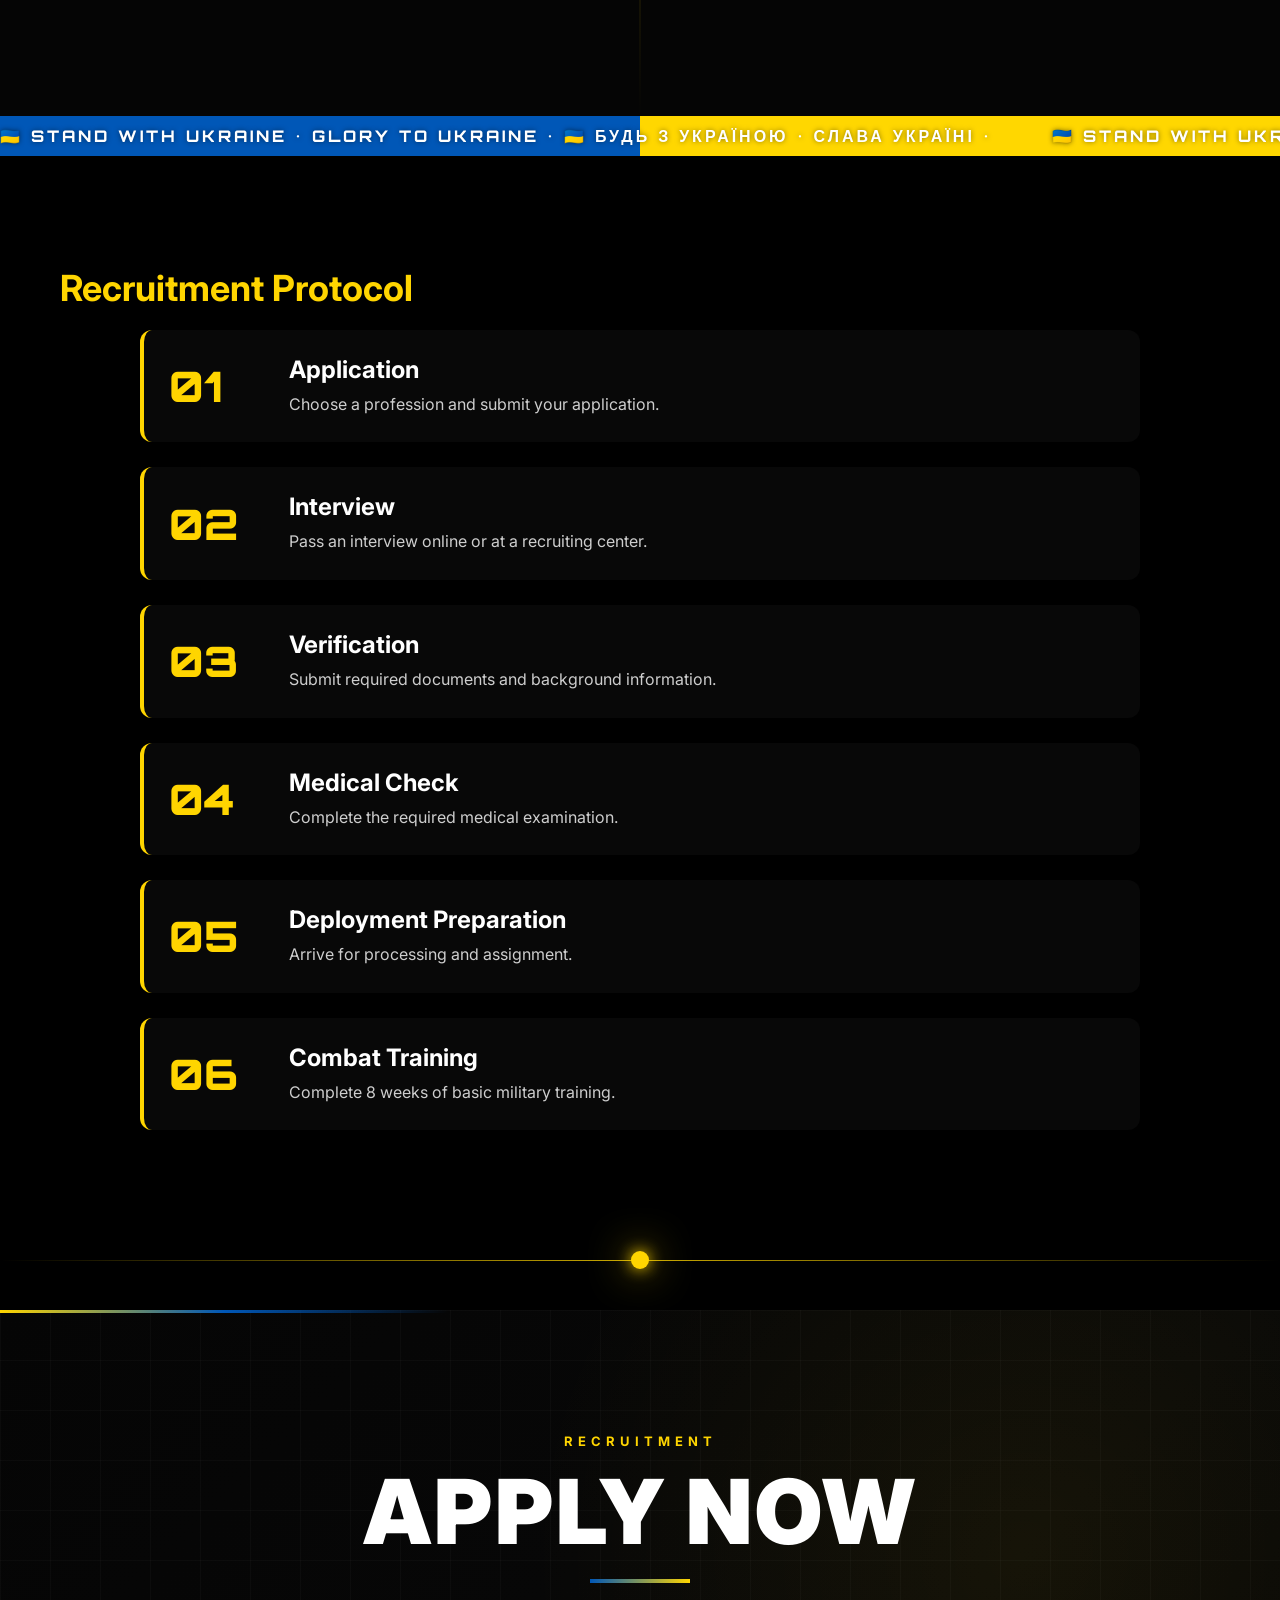
==== commit e17c1201: "finish" ====
--- a/index.html
+++ b/index.html
@@ -60,7 +60,7 @@
 <body>
 
 <header>
-    <h1 data-text="103rd Brigade, 3rd Battalion">103rd Brigade, 3rd Battalion</h1>
+    <h1 data-text="3rd Battalion, 103rd Brigade">3rd Battalion, 103rd Brigade</h1>
     <nav>
         <a href="#about" data-text="About">About</a>
         <a href="pmc.html" data-text="PMC">PMC</a>
@@ -713,13 +713,13 @@
 
         <div class="patch-text">
 
-            <span class="patch-subtitle" data-text="103rd Brigade, 3rd Battalion">
+            <span class="patch-subtitle" data-text="3rd Battalion, 103rd Brigade">
                 
 
 The 103 brigade 3rd Battalion at the initiative of the Commander-in-Chief of the Armed Forces of Ukraine—has become a symbol of courage and self-sacrifice.
             </span>
 
-            <h2 data-text="103rd Brigade, 3rd Battalion">
+            <h2 data-text="3rd Battalion, 103rd Brigade">
                 
 103 brigade 3rd battalion
             </h2>
@@ -1357,7 +1357,7 @@
         "Liberation of Izium":"Звільнення Ізюма",
         "Lieutenant Colonel Ihor Zakharchuk assumed command of the 202nd Separate Territorial Defense Battalion. Under his leadership, the battalion entered a new phase of combat readiness and operational development.":"Підполковник Ігор Захарчук прийняв командування 202-м окремим батальйоном територіальної оборони. Під його керівництвом батальйон вступив у новий етап бойової готовності та оперативного розвитку.",
         "New Leadership":"Новий командир",
-        "103rd Brigade, 3rd Battalion":"103-тя бригада 3-го батальйону",
+        "3rd Battalion, 103rd Brigade":"3 батальйон 103-ї бригади",
         "Battalion personnel participated in operations in the Kursk region, demonstrating professionalism, resilience, and determination under combat conditions.":"Особовий склад батальйону брав участь в операціях у Курській області, демонструючи професіоналізм, стійкість та рішучість у бойових умовах.",
         "Kursk Operation":"Курська операція",
         "Foreign volunteers serving alongside Ukrainian defenders are treated as brothers-in-arms united by a shared mission and common values. Ukrainian soldiers highly respect  volunteers who choose to stand with Ukraine during difficult times and support the defense of freedom and sovereignty.":"Іноземних волонтерів, які служать разом з українськими захисниками, розглядають як побратимів, об'єднаних спільною місією та спільними цінностями. Українські солдати високо поважають міжнародних волонтерів, які вирішили стояти поруч з Україною у важкі часи та підтримувати захист свободи та суверенітету.",
@@ -1372,9 +1372,9 @@
         "Logistics Base":"База матеріально-технічного забезпечення",
         "":"",
         "Volunteers":"Міжнародна співпраця та повага",
-        "The Ukrainian staff and soldiers have been nothing but exceptional when it comes to excepting and welcoming us foreign fighters. In my experience here that is a true blessing from above. Also, our battalion commander is not only combat experienced here in his homeland of Ukraine, but also is combat experienced abroad. He is a strong and smart man, with strong beliefs, and strong values. The soldiers respect him, and they are proud to follow him onto the battlefields to engage the enemy. I am proud to be here myself and can only hope that I will one day see the end of this war, with Ukraine victorious.":"Український особовий склад та солдати були просто винятковими, коли справа доходить до прийняття та гостинності нас, іноземних бійців. З мого досвіду тут, це справжнє благословення згори. Крім того, наш командир батальйону має не лише бойовий досвід тут, на батьківщині, Україні, а й бойовий досвід за кордоном. Він сильна та розумна людина, з твердими переконаннями та цінностями. Солдати поважають його і пишаються тим, що йдуть за ним на поля битв, щоб битися з ворогом. Я пишаюся тим, що сам тут, і можу лише сподіватися, що одного дня побачу кінець цієї війни, і Україна переможе.",
-        "Hello my call sign is Mason I am an American Veteran; I arrived in Ukraine in may 2022. I have served in the  Foreign legion for most of my military career here in Ukraine. In the beginning I served as a combat soldier, then as a logistics commander. I served in several battalions one being an SOF unit, special operation forces responsible for reconnaissance and medical evacuation missions.  I have served as an Instructor for the Foreign Legion and trained hundreds of soldiers. Now I currently serve for a territorial defense battalion responsible for holding the frontline between us and the Russian boarder here in our region. Here in this battalion, I am currently the head instructor, also a platoon section commander of a rifle company.  This is a new unit consisting of foreign soldiers alongside of Ukrainian soldiers working together hand in hand, to hold positions on the frontlines.":"Бажаю здоров'я, мій позивний Мейсон, я американський ветеран; я прибув до України у травні 2022 року. Більшу частину своєї військової кар'єри тут, в Україні, я прослужив у Міжнародному іноземному легіоні. Спочатку я служив солдатом, потім командиром логістики. Я служив у кількох батальйонах, один з яких був підрозділом спеціальних операцій, відповідальним за розвідку та медичну евакуацію. Я служив інструктором в Іноземному легіоні та навчив сотні солдатів. Зараз я служу в батальйоні територіальної оборони, який відповідає за утримання лінії фронту між нами та російським кордоном тут, у нашому регіоні. Тут, у цьому батальйоні, я зараз головний інструктор, а також командир відділення взводу стрілецької роти. Це новий підрозділ, що складається з іноземних солдатів разом з українськими солдатами, які працюють разом, утримуючи позиції на передовій.",
-        "Here we believe if we all work together to achieve the same goals we can push back, and destroy our common enemy. Myself and others like me who have served here in the Ukrainian armed forces since the beginning of the Russian invasion, know all to well how difficult this war has been. But we all keep going forward, we all never except defeat, and we all will continue to fight for honor and freedom for the Ukrainian people. When me and my fiancé who is a combat medical Instructor first arrived in this battalion, we were the first foreign fighters to sign a contract with them. And they treated us like family;":"Тут ми віримо, що якщо ми всі працюватимемо разом для досягнення одних і тих самих цілей, то зможемо відбити та знищити нашого спільного ворога. Я та інші, хто служив тут, у збройних силах України, з початку російського вторгнення, добре знаємо, наскільки важкою була ця війна. Але ми всі продовжуємо рухатися вперед, ми всі ніколи не чекаємо поразки і всі ми продовжуватимемо боротися за честь і свободу українського народу. Коли ми з моєю нареченою, яка є інструктором бойової медицини, вперше прибули до цього батальйону, ми були першими іноземними бійцями, які підписали з ними контракт. І вони ставилися до нас як до рідних;",
+        "The Ukrainian staff and soldiers have been nothing but exceptional when it comes to excepting and welcoming us foreign fighters. In my experience here that is a true blessing from above. Also, our battalion commander is not only combat experienced here in his homeland of Ukraine, but also is combat experienced abroad. He is a strong and smart man, with strong beliefs, and strong values. The soldiers respect him, and they are proud to follow him onto the battlefields to engage the enemy. I am proud to be here myself and can only hope that I will one day see the end of this war, with Ukraine victorious.":"Українське командування та солдатсько-сержантський особовий склад батальйону  просто виняткові люди, які з великою гостинністю прийняли нас - іноземних бійців. Можу засвідчити з власного досвіду, що це справжнє благословення згори. Окрім того наш командир батальйону має бойовий досвід не лише в Україні а й за кордоном. Він сильна та розумна людина з твердими переконаннями та загальнолюдськими цінностями. Солдати поважають його і пишаються тим, що йдуть за ним на поля битв, щоб битися з ворогом. Я також пишаюся, що знаходжуся тут і сподіваюся, що одного дня побачу кінець цієї війни та перемогу України.",
+        "Hello my call sign is Mason I am an American Veteran; I arrived in Ukraine in may 2022. I have served in the  Foreign legion for most of my military career here in Ukraine. In the beginning I served as a combat soldier, then as a logistics commander. I served in several battalions one being an SOF unit, special operation forces responsible for reconnaissance and medical evacuation missions.  I have served as an Instructor for the Foreign Legion and trained hundreds of soldiers. Now I currently serve for a territorial defense battalion responsible for holding the frontline between us and the Russian boarder here in our region. Here in this battalion, I am currently the head instructor, also a platoon section commander of a rifle company.  This is a new unit consisting of foreign soldiers alongside of Ukrainian soldiers working together hand in hand, to hold positions on the frontlines.":"Бажаю здоров'я! Мій позивний Мейсон я американський ветеран, який прибув до України у травні 2022 року. Більшу частину військової служби в Україні я провів у Міжнародному іноземному легіоні. Службу почав солдатом, потім став командиром логістики. Встиг послужити у кількох батальйонах зокрема у батальйоні сил спеціальних операцій, де був відповідальним за розвідку та медичну евакуацію. Також був інструктором в іноземному легіоні де провів навчання для сотні бійців сил оборони України. Зараз продовжую службу в батальйоні територіальної оборони, який утримує лінію фронту у визначеному районі ведення бойових (спеціальних) операцій. У даному батальйоні займаю посаду головного інструктора та командира відділення стрілецького взводу стрілецької роти. Мій підрозділ складається з іноземних добровольців та українців, які спільно стоять на захисті суверенітету і територіальної цілісності України, утримуючи позиції на передньому краї.",
+        "Here we believe if we all work together to achieve the same goals we can push back, and destroy our common enemy. Myself and others like me who have served here in the Ukrainian armed forces since the beginning of the Russian invasion, know all to well how difficult this war has been. But we all keep going forward, we all never except defeat, and we all will continue to fight for honor and freedom for the Ukrainian people. When me and my fiancé who is a combat medical Instructor first arrived in this battalion, we were the first foreign fighters to sign a contract with them. And they treated us like family;":"Ми віримо, що працюючи спільно з міжнародним співтовариством зможемо відбити агресію та знищити ворога, який загрожує не тільки Україні а всьому цивілізованому світові.  Я, та всі ми, хто служив чи продовжує служити від початку російського вторгнення, добре знаємо наскільки важкою є ця віна. Однак всі ми продовжуємо рухатися вперед бо не чекаємо поразки а продовжуємо боротися за честь і свободу українського народу. Коли ми з моєю нареченою - інструкторкою з бойової медицини вперше прибули до цього батальйону, ми стали першими іноземними бійцями, які підписали контракти, батальйон поставився до нас мов до рідних.",
         "Infantry Volunteer":"Піхотний доброволець",
         "Participate in frontline defense operations, patrol missions, and tactical support alongside  and Ukrainian units.":"Беріть участь у передових оборонних операціях, патрульних місіях та тактичній підтримці разом з міжнародними та українськими підрозділами.",
         "Combat Medic":"Бойовий медик",
@@ -1392,9 +1392,9 @@
         "Training":"Навчання",
         " Unity":"Міжнародна єдність",
         "Personal Growth":"Особистісний ріст",
-        "Challenge yourself mentally and physically while developing confidence, responsibility, and adaptability. Service within the Legion can strengthen character, leadership abilities, and the determination to overcome difficult situations in both military and everyday life.":"Кидайте собі виклик розумово та фізично, розвиваючи впевненість, відповідальність та адаптивність. Служба в Легіоні може зміцнити характер, лідерські здібності та рішучість долати складні ситуації як у війську, так і в повсякденному житті.",
-        "Serve alongside volunteers from many different countries, cultures, and backgrounds who share the same commitment to freedom and justice. The Battalion creates a strong sense of  solidarity and cooperation built on mutual respect and common goals.":"Служіть разом із волонтерами з різних країн, культур та походження, які поділяють однакову відданість свободі та справедливості.Батальйон створює сильне почуття міжнародної солідарності та співпраці, побудоване на взаємній повазі та спільних цілях.",
-        "Receive professional military and tactical training designed to prepare volunteers for real-world operations.Improve physical endurance, strategic thinking, communication skills, and the ability to perform effectively under pressure while working as part of a coordinated team.":"Пройдіть професійну військову та тактичну підготовку, розроблену для підготовки добровольців до реальних операцій. Покращте фізичну витривалість, стратегічне мислення, комунікативні навички та здатність ефективно працювати під тиском, працюючи в складі скоординованої команди.",
+        "Challenge yourself mentally and physically while developing confidence, responsibility, and adaptability. Service within the Legion can strengthen character, leadership abilities, and the determination to overcome difficult situations in both military and everyday life.":"Кидатимете собі виклик розумово та фізично, розвиваючи впевненість, відповідальність та адаптивність. Служба в Легіоні може зміцнити характер, лідерські здібності та рішучість долати складні ситуації як у війську, так і в повсякденному житті.",
+        "Serve alongside volunteers from many different countries, cultures, and backgrounds who share the same commitment to freedom and justice. The Battalion creates a strong sense of  solidarity and cooperation built on mutual respect and common goals.":"Служитимете разом із волонтерами з різних країн, культур та походження, які поділяють однакову відданість свободі та справедливості.Батальйон створює сильне почуття міжнародної солідарності та співпраці, побудоване на взаємній повазі та спільних цілях.",
+        "Receive professional military and tactical training designed to prepare volunteers for real-world operations.Improve physical endurance, strategic thinking, communication skills, and the ability to perform effectively under pressure while working as part of a coordinated team.":"Пройдете професійну військову та тактичну підготовку, розроблену для підготовки добровольців до реальних операцій. Покращите фізичну витривалість, стратегічне мислення, комунікативні навички та здатність ефективно працювати під тиском, працюючи в складі скоординованої команди.",
         "Our Mission":"Наша місія",
         "Our mission is to defend freedom, democratic values, and the sovereignty of Ukraine against armed aggression. We stand united with the people of Ukraine in the fight to protect human dignity, national independence, and the right of every nation to live without fear or occupation. The  Legion is built on the belief that freedom must be protected through courage, unity, and action. Volunteers from around the world come together not only to support Ukraine, but also to defend the principles of justice,  law, and global security. The struggle for Ukraine is a struggle for the future of democratic societies everywhere. We are committed to protecting civilians, supporting stability, and helping restore peace through strength and resilience. Every volunteer, regardless of role or background, contributes to a larger mission that reaches far beyond the battlefield. Fighters, medics, instructors, engineers, logisticians, and humanitarian personnel all play an essential part in preserving lives and resisting oppression. Our mission also includes building  solidarity and cooperation among people who refuse to remain silent in the face of violence and destruction. By standing together, we demonstrate that courage and responsibility have no borders. The Legion represents individuals who chose action over indifference and unity over fear. Service within the Legion requires discipline, honor, professionalism, and dedication. We strive to maintain the highest standards of integrity and teamwork while supporting the Armed Forces of Ukraine in defending peace and security for future generations. Every action taken today helps shape a safer tomorrow. Together, we continue to stand for freedom, protect those in danger, and support a future where nations remain independent, democratic, and secure.":"Наша місія — захищати свободу, демократичні цінності та суверенітет України від збройної агресії. Ми єдині з народом України в боротьбі за захист людської гідності, національної незалежності та права кожної нації жити без страху та окупації. Міжнародний легіон побудований на переконанні, що свобода має бути захищена через мужність, єдність та дії. Волонтери з усього світу об'єднуються не лише для підтримки України, але й для захисту принципів справедливості, міжнародного права та глобальної безпеки. Боротьба за Україну — це боротьба за майбутнє демократичних суспільств у всьому світі. Ми прагнемо захищати цивільне населення, підтримувати стабільність та допомагати відновлювати мир через силу та стійкість. Кожен волонтер, незалежно від ролі чи походження, робить свій внесок у більшу місію, яка виходить далеко за межі поля бою. Бійці, медики, інструктори, інженери, логісти та гуманітарний персонал відіграють важливу роль у збереженні життів та протистоянні гнобленню. Наша місія також включає побудову міжнародної солідарності та співпраці між людьми, які відмовляються мовчати перед обличчям насильства та руйнувань. Об'єднавшись, ми демонструємо, що мужність і відповідальність не мають кордонів. Легіон представляє людей, які обрали дії замість байдужості та єдність замість страху. Служба в Легіоні вимагає дисципліни, честі, професіоналізму та відданості. Ми прагнемо підтримувати найвищі стандарти чесності та командної роботи, підтримуючи Збройні Сили України у захисті миру та безпеки для майбутніх поколінь. Кожна дія, здійснена сьогодні, допомагає формувати безпечніше майбутнє. Разом ми продовжуємо відстоювати свободу, захищати тих, хто перебуває в небезпеці, та підтримувати майбутнє, де нації залишаються незалежними, демократичними та безпечними.",
         "PMC":"Посади",
@@ -1405,28 +1405,28 @@
         "Pass an interview online or at a recruiting center.":"Пройдіть співбесіду онлайн або в рекрутинговому центрі.",
         "Verification":"Надати документи",
         "Medical Check":"ВЛК",
-        "Submit required documents and background information.":"Надати необхідні документи та довідкову інформацію.",
-        "Complete the required medical examination.":"Пройти необхідний медичний огляд.",
+        "Submit required documents and background information.":"Надайте необхідні документи та довідкову інформацію.",
+        "Complete the required medical examination.":"Пройдіть необхідний медичний огляд.",
         "Deployment Preparation":"Початок шляху",
-        "Arrive for processing and assignment.":"Прибути для обробки та призначення.",
+        "Arrive for processing and assignment.":"Прибудьте для обробки та призначення.",
         "Combat Training":"Бойова підготовка",
-        "Complete 6–8 weeks of basic military training.":"Проходження 6–8 тижнів базової військової підготовки.",
-        "Submit required documents and background information.":"Надати необхідні документи та довідкову інформацію.",
+        "Complete 6–8 weeks of basic military training.":"Пройдіть 6–8 тижнів базової військової підготовки.",
+        "Submit required documents and background information.":"Надайте необхідні документи та довідкову інформацію.",
         "Choose a profession and submit your application.":"Оберіть професію та подайте заявку.",
         "About the battalion":"Про батальйон",
         "Today you have the opportunity to gain knowledge and hands on, actual combat experience, in the most dynamic war the world has ever seen. This war is not only a war of men and women, but it is also a war of technology and new tactical diverse machinery never used before. Here in Ukraine this is a war of past, present and the future. As it continues to evolve technological warfare advances, along with the basic tactical methods of reconnaissance, trench warfare, drone warfare, everything you may have already learned or used in past military experience has changed. Some basic military skills still are used, but here some skills will prove to be obsolete. If you are looking to be part of something that will change the world, then consider filling out a form for Joining our Battalion. Possible candidates with past military experience are greatly needed. But also, civilians with skillsets like doctors, nurses, paramedics, mechanics, police officers, private security, drivers, fire fighters, engineers, are also welcome to apply. Everyone must understand, primarily you will be trained as and serve as an infantry soldier. You will be an infantry soldier first and foremost, and if the command staff sees fit to assign you as anything else in your field of expertise, then they will make that determination.But again, you will be an infantry soldier and expected to go to combat. (For companies and individuals in the private military contractor’s field. You have the opportunity to be trained by the armed forces of Ukraine, and go to one of our basic training facilities to be trained as an infantry soldier. Once you have completed the training you will report to our Area of operation to receive adaption training for 2 weeks. After that has been completed, you will be assigned to a platoon in a rifle company. Then you will be deployed on your first rotation to a position on the frontline.There you will start to gain combat experience that will boost your resume as a private operator. Or if you’re an owner of a P.M.C. company then it will bring value to your ability to advertise that your soldiers have been trained here and fought here and are now combat veterans of this war. And all of this is at no expense to you or your company, except for you travel expenses, moving around expenses and any additional food, supplies, or additional equipment you may want. All basic equipment will be provided to you. Check the FAQ page for more details on this topic please. Also, the time you will spend training you will be paid a base salary and will already be under a 6-month contract with our battalion.":"Сьогодні у вас є можливість отримати знання та практичний бойовий досвід у найдинамічнішій війні, яку коли-небудь бачив світ. Ця війна — не лише війна чоловіків і жінок, але й війна технологій та нової тактичної різноманітної техніки, яка ніколи раніше не використовувалася. Тут, в Україні, це війна минулого, сьогодення та майбутнього. Зі зростанням технологічного прогресу війни, а також основних тактичних методів розвідки, окопної війни, війни з використанням безпілотників, все, що ви, можливо, вже вивчили або використовували в минулому військовому досвіді, змінилося. Деякі базові військові навички все ще використовуються, але деякі з них виявляться застарілими. Якщо ви хочете стати частиною чогось, що змінить світ, подумайте про заповнення форми для вступу до нашого батальйону. Потенційні кандидати з минулим військовим досвідом дуже потрібні. Але також запрошуємо до подання заявок цивільних осіб з такими навичками, як лікарі, медсестри, парамедики, механіки, поліцейські, приватні охоронці, водії, пожежники, інженери. Усі повинні розуміти, що в першу чергу ви будете навчатися та служити як піхотний солдат. Ви будете, перш за все, піхотним солдатом, і якщо командний склад вважатиме за потрібне призначити вас на будь-яку іншу посаду у вашій галузі знань, тоді вони приймуть таке рішення. Але знову ж таки, ви будете піхотним солдатом і від вас очікують участі в бойових діях. (Для компаній та фізичних осіб, що працюють у сфері приватних військових підрядників. Ви маєте можливість пройти навчання у збройних силах України та відвідати один із наших базових навчальних центрів для навчання на піхотинця. Після завершення навчання ви з'явитеся в наш район операцій для проходження адаптаційної підготовки протягом 2 тижнів. Після цього вас призначать до взводу стрілецької роти. Потім вас розгорнуть на першу ротацію на передову.) Там ви почнете отримувати бойовий досвід, який покращить ваше резюме як приватного оператора. Або, якщо ви є власником приватної військової компанії, це підвищить цінність вашої здатності рекламувати, що ваші солдати пройшли тут навчання, воювали тут і тепер є ветеранами бойових дій цієї війни. І все це безкоштовно для вас чи вашої компанії, за винятком транспортних витрат, витрат на переїзд та будь-якого додаткового харчування, припасів чи спорядження, яке вам може знадобитися. Вам буде надано все основне спорядження. Будь ласка, перегляньте сторінку поширених запитань для отримання додаткової інформації з цієї теми. Також, за час, який ви проведете на навчанні, вам буде виплачено базову зарплату, і ви вже... бути за 6-місячним контрактом з нашим батальйоном.",
         "Private Military Contractor Companies":"Приватні військові підрядні компанії",
         "Why Join":"Навіщо приєднуватися",
-        "About": "Про Легіон","Mission":"Наша Місія","Benefits":"Чому Приєднатись","Process":"Процес","Join":"Приєднатись",
+        "About": "Про батальйон","Mission":"Наша Місія","Benefits":"Чому Приєднатись","Process":"Процес","Join":"Приєднатись",
         "Defend Freedom. Stand With Ukraine.":"Захищайте Свободу. Станьте з Україною.",
         "Join a global brotherhood of volunteers...":"Приєднуйтесь до глобального братства добровольців...",
         "Join Now":"Приєднатись Зараз",
         "About the Legion":"Міжнародний Легіон України — це військове формування іноземних добровольців...",
         "Our Mission":"Наша Місія",
         "We are committed to defending democratic values...":"Ми прагнемо захищати демократичні цінності, цивільних та забезпечувати мир силою...",
-        "Purpose":"Мета","Be part of something meaningful and historic.":"Станьте частиною чогось значущого та історичного.",
-        "Experience":"Досвід","Gain real-world discipline, teamwork, and resilience.":"Отримайте реальний досвід, дисципліну та командну роботу.",
-        "Brotherhood":"Братство","Join a global network of dedicated individuals.":"Приєднуйтесь до глобальної мережі відданих людей.",
+        "Purpose":"Мета","Be part of something meaningful and historic.":"Стати частиною чогось значущого та історичного.",
+        "Experience":"Досвід","Gain real-world discipline, teamwork, and resilience.":"Набудете реального досвіду, дисципліну та командну роботу.",
+        "Brotherhood":"Братство","Join a global network of dedicated individuals.":"Станете одним із відданих людей глобальної мережі.",
         "Submit Application":"Подати заявку",
         "Step 1:":"Крок 1:","Step 2:":"Крок 2:","Step 3:":"Крок 3:","Step 4:":"Крок 4:",
         "Apply Now":"Подати заявку","Submit Application":"Відправити Заявку",
@@ -1478,6 +1478,7 @@
         "Adaptation":"Адаптація",
         "Deployment":"Розвиток",
         "IMPORTANT":"ВАЖЛИВО",
+        "Complete 6–8 weeks of basic military training.":"Пройдіть 6–8 тижнів базової військової підготовки.",
         "All interviews will be done personally by the foreign unit commander. All personnel must understand that service begins with the role of an infantry soldier. Any additional specialization or assignment is determined by the command based on operational requirements.":"Усі співбесіди проводитиме особисто командир іноземного підрозділу. Весь особовий склад повинен розуміти, що служба розпочинається з виконання обов’язків піхотинця. Будь-яка додаткова спеціалізація чи призначення визначаються командуванням з огляду на оперативні потреби.",
         "Candidates with previous military experience are highly valued. At the same time, people with professional backgrounds in medicine, engineering, mechanics, driving, emergency services and other specialized fields may also apply.":"Високо цінуються кандидати з попереднім військовим досвідом. Водночас подавати заявки можуть і фахівці в галузі медицини, інженерії, механіки, водіння, аварійно-рятувальних служб та інших спеціалізованих сфер.",
         "Today you have the opportunity to gain knowledge and hands on, actual combat experience, in the most dynamic war the world has ever seen. This war is not only a war of men and women, but it is also a war of technology and new tactical diverse machinery never used before. Here in Ukraine this is a war of past, present and the future. As it continues to evolve technological warfare advances, along with the basic tactical methods of reconnaissance, trench warfare, drone warfare, everything you may have already learned or used in past military experience has changed. Some basic military skills still are used, but here some skills will prove to be obsolete.":"Сьогодні ви маєте можливість здобути знання та практичний бойовий досвід у найдинамічнішій війні, яку коли-небудь бачив світ. Це війна не лише людей — це також війна технологій і новітніх, різноманітних технічних засобів, що раніше не застосовувалися. Тут, в Україні, це війна минулого, теперішнього й майбутнього. У міру розвитку технологічної складової бойових дій змінюється все: від базових тактичних методів розвідки та позиційної війни в окопах до застосування безпілотників; усе, що ви, можливо, вже знали чи використовували раніше, зазнало змін. Деякі базові військові навички залишаються актуальними, проте інші тут можуть виявитися застарілими.",
@@ -1493,7 +1494,7 @@
         "Liberation of Izium":"Звільнення Ізюма",
         "Lieutenant Colonel Ihor Zakharchuk assumed command of the 202nd Separate Territorial Defense Battalion. Under his leadership, the battalion entered a new phase of combat readiness and operational development.":"Підполковник Ігор Захарчук прийняв командування 202-м окремим батальйоном територіальної оборони. Під його керівництвом батальйон вступив у новий етап бойової готовності та оперативного розвитку.",
         "New Leadership":"Новий командир",
-        "103rd Brigade, 3rd Battalion":"103-тя бригада 3-го батальйону",
+        "3rd Battalion, 103rd Brigade":"3 батальйон 103-ї бригади",
         "Battalion personnel participated in operations in the Kursk region, demonstrating professionalism, resilience, and determination under combat conditions.":"Особовий склад батальйону брав участь в операціях у Курській області, демонструючи професіоналізм, стійкість та рішучість у бойових умовах.",
         "Kursk Operation":"Курська операція",
         "Foreign volunteers serving alongside Ukrainian defenders are treated as brothers-in-arms united by a shared mission and common values. Ukrainian soldiers highly respect  volunteers who choose to stand with Ukraine during difficult times and support the defense of freedom and sovereignty.":"Іноземних волонтерів, які служать разом з українськими захисниками, розглядають як побратимів, об'єднаних спільною місією та спільними цінностями. Українські солдати високо поважають міжнародних волонтерів, які вирішили стояти поруч з Україною у важкі часи та підтримувати захист свободи та суверенітету.",
@@ -1508,9 +1509,9 @@
         "Logistics Base":"База матеріально-технічного забезпечення",
         "":"",
         "Cooperation & Respect":"Міжнародна співпраця та повага",
-        "The Ukrainian staff and soldiers have been nothing but exceptional when it comes to excepting and welcoming us foreign fighters. In my experience here that is a true blessing from above. Also, our battalion commander is not only combat experienced here in his homeland of Ukraine, but also is combat experienced abroad. He is a strong and smart man, with strong beliefs, and strong values. The soldiers respect him, and they are proud to follow him onto the battlefields to engage the enemy. I am proud to be here myself and can only hope that I will one day see the end of this war, with Ukraine victorious.":"Український особовий склад та солдати були просто винятковими, коли справа доходить до прийняття та гостинності нас, іноземних бійців. З мого досвіду тут, це справжнє благословення згори. Крім того, наш командир батальйону має не лише бойовий досвід тут, на батьківщині, Україні, а й бойовий досвід за кордоном. Він сильна та розумна людина, з твердими переконаннями та цінностями. Солдати поважають його і пишаються тим, що йдуть за ним на поля битв, щоб битися з ворогом. Я пишаюся тим, що сам тут, і можу лише сподіватися, що одного дня побачу кінець цієї війни, і Україна переможе.",
-        "Hello my call sign is Mason I am an American Veteran; I arrived in Ukraine in may 2022. I have served in the  Foreign legion for most of my military career here in Ukraine. In the beginning I served as a combat soldier, then as a logistics commander. I served in several battalions one being an SOF unit, special operation forces responsible for reconnaissance and medical evacuation missions.  I have served as an Instructor for the Foreign Legion and trained hundreds of soldiers. Now I currently serve for a territorial defense battalion responsible for holding the frontline between us and the Russian boarder here in our region. Here in this battalion, I am currently the head instructor, also a platoon section commander of a rifle company.  This is a new unit consisting of foreign soldiers alongside of Ukrainian soldiers working together hand in hand, to hold positions on the frontlines.":"Бажаю здоров'я, мій позивний Мейсон, я американський ветеран; я прибув до України у травні 2022 року. Більшу частину своєї військової кар'єри тут, в Україні, я прослужив у Міжнародному іноземному легіоні. Спочатку я служив солдатом, потім командиром логістики. Я служив у кількох батальйонах, один з яких був підрозділом спеціальних операцій, відповідальним за розвідку та медичну евакуацію. Я служив інструктором в Іноземному легіоні та навчив сотні солдатів. Зараз я служу в батальйоні територіальної оборони, який відповідає за утримання лінії фронту між нами та російським кордоном тут, у нашому регіоні. Тут, у цьому батальйоні, я зараз головний інструктор, а також командир відділення взводу стрілецької роти. Це новий підрозділ, що складається з іноземних солдатів разом з українськими солдатами, які працюють разом, утримуючи позиції на передовій.",
-        "Here we believe if we all work together to achieve the same goals we can push back, and destroy our common enemy. Myself and others like me who have served here in the Ukrainian armed forces since the beginning of the Russian invasion, know all to well how difficult this war has been. But we all keep going forward, we all never except defeat, and we all will continue to fight for honor and freedom for the Ukrainian people. When me and my fiancé who is a combat medical Instructor first arrived in this battalion, we were the first foreign fighters to sign a contract with them. And they treated us like family;":"Тут ми віримо, що якщо ми всі працюватимемо разом для досягнення одних і тих самих цілей, то зможемо відбити та знищити нашого спільного ворога. Я та інші, хто служив тут, у збройних силах України, з початку російського вторгнення, добре знаємо, наскільки важкою була ця війна. Але ми всі продовжуємо рухатися вперед, ми всі ніколи не чекаємо поразки і всі ми продовжуватимемо боротися за честь і свободу українського народу. Коли ми з моєю нареченою, яка є інструктором бойової медицини, вперше прибули до цього батальйону, ми були першими іноземними бійцями, які підписали з ними контракт. І вони ставилися до нас як до рідних;",
+        "The Ukrainian staff and soldiers have been nothing but exceptional when it comes to excepting and welcoming us foreign fighters. In my experience here that is a true blessing from above. Also, our battalion commander is not only combat experienced here in his homeland of Ukraine, but also is combat experienced abroad. He is a strong and smart man, with strong beliefs, and strong values. The soldiers respect him, and they are proud to follow him onto the battlefields to engage the enemy. I am proud to be here myself and can only hope that I will one day see the end of this war, with Ukraine victorious.":"Українське командування та солдатсько-сержантський особовий склад батальйону  просто виняткові люди, які з великою гостинністю прийняли нас - іноземних бійців. Можу засвідчити з власного досвіду, що це справжнє благословення згори. Окрім того наш командир батальйону має бойовий досвід не лише в Україні а й за кордоном. Він сильна та розумна людина з твердими переконаннями та загальнолюдськими цінностями. Солдати поважають його і пишаються тим, що йдуть за ним на поля битв, щоб битися з ворогом. Я також пишаюся, що знаходжуся тут і сподіваюся, що одного дня побачу кінець цієї війни та перемогу України.",
+        "Hello my call sign is Mason I am an American Veteran; I arrived in Ukraine in may 2022. I have served in the  Foreign legion for most of my military career here in Ukraine. In the beginning I served as a combat soldier, then as a logistics commander. I served in several battalions one being an SOF unit, special operation forces responsible for reconnaissance and medical evacuation missions.  I have served as an Instructor for the Foreign Legion and trained hundreds of soldiers. Now I currently serve for a territorial defense battalion responsible for holding the frontline between us and the Russian boarder here in our region. Here in this battalion, I am currently the head instructor, also a platoon section commander of a rifle company.  This is a new unit consisting of foreign soldiers alongside of Ukrainian soldiers working together hand in hand, to hold positions on the frontlines.":"Бажаю здоров'я! Мій позивний Мейсон я американський ветеран, який прибув до України у травні 2022 року. Більшу частину військової служби в Україні я провів у Міжнародному іноземному легіоні. Службу почав солдатом, потім став командиром логістики. Встиг послужити у кількох батальйонах зокрема у батальйоні сил спеціальних операцій, де був відповідальним за розвідку та медичну евакуацію. Також був інструктором в іноземному легіоні де провів навчання для сотні бійців сил оборони України. Зараз продовжую службу в батальйоні територіальної оборони, який утримує лінію фронту у визначеному районі ведення бойових (спеціальних) операцій. У даному батальйоні займаю посаду головного інструктора та командира відділення стрілецького взводу стрілецької роти. Мій підрозділ складається з іноземних добровольців та українців, які спільно стоять на захисті суверенітету і територіальної цілісності України, утримуючи позиції на передньому краї.",
+        "Here we believe if we all work together to achieve the same goals we can push back, and destroy our common enemy. Myself and others like me who have served here in the Ukrainian armed forces since the beginning of the Russian invasion, know all to well how difficult this war has been. But we all keep going forward, we all never except defeat, and we all will continue to fight for honor and freedom for the Ukrainian people. When me and my fiancé who is a combat medical Instructor first arrived in this battalion, we were the first foreign fighters to sign a contract with them. And they treated us like family;":"Ми віримо, що працюючи спільно з міжнародним співтовариством зможемо відбити агресію та знищити ворога, який загрожує не тільки Україні а всьому цивілізованому світові.  Я, та всі ми, хто служив чи продовжує служити від початку російського вторгнення, добре знаємо наскільки важкою є ця віна. Однак всі ми продовжуємо рухатися вперед бо не чекаємо поразки а продовжуємо боротися за честь і свободу українського народу. Коли ми з моєю нареченою - інструкторкою з бойової медицини вперше прибули до цього батальйону, ми стали першими іноземними бійцями, які підписали контракти, батальйон поставився до нас мов до рідних.",
         "Infantry Volunteer":"Піхотний доброволець",
         "Participate in frontline defense operations, patrol missions, and tactical support alongside  and Ukrainian units.":"Беріть участь у передових оборонних операціях, патрульних місіях та тактичній підтримці разом з міжнародними та українськими підрозділами.",
         "Combat Medic":"Бойовий медик",
@@ -1528,9 +1529,9 @@
         "Training":"Навчання",
         " Unity":"Міжнародна єдність",
         "Personal Growth":"Особистісний ріст",
-        "Challenge yourself mentally and physically while developing confidence, responsibility, and adaptability. Service within the Legion can strengthen character, leadership abilities, and the determination to overcome difficult situations in both military and everyday life.":"Кидайте собі виклик розумово та фізично, розвиваючи впевненість, відповідальність та адаптивність. Служба в Батальйоні може зміцнити характер, лідерські здібності та рішучість долати складні ситуації як у війську, так і в повсякденному житті.",
-        "Serve alongside volunteers from many different countries, cultures, and backgrounds who share the same commitment to freedom and justice. The Battalion creates a strong sense of  solidarity and cooperation built on mutual respect and common goals.":"Служіть разом із волонтерами з різних країн, культур та походження, які поділяють однакову відданість свободі та справедливості.Батальйон створює сильне почуття міжнародної солідарності та співпраці, побудоване на взаємній повазі та спільних цілях.",
-        "Receive professional military and tactical training designed to prepare volunteers for real-world operations.Improve physical endurance, strategic thinking, communication skills, and the ability to perform effectively under pressure while working as part of a coordinated team.":"Пройдіть професійну військову та тактичну підготовку, розроблену для підготовки добровольців до реальних операцій. Покращте фізичну витривалість, стратегічне мислення, комунікативні навички та здатність ефективно працювати під тиском, працюючи в складі скоординованої команди.",
+        "Challenge yourself mentally and physically while developing confidence, responsibility, and adaptability. Service within the Legion can strengthen character, leadership abilities, and the determination to overcome difficult situations in both military and everyday life.":"Кидатимете собі виклик розумово та фізично, розвиваючи впевненість, відповідальність та адаптивність. Служба в Батальйоні може зміцнити характер, лідерські здібності та рішучість долати складні ситуації як у війську, так і в повсякденному житті.",
+        "Serve alongside volunteers from many different countries, cultures, and backgrounds who share the same commitment to freedom and justice. The Battalion creates a strong sense of  solidarity and cooperation built on mutual respect and common goals.":"Служитимете разом із волонтерами з різних країн, культур та походження, які поділяють однакову відданість свободі та справедливості.Батальйон створює сильне почуття міжнародної солідарності та співпраці, побудоване на взаємній повазі та спільних цілях.",
+        "Receive professional military and tactical training designed to prepare volunteers for real-world operations.Improve physical endurance, strategic thinking, communication skills, and the ability to perform effectively under pressure while working as part of a coordinated team.":"Пройдете професійну військову та тактичну підготовку, розроблену для підготовки добровольців до реальних операцій. Покращите фізичну витривалість, стратегічне мислення, комунікативні навички та здатність ефективно працювати під тиском, працюючи в складі скоординованої команди.",
         "Our Mission":"Наша місія",
         "Our mission is to defend freedom, democratic values, and the sovereignty of Ukraine against armed aggression. We stand united with the people of Ukraine in the fight to protect human dignity, national independence, and the right of every nation to live without fear or occupation. Our battalion is built on the belief that freedom must be protected through courage, unity, and action. Volunteers from around the world come together not only to support Ukraine, but also to defend the principles of justice,  law, and global security. The struggle for Ukraine is a struggle for the future of democratic societies everywhere. We are committed to protecting civilians, supporting stability, and helping restore peace through strength and resilience. Every volunteer, regardless of role or background, contributes to a larger mission that reaches far beyond the battlefield. Fighters, medics, instructors, engineers, logisticians, and humanitarian personnel all play an essential part in preserving lives and resisting oppression. Our mission also includes building  solidarity and cooperation among people who refuse to remain silent in the face of violence and destruction. By standing together, we demonstrate that courage and responsibility have no borders. Our unit represents individuals who chose action over indifference and unity over fear. Service within our battalion requires discipline, honor, professionalism, and dedication. We strive to maintain the highest standards of integrity and teamwork while supporting the defense of Ukraine and contributing to peace and security for future generations. Every action taken today helps shape a safer tomorrow. Together, we continue to stand for freedom, protect those in danger, and support a future where nations remain independent, democratic, and secure.":"Наша місія — захищати свободу, демократичні цінності та суверенітет України від збройної агресії. Ми єдині з народом України в боротьбі за захист людської гідності, національної незалежності та права кожної нації жити без страху та окупації. Наш батальйон побудований на переконанні, що свобода має бути захищена через мужність, єдність та дії. Волонтери з усього світу об'єднуються не лише для підтримки України, але й для захисту принципів справедливості, міжнародного права та глобальної безпеки. Боротьба за Україну — це боротьба за майбутнє демократичних суспільств у всьому світі. Ми прагнемо захищати цивільне населення, підтримувати стабільність та допомагати відновлювати мир через силу та стійкість. Кожен волонтер, незалежно від ролі чи походження, робить свій внесок у більшу місію, яка виходить далеко за межі поля бою. Бійці, медики, інструктори, інженери, логісти та гуманітарний персонал відіграють важливу роль у збереженні життів та протистоянні гнобленню. Наша місія також включає побудову міжнародної солідарності та співпраці між людьми, які відмовляються мовчати перед обличчям насильства та руйнувань. Об'єднавшись, ми демонструємо, що мужність і відповідальність не мають кордонів. Наш підрозділ представляє людей, які обрали дію замість байдужості та єдність замість страху. Служба в нашому батальйоні вимагає дисципліни, честі, професіоналізму та відданості. Ми прагнемо підтримувати найвищі стандарти чесності та командної роботи, підтримуючи оборону України та роблячи свій внесок у мир і безпеку для майбутніх поколінь. Кожна дія, здійснена сьогодні, допомагає формувати безпечніше майбутнє. Разом ми продовжуємо відстоювати свободу, захищати тих, хто перебуває в небезпеці, та підтримувати майбутнє, де нації залишаються незалежними, демократичними та безпечними.",
         "PMC":"Посади",
@@ -1541,28 +1542,28 @@
         "Pass an interview online or at a recruiting center.":"Пройдіть співбесіду онлайн або в рекрутинговому центрі.",
         "Verification":"Надати документи",
         "Medical Check":"ВЛК",
-        "Submit required documents and background information.":"Надати необхідні документи та довідкову інформацію.",
-        "Complete the required medical examination.":"Пройти необхідний медичний огляд.",
+        "Submit required documents and background information.":"Надайте необхідні документи та довідкову інформацію.",
+        "Complete the required medical examination.":"Пройдіть необхідний медичний огляд.",
         "Deployment Preparation":"Початок шляху",
-        "Arrive for processing and assignment.":"Прибути для обробки та призначення.",
+        "Arrive for processing and assignment.":"Прибудьте для обробки та призначення.",
         "Combat Training":"Бойова підготовка",
         "Complete 8 weeks of basic military training.":"Проходження 8 тижнів базової військової підготовки.",
-        "Submit required documents and background information.":"Надати необхідні документи та довідкову інформацію.",
+        "Submit required documents and background information.":"Надайте необхідні документи та довідкову інформацію.",
         "Choose a profession and submit your application.":"Оберіть професію та подайте заявку.",
         "About the battalion":"Про батальйон",
         "Today you have the opportunity to gain knowledge and hands on, actual combat experience, in the most dynamic war the world has ever seen. This war is not only a war of men and women, but it is also a war of technology and new tactical diverse machinery never used before. Here in Ukraine this is a war of past, present and the future. As it continues to evolve technological warfare advances, along with the basic tactical methods of reconnaissance, trench warfare, drone warfare, everything you may have already learned or used in past military experience has changed. Some basic military skills still are used, but here some skills will prove to be obsolete. If you are looking to be part of something that will change the world, then consider filling out a form for Joining our Battalion. Possible candidates with past military experience are greatly needed. But also, civilians with skillsets like doctors, nurses, paramedics, mechanics, police officers, private security, drivers, fire fighters, engineers, are also welcome to apply. Everyone must understand, primarily you will be trained as and serve as an infantry soldier. You will be an infantry soldier first and foremost, and if the command staff sees fit to assign you as anything else in your field of expertise, then they will make that determination.But again, you will be an infantry soldier and expected to go to combat. (For companies and individuals in the private military contractor’s field. You have the opportunity to be trained by the armed forces of Ukraine, and go to one of our basic training facilities to be trained as an infantry soldier. Once you have completed the training you will report to our Area of operation to receive adaption training for 2 weeks. After that has been completed, you will be assigned to a platoon in a rifle company. Then you will be deployed on your first rotation to a position on the frontline.There you will start to gain combat experience that will boost your resume as a private operator. Or if you’re an owner of a P.M.C. company then it will bring value to your ability to advertise that your soldiers have been trained here and fought here and are now combat veterans of this war. And all of this is at no expense to you or your company, except for you travel expenses, moving around expenses and any additional food, supplies, or additional equipment you may want. All basic equipment will be provided to you. Check the FAQ page for more details on this topic please. Also, the time you will spend training you will be paid a base salary and will already be under a 6-month contract with our battalion.":"Сьогодні у вас є можливість отримати знання та практичний бойовий досвід у найдинамічнішій війні, яку коли-небудь бачив світ. Ця війна — не лише війна чоловіків і жінок, але й війна технологій та нової тактичної різноманітної техніки, яка ніколи раніше не використовувалася. Тут, в Україні, це війна минулого, сьогодення та майбутнього. Зі зростанням технологічного прогресу війни, а також основних тактичних методів розвідки, окопної війни, війни з використанням безпілотників, все, що ви, можливо, вже вивчили або використовували в минулому військовому досвіді, змінилося. Деякі базові військові навички все ще використовуються, але деякі з них виявляться застарілими. Якщо ви хочете стати частиною чогось, що змінить світ, подумайте про заповнення форми для вступу до нашого батальйону. Потенційні кандидати з минулим військовим досвідом дуже потрібні. Але також запрошуємо до подання заявок цивільних осіб з такими навичками, як лікарі, медсестри, парамедики, механіки, поліцейські, приватні охоронці, водії, пожежники, інженери. Усі повинні розуміти, що в першу чергу ви будете навчатися та служити як піхотний солдат. Ви будете, перш за все, піхотним солдатом, і якщо командний склад вважатиме за потрібне призначити вас на будь-яку іншу посаду у вашій галузі знань, тоді вони приймуть таке рішення. Але знову ж таки, ви будете піхотним солдатом і від вас очікують участі в бойових діях. (Для компаній та фізичних осіб, що працюють у сфері приватних військових підрядників. Ви маєте можливість пройти навчання у збройних силах України та відвідати один із наших базових навчальних центрів для навчання на піхотинця. Після завершення навчання ви з'явитеся в наш район операцій для проходження адаптаційної підготовки протягом 2 тижнів. Після цього вас призначать до взводу стрілецької роти. Потім вас розгорнуть на першу ротацію на передову.) Там ви почнете отримувати бойовий досвід, який покращить ваше резюме як приватного оператора. Або, якщо ви є власником приватної військової компанії, це підвищить цінність вашої здатності рекламувати, що ваші солдати пройшли тут навчання, воювали тут і тепер є ветеранами бойових дій цієї війни. І все це безкоштовно для вас чи вашої компанії, за винятком транспортних витрат, витрат на переїзд та будь-якого додаткового харчування, припасів чи спорядження, яке вам може знадобитися. Вам буде надано все основне спорядження. Будь ласка, перегляньте сторінку поширених запитань для отримання додаткової інформації з цієї теми. Також, за час, який ви проведете на навчанні, вам буде виплачено базову зарплату, і ви вже... бути за 6-місячним контрактом з нашим батальйоном.",
         "Private Military Contractor Companies":"Приватні військові підрядні компанії",
         "Why Join":"Навіщо приєднуватися",
-        "About": "Про Легіон","Mission":"Наша Місія","Benefits":"Чому Приєднатись","Process":"Процес","Join":"Приєднатись",
+        "About": "Про батальйон","Mission":"Наша Місія","Benefits":"Чому Приєднатись","Process":"Процес","Join":"Приєднатись",
         "Defend Freedom. Stand With Ukraine.":"Захищайте Свободу. Станьте з Україною.",
         "Join a global brotherhood of volunteers...":"Приєднуйтесь до глобального братства добровольців...",
         "Join Now":"Приєднатись Зараз",
         "About the Legion":"Міжнародний Легіон України — це військове формування іноземних добровольців...",
         "Our Mission":"Наша Місія",
         "We are committed to defending democratic values...":"Ми прагнемо захищати демократичні цінності, цивільних та забезпечувати мир силою...",
-        "Purpose":"Мета","Be part of something meaningful and historic.":"Станьте частиною чогось значущого та історичного.",
-        "Experience":"Досвід","Gain real-world discipline, teamwork, and resilience.":"Отримайте реальний досвід, дисципліну та командну роботу.",
-        "Brotherhood":"Братство","Join a global network of dedicated individuals.":"Приєднуйтесь до глобальної мережі відданих людей.",
+        "Purpose":"Мета","Be part of something meaningful and historic.":"Стати частиною чогось значущого та історичного.",
+        "Experience":"Досвід","Gain real-world discipline, teamwork, and resilience.":"Набудете реального досвіду, дисципліну та командну роботу.",
+        "Brotherhood":"Братство","Join a global network of dedicated individuals.":"Станете одним із відданих людей глобальної мережі.",
         "Submit Application":"Подати заявку",
         "Step 1:":"Крок 1:","Step 2:":"Крок 2:","Step 3:":"Крок 3:","Step 4:":"Крок 4:",
         "Apply Now":"Подати заявку","Submit Application":"Відправити Заявку",
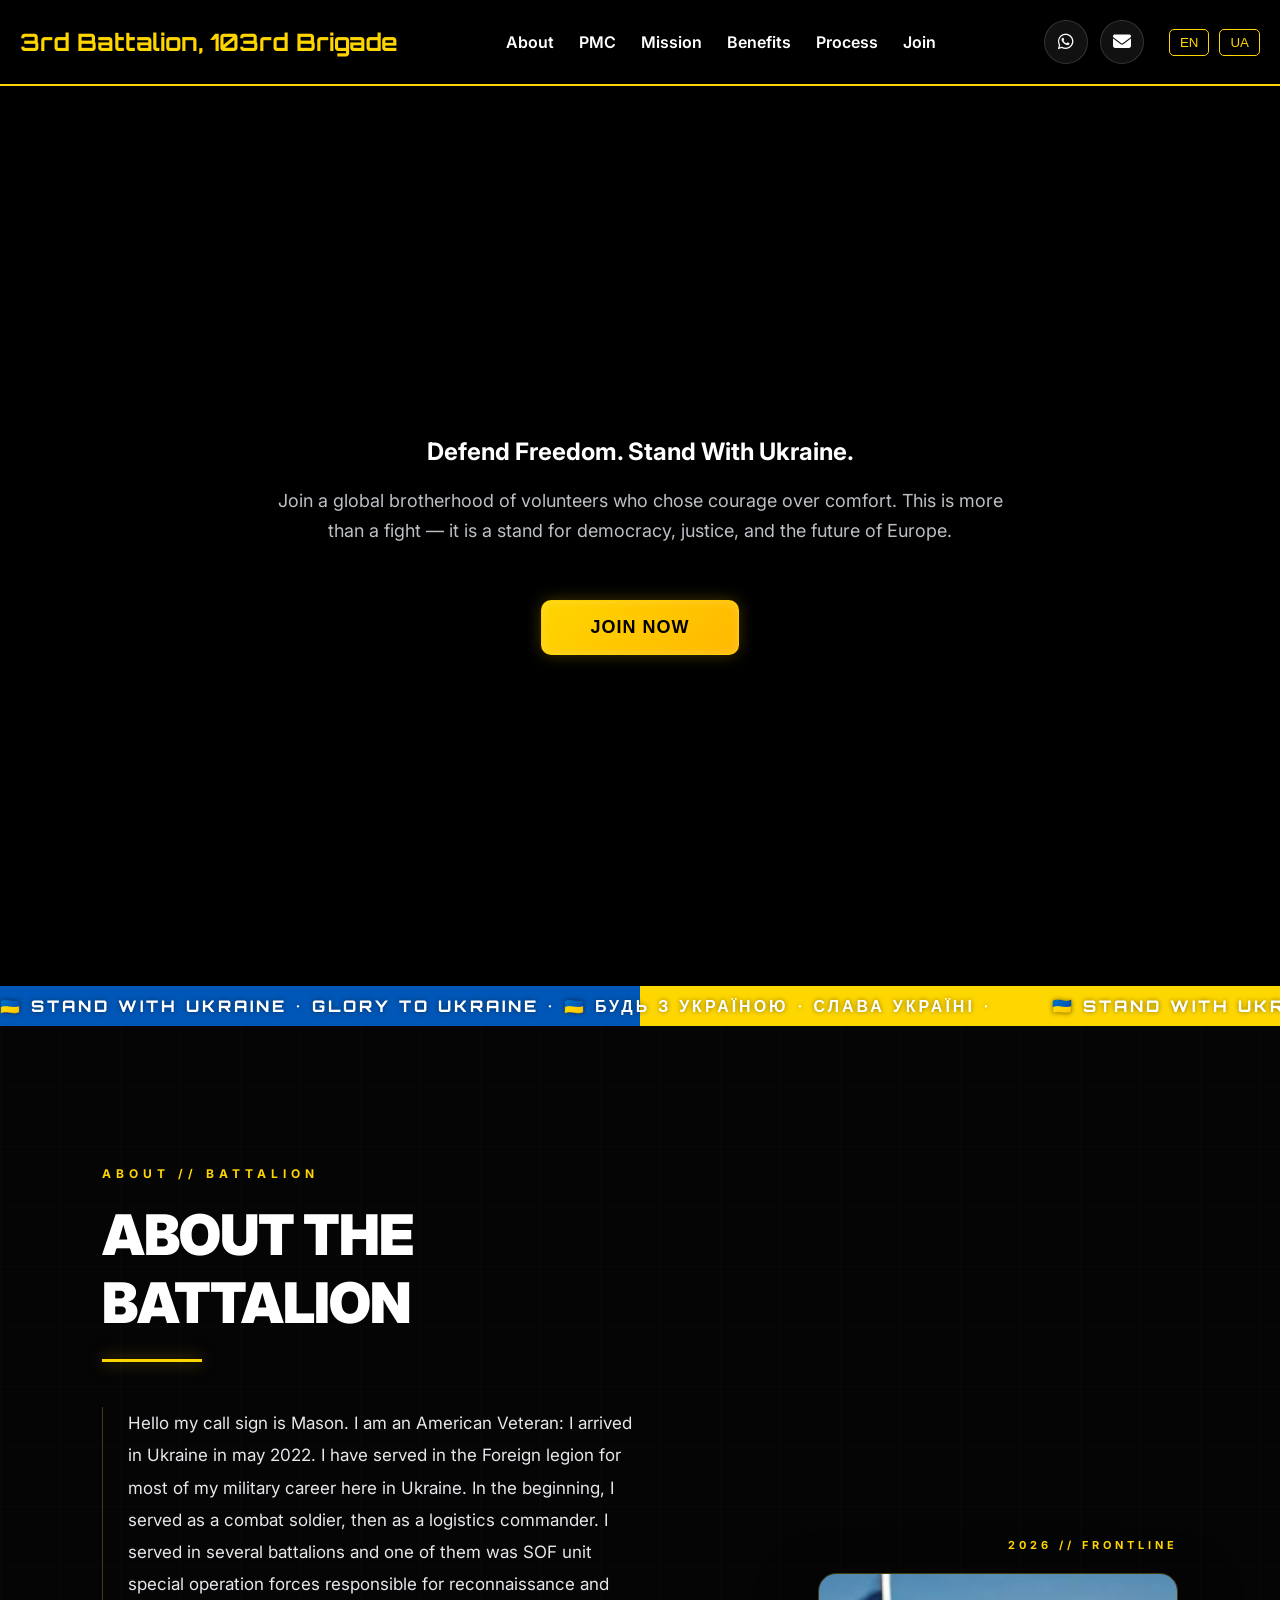
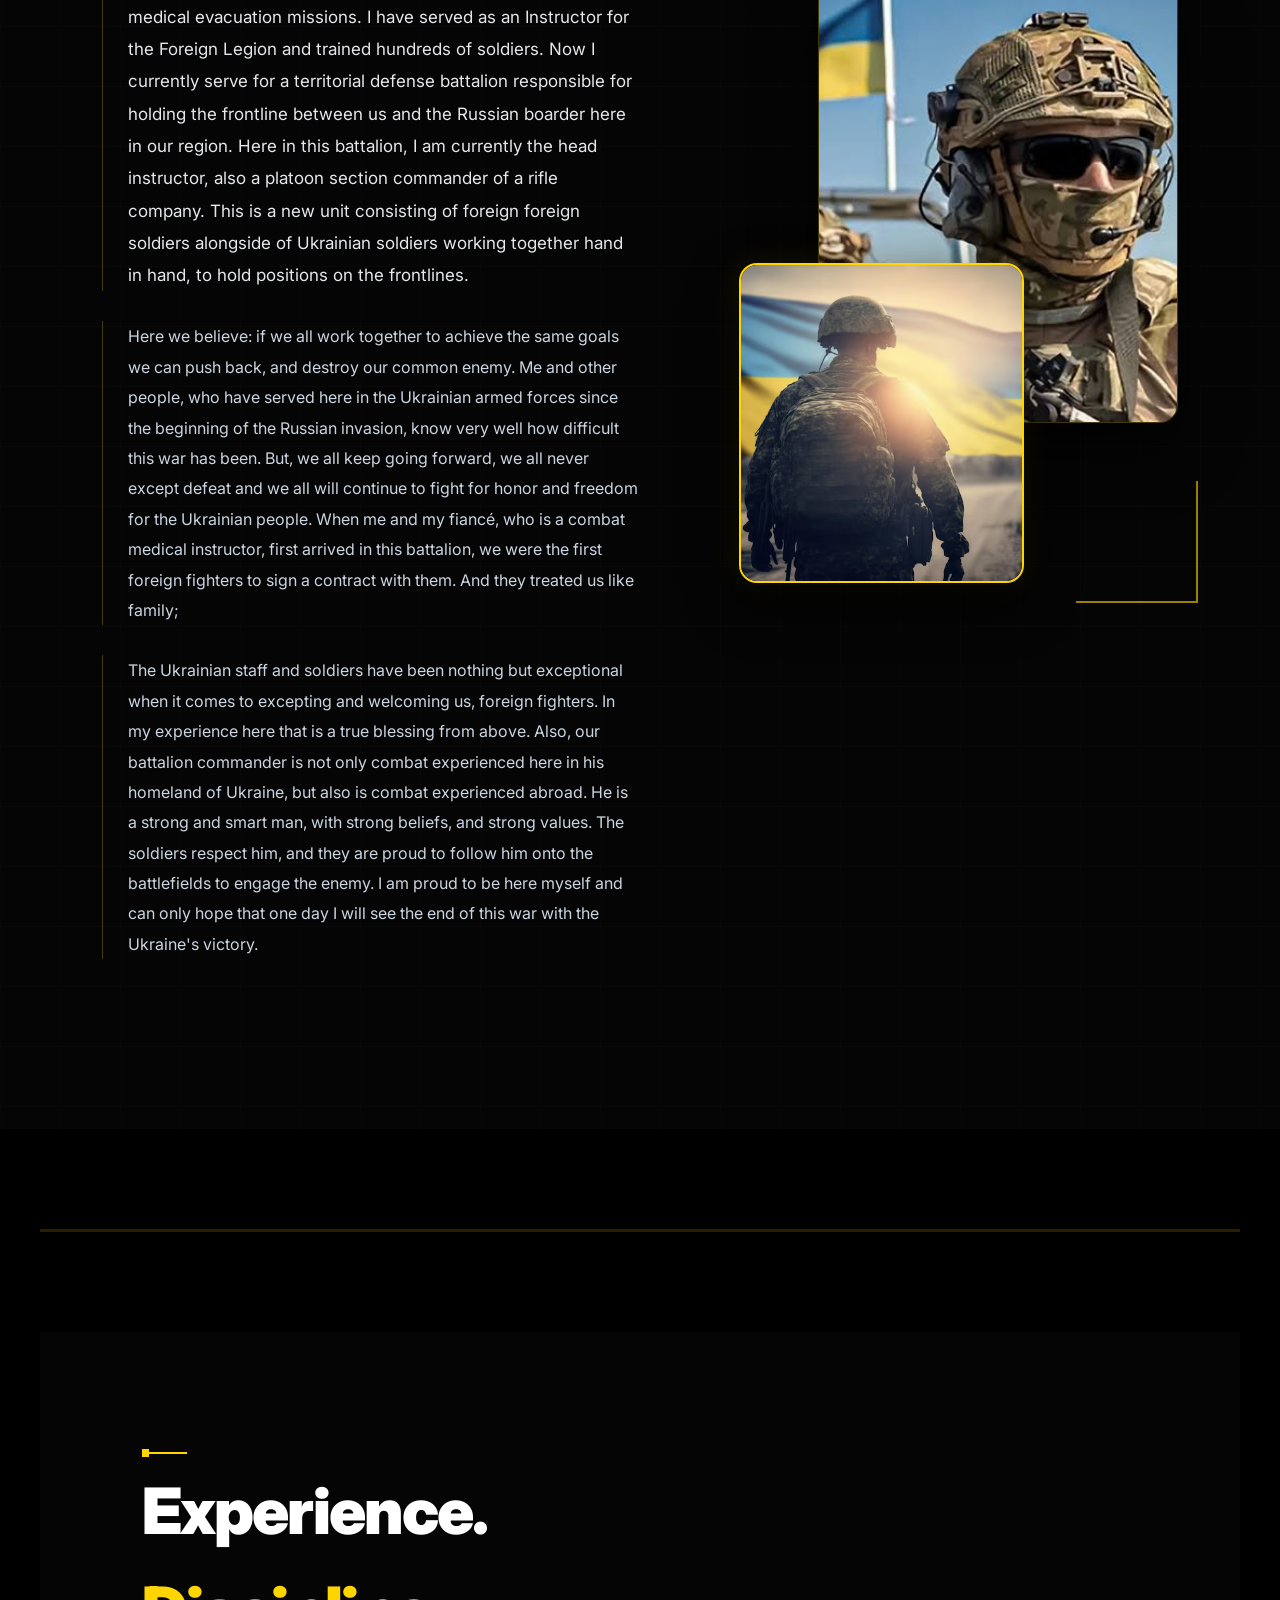
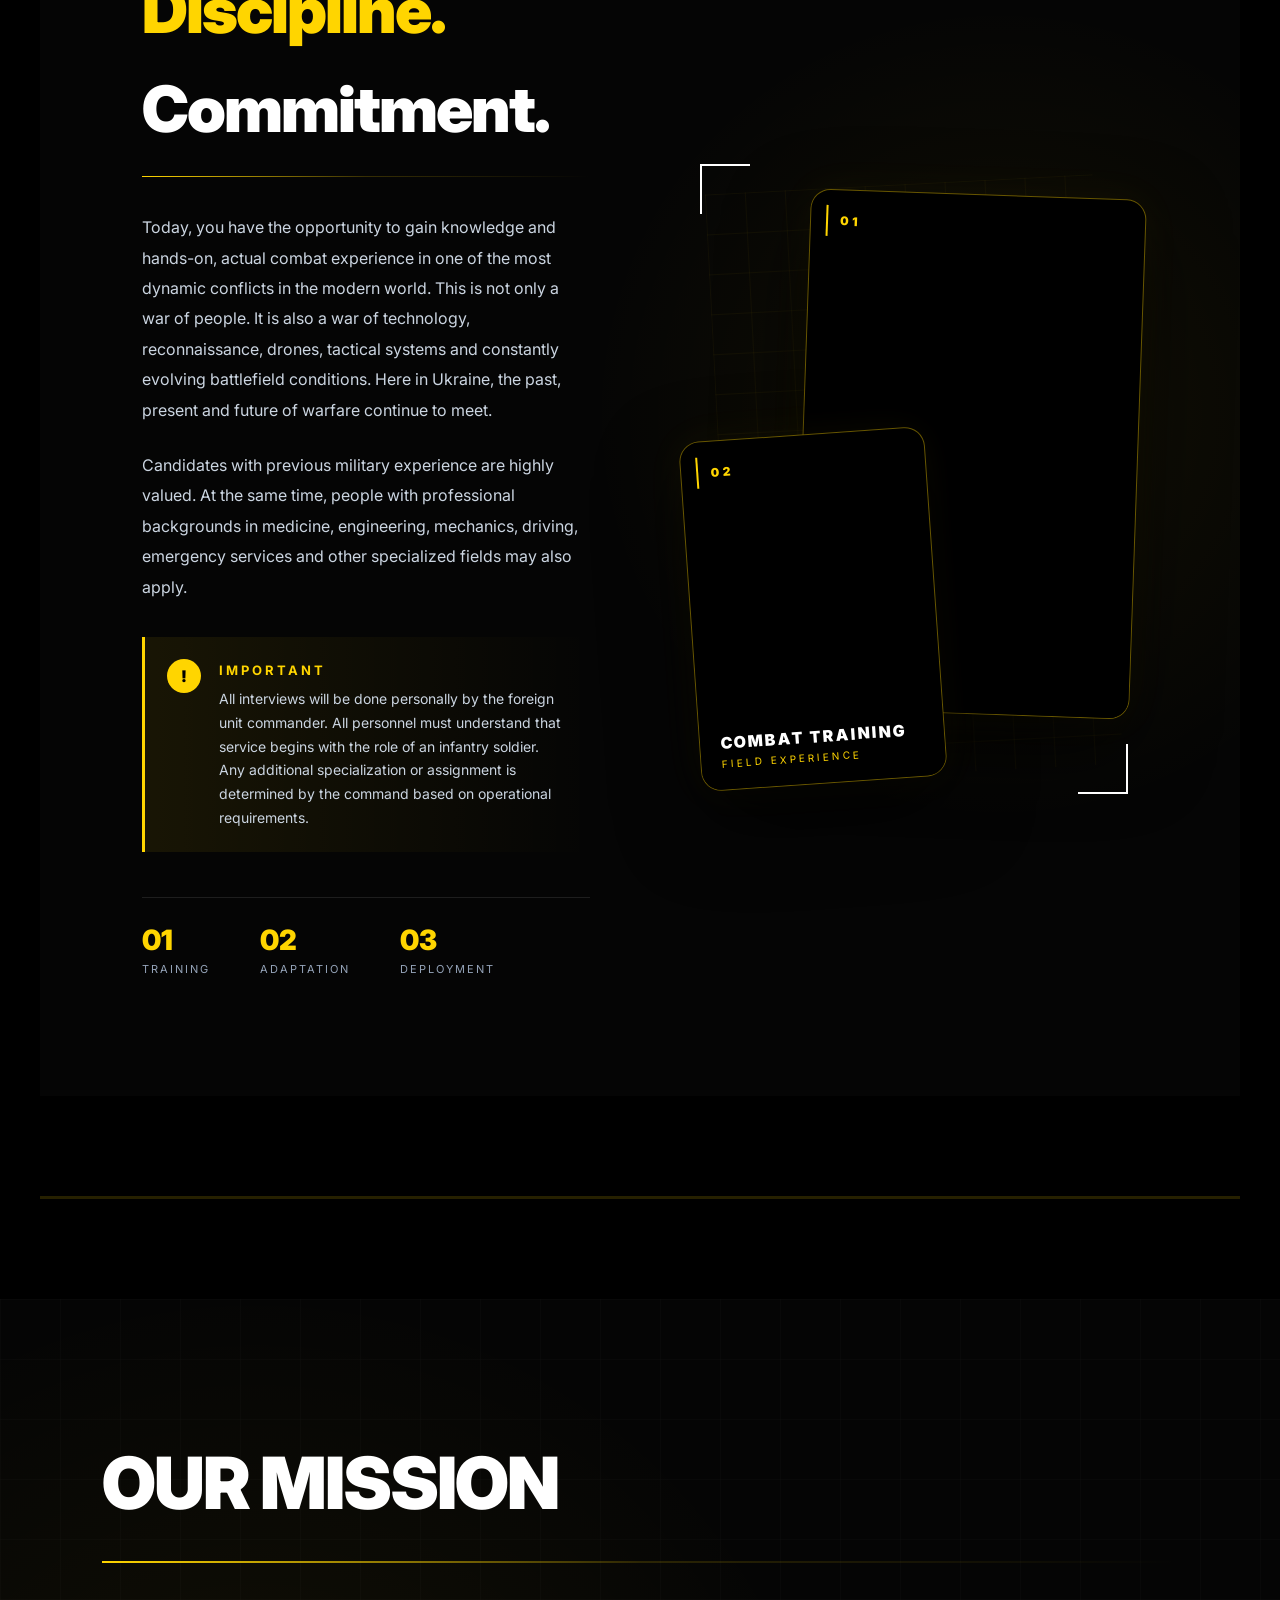
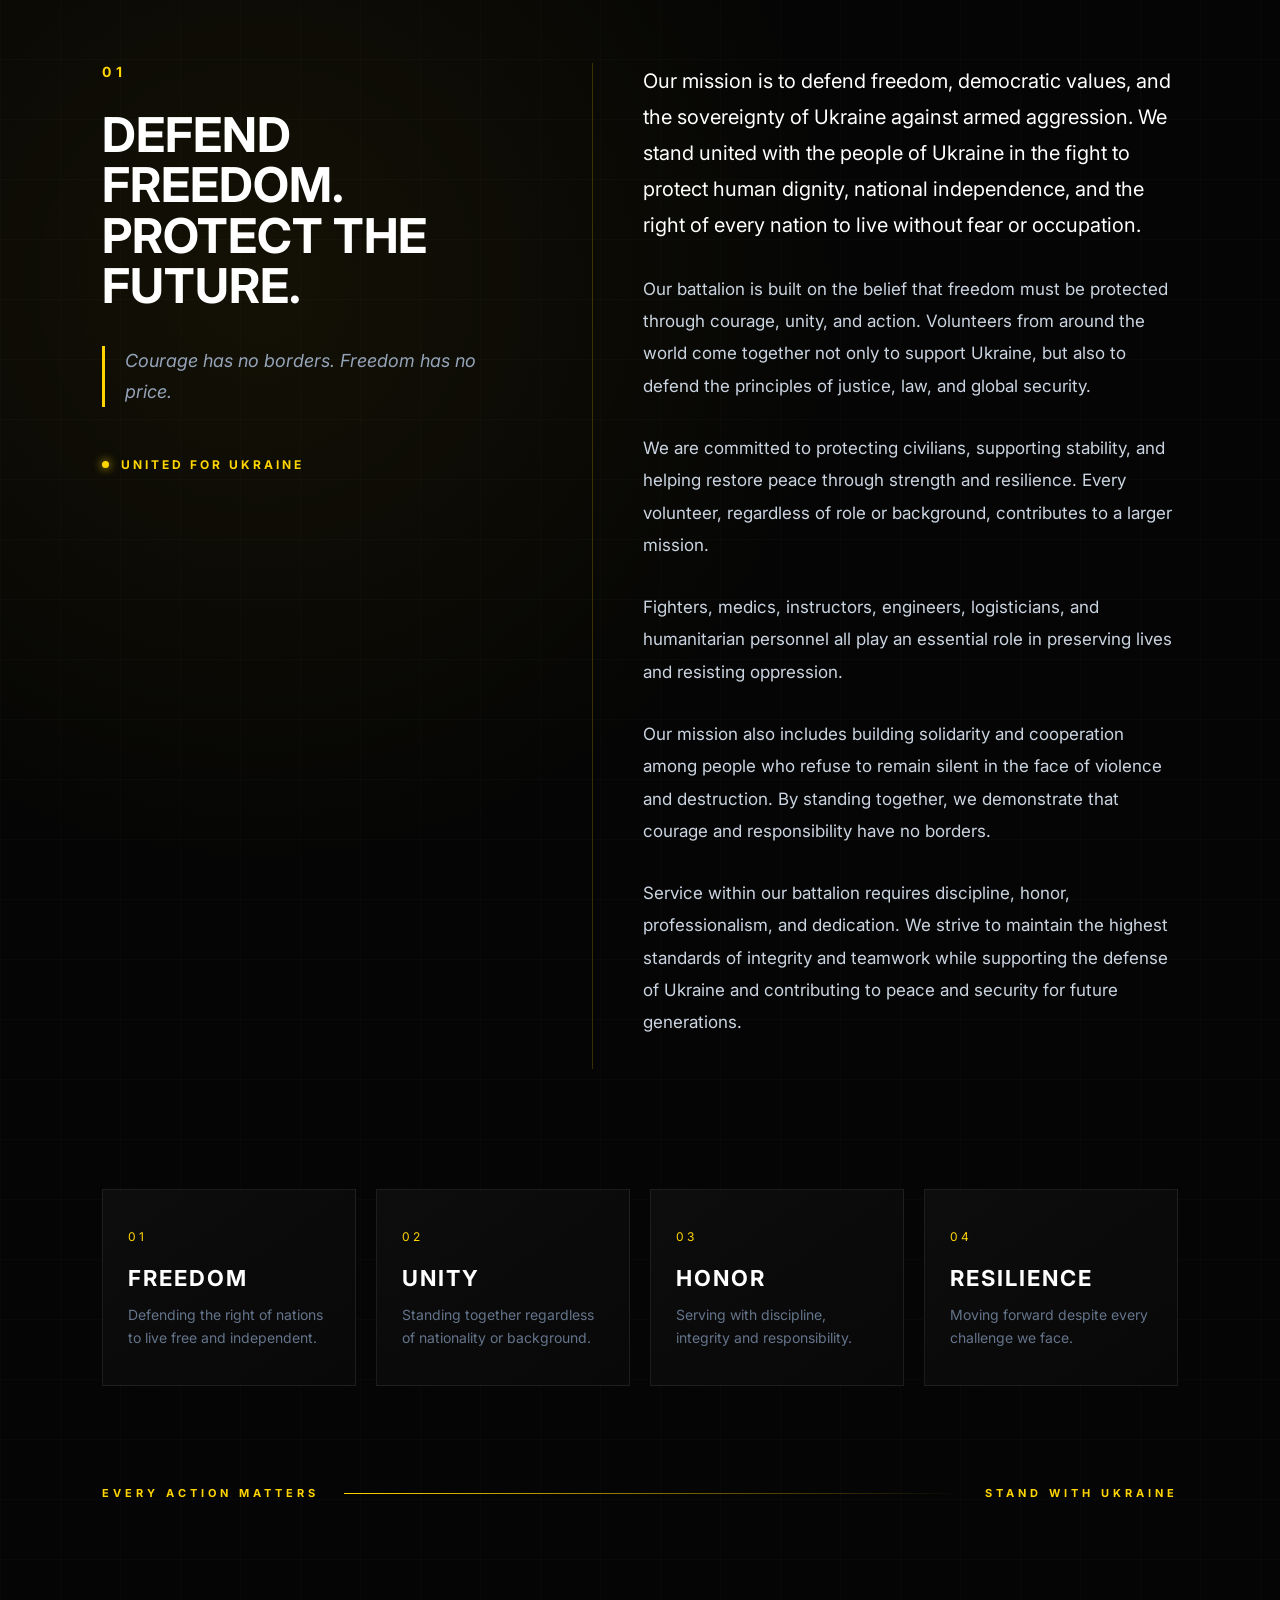
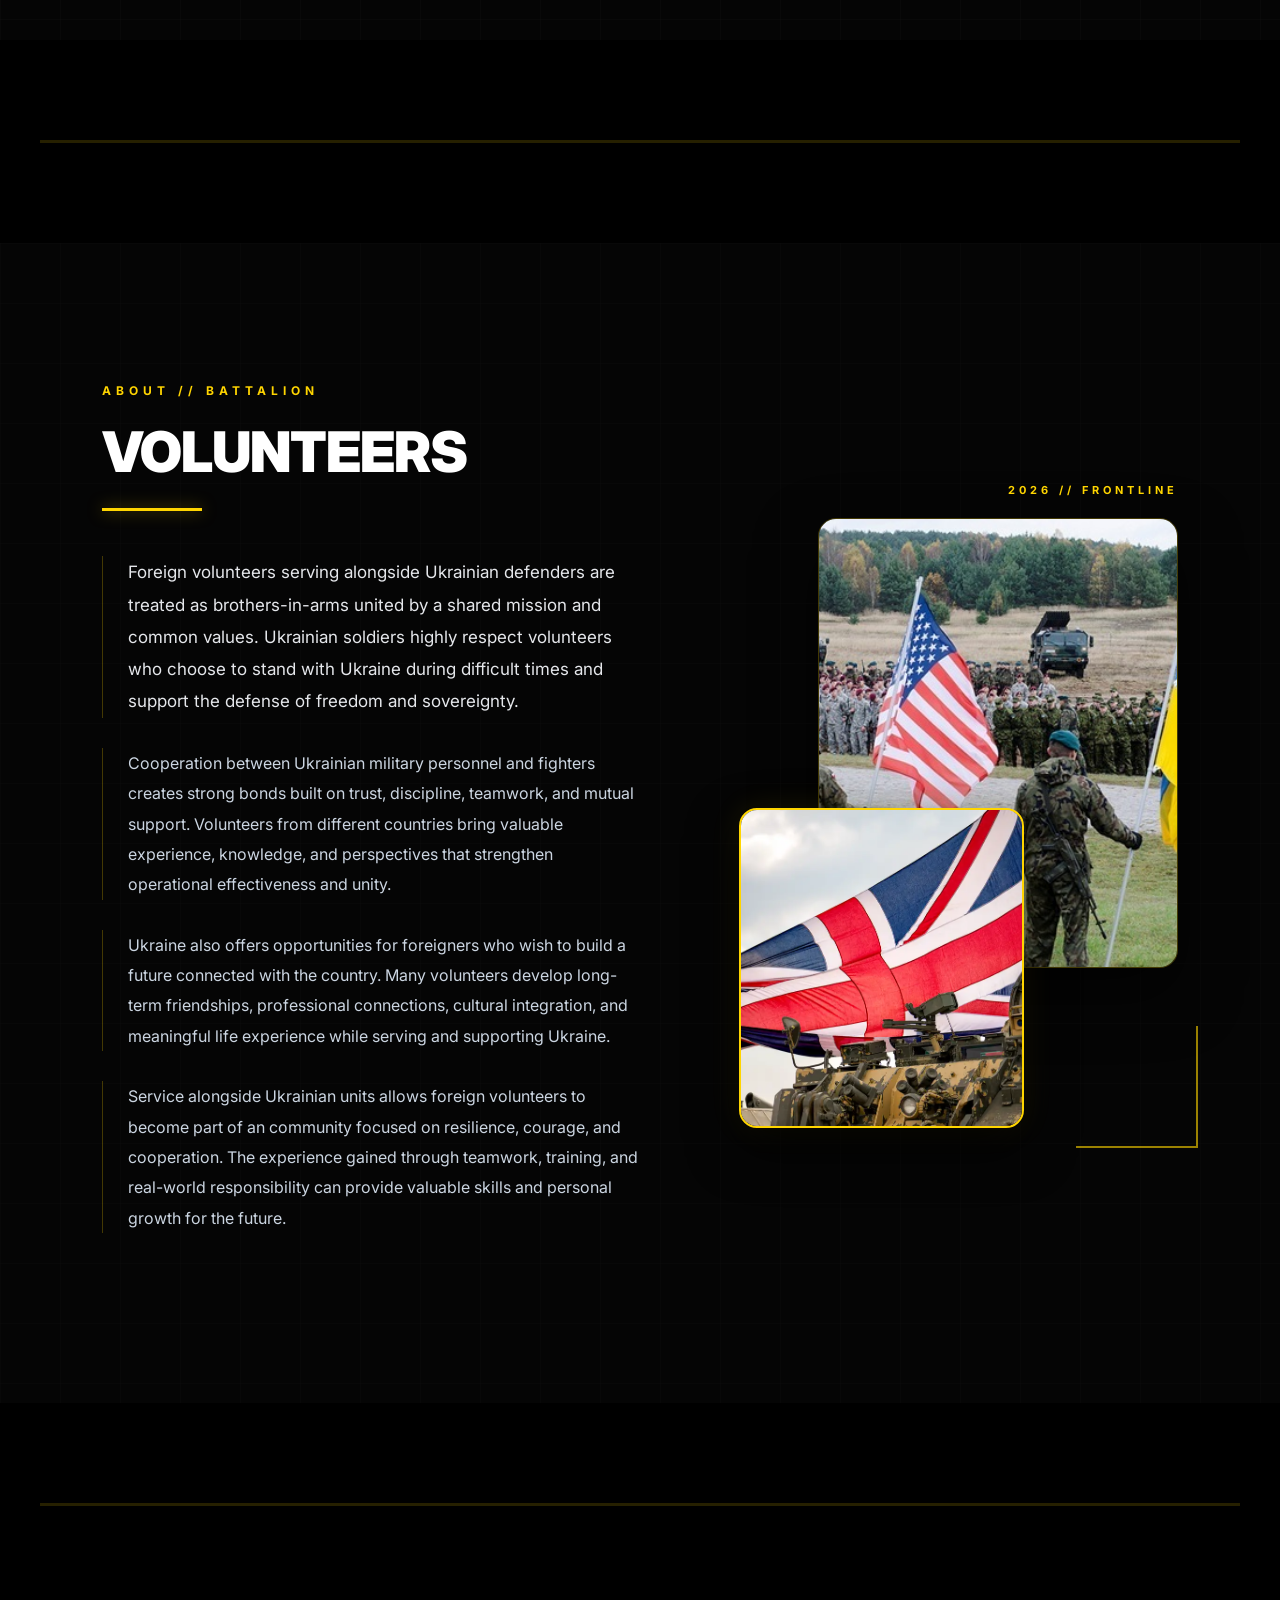
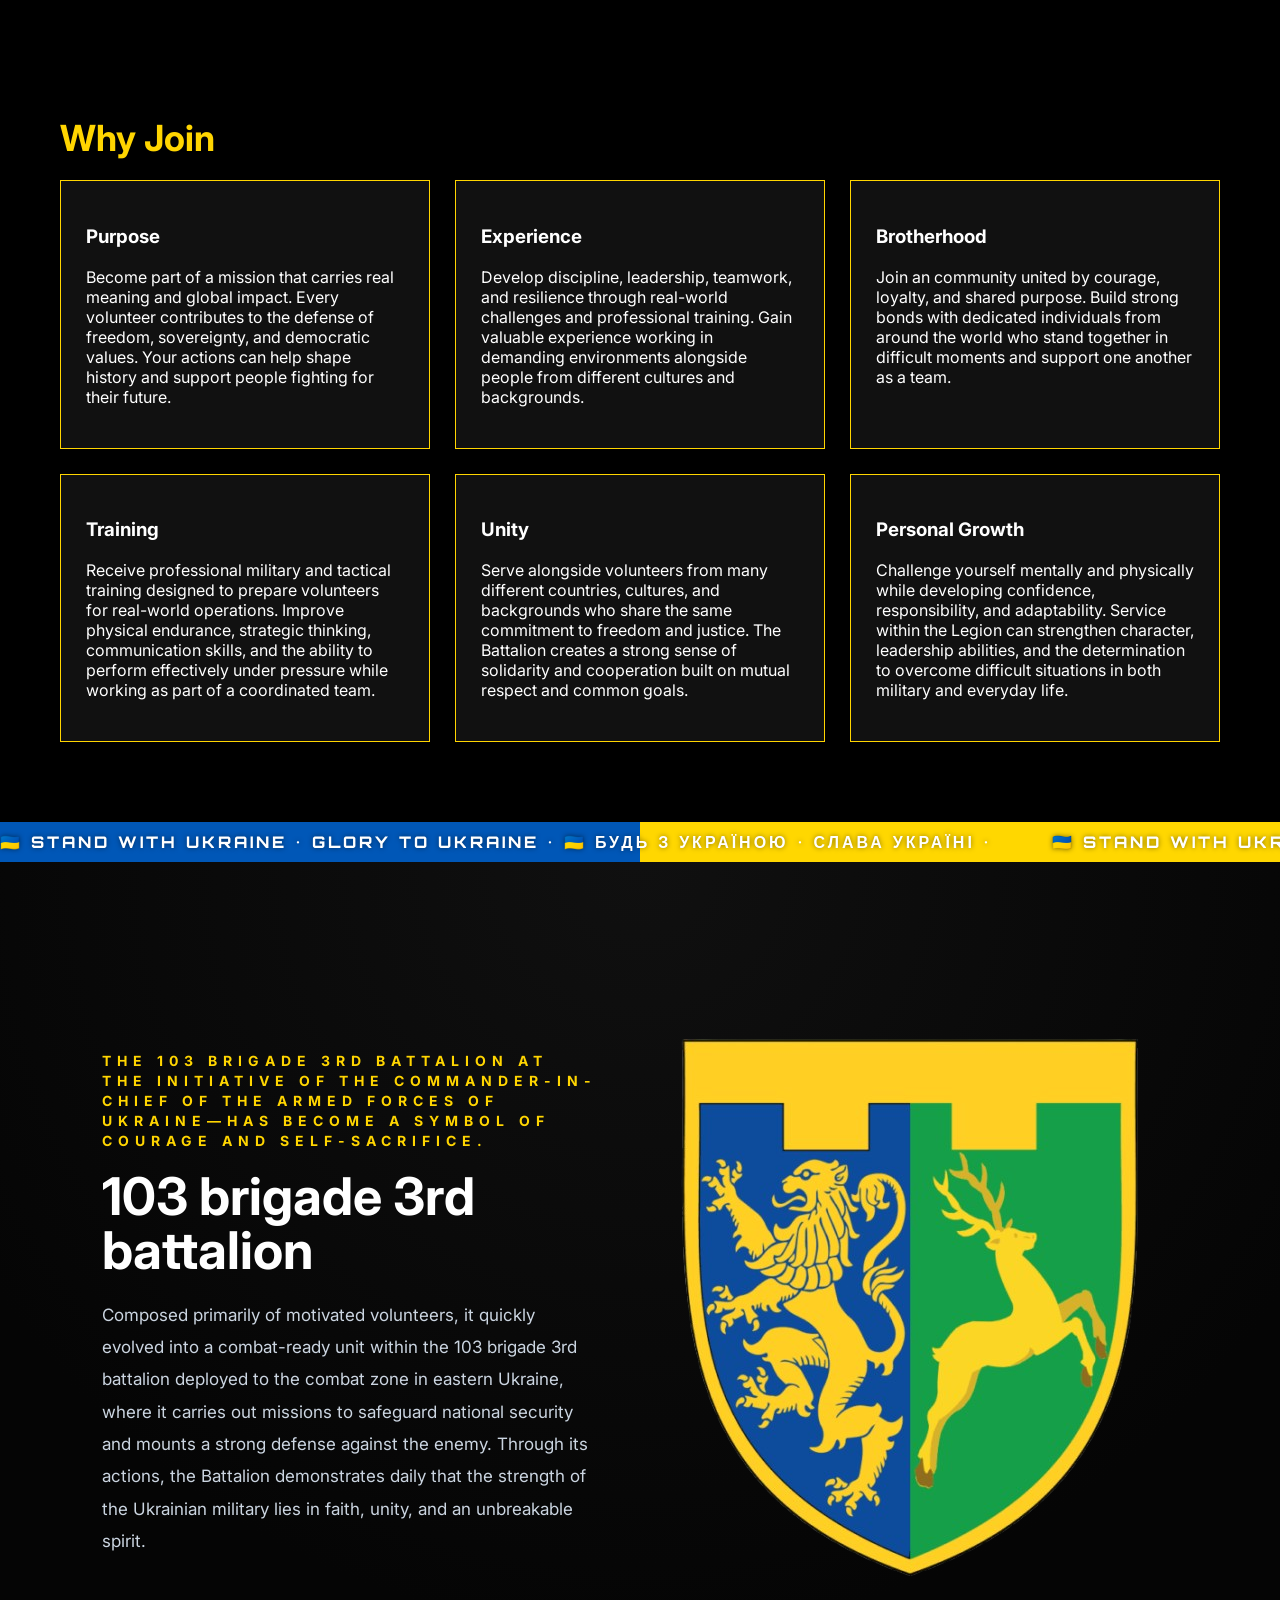
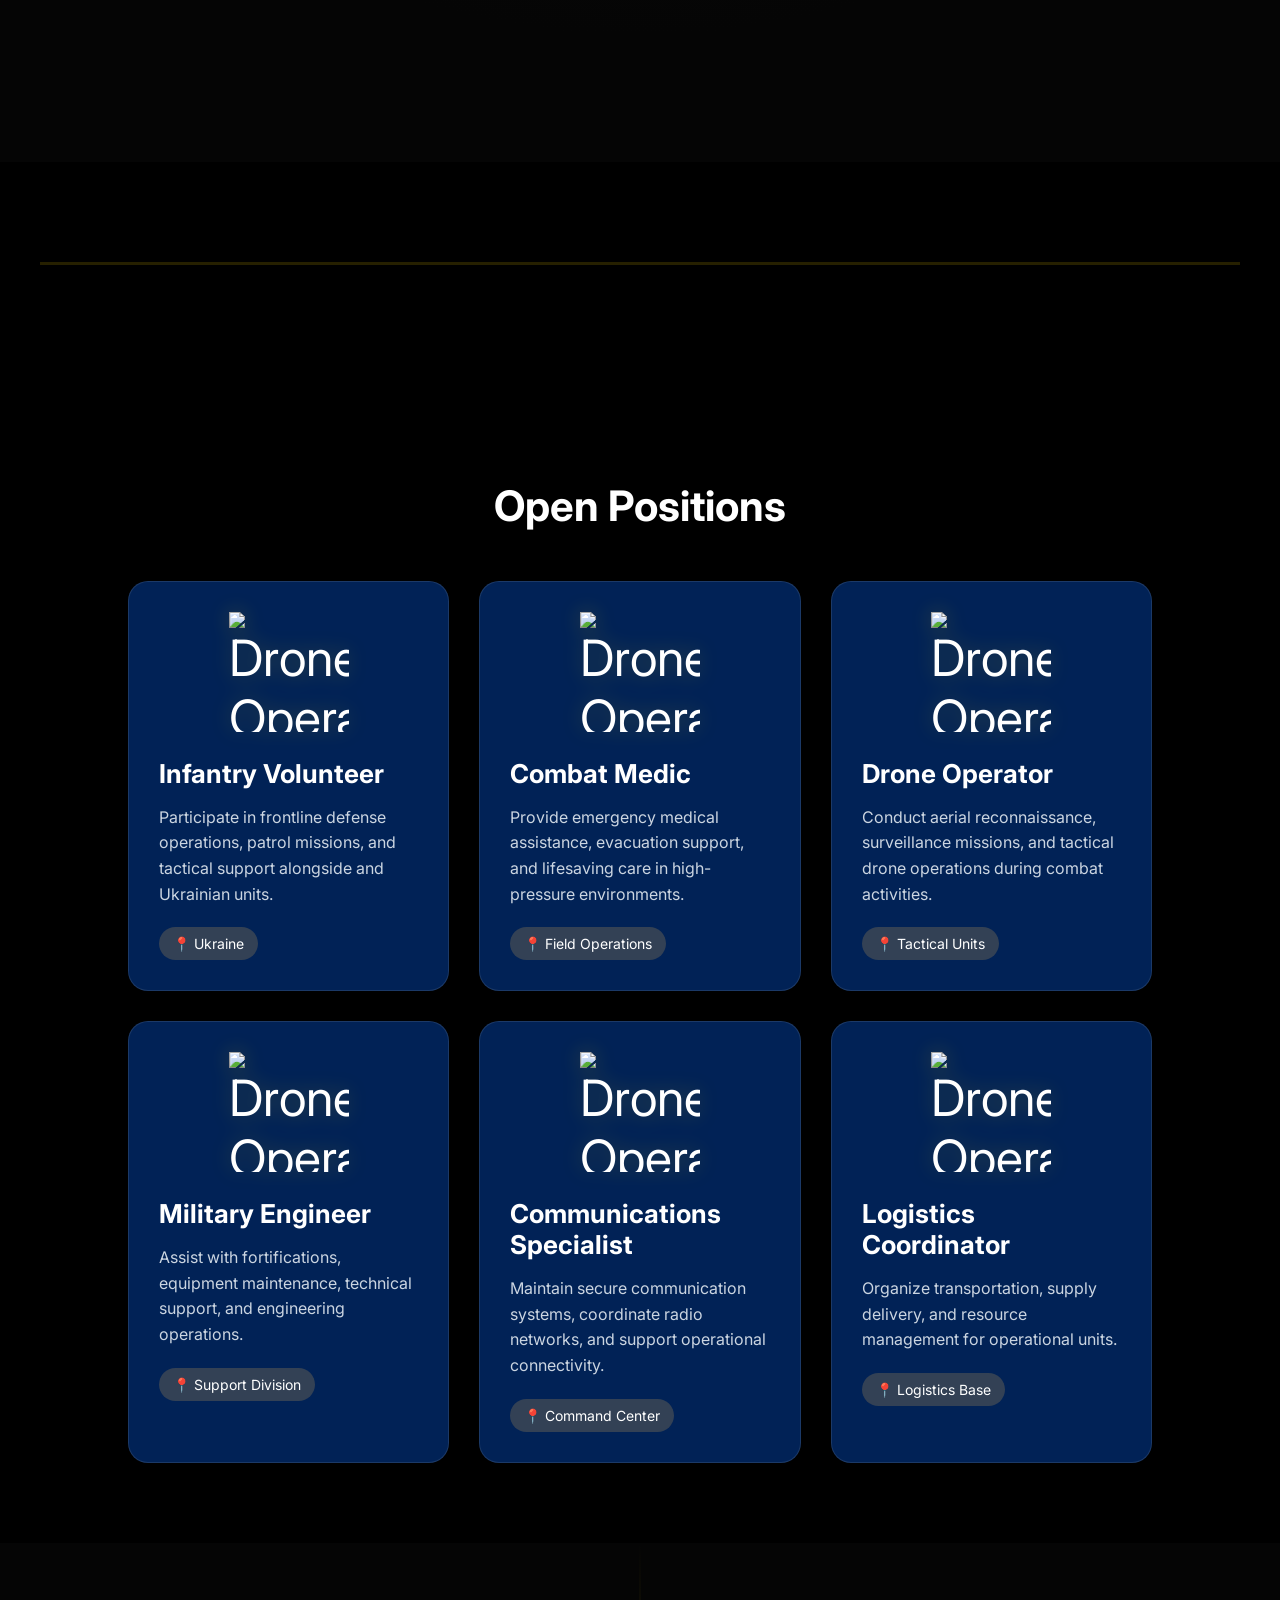
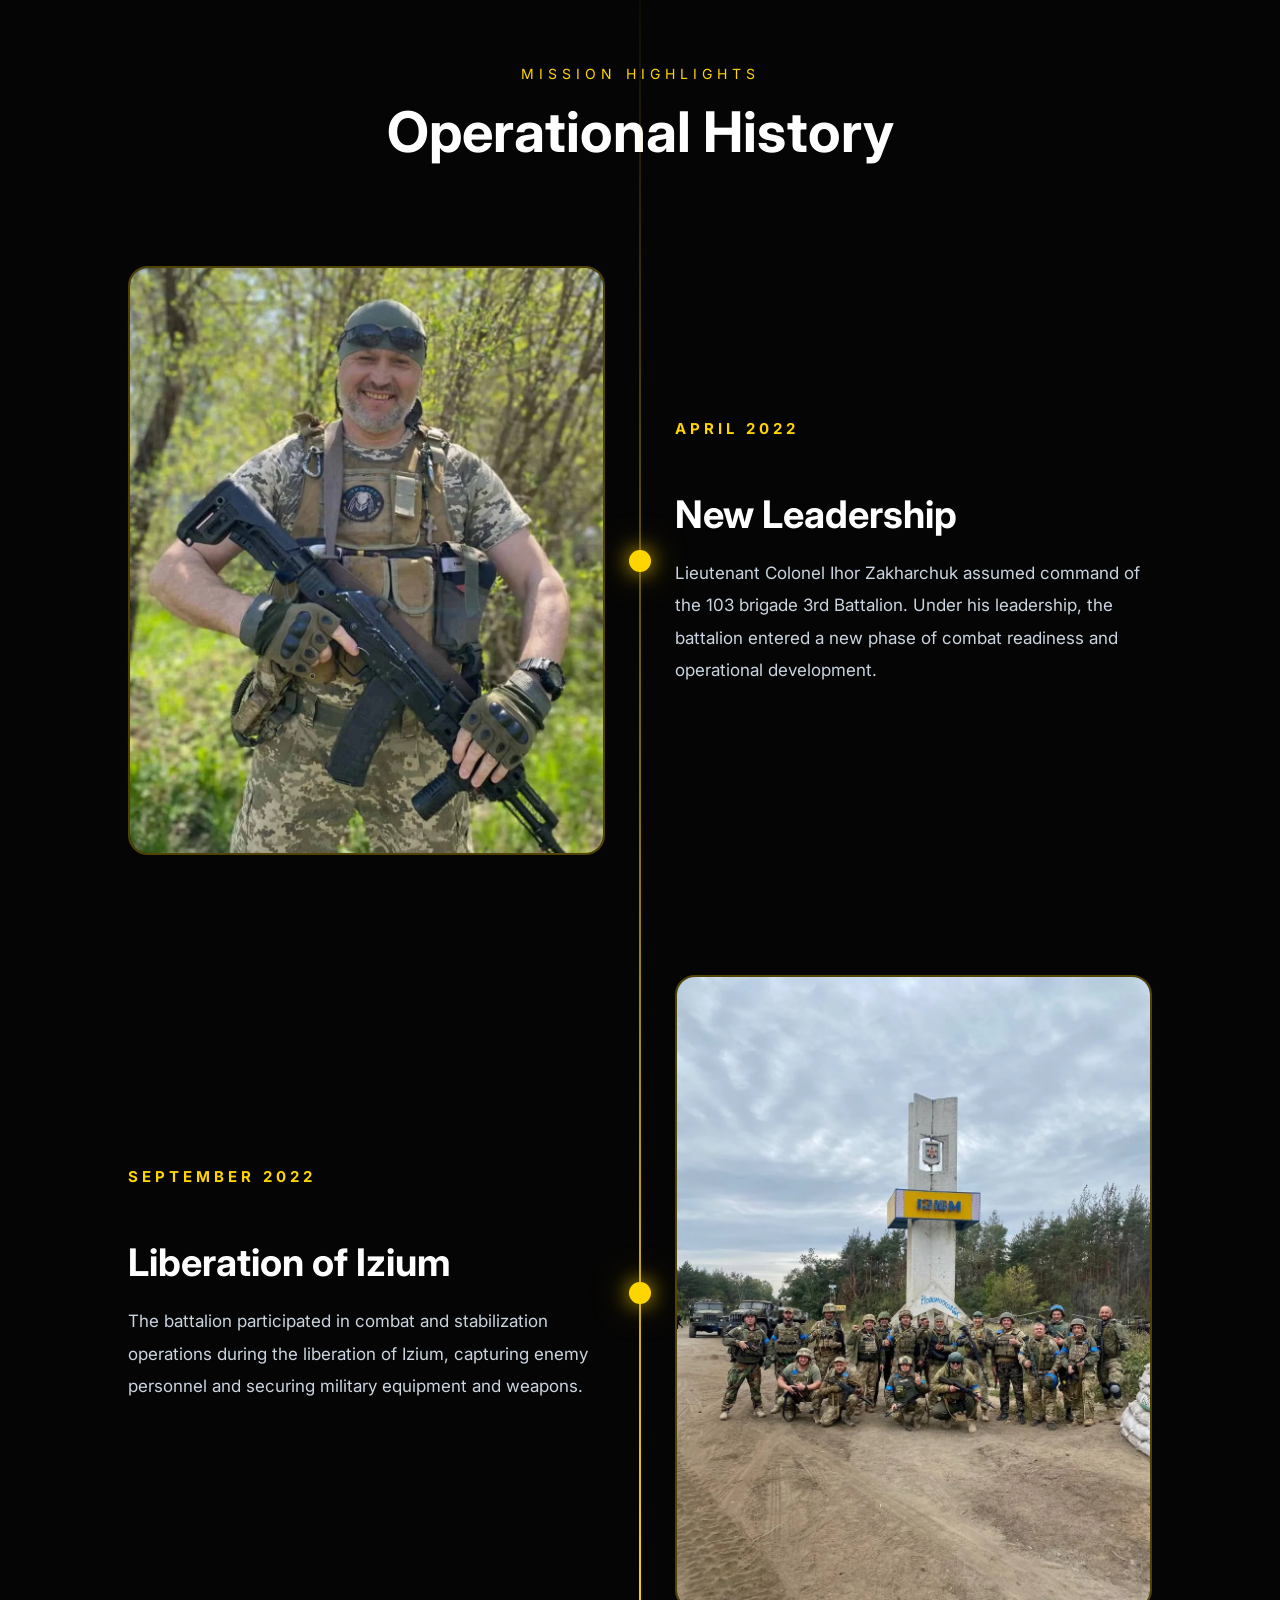
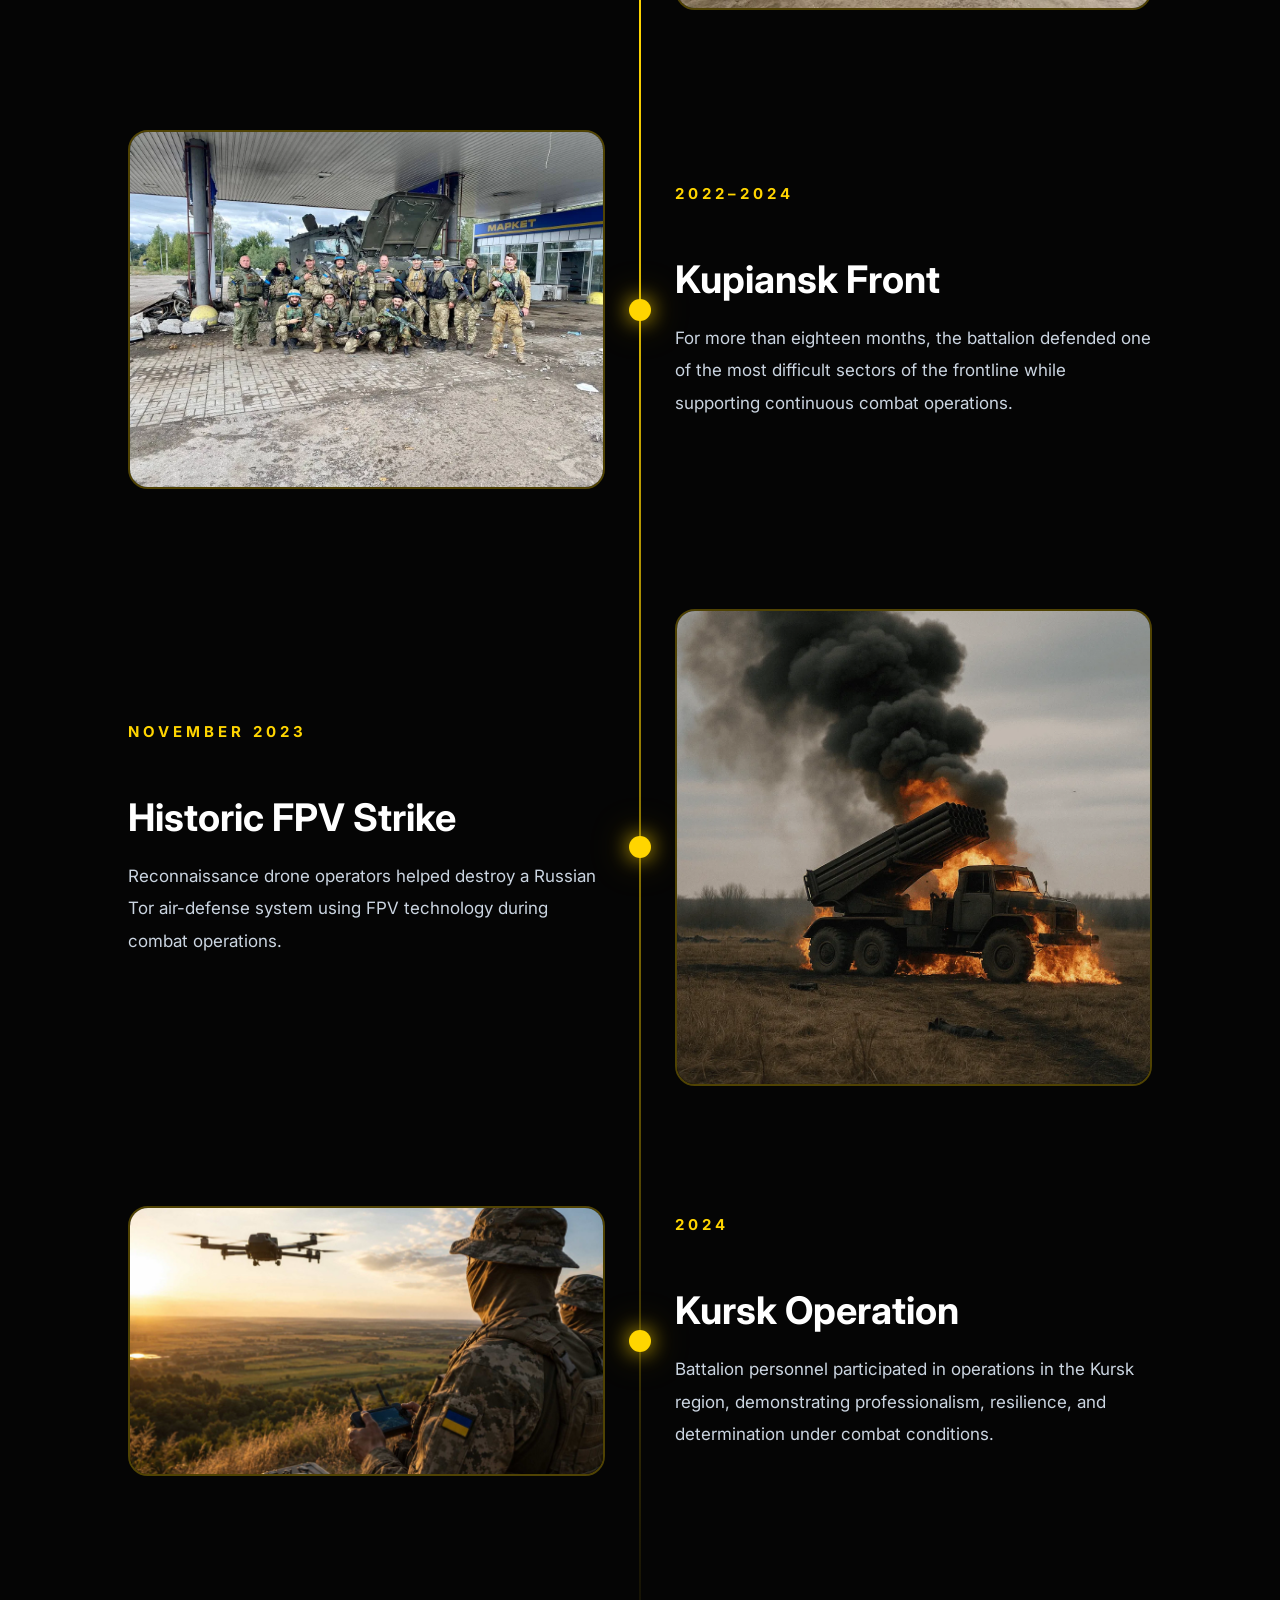
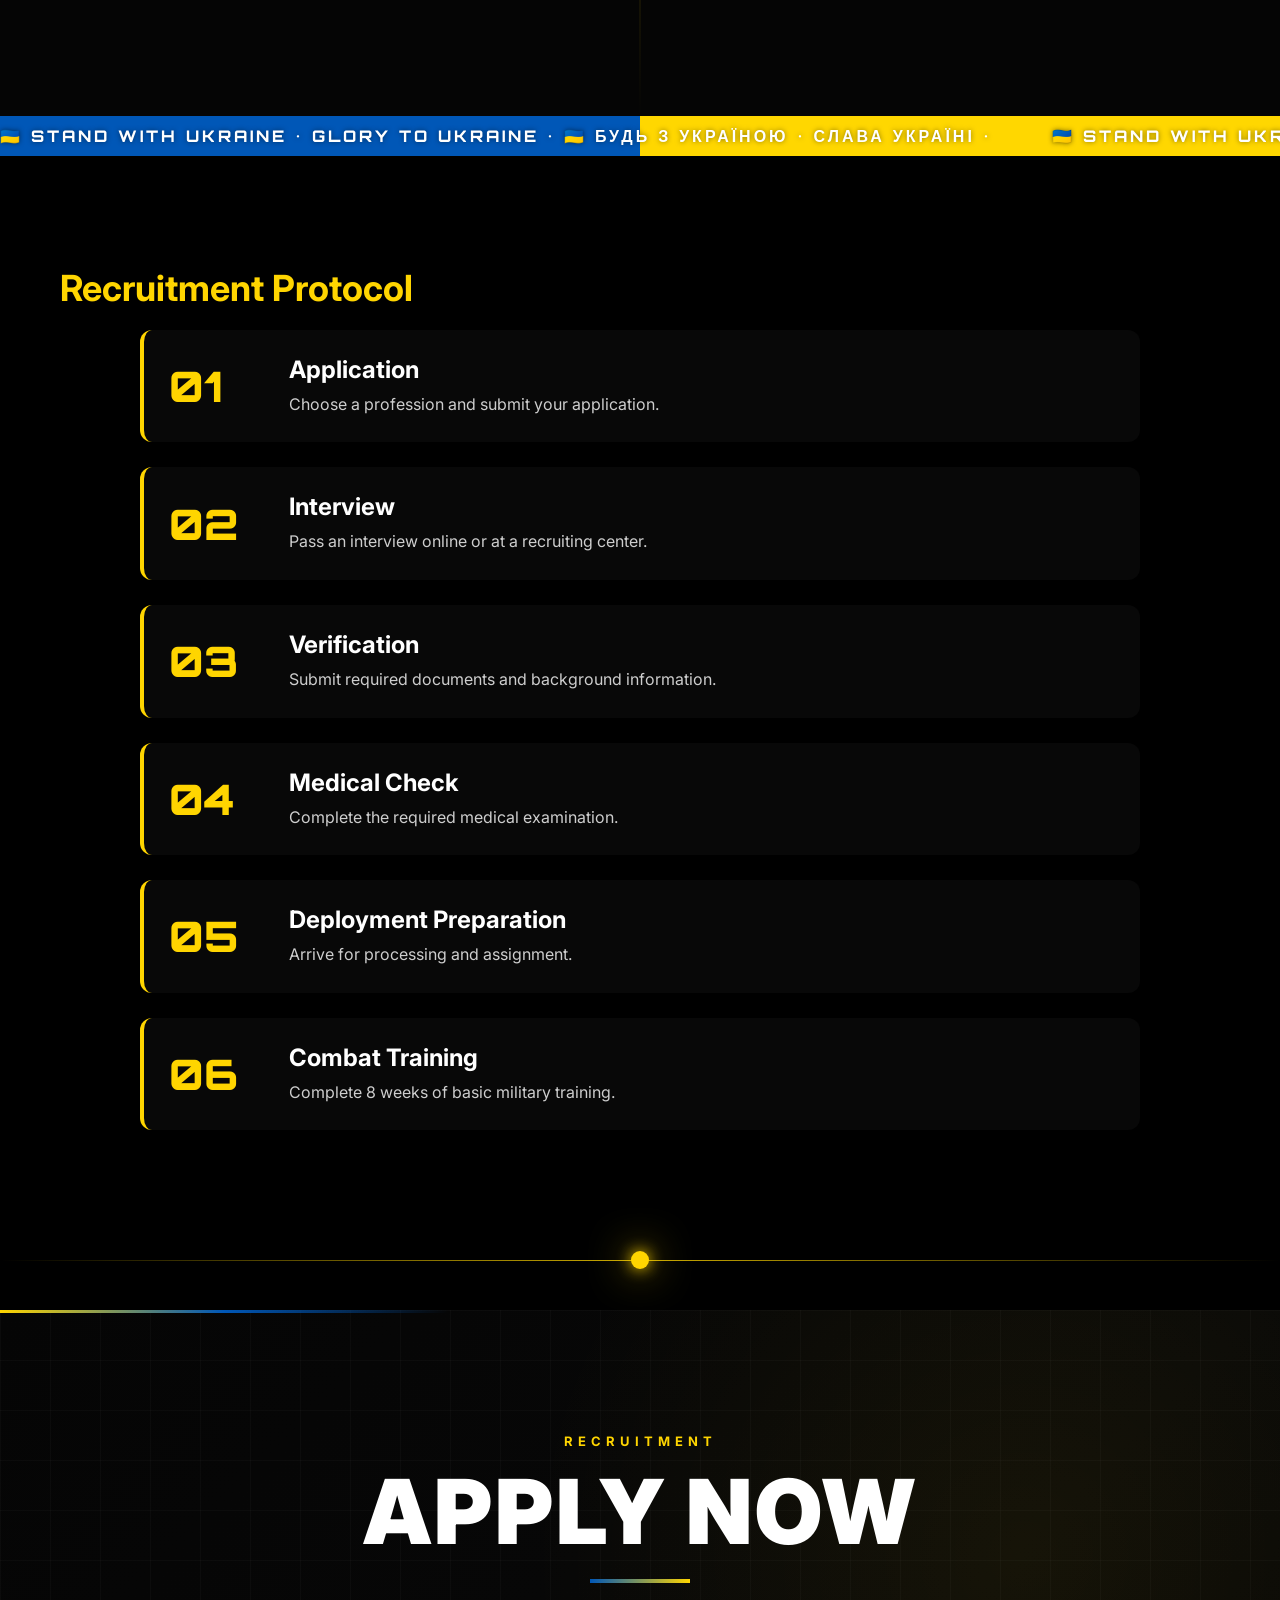
==== commit bc8c1975: "finish" ====
--- a/index.html
+++ b/index.html
@@ -155,16 +155,16 @@
         <div class="foreigners-text">
             <h2 data-text="About the battalion">About the battalion</h2>
 
-            <p data-text="Hello my call sign is Mason I am an American Veteran; I arrived in Ukraine in may 2022. I have served in the  Foreign legion for most of my military career here in Ukraine. In the beginning I served as a combat soldier, then as a logistics commander. I served in several battalions one being an SOF unit, special operation forces responsible for reconnaissance and medical evacuation missions.  I have served as an Instructor for the Foreign Legion and trained hundreds of soldiers. Now I currently serve for a territorial defense battalion responsible for holding the frontline between us and the Russian boarder here in our region. Here in this battalion, I am currently the head instructor, also a platoon section commander of a rifle company.  This is a new unit consisting of foreign soldiers alongside of Ukrainian soldiers working together hand in hand, to hold positions on the frontlines.">
-                Hello my call sign is Mason. I am an American Veteran; I arrived in Ukraine in may 2022. I have served in the  Foreign legion for most of my military career here in Ukraine. In the beginning I served as a combat soldier, then as a logistics commander. I served in several battalions one being an SOF unit, special operation forces responsible for reconnaissance and medical evacuation missions.  I have served as an Instructor for the Foreign Legion and trained hundreds of soldiers. Now I currently serve for a territorial defense battalion responsible for holding the frontline between us and the Russian boarder here in our region. Here in this battalion, I am currently the head instructor, also a platoon section commander of a rifle company.  This is a new unit consisting of foreign foreign soldiers alongside of Ukrainian soldiers working together hand in hand, to hold positions on the frontlines.
-            </p>
-
-            <p data-text="Here we believe if we all work together to achieve the same goals we can push back, and destroy our common enemy. Myself and others like me who have served here in the Ukrainian armed forces since the beginning of the Russian invasion, know all to well how difficult this war has been. But we all keep going forward, we all never except defeat, and we all will continue to fight for honor and freedom for the Ukrainian people. When me and my fiancé who is a combat medical Instructor first arrived in this battalion, we were the first foreign fighters to sign a contract with them. And they treated us like family;">
-                Here we believe if we all work together to achieve the same goals we can push back, and destroy our common enemy.  Myself and others like me who have served here in the Ukrainian armed forces since the beginning of the Russian invasion, know all to well how difficult this war has been. But we all keep going forward, we all never except defeat, and we all will continue to fight for honor and freedom for the Ukrainian people. When me and my fiancé who is a combat medical Instructor first arrived in this battalion, we were the first foreign fighters to sign a contract with them. And they treated us like family;
-            </p>
-
-            <p data-text="The Ukrainian staff and soldiers have been nothing but exceptional when it comes to excepting and welcoming us foreign fighters. In my experience here that is a true blessing from above. Also, our battalion commander is not only combat experienced here in his homeland of Ukraine, but also is combat experienced abroad. He is a strong and smart man, with strong beliefs, and strong values. The soldiers respect him, and they are proud to follow him onto the battlefields to engage the enemy. I am proud to be here myself and can only hope that I will one day see the end of this war, with Ukraine victorious.">
-                The Ukrainian staff and soldiers have been nothing but exceptional when it comes to excepting and welcoming us foreign fighters. In my experience here that is a true blessing from above. Also, our battalion commander is not only combat experienced here in his homeland of Ukraine, but also is combat experienced abroad. He is a strong and smart man, with strong beliefs, and strong values. The soldiers respect him, and they are proud to follow him onto the battlefields to engage the enemy. I am proud to be here myself and can only hope that I will one day see the end of this war, with Ukraine victorious.                                                                                              
+            <p data-text="Hello my call sign is Mason I am an American Veteran: I arrived in Ukraine in may 2022. I have served in the  Foreign legion for most of my military career here in Ukraine. In the beginning, I served as a combat soldier, then as a logistics commander. I served in several battalions and one of them was SOF unit special operation forces responsible for reconnaissance and medical evacuation missions.  I have served as an Instructor for the Foreign Legion and trained hundreds of soldiers. Now I currently serve for a territorial defense battalion responsible for holding the frontline between us and the Russian boarder here in our region. Here in this battalion, I am currently the head instructor, also a platoon section commander of a rifle company.  This is a new unit consisting of foreign soldiers alongside of Ukrainian soldiers working together hand in hand, to hold positions on the frontlines.">
+                Hello my call sign is Mason. I am an American Veteran: I arrived in Ukraine in may 2022. I have served in the  Foreign legion for most of my military career here in Ukraine. In the beginning, I served as a combat soldier, then as a logistics commander. I served in several battalions and one of them was SOF unit special operation forces responsible for reconnaissance and medical evacuation missions.  I have served as an Instructor for the Foreign Legion and trained hundreds of soldiers. Now I currently serve for a territorial defense battalion responsible for holding the frontline between us and the Russian boarder here in our region. Here in this battalion, I am currently the head instructor, also a platoon section commander of a rifle company.  This is a new unit consisting of foreign foreign soldiers alongside of Ukrainian soldiers working together hand in hand, to hold positions on the frontlines.
+            </p>
+
+            <p data-text="Here we believe: if we all work together to achieve the same goals we can push back, and destroy our common enemy. Me and other people,  who have served here in the Ukrainian armed forces since the beginning of the Russian invasion, know very well how difficult this war has been. But, we all keep going forward, we all never except defeat and we all will continue to fight for honor and freedom for the Ukrainian people. When me and my fiancé, who is a combat medical instructor, first arrived in this battalion, we were the first foreign fighters to sign a contract with them. And they treated us like family;">
+                Here we believe: if we all work together to achieve the same goals we can push back, and destroy our common enemy.  Me and other people,  who have served here in the Ukrainian armed forces since the beginning of the Russian invasion, know very well how difficult this war has been. But, we all keep going forward, we all never except defeat and we all will continue to fight for honor and freedom for the Ukrainian people. When me and my fiancé, who is a combat medical instructor, first arrived in this battalion, we were the first foreign fighters to sign a contract with them. And they treated us like family;
+            </p>
+
+            <p data-text="The Ukrainian staff and soldiers have been nothing but exceptional when it comes to excepting and welcoming us, foreign fighters. In my experience here that is a true blessing from above. Also, our battalion commander is not only combat experienced here in his homeland of Ukraine, but also is combat experienced abroad. He is a strong and smart man, with strong beliefs, and strong values. The soldiers respect him, and they are proud to follow him onto the battlefields to engage the enemy. I am proud to be here myself and can only hope that one day I will see the end of this war with the Ukraine's victory.">
+                The Ukrainian staff and soldiers have been nothing but exceptional when it comes to excepting and welcoming us, foreign fighters. In my experience here that is a true blessing from above. Also, our battalion commander is not only combat experienced here in his homeland of Ukraine, but also is combat experienced abroad. He is a strong and smart man, with strong beliefs, and strong values. The soldiers respect him, and they are proud to follow him onto the battlefields to engage the enemy. I am proud to be here myself and can only hope that one day I will see the end of this war with the Ukraine's victory.                                                                                              
             </p>
         </div>
 
@@ -212,9 +212,9 @@
             <div class="about-divider"></div>
 
 
-            <p data-text="Today you have the opportunity to gain knowledge and hands on, actual combat experience, in the most dynamic war the world has ever seen. This war is not only a war of men and women, but it is also a war of technology and new tactical diverse machinery never used before. Here in Ukraine this is a war of past, present and the future. As it continues to evolve technological warfare advances, along with the basic tactical methods of reconnaissance, trench warfare, drone warfare, everything you may have already learned or used in past military experience has changed. Some basic military skills still are used, but here some skills will prove to be obsolete.">
-
-                Today you have the opportunity to gain knowledge and hands-on,
+            <p data-text="Today, you have the opportunity to gain knowledge and hands on, actual combat experience, in the most dynamic war the world has ever seen. This war is not only a war of men and women, but it is also a war of technology and new tactical diverse machinery never used before. Here in Ukraine, this is a war of past, present and the future. As it continues to evolve technological warfare advances, along with the basic tactical methods of reconnaissance, trench warfare, drone warfare, everything you may have already learned or used in past military experience has changed. Some basic military skills still are used, but here some skills will prove to be obsolete.">
+
+                Today, you have the opportunity to gain knowledge and hands-on,
                 actual combat experience in one of the most dynamic conflicts
                 in the modern world.
 
@@ -1344,7 +1344,7 @@
         "IMPORTANT":"ВАЖЛИВО",
         "All interviews will be done personally by the foreign unit commander. All personnel must understand that service begins with the role of an infantry soldier. Any additional specialization or assignment is determined by the command based on operational requirements.":"Усі співбесіди проводитиме особисто командир іноземного підрозділу. Весь особовий склад повинен розуміти, що служба розпочинається з виконання обов’язків піхотинця. Будь-яка додаткова спеціалізація чи призначення визначаються командуванням з огляду на оперативні потреби.",
         "Candidates with previous military experience are highly valued. At the same time, people with professional backgrounds in medicine, engineering, mechanics, driving, emergency services and other specialized fields may also apply.":"Високо цінуються кандидати з попереднім військовим досвідом. Водночас подавати заявки можуть і фахівці в галузі медицини, інженерії, механіки, водіння, аварійно-рятувальних служб та інших спеціалізованих сфер.",
-        "Today you have the opportunity to gain knowledge and hands on, actual combat experience, in the most dynamic war the world has ever seen. This war is not only a war of men and women, but it is also a war of technology and new tactical diverse machinery never used before. Here in Ukraine this is a war of past, present and the future. As it continues to evolve technological warfare advances, along with the basic tactical methods of reconnaissance, trench warfare, drone warfare, everything you may have already learned or used in past military experience has changed. Some basic military skills still are used, but here some skills will prove to be obsolete.":"Сьогодні ви маєте можливість здобути знання та практичний бойовий досвід у найдинамічнішій війні, яку коли-небудь бачив світ. Це війна не лише людей — це також війна технологій і новітніх, різноманітних технічних засобів, що раніше не застосовувалися. Тут, в Україні, це війна минулого, теперішнього й майбутнього. У міру розвитку технологічної складової бойових дій змінюється все: від базових тактичних методів розвідки та позиційної війни в окопах до застосування безпілотників; усе, що ви, можливо, вже знали чи використовували раніше, зазнало змін. Деякі базові військові навички залишаються актуальними, проте інші тут можуть виявитися застарілими.",
+        "Today, you have the opportunity to gain knowledge and hands on, actual combat experience, in the most dynamic war the world has ever seen. This war is not only a war of men and women, but it is also a war of technology and new tactical diverse machinery never used before. Here in Ukraine, this is a war of past, present and the future. As it continues to evolve technological warfare advances, along with the basic tactical methods of reconnaissance, trench warfare, drone warfare, everything you may have already learned or used in past military experience has changed. Some basic military skills still are used, but here some skills will prove to be obsolete.":"Сьогодні ви маєте можливість здобути знання та практичний бойовий досвід у найдинамічнішій війні, яку коли-небудь бачив світ. Це війна не лише людей — це також війна технологій і новітніх, різноманітних технічних засобів, що раніше не застосовувалися. Тут, в Україні, це війна минулого, теперішнього й майбутнього. У міру розвитку технологічної складової бойових дій змінюється все: від базових тактичних методів розвідки та позиційної війни в окопах до застосування безпілотників; усе, що ви, можливо, вже знали чи використовували раніше, зазнало змін. Деякі базові військові навички залишаються актуальними, проте інші тут можуть виявитися застарілими.",
         "Composed primarily of motivated volunteers, it quickly evolved into a combat-ready unit within the 103rd Separate Territorial Defense Brigade. As early as April 12, 2022, the battalion deployed to the combat zone in eastern Ukraine, where it carries out missions to safeguard national security and mounts a strong defense against the enemy. Through its actions, the Battalion demonstrates daily that the strength of the Ukrainian military lies in faith, unity, and an unbreakable spirit.":"Складався переважно з мотивованих волонтерів, він швидко перетворився на боєздатний підрозділ у складі 103-ї окремої бригади територіальної оборони. Вже 12 квітня 2022 року батальйон відправився в зону бойових дій на Сході України, де виконує завдання із забезпечення національної безпеки та оборони від ворога. Своїми діями 202 батальйон територіальної оборони щодня демонструє, що сила українських військових – у вірі, єдності та незламності духу.",
         "APRIL 2022":"КВІТЕНЬ 2022",
         "SEPTEMBER 2022":"ВЕРЕСЕНЬ 2022",
@@ -1372,9 +1372,9 @@
         "Logistics Base":"База матеріально-технічного забезпечення",
         "":"",
         "Volunteers":"Міжнародна співпраця та повага",
-        "The Ukrainian staff and soldiers have been nothing but exceptional when it comes to excepting and welcoming us foreign fighters. In my experience here that is a true blessing from above. Also, our battalion commander is not only combat experienced here in his homeland of Ukraine, but also is combat experienced abroad. He is a strong and smart man, with strong beliefs, and strong values. The soldiers respect him, and they are proud to follow him onto the battlefields to engage the enemy. I am proud to be here myself and can only hope that I will one day see the end of this war, with Ukraine victorious.":"Українське командування та солдатсько-сержантський особовий склад батальйону  просто виняткові люди, які з великою гостинністю прийняли нас - іноземних бійців. Можу засвідчити з власного досвіду, що це справжнє благословення згори. Окрім того наш командир батальйону має бойовий досвід не лише в Україні а й за кордоном. Він сильна та розумна людина з твердими переконаннями та загальнолюдськими цінностями. Солдати поважають його і пишаються тим, що йдуть за ним на поля битв, щоб битися з ворогом. Я також пишаюся, що знаходжуся тут і сподіваюся, що одного дня побачу кінець цієї війни та перемогу України.",
-        "Hello my call sign is Mason I am an American Veteran; I arrived in Ukraine in may 2022. I have served in the  Foreign legion for most of my military career here in Ukraine. In the beginning I served as a combat soldier, then as a logistics commander. I served in several battalions one being an SOF unit, special operation forces responsible for reconnaissance and medical evacuation missions.  I have served as an Instructor for the Foreign Legion and trained hundreds of soldiers. Now I currently serve for a territorial defense battalion responsible for holding the frontline between us and the Russian boarder here in our region. Here in this battalion, I am currently the head instructor, also a platoon section commander of a rifle company.  This is a new unit consisting of foreign soldiers alongside of Ukrainian soldiers working together hand in hand, to hold positions on the frontlines.":"Бажаю здоров'я! Мій позивний Мейсон я американський ветеран, який прибув до України у травні 2022 року. Більшу частину військової служби в Україні я провів у Міжнародному іноземному легіоні. Службу почав солдатом, потім став командиром логістики. Встиг послужити у кількох батальйонах зокрема у батальйоні сил спеціальних операцій, де був відповідальним за розвідку та медичну евакуацію. Також був інструктором в іноземному легіоні де провів навчання для сотні бійців сил оборони України. Зараз продовжую службу в батальйоні територіальної оборони, який утримує лінію фронту у визначеному районі ведення бойових (спеціальних) операцій. У даному батальйоні займаю посаду головного інструктора та командира відділення стрілецького взводу стрілецької роти. Мій підрозділ складається з іноземних добровольців та українців, які спільно стоять на захисті суверенітету і територіальної цілісності України, утримуючи позиції на передньому краї.",
-        "Here we believe if we all work together to achieve the same goals we can push back, and destroy our common enemy. Myself and others like me who have served here in the Ukrainian armed forces since the beginning of the Russian invasion, know all to well how difficult this war has been. But we all keep going forward, we all never except defeat, and we all will continue to fight for honor and freedom for the Ukrainian people. When me and my fiancé who is a combat medical Instructor first arrived in this battalion, we were the first foreign fighters to sign a contract with them. And they treated us like family;":"Ми віримо, що працюючи спільно з міжнародним співтовариством зможемо відбити агресію та знищити ворога, який загрожує не тільки Україні а всьому цивілізованому світові.  Я, та всі ми, хто служив чи продовжує служити від початку російського вторгнення, добре знаємо наскільки важкою є ця віна. Однак всі ми продовжуємо рухатися вперед бо не чекаємо поразки а продовжуємо боротися за честь і свободу українського народу. Коли ми з моєю нареченою - інструкторкою з бойової медицини вперше прибули до цього батальйону, ми стали першими іноземними бійцями, які підписали контракти, батальйон поставився до нас мов до рідних.",
+        "The Ukrainian staff and soldiers have been nothing but exceptional when it comes to excepting and welcoming us, foreign fighters. In my experience here that is a true blessing from above. Also, our battalion commander is not only combat experienced here in his homeland of Ukraine, but also is combat experienced abroad. He is a strong and smart man, with strong beliefs, and strong values. The soldiers respect him, and they are proud to follow him onto the battlefields to engage the enemy. I am proud to be here myself and can only hope that one day I will see the end of this war with the Ukraine's victory.":"Українське командування та солдатсько-сержантський особовий склад батальйону  просто виняткові люди, які з великою гостинністю прийняли нас - іноземних бійців. Можу засвідчити з власного досвіду, що це справжнє благословення згори. Окрім того наш командир батальйону має бойовий досвід не лише в Україні а й за кордоном. Він сильна та розумна людина з твердими переконаннями та загальнолюдськими цінностями. Солдати поважають його і пишаються тим, що йдуть за ним на поля битв, щоб битися з ворогом. Я також пишаюся, що знаходжуся тут і сподіваюся, що одного дня побачу кінець цієї війни та перемогу України.",
+        "Hello my call sign is Mason I am an American Veteran: I arrived in Ukraine in may 2022. I have served in the  Foreign legion for most of my military career here in Ukraine. In the beginning, I served as a combat soldier, then as a logistics commander. I served in several battalions and one of them was SOF unit special operation forces responsible for reconnaissance and medical evacuation missions.  I have served as an Instructor for the Foreign Legion and trained hundreds of soldiers. Now I currently serve for a territorial defense battalion responsible for holding the frontline between us and the Russian boarder here in our region. Here in this battalion, I am currently the head instructor, also a platoon section commander of a rifle company.  This is a new unit consisting of foreign soldiers alongside of Ukrainian soldiers working together hand in hand, to hold positions on the frontlines.":"Бажаю здоров'я! Мій позивний Мейсон я американський ветеран, який прибув до України у травні 2022 року. Більшу частину військової служби в Україні я провів у Міжнародному іноземному легіоні. Службу почав солдатом, потім став командиром логістики. Встиг послужити у кількох батальйонах зокрема у батальйоні сил спеціальних операцій, де був відповідальним за розвідку та медичну евакуацію. Також був інструктором в іноземному легіоні де провів навчання для сотні бійців сил оборони України. Зараз продовжую службу в батальйоні територіальної оборони, який утримує лінію фронту у визначеному районі ведення бойових (спеціальних) операцій. У даному батальйоні займаю посаду головного інструктора та командира відділення стрілецького взводу стрілецької роти. Мій підрозділ складається з іноземних добровольців та українців, які спільно стоять на захисті суверенітету і територіальної цілісності України, утримуючи позиції на передньому краї.",
+        "Here we believe: if we all work together to achieve the same goals we can push back, and destroy our common enemy. Me and other people,  who have served here in the Ukrainian armed forces since the beginning of the Russian invasion, know very well how difficult this war has been. But, we all keep going forward, we all never except defeat and we all will continue to fight for honor and freedom for the Ukrainian people. When me and my fiancé, who is a combat medical instructor, first arrived in this battalion, we were the first foreign fighters to sign a contract with them. And they treated us like family;":"Ми віримо, що працюючи спільно з міжнародним співтовариством зможемо відбити агресію та знищити ворога, який загрожує не тільки Україні а всьому цивілізованому світові.  Я, та всі ми, хто служив чи продовжує служити від початку російського вторгнення, добре знаємо наскільки важкою є ця віна. Однак всі ми продовжуємо рухатися вперед бо не чекаємо поразки а продовжуємо боротися за честь і свободу українського народу. Коли ми з моєю нареченою - інструкторкою з бойової медицини вперше прибули до цього батальйону, ми стали першими іноземними бійцями, які підписали контракти, батальйон поставився до нас мов до рідних.",
         "Infantry Volunteer":"Піхотний доброволець",
         "Participate in frontline defense operations, patrol missions, and tactical support alongside  and Ukrainian units.":"Беріть участь у передових оборонних операціях, патрульних місіях та тактичній підтримці разом з міжнародними та українськими підрозділами.",
         "Combat Medic":"Бойовий медик",
@@ -1414,7 +1414,7 @@
         "Submit required documents and background information.":"Надайте необхідні документи та довідкову інформацію.",
         "Choose a profession and submit your application.":"Оберіть професію та подайте заявку.",
         "About the battalion":"Про батальйон",
-        "Today you have the opportunity to gain knowledge and hands on, actual combat experience, in the most dynamic war the world has ever seen. This war is not only a war of men and women, but it is also a war of technology and new tactical diverse machinery never used before. Here in Ukraine this is a war of past, present and the future. As it continues to evolve technological warfare advances, along with the basic tactical methods of reconnaissance, trench warfare, drone warfare, everything you may have already learned or used in past military experience has changed. Some basic military skills still are used, but here some skills will prove to be obsolete. If you are looking to be part of something that will change the world, then consider filling out a form for Joining our Battalion. Possible candidates with past military experience are greatly needed. But also, civilians with skillsets like doctors, nurses, paramedics, mechanics, police officers, private security, drivers, fire fighters, engineers, are also welcome to apply. Everyone must understand, primarily you will be trained as and serve as an infantry soldier. You will be an infantry soldier first and foremost, and if the command staff sees fit to assign you as anything else in your field of expertise, then they will make that determination.But again, you will be an infantry soldier and expected to go to combat. (For companies and individuals in the private military contractor’s field. You have the opportunity to be trained by the armed forces of Ukraine, and go to one of our basic training facilities to be trained as an infantry soldier. Once you have completed the training you will report to our Area of operation to receive adaption training for 2 weeks. After that has been completed, you will be assigned to a platoon in a rifle company. Then you will be deployed on your first rotation to a position on the frontline.There you will start to gain combat experience that will boost your resume as a private operator. Or if you’re an owner of a P.M.C. company then it will bring value to your ability to advertise that your soldiers have been trained here and fought here and are now combat veterans of this war. And all of this is at no expense to you or your company, except for you travel expenses, moving around expenses and any additional food, supplies, or additional equipment you may want. All basic equipment will be provided to you. Check the FAQ page for more details on this topic please. Also, the time you will spend training you will be paid a base salary and will already be under a 6-month contract with our battalion.":"Сьогодні у вас є можливість отримати знання та практичний бойовий досвід у найдинамічнішій війні, яку коли-небудь бачив світ. Ця війна — не лише війна чоловіків і жінок, але й війна технологій та нової тактичної різноманітної техніки, яка ніколи раніше не використовувалася. Тут, в Україні, це війна минулого, сьогодення та майбутнього. Зі зростанням технологічного прогресу війни, а також основних тактичних методів розвідки, окопної війни, війни з використанням безпілотників, все, що ви, можливо, вже вивчили або використовували в минулому військовому досвіді, змінилося. Деякі базові військові навички все ще використовуються, але деякі з них виявляться застарілими. Якщо ви хочете стати частиною чогось, що змінить світ, подумайте про заповнення форми для вступу до нашого батальйону. Потенційні кандидати з минулим військовим досвідом дуже потрібні. Але також запрошуємо до подання заявок цивільних осіб з такими навичками, як лікарі, медсестри, парамедики, механіки, поліцейські, приватні охоронці, водії, пожежники, інженери. Усі повинні розуміти, що в першу чергу ви будете навчатися та служити як піхотний солдат. Ви будете, перш за все, піхотним солдатом, і якщо командний склад вважатиме за потрібне призначити вас на будь-яку іншу посаду у вашій галузі знань, тоді вони приймуть таке рішення. Але знову ж таки, ви будете піхотним солдатом і від вас очікують участі в бойових діях. (Для компаній та фізичних осіб, що працюють у сфері приватних військових підрядників. Ви маєте можливість пройти навчання у збройних силах України та відвідати один із наших базових навчальних центрів для навчання на піхотинця. Після завершення навчання ви з'явитеся в наш район операцій для проходження адаптаційної підготовки протягом 2 тижнів. Після цього вас призначать до взводу стрілецької роти. Потім вас розгорнуть на першу ротацію на передову.) Там ви почнете отримувати бойовий досвід, який покращить ваше резюме як приватного оператора. Або, якщо ви є власником приватної військової компанії, це підвищить цінність вашої здатності рекламувати, що ваші солдати пройшли тут навчання, воювали тут і тепер є ветеранами бойових дій цієї війни. І все це безкоштовно для вас чи вашої компанії, за винятком транспортних витрат, витрат на переїзд та будь-якого додаткового харчування, припасів чи спорядження, яке вам може знадобитися. Вам буде надано все основне спорядження. Будь ласка, перегляньте сторінку поширених запитань для отримання додаткової інформації з цієї теми. Також, за час, який ви проведете на навчанні, вам буде виплачено базову зарплату, і ви вже... бути за 6-місячним контрактом з нашим батальйоном.",
+        "Today, you have the opportunity to gain knowledge and hands on, actual combat experience, in the most dynamic war the world has ever seen. This war is not only a war of men and women, but it is also a war of technology and new tactical diverse machinery never used before. Here in Ukraine, this is a war of past, present and the future. As it continues to evolve technological warfare advances, along with the basic tactical methods of reconnaissance, trench warfare, drone warfare, everything you may have already learned or used in past military experience has changed. Some basic military skills still are used, but here some skills will prove to be obsolete. If you are looking to be part of something that will change the world, then consider filling out a form for Joining our Battalion. Possible candidates with past military experience are greatly needed. But also, civilians with skillsets like doctors, nurses, paramedics, mechanics, police officers, private security, drivers, fire fighters, engineers, are also welcome to apply. Everyone must understand, primarily you will be trained as and serve as an infantry soldier. You will be an infantry soldier first and foremost, and if the command staff sees fit to assign you as anything else in your field of expertise, then they will make that determination.But again, you will be an infantry soldier and expected to go to combat. (For companies and individuals in the private military contractor’s field. You have the opportunity to be trained by the armed forces of Ukraine, and go to one of our basic training facilities to be trained as an infantry soldier. Once you have completed the training you will report to our Area of operation to receive adaption training for 2 weeks. After that has been completed, you will be assigned to a platoon in a rifle company. Then you will be deployed on your first rotation to a position on the frontline.There you will start to gain combat experience that will boost your resume as a private operator. Or if you’re an owner of a P.M.C. company then it will bring value to your ability to advertise that your soldiers have been trained here and fought here and are now combat veterans of this war. And all of this is at no expense to you or your company, except for you travel expenses, moving around expenses and any additional food, supplies, or additional equipment you may want. All basic equipment will be provided to you. Check the FAQ page for more details on this topic please. Also, the time you will spend training you will be paid a base salary and will already be under a 6-month contract with our battalion.":"Сьогодні у вас є можливість отримати знання та практичний бойовий досвід у найдинамічнішій війні, яку коли-небудь бачив світ. Ця війна — не лише війна чоловіків і жінок, але й війна технологій та нової тактичної різноманітної техніки, яка ніколи раніше не використовувалася. Тут, в Україні, це війна минулого, сьогодення та майбутнього. Зі зростанням технологічного прогресу війни, а також основних тактичних методів розвідки, окопної війни, війни з використанням безпілотників, все, що ви, можливо, вже вивчили або використовували в минулому військовому досвіді, змінилося. Деякі базові військові навички все ще використовуються, але деякі з них виявляться застарілими. Якщо ви хочете стати частиною чогось, що змінить світ, подумайте про заповнення форми для вступу до нашого батальйону. Потенційні кандидати з минулим військовим досвідом дуже потрібні. Але також запрошуємо до подання заявок цивільних осіб з такими навичками, як лікарі, медсестри, парамедики, механіки, поліцейські, приватні охоронці, водії, пожежники, інженери. Усі повинні розуміти, що в першу чергу ви будете навчатися та служити як піхотний солдат. Ви будете, перш за все, піхотним солдатом, і якщо командний склад вважатиме за потрібне призначити вас на будь-яку іншу посаду у вашій галузі знань, тоді вони приймуть таке рішення. Але знову ж таки, ви будете піхотним солдатом і від вас очікують участі в бойових діях. (Для компаній та фізичних осіб, що працюють у сфері приватних військових підрядників. Ви маєте можливість пройти навчання у збройних силах України та відвідати один із наших базових навчальних центрів для навчання на піхотинця. Після завершення навчання ви з'явитеся в наш район операцій для проходження адаптаційної підготовки протягом 2 тижнів. Після цього вас призначать до взводу стрілецької роти. Потім вас розгорнуть на першу ротацію на передову.) Там ви почнете отримувати бойовий досвід, який покращить ваше резюме як приватного оператора. Або, якщо ви є власником приватної військової компанії, це підвищить цінність вашої здатності рекламувати, що ваші солдати пройшли тут навчання, воювали тут і тепер є ветеранами бойових дій цієї війни. І все це безкоштовно для вас чи вашої компанії, за винятком транспортних витрат, витрат на переїзд та будь-якого додаткового харчування, припасів чи спорядження, яке вам може знадобитися. Вам буде надано все основне спорядження. Будь ласка, перегляньте сторінку поширених запитань для отримання додаткової інформації з цієї теми. Також, за час, який ви проведете на навчанні, вам буде виплачено базову зарплату, і ви вже... бути за 6-місячним контрактом з нашим батальйоном.",
         "Private Military Contractor Companies":"Приватні військові підрядні компанії",
         "Why Join":"Навіщо приєднуватися",
         "About": "Про батальйон","Mission":"Наша Місія","Benefits":"Чому Приєднатись","Process":"Процес","Join":"Приєднатись",
@@ -1481,7 +1481,7 @@
         "Complete 6–8 weeks of basic military training.":"Пройдіть 6–8 тижнів базової військової підготовки.",
         "All interviews will be done personally by the foreign unit commander. All personnel must understand that service begins with the role of an infantry soldier. Any additional specialization or assignment is determined by the command based on operational requirements.":"Усі співбесіди проводитиме особисто командир іноземного підрозділу. Весь особовий склад повинен розуміти, що служба розпочинається з виконання обов’язків піхотинця. Будь-яка додаткова спеціалізація чи призначення визначаються командуванням з огляду на оперативні потреби.",
         "Candidates with previous military experience are highly valued. At the same time, people with professional backgrounds in medicine, engineering, mechanics, driving, emergency services and other specialized fields may also apply.":"Високо цінуються кандидати з попереднім військовим досвідом. Водночас подавати заявки можуть і фахівці в галузі медицини, інженерії, механіки, водіння, аварійно-рятувальних служб та інших спеціалізованих сфер.",
-        "Today you have the opportunity to gain knowledge and hands on, actual combat experience, in the most dynamic war the world has ever seen. This war is not only a war of men and women, but it is also a war of technology and new tactical diverse machinery never used before. Here in Ukraine this is a war of past, present and the future. As it continues to evolve technological warfare advances, along with the basic tactical methods of reconnaissance, trench warfare, drone warfare, everything you may have already learned or used in past military experience has changed. Some basic military skills still are used, but here some skills will prove to be obsolete.":"Сьогодні ви маєте можливість здобути знання та практичний бойовий досвід у найдинамічнішій війні, яку коли-небудь бачив світ. Це війна не лише людей — це також війна технологій і новітніх, різноманітних технічних засобів, що раніше не застосовувалися. Тут, в Україні, це війна минулого, теперішнього й майбутнього. У міру розвитку технологічної складової бойових дій змінюється все: від базових тактичних методів розвідки та позиційної війни в окопах до застосування безпілотників; усе, що ви, можливо, вже знали чи використовували раніше, зазнало змін. Деякі базові військові навички залишаються актуальними, проте інші тут можуть виявитися застарілими.",
+        "Today, you have the opportunity to gain knowledge and hands on, actual combat experience, in the most dynamic war the world has ever seen. This war is not only a war of men and women, but it is also a war of technology and new tactical diverse machinery never used before. Here in Ukraine, this is a war of past, present and the future. As it continues to evolve technological warfare advances, along with the basic tactical methods of reconnaissance, trench warfare, drone warfare, everything you may have already learned or used in past military experience has changed. Some basic military skills still are used, but here some skills will prove to be obsolete.":"Сьогодні ви маєте можливість здобути знання та практичний бойовий досвід у найдинамічнішій війні, яку коли-небудь бачив світ. Це війна не лише людей — це також війна технологій і новітніх, різноманітних технічних засобів, що раніше не застосовувалися. Тут, в Україні, це війна минулого, теперішнього й майбутнього. У міру розвитку технологічної складової бойових дій змінюється все: від базових тактичних методів розвідки та позиційної війни в окопах до застосування безпілотників; усе, що ви, можливо, вже знали чи використовували раніше, зазнало змін. Деякі базові військові навички залишаються актуальними, проте інші тут можуть виявитися застарілими.",
         "Composed primarily of motivated volunteers, it quickly evolved into a combat-ready unit within the 103rd Separate Territorial Defense Brigade. As early as April 12, 2022, the battalion deployed to the combat zone in eastern Ukraine, where it carries out missions to safeguard national security and mounts a strong defense against the enemy. Through its actions, the Battalion demonstrates daily that the strength of the Ukrainian military lies in faith, unity, and an unbreakable spirit.":"Складався переважно з мотивованих волонтерів, він швидко перетворився на боєздатний підрозділ у складі 103-ї окремої бригади територіальної оборони. Вже 12 квітня 2022 року батальйон відправився в зону бойових дій на Сході України, де виконує завдання із забезпечення національної безпеки та оборони від ворога. Своїми діями 202 батальйон територіальної оборони щодня демонструє, що сила українських військових – у вірі, єдності та незламності духу.",
         "APRIL 2022":"КВІТЕНЬ 2022",
         "SEPTEMBER 2022":"ВЕРЕСЕНЬ 2022",
@@ -1509,9 +1509,9 @@
         "Logistics Base":"База матеріально-технічного забезпечення",
         "":"",
         "Cooperation & Respect":"Міжнародна співпраця та повага",
-        "The Ukrainian staff and soldiers have been nothing but exceptional when it comes to excepting and welcoming us foreign fighters. In my experience here that is a true blessing from above. Also, our battalion commander is not only combat experienced here in his homeland of Ukraine, but also is combat experienced abroad. He is a strong and smart man, with strong beliefs, and strong values. The soldiers respect him, and they are proud to follow him onto the battlefields to engage the enemy. I am proud to be here myself and can only hope that I will one day see the end of this war, with Ukraine victorious.":"Українське командування та солдатсько-сержантський особовий склад батальйону  просто виняткові люди, які з великою гостинністю прийняли нас - іноземних бійців. Можу засвідчити з власного досвіду, що це справжнє благословення згори. Окрім того наш командир батальйону має бойовий досвід не лише в Україні а й за кордоном. Він сильна та розумна людина з твердими переконаннями та загальнолюдськими цінностями. Солдати поважають його і пишаються тим, що йдуть за ним на поля битв, щоб битися з ворогом. Я також пишаюся, що знаходжуся тут і сподіваюся, що одного дня побачу кінець цієї війни та перемогу України.",
-        "Hello my call sign is Mason I am an American Veteran; I arrived in Ukraine in may 2022. I have served in the  Foreign legion for most of my military career here in Ukraine. In the beginning I served as a combat soldier, then as a logistics commander. I served in several battalions one being an SOF unit, special operation forces responsible for reconnaissance and medical evacuation missions.  I have served as an Instructor for the Foreign Legion and trained hundreds of soldiers. Now I currently serve for a territorial defense battalion responsible for holding the frontline between us and the Russian boarder here in our region. Here in this battalion, I am currently the head instructor, also a platoon section commander of a rifle company.  This is a new unit consisting of foreign soldiers alongside of Ukrainian soldiers working together hand in hand, to hold positions on the frontlines.":"Бажаю здоров'я! Мій позивний Мейсон я американський ветеран, який прибув до України у травні 2022 року. Більшу частину військової служби в Україні я провів у Міжнародному іноземному легіоні. Службу почав солдатом, потім став командиром логістики. Встиг послужити у кількох батальйонах зокрема у батальйоні сил спеціальних операцій, де був відповідальним за розвідку та медичну евакуацію. Також був інструктором в іноземному легіоні де провів навчання для сотні бійців сил оборони України. Зараз продовжую службу в батальйоні територіальної оборони, який утримує лінію фронту у визначеному районі ведення бойових (спеціальних) операцій. У даному батальйоні займаю посаду головного інструктора та командира відділення стрілецького взводу стрілецької роти. Мій підрозділ складається з іноземних добровольців та українців, які спільно стоять на захисті суверенітету і територіальної цілісності України, утримуючи позиції на передньому краї.",
-        "Here we believe if we all work together to achieve the same goals we can push back, and destroy our common enemy. Myself and others like me who have served here in the Ukrainian armed forces since the beginning of the Russian invasion, know all to well how difficult this war has been. But we all keep going forward, we all never except defeat, and we all will continue to fight for honor and freedom for the Ukrainian people. When me and my fiancé who is a combat medical Instructor first arrived in this battalion, we were the first foreign fighters to sign a contract with them. And they treated us like family;":"Ми віримо, що працюючи спільно з міжнародним співтовариством зможемо відбити агресію та знищити ворога, який загрожує не тільки Україні а всьому цивілізованому світові.  Я, та всі ми, хто служив чи продовжує служити від початку російського вторгнення, добре знаємо наскільки важкою є ця віна. Однак всі ми продовжуємо рухатися вперед бо не чекаємо поразки а продовжуємо боротися за честь і свободу українського народу. Коли ми з моєю нареченою - інструкторкою з бойової медицини вперше прибули до цього батальйону, ми стали першими іноземними бійцями, які підписали контракти, батальйон поставився до нас мов до рідних.",
+        "The Ukrainian staff and soldiers have been nothing but exceptional when it comes to excepting and welcoming us, foreign fighters. In my experience here that is a true blessing from above. Also, our battalion commander is not only combat experienced here in his homeland of Ukraine, but also is combat experienced abroad. He is a strong and smart man, with strong beliefs, and strong values. The soldiers respect him, and they are proud to follow him onto the battlefields to engage the enemy. I am proud to be here myself and can only hope that one day I will see the end of this war with the Ukraine's victory.":"Українське командування та солдатсько-сержантський особовий склад батальйону  просто виняткові люди, які з великою гостинністю прийняли нас - іноземних бійців. Можу засвідчити з власного досвіду, що це справжнє благословення згори. Окрім того наш командир батальйону має бойовий досвід не лише в Україні а й за кордоном. Він сильна та розумна людина з твердими переконаннями та загальнолюдськими цінностями. Солдати поважають його і пишаються тим, що йдуть за ним на поля битв, щоб битися з ворогом. Я також пишаюся, що знаходжуся тут і сподіваюся, що одного дня побачу кінець цієї війни та перемогу України.",
+        "Hello my call sign is Mason I am an American Veteran: I arrived in Ukraine in may 2022. I have served in the  Foreign legion for most of my military career here in Ukraine. In the beginning, I served as a combat soldier, then as a logistics commander. I served in several battalions and one of them was SOF unit special operation forces responsible for reconnaissance and medical evacuation missions.  I have served as an Instructor for the Foreign Legion and trained hundreds of soldiers. Now I currently serve for a territorial defense battalion responsible for holding the frontline between us and the Russian boarder here in our region. Here in this battalion, I am currently the head instructor, also a platoon section commander of a rifle company.  This is a new unit consisting of foreign soldiers alongside of Ukrainian soldiers working together hand in hand, to hold positions on the frontlines.":"Бажаю здоров'я! Мій позивний Мейсон я американський ветеран, який прибув до України у травні 2022 року. Більшу частину військової служби в Україні я провів у Міжнародному іноземному легіоні. Службу почав солдатом, потім став командиром логістики. Встиг послужити у кількох батальйонах зокрема у батальйоні сил спеціальних операцій, де був відповідальним за розвідку та медичну евакуацію. Також був інструктором в іноземному легіоні де провів навчання для сотні бійців сил оборони України. Зараз продовжую службу в батальйоні територіальної оборони, який утримує лінію фронту у визначеному районі ведення бойових (спеціальних) операцій. У даному батальйоні займаю посаду головного інструктора та командира відділення стрілецького взводу стрілецької роти. Мій підрозділ складається з іноземних добровольців та українців, які спільно стоять на захисті суверенітету і територіальної цілісності України, утримуючи позиції на передньому краї.",
+        "Here we believe: if we all work together to achieve the same goals we can push back, and destroy our common enemy. Me and other people,  who have served here in the Ukrainian armed forces since the beginning of the Russian invasion, know very well how difficult this war has been. But, we all keep going forward, we all never except defeat and we all will continue to fight for honor and freedom for the Ukrainian people. When me and my fiancé, who is a combat medical instructor, first arrived in this battalion, we were the first foreign fighters to sign a contract with them. And they treated us like family;":"Ми віримо, що працюючи спільно з міжнародним співтовариством зможемо відбити агресію та знищити ворога, який загрожує не тільки Україні а всьому цивілізованому світові.  Я, та всі ми, хто служив чи продовжує служити від початку російського вторгнення, добре знаємо наскільки важкою є ця віна. Однак всі ми продовжуємо рухатися вперед бо не чекаємо поразки а продовжуємо боротися за честь і свободу українського народу. Коли ми з моєю нареченою - інструкторкою з бойової медицини вперше прибули до цього батальйону, ми стали першими іноземними бійцями, які підписали контракти, батальйон поставився до нас мов до рідних.",
         "Infantry Volunteer":"Піхотний доброволець",
         "Participate in frontline defense operations, patrol missions, and tactical support alongside  and Ukrainian units.":"Беріть участь у передових оборонних операціях, патрульних місіях та тактичній підтримці разом з міжнародними та українськими підрозділами.",
         "Combat Medic":"Бойовий медик",
@@ -1551,7 +1551,7 @@
         "Submit required documents and background information.":"Надайте необхідні документи та довідкову інформацію.",
         "Choose a profession and submit your application.":"Оберіть професію та подайте заявку.",
         "About the battalion":"Про батальйон",
-        "Today you have the opportunity to gain knowledge and hands on, actual combat experience, in the most dynamic war the world has ever seen. This war is not only a war of men and women, but it is also a war of technology and new tactical diverse machinery never used before. Here in Ukraine this is a war of past, present and the future. As it continues to evolve technological warfare advances, along with the basic tactical methods of reconnaissance, trench warfare, drone warfare, everything you may have already learned or used in past military experience has changed. Some basic military skills still are used, but here some skills will prove to be obsolete. If you are looking to be part of something that will change the world, then consider filling out a form for Joining our Battalion. Possible candidates with past military experience are greatly needed. But also, civilians with skillsets like doctors, nurses, paramedics, mechanics, police officers, private security, drivers, fire fighters, engineers, are also welcome to apply. Everyone must understand, primarily you will be trained as and serve as an infantry soldier. You will be an infantry soldier first and foremost, and if the command staff sees fit to assign you as anything else in your field of expertise, then they will make that determination.But again, you will be an infantry soldier and expected to go to combat. (For companies and individuals in the private military contractor’s field. You have the opportunity to be trained by the armed forces of Ukraine, and go to one of our basic training facilities to be trained as an infantry soldier. Once you have completed the training you will report to our Area of operation to receive adaption training for 2 weeks. After that has been completed, you will be assigned to a platoon in a rifle company. Then you will be deployed on your first rotation to a position on the frontline.There you will start to gain combat experience that will boost your resume as a private operator. Or if you’re an owner of a P.M.C. company then it will bring value to your ability to advertise that your soldiers have been trained here and fought here and are now combat veterans of this war. And all of this is at no expense to you or your company, except for you travel expenses, moving around expenses and any additional food, supplies, or additional equipment you may want. All basic equipment will be provided to you. Check the FAQ page for more details on this topic please. Also, the time you will spend training you will be paid a base salary and will already be under a 6-month contract with our battalion.":"Сьогодні у вас є можливість отримати знання та практичний бойовий досвід у найдинамічнішій війні, яку коли-небудь бачив світ. Ця війна — не лише війна чоловіків і жінок, але й війна технологій та нової тактичної різноманітної техніки, яка ніколи раніше не використовувалася. Тут, в Україні, це війна минулого, сьогодення та майбутнього. Зі зростанням технологічного прогресу війни, а також основних тактичних методів розвідки, окопної війни, війни з використанням безпілотників, все, що ви, можливо, вже вивчили або використовували в минулому військовому досвіді, змінилося. Деякі базові військові навички все ще використовуються, але деякі з них виявляться застарілими. Якщо ви хочете стати частиною чогось, що змінить світ, подумайте про заповнення форми для вступу до нашого батальйону. Потенційні кандидати з минулим військовим досвідом дуже потрібні. Але також запрошуємо до подання заявок цивільних осіб з такими навичками, як лікарі, медсестри, парамедики, механіки, поліцейські, приватні охоронці, водії, пожежники, інженери. Усі повинні розуміти, що в першу чергу ви будете навчатися та служити як піхотний солдат. Ви будете, перш за все, піхотним солдатом, і якщо командний склад вважатиме за потрібне призначити вас на будь-яку іншу посаду у вашій галузі знань, тоді вони приймуть таке рішення. Але знову ж таки, ви будете піхотним солдатом і від вас очікують участі в бойових діях. (Для компаній та фізичних осіб, що працюють у сфері приватних військових підрядників. Ви маєте можливість пройти навчання у збройних силах України та відвідати один із наших базових навчальних центрів для навчання на піхотинця. Після завершення навчання ви з'явитеся в наш район операцій для проходження адаптаційної підготовки протягом 2 тижнів. Після цього вас призначать до взводу стрілецької роти. Потім вас розгорнуть на першу ротацію на передову.) Там ви почнете отримувати бойовий досвід, який покращить ваше резюме як приватного оператора. Або, якщо ви є власником приватної військової компанії, це підвищить цінність вашої здатності рекламувати, що ваші солдати пройшли тут навчання, воювали тут і тепер є ветеранами бойових дій цієї війни. І все це безкоштовно для вас чи вашої компанії, за винятком транспортних витрат, витрат на переїзд та будь-якого додаткового харчування, припасів чи спорядження, яке вам може знадобитися. Вам буде надано все основне спорядження. Будь ласка, перегляньте сторінку поширених запитань для отримання додаткової інформації з цієї теми. Також, за час, який ви проведете на навчанні, вам буде виплачено базову зарплату, і ви вже... бути за 6-місячним контрактом з нашим батальйоном.",
+        "Today, you have the opportunity to gain knowledge and hands on, actual combat experience, in the most dynamic war the world has ever seen. This war is not only a war of men and women, but it is also a war of technology and new tactical diverse machinery never used before. Here in Ukraine, this is a war of past, present and the future. As it continues to evolve technological warfare advances, along with the basic tactical methods of reconnaissance, trench warfare, drone warfare, everything you may have already learned or used in past military experience has changed. Some basic military skills still are used, but here some skills will prove to be obsolete. If you are looking to be part of something that will change the world, then consider filling out a form for Joining our Battalion. Possible candidates with past military experience are greatly needed. But also, civilians with skillsets like doctors, nurses, paramedics, mechanics, police officers, private security, drivers, fire fighters, engineers, are also welcome to apply. Everyone must understand, primarily you will be trained as and serve as an infantry soldier. You will be an infantry soldier first and foremost, and if the command staff sees fit to assign you as anything else in your field of expertise, then they will make that determination.But again, you will be an infantry soldier and expected to go to combat. (For companies and individuals in the private military contractor’s field. You have the opportunity to be trained by the armed forces of Ukraine, and go to one of our basic training facilities to be trained as an infantry soldier. Once you have completed the training you will report to our Area of operation to receive adaption training for 2 weeks. After that has been completed, you will be assigned to a platoon in a rifle company. Then you will be deployed on your first rotation to a position on the frontline.There you will start to gain combat experience that will boost your resume as a private operator. Or if you’re an owner of a P.M.C. company then it will bring value to your ability to advertise that your soldiers have been trained here and fought here and are now combat veterans of this war. And all of this is at no expense to you or your company, except for you travel expenses, moving around expenses and any additional food, supplies, or additional equipment you may want. All basic equipment will be provided to you. Check the FAQ page for more details on this topic please. Also, the time you will spend training you will be paid a base salary and will already be under a 6-month contract with our battalion.":"Сьогодні у вас є можливість отримати знання та практичний бойовий досвід у найдинамічнішій війні, яку коли-небудь бачив світ. Ця війна — не лише війна чоловіків і жінок, але й війна технологій та нової тактичної різноманітної техніки, яка ніколи раніше не використовувалася. Тут, в Україні, це війна минулого, сьогодення та майбутнього. Зі зростанням технологічного прогресу війни, а також основних тактичних методів розвідки, окопної війни, війни з використанням безпілотників, все, що ви, можливо, вже вивчили або використовували в минулому військовому досвіді, змінилося. Деякі базові військові навички все ще використовуються, але деякі з них виявляться застарілими. Якщо ви хочете стати частиною чогось, що змінить світ, подумайте про заповнення форми для вступу до нашого батальйону. Потенційні кандидати з минулим військовим досвідом дуже потрібні. Але також запрошуємо до подання заявок цивільних осіб з такими навичками, як лікарі, медсестри, парамедики, механіки, поліцейські, приватні охоронці, водії, пожежники, інженери. Усі повинні розуміти, що в першу чергу ви будете навчатися та служити як піхотний солдат. Ви будете, перш за все, піхотним солдатом, і якщо командний склад вважатиме за потрібне призначити вас на будь-яку іншу посаду у вашій галузі знань, тоді вони приймуть таке рішення. Але знову ж таки, ви будете піхотним солдатом і від вас очікують участі в бойових діях. (Для компаній та фізичних осіб, що працюють у сфері приватних військових підрядників. Ви маєте можливість пройти навчання у збройних силах України та відвідати один із наших базових навчальних центрів для навчання на піхотинця. Після завершення навчання ви з'явитеся в наш район операцій для проходження адаптаційної підготовки протягом 2 тижнів. Після цього вас призначать до взводу стрілецької роти. Потім вас розгорнуть на першу ротацію на передову.) Там ви почнете отримувати бойовий досвід, який покращить ваше резюме як приватного оператора. Або, якщо ви є власником приватної військової компанії, це підвищить цінність вашої здатності рекламувати, що ваші солдати пройшли тут навчання, воювали тут і тепер є ветеранами бойових дій цієї війни. І все це безкоштовно для вас чи вашої компанії, за винятком транспортних витрат, витрат на переїзд та будь-якого додаткового харчування, припасів чи спорядження, яке вам може знадобитися. Вам буде надано все основне спорядження. Будь ласка, перегляньте сторінку поширених запитань для отримання додаткової інформації з цієї теми. Також, за час, який ви проведете на навчанні, вам буде виплачено базову зарплату, і ви вже... бути за 6-місячним контрактом з нашим батальйоном.",
         "Private Military Contractor Companies":"Приватні військові підрядні компанії",
         "Why Join":"Навіщо приєднуватися",
         "About": "Про батальйон","Mission":"Наша Місія","Benefits":"Чому Приєднатись","Process":"Процес","Join":"Приєднатись",
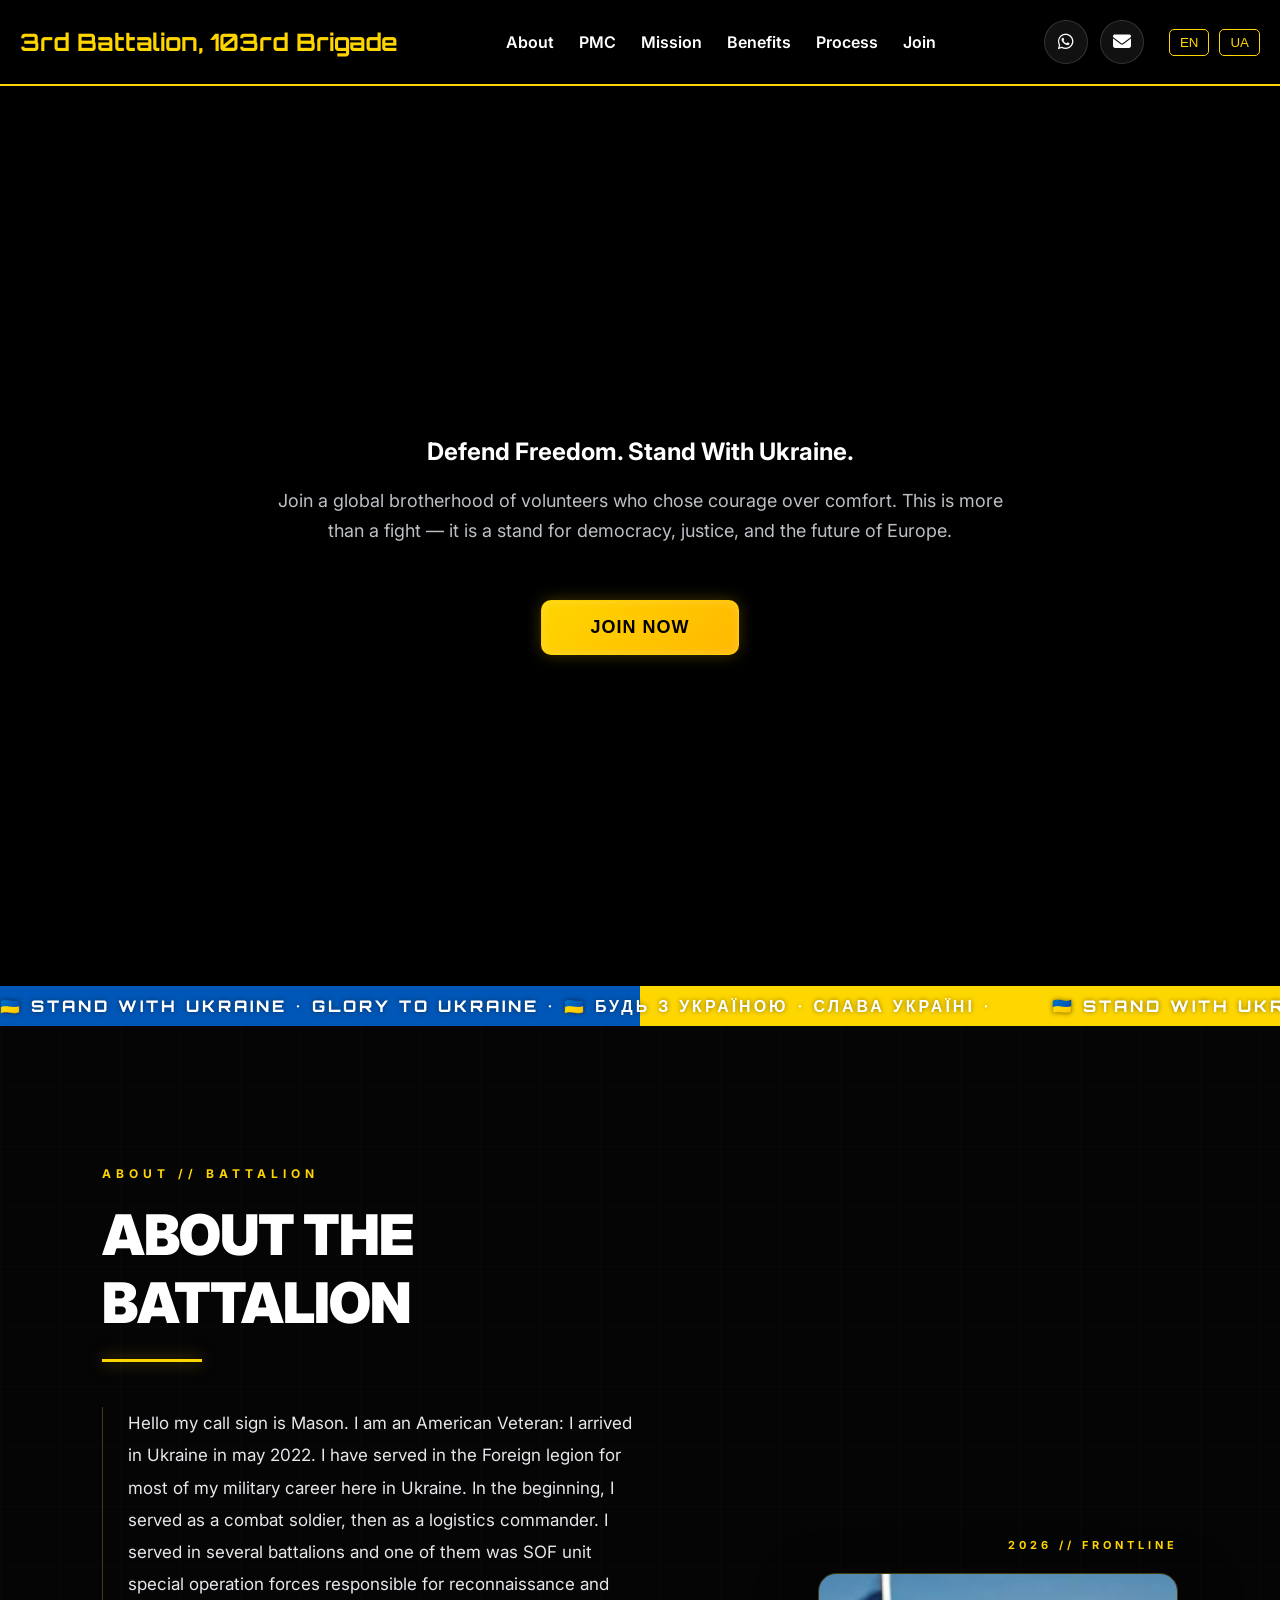
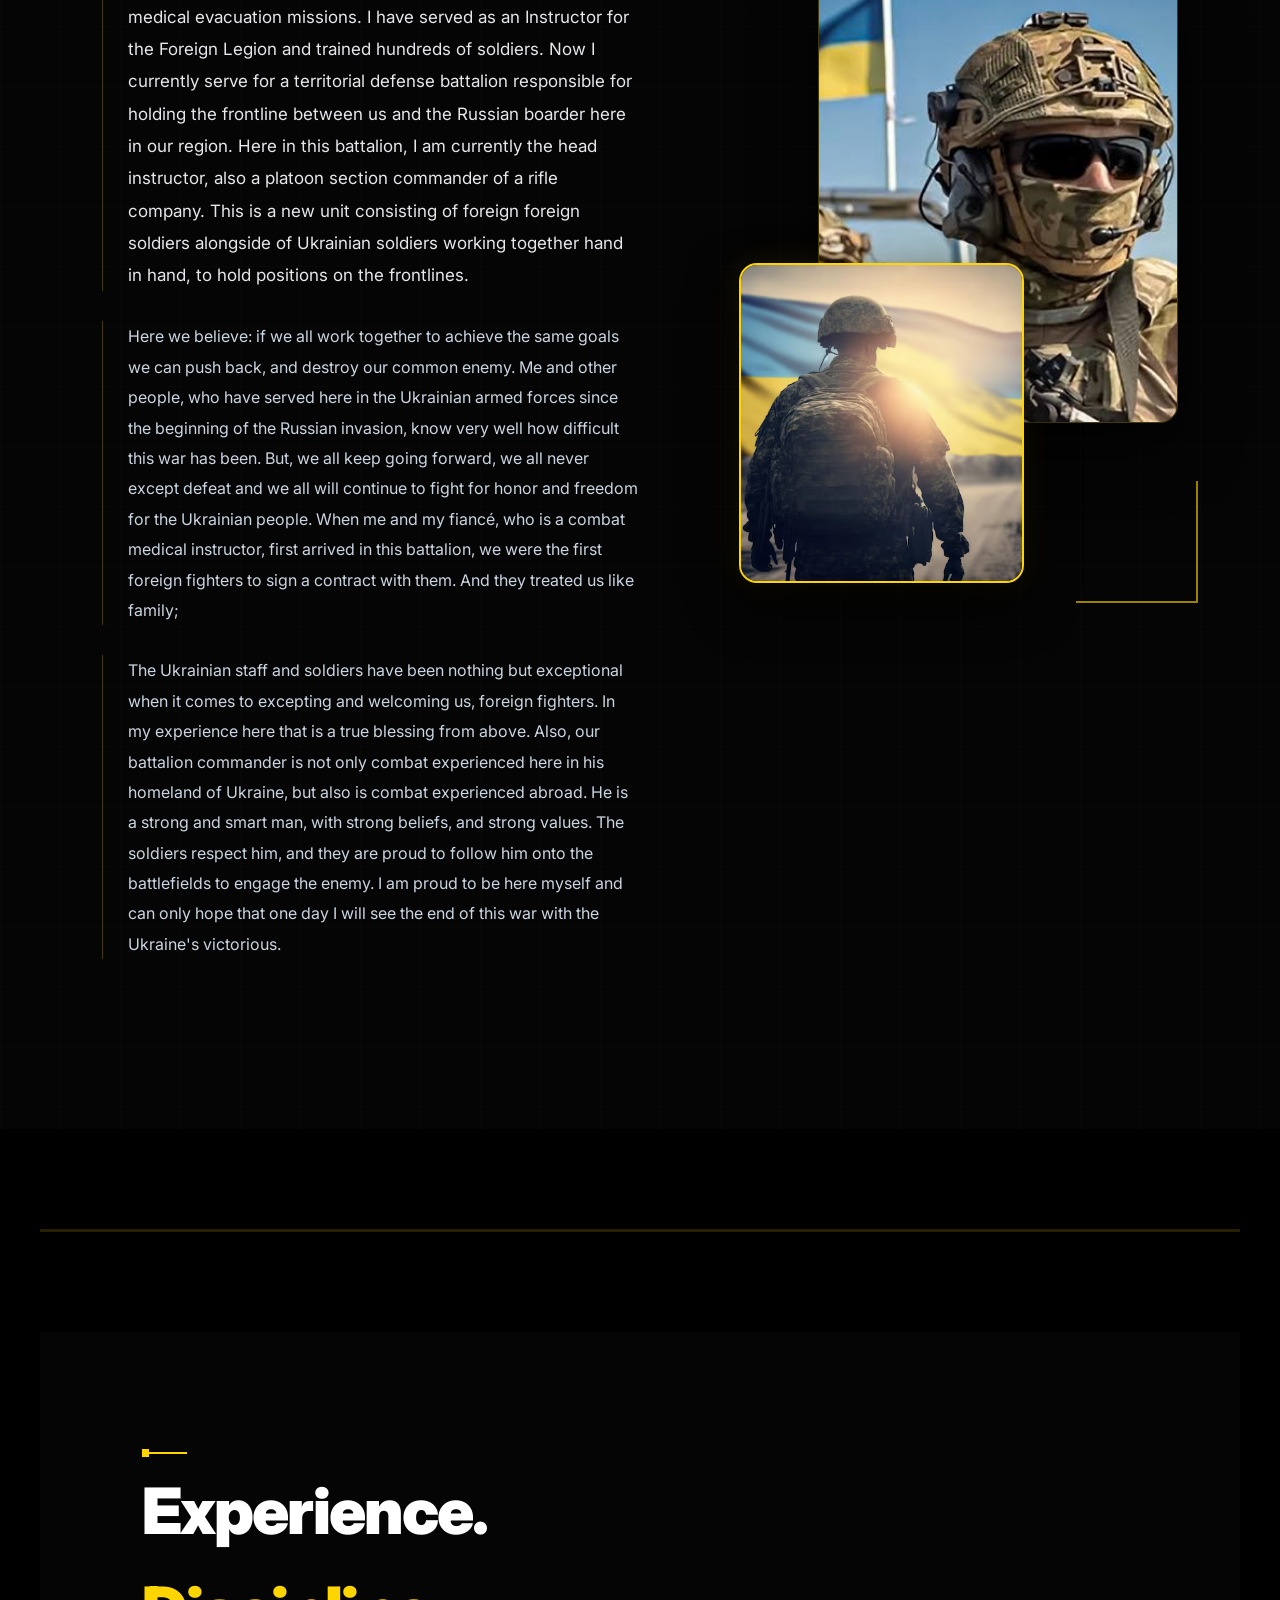
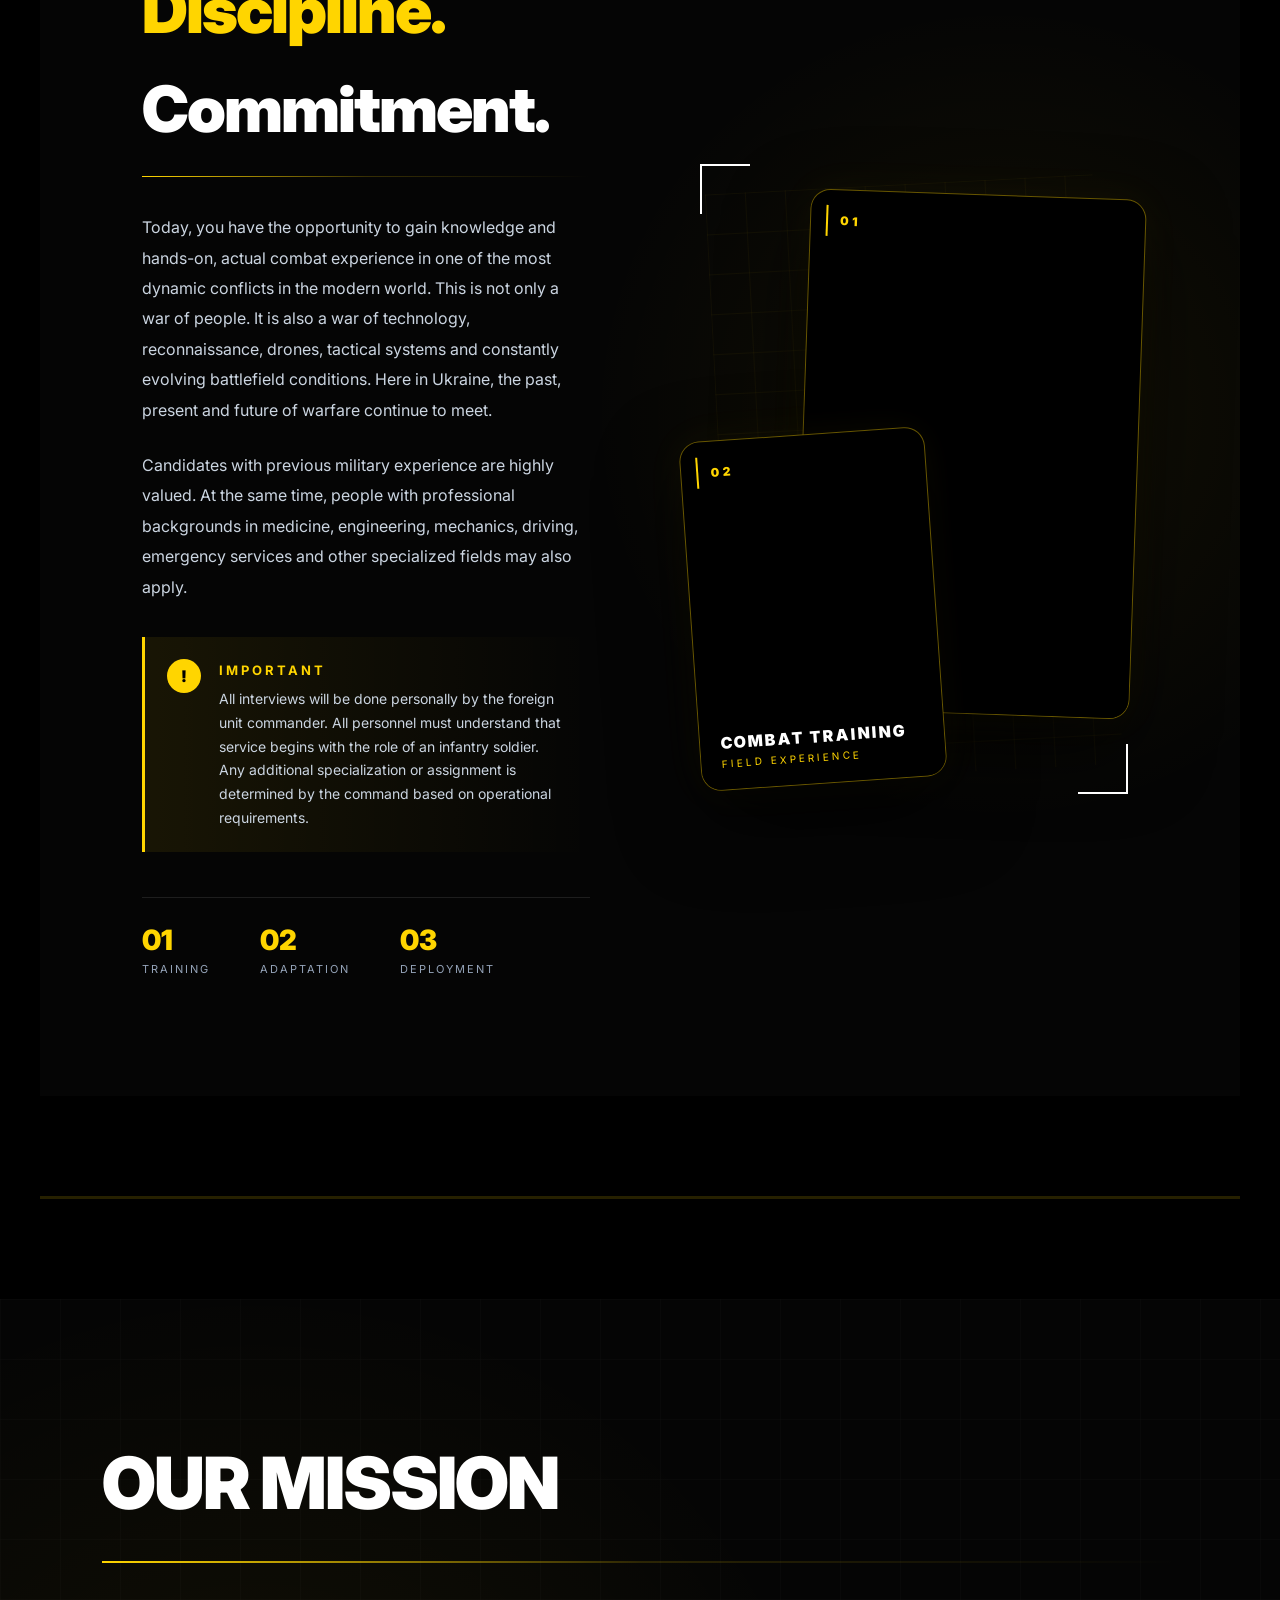
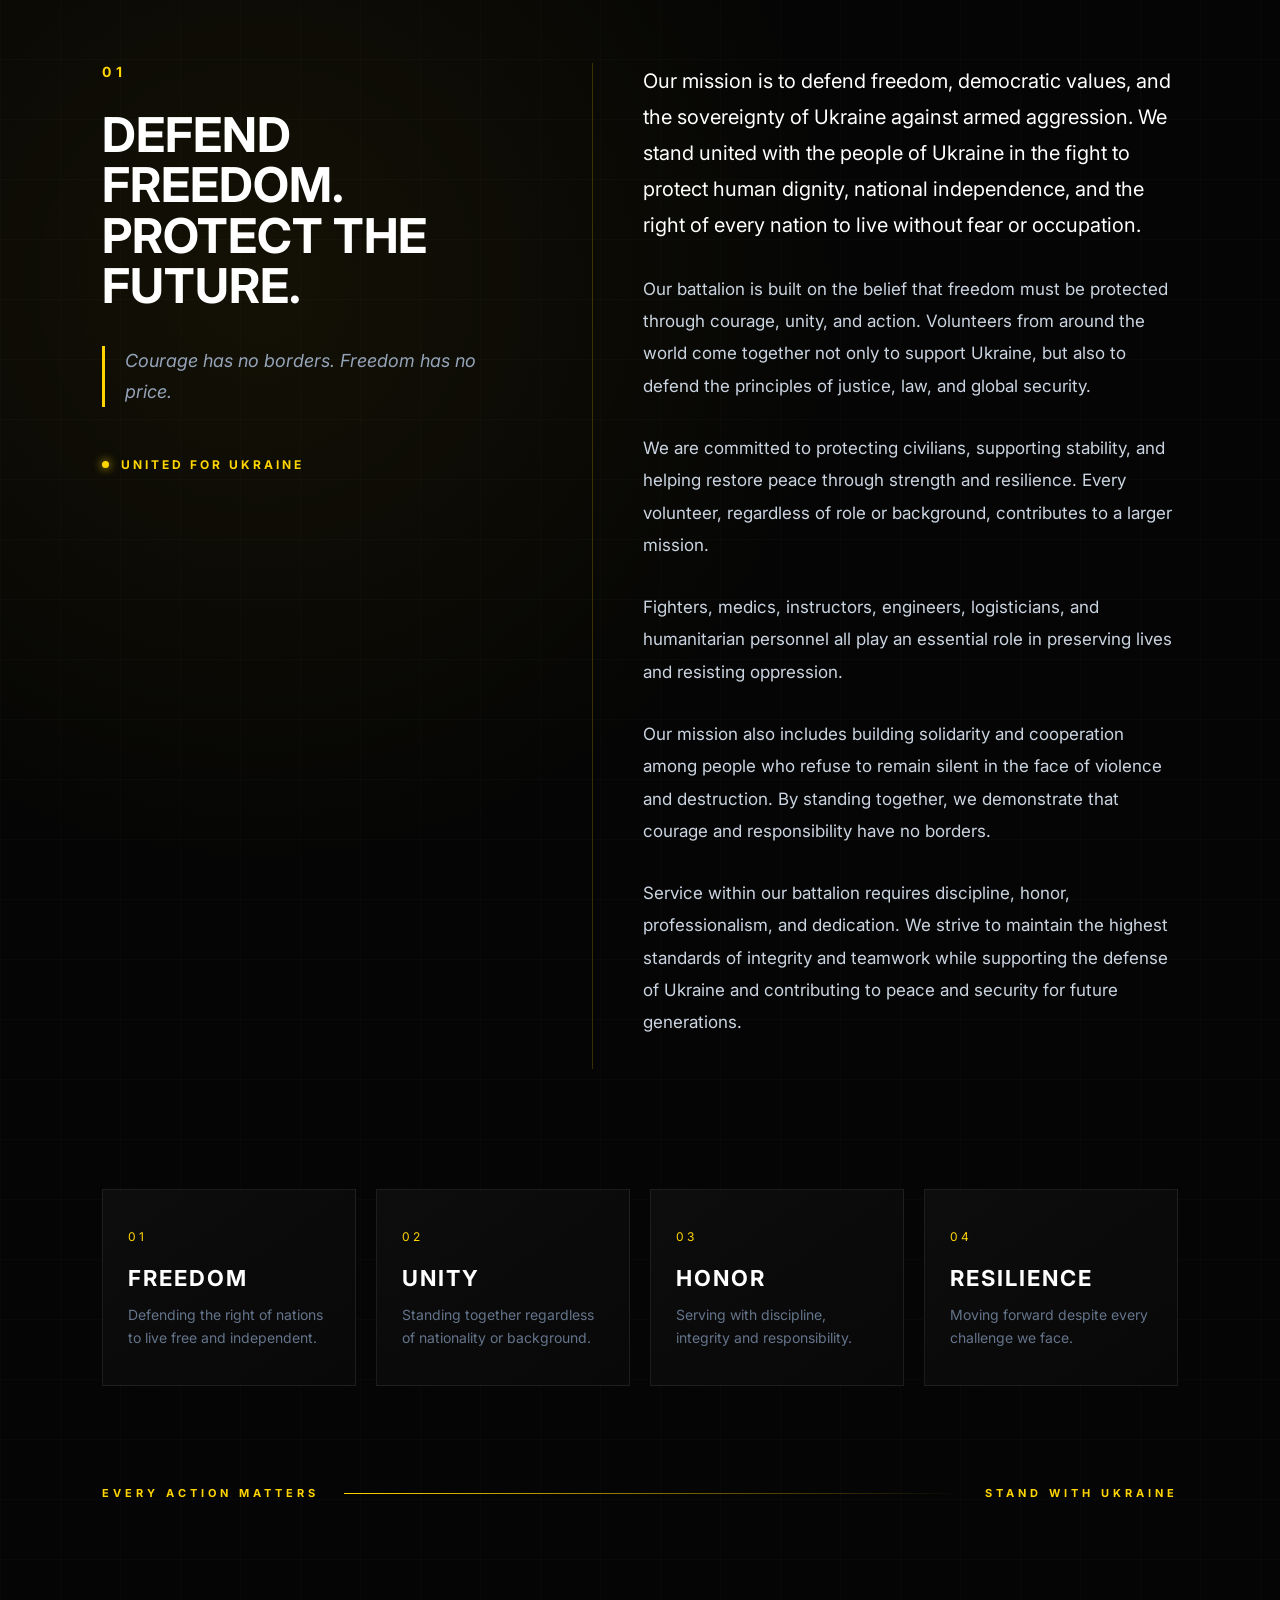
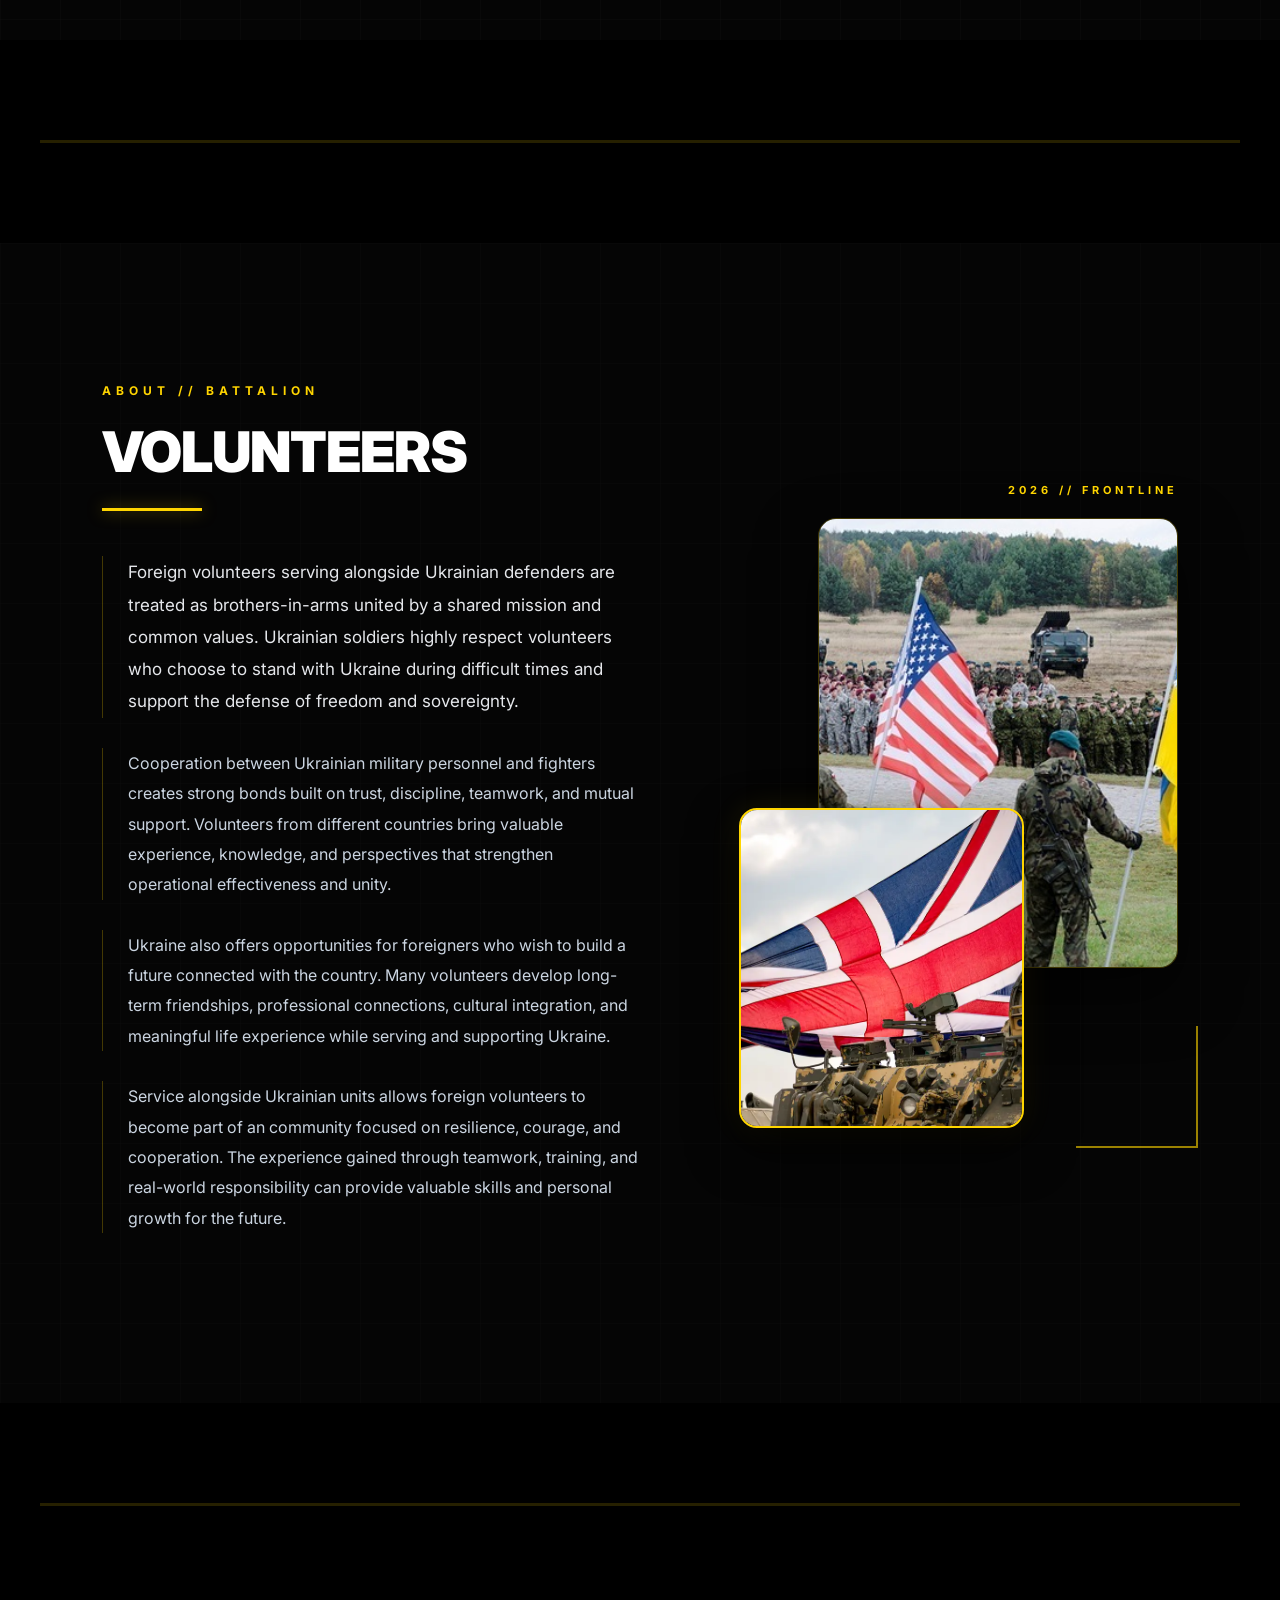
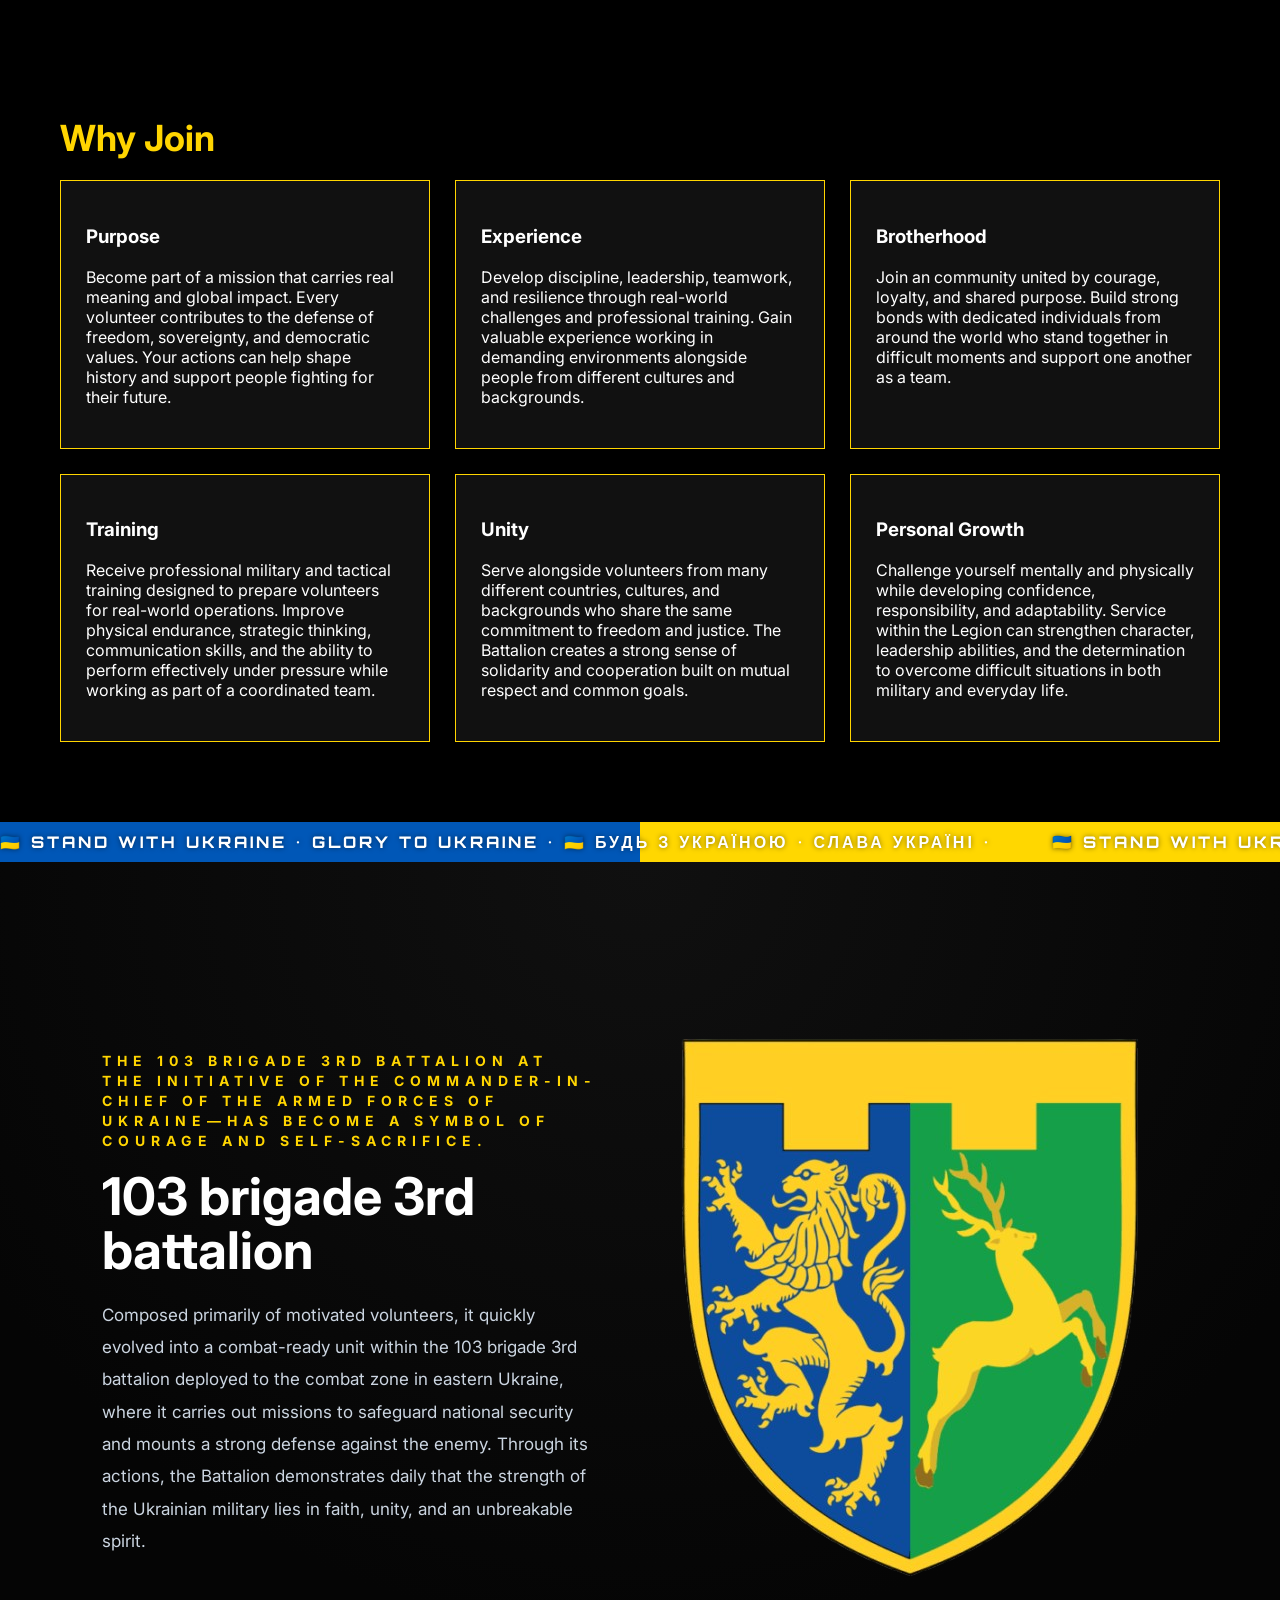
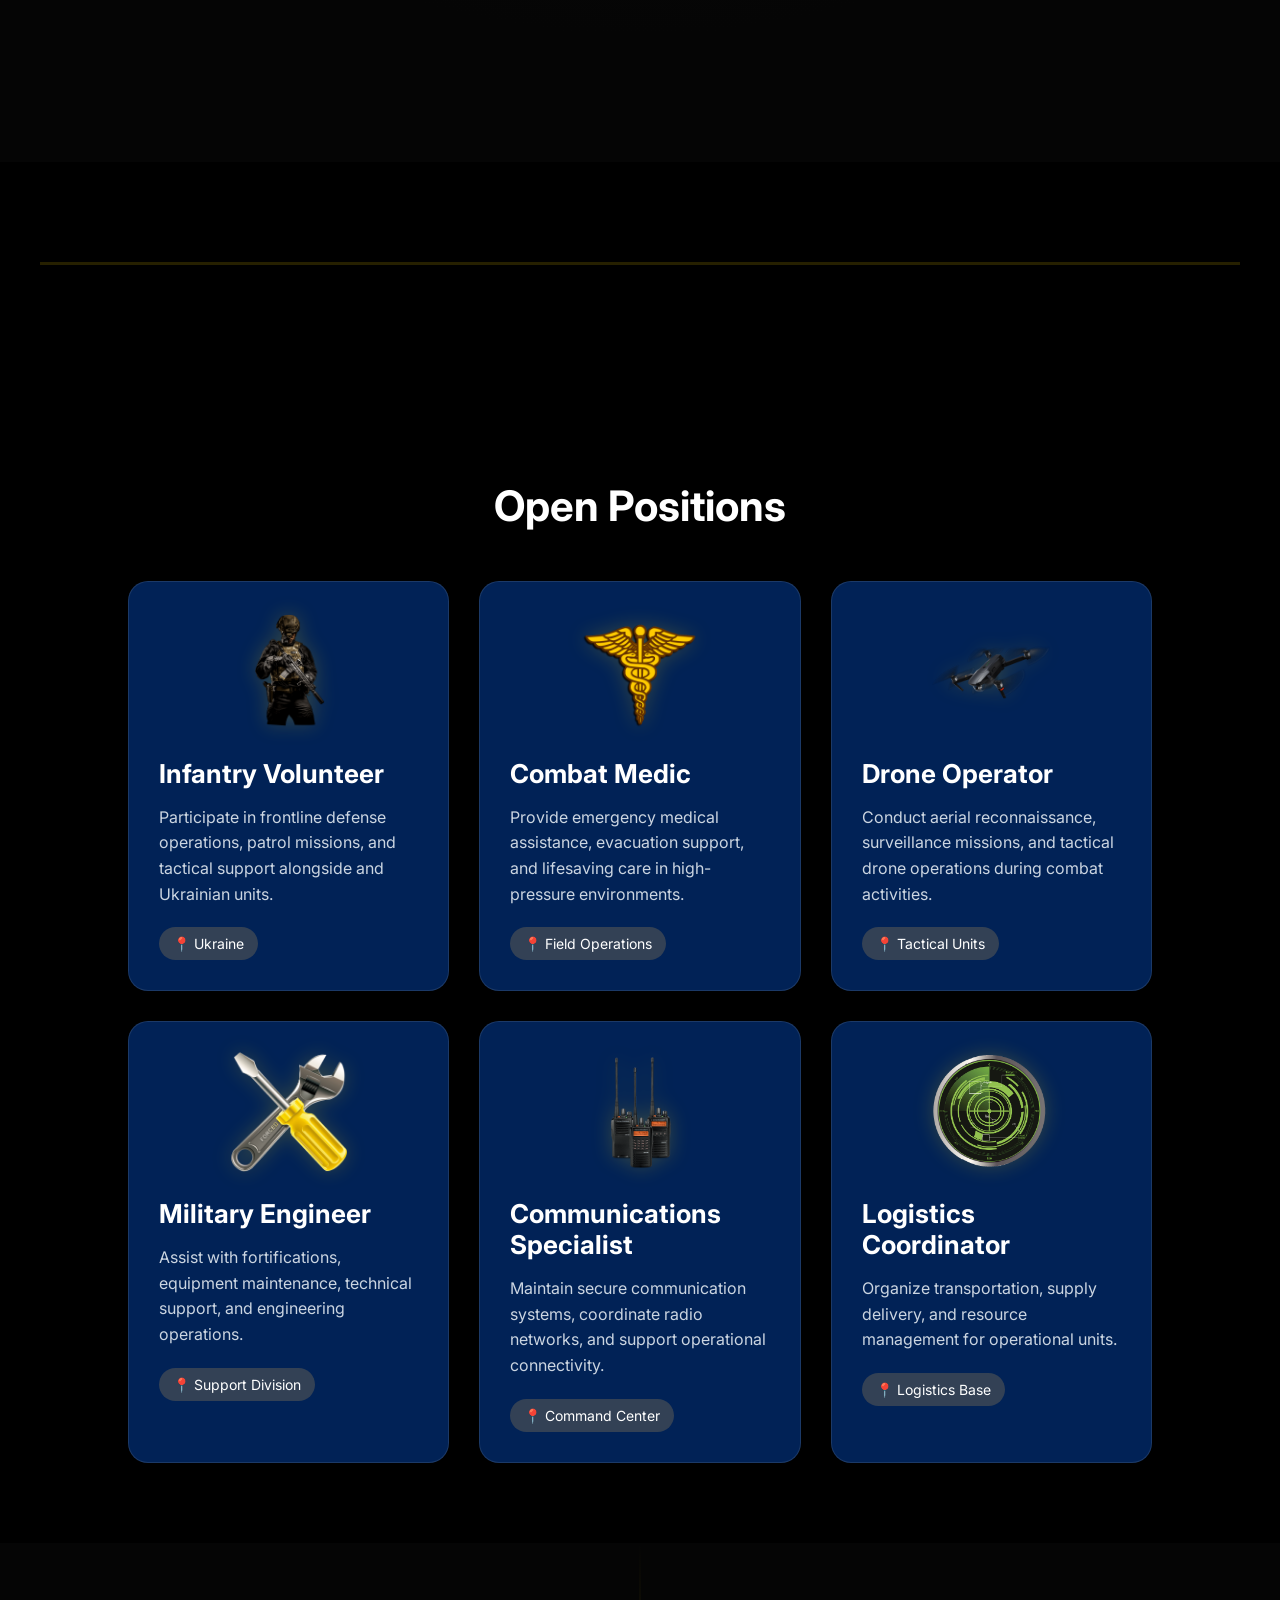
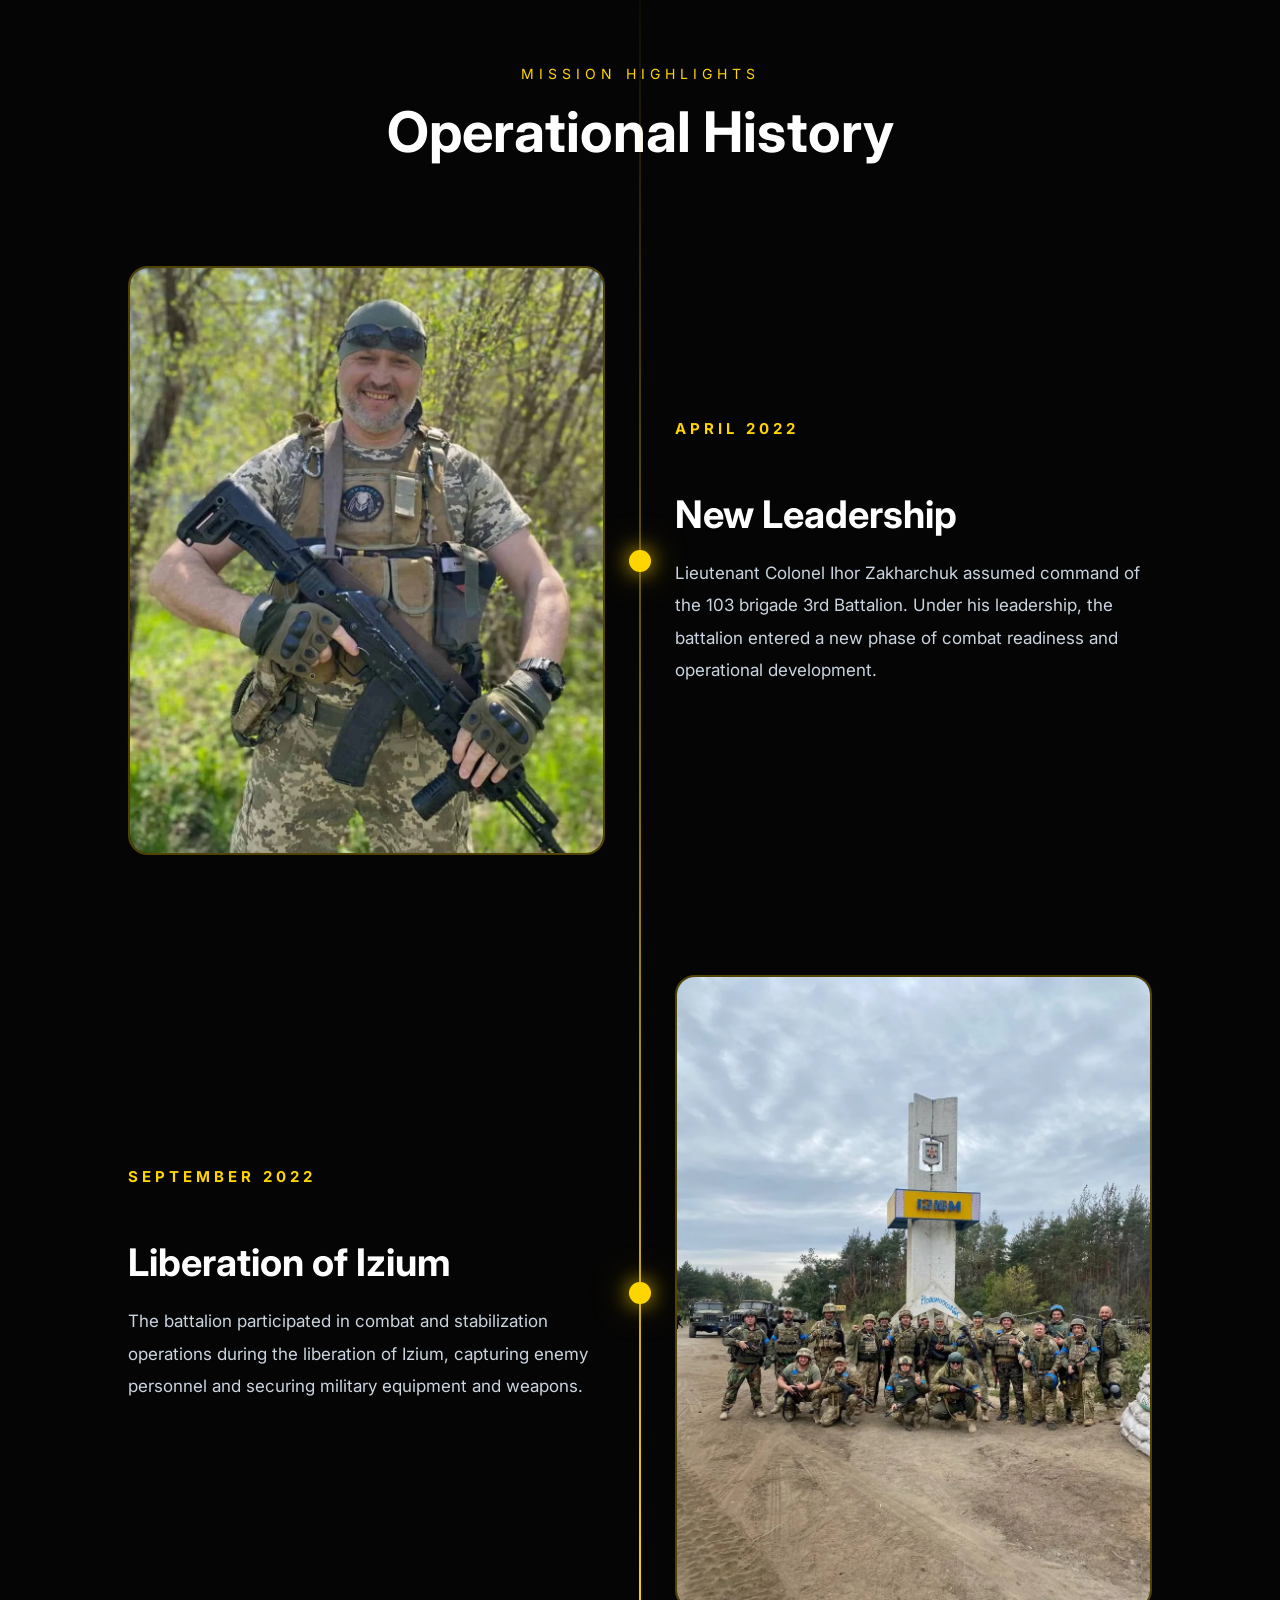
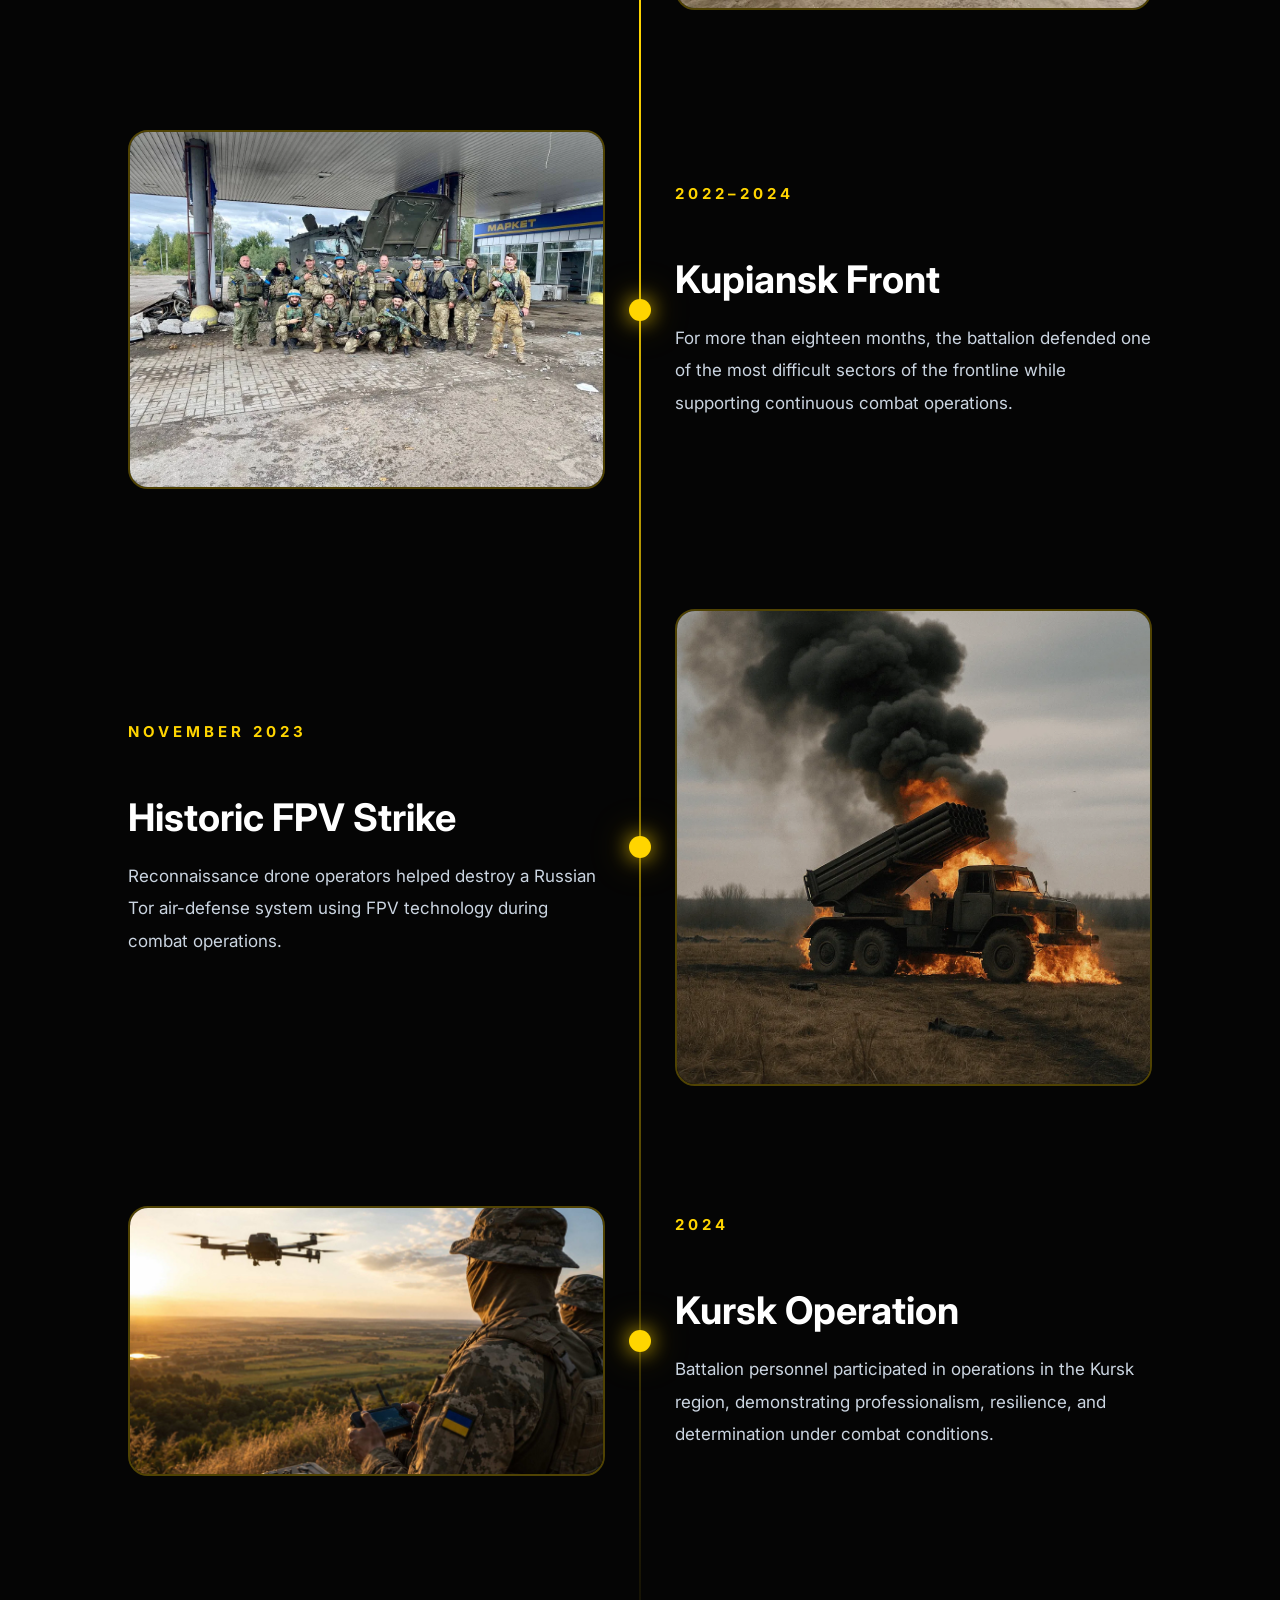
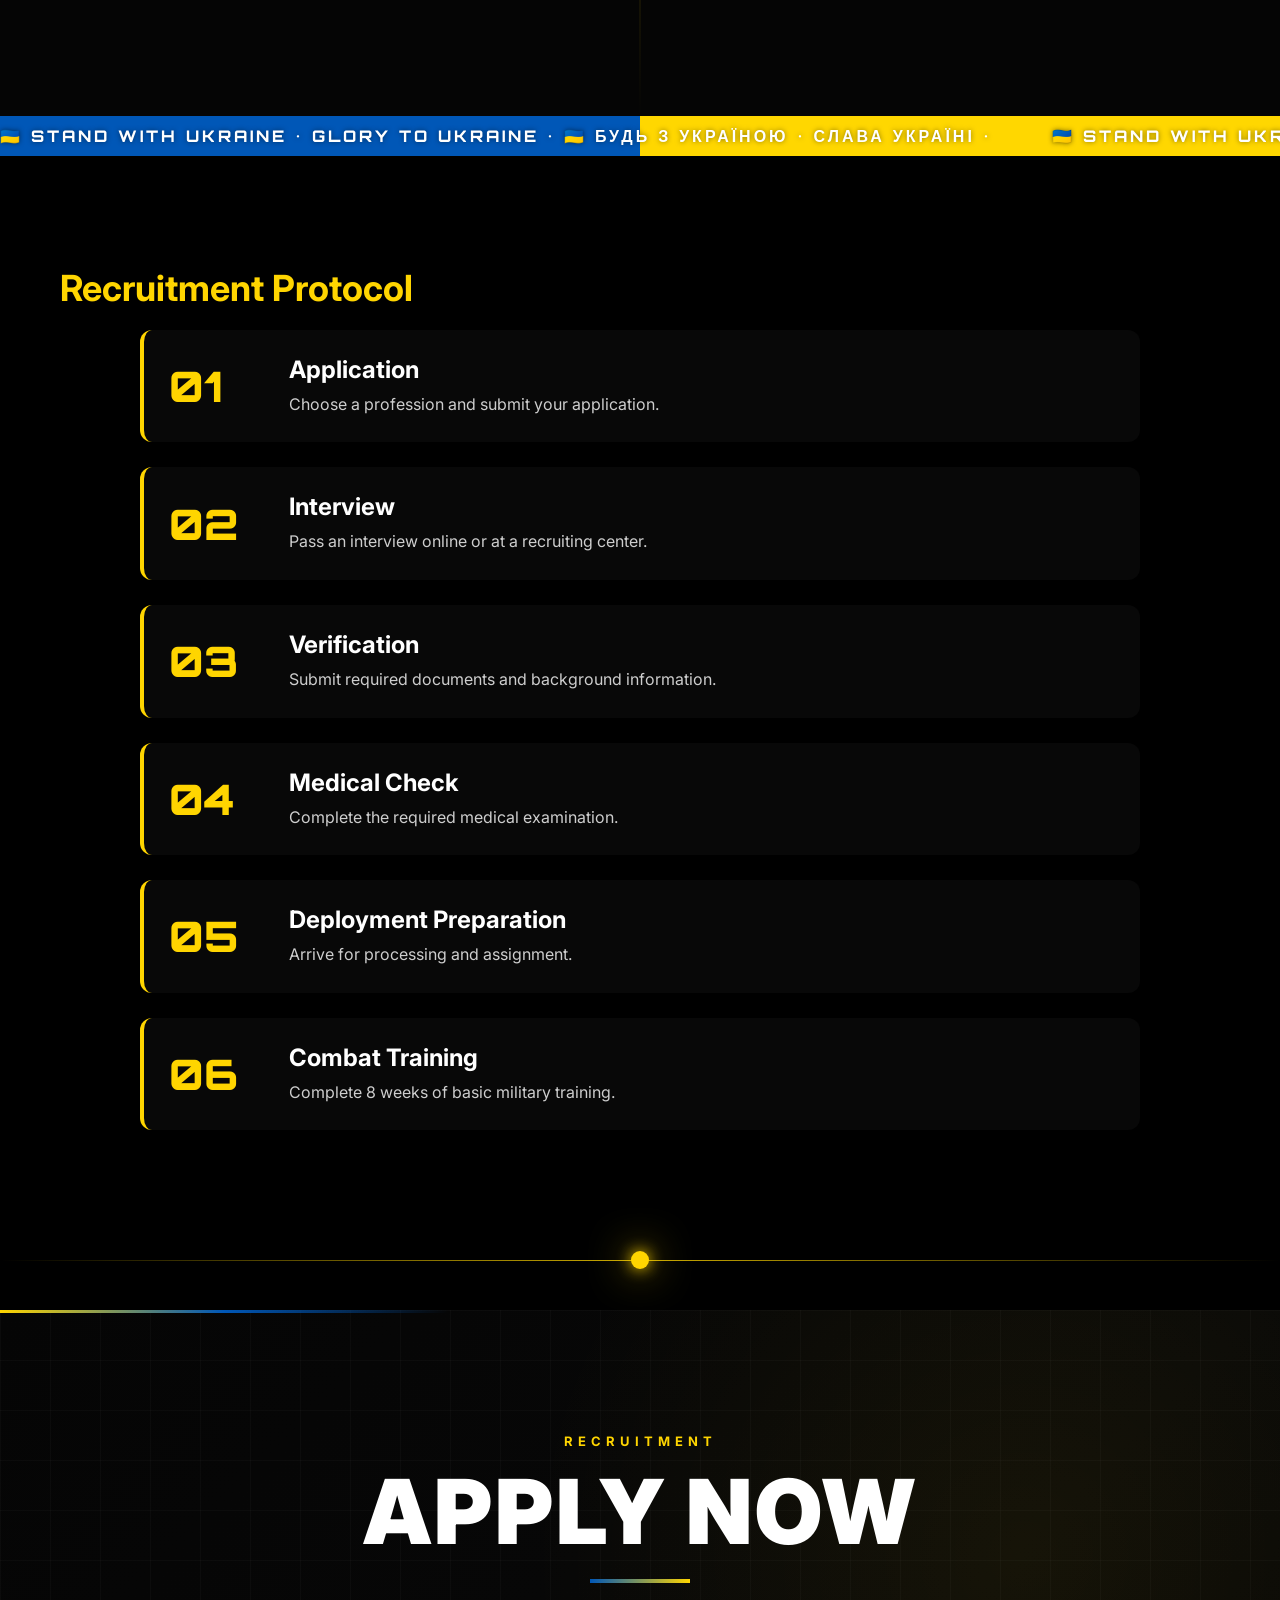
==== commit b2b1c433: "finish" ====
--- a/index.html
+++ b/index.html
@@ -23,13 +23,13 @@
 <meta property="og:title" content="Territorial foreign defense.">
 <meta property="og:description"
 content="Foreign volunteers standing together for freedom and sovereignty.">
-<meta property="og:image" content="images/preview.jpg">
+<meta property="og:image" content="preview.jpg">
 <meta property="og:type" content="website">
 
 <!-- FAVICON -->
-<link rel="icon" type="image/png" sizes="32x32" href="images/favicon.png">
-<link rel="icon" type="image/png" sizes="16x16" href="images/favicon.png">
-<link rel="apple-touch-icon" href="images/favicon.png">
+<link rel="icon" type="image/png" sizes="32x32" href="favicon.png">
+<link rel="icon" type="image/png" sizes="16x16" href="favicon.png">
+<link rel="apple-touch-icon" href="favicon.png">
 
 <!-- FONTS -->
 <link href="https://fonts.googleapis.com/css2?family=Orbitron:wght@400;700&family=Inter:wght@300;400;600&display=swap"
@@ -163,8 +163,8 @@
                 Here we believe: if we all work together to achieve the same goals we can push back, and destroy our common enemy.  Me and other people,  who have served here in the Ukrainian armed forces since the beginning of the Russian invasion, know very well how difficult this war has been. But, we all keep going forward, we all never except defeat and we all will continue to fight for honor and freedom for the Ukrainian people. When me and my fiancé, who is a combat medical instructor, first arrived in this battalion, we were the first foreign fighters to sign a contract with them. And they treated us like family;
             </p>
 
-            <p data-text="The Ukrainian staff and soldiers have been nothing but exceptional when it comes to excepting and welcoming us, foreign fighters. In my experience here that is a true blessing from above. Also, our battalion commander is not only combat experienced here in his homeland of Ukraine, but also is combat experienced abroad. He is a strong and smart man, with strong beliefs, and strong values. The soldiers respect him, and they are proud to follow him onto the battlefields to engage the enemy. I am proud to be here myself and can only hope that one day I will see the end of this war with the Ukraine's victory.">
-                The Ukrainian staff and soldiers have been nothing but exceptional when it comes to excepting and welcoming us, foreign fighters. In my experience here that is a true blessing from above. Also, our battalion commander is not only combat experienced here in his homeland of Ukraine, but also is combat experienced abroad. He is a strong and smart man, with strong beliefs, and strong values. The soldiers respect him, and they are proud to follow him onto the battlefields to engage the enemy. I am proud to be here myself and can only hope that one day I will see the end of this war with the Ukraine's victory.                                                                                              
+            <p data-text="The Ukrainian staff and soldiers have been nothing but exceptional when it comes to excepting and welcoming us, foreign fighters. In my experience here that is a true blessing from above. Also, our battalion commander is not only combat experienced here in his homeland of Ukraine, but also is combat experienced abroad. He is a strong and smart man, with strong beliefs, and strong values. The soldiers respect him, and they are proud to follow him onto the battlefields to engage the enemy. I am proud to be here myself and can only hope that one day I will see the end of this war with the Ukraine's victorious.">
+                The Ukrainian staff and soldiers have been nothing but exceptional when it comes to excepting and welcoming us, foreign fighters. In my experience here that is a true blessing from above. Also, our battalion commander is not only combat experienced here in his homeland of Ukraine, but also is combat experienced abroad. He is a strong and smart man, with strong beliefs, and strong values. The soldiers respect him, and they are proud to follow him onto the battlefields to engage the enemy. I am proud to be here myself and can only hope that one day I will see the end of this war with the Ukraine's victorious.                                                                                              
             </p>
         </div>
 
@@ -624,8 +624,8 @@
 
         <div class="foreigners-image">
             <!-- YOUR IMAGE -->
-            <img src="images/photo.jpg" alt="Ukrainian and Foreign Soldiers">
-            <img src="images/photo1.jpg" alt="Ukrainian and Foreign Soldiers">
+            <img src="photo.jpg" alt="Ukrainian and Foreign Soldiers">
+            <img src="photo1.jpg" alt="Ukrainian and Foreign Soldiers">
         </div>
 
     </div>
@@ -745,7 +745,7 @@
 
         <div class="job-card">
             <div class="job-icon">
-        <img src="images/sold.png" alt="Drone Operator">
+        <img src="sold.png" alt="Drone Operator">
     </div>
             <h3 data-text="Infantry Volunteer">Infantry Volunteer</h3>
             <p data-text="Participate in frontline defense operations, patrol missions, and tactical support alongside  and Ukrainian units.">
@@ -757,7 +757,7 @@
 
         <div class="job-card">
             <div class="job-icon">
-        <img src="images/+.png" alt="Drone Operator">
+        <img src="+.png" alt="Drone Operator">
     </div>
             <h3 data-text="Combat Medic">Combat Medic</h3>
             <p data-text="Provide emergency medical assistance, evacuation support, and lifesaving care in high-pressure environments.">
@@ -770,7 +770,7 @@
         <div class="job-card">
 
     <div class="job-icon">
-        <img src="images/drone.png" alt="Drone Operator">
+        <img src="drone.png" alt="Drone Operator">
     </div>
 
     <h3 data-text="Drone Operator">Drone Operator</h3>
@@ -788,7 +788,7 @@
 
         <div class="job-card">
                 <div class="job-icon">
-        <img src="images/key.png" alt="Drone Operator">
+        <img src="key.png" alt="Drone Operator">
     </div>
             <h3 data-text="Military Engineer">Military Engineer</h3>
             <p data-text="Assist with fortifications, equipment maintenance, technical support, and engineering operations.">
@@ -800,7 +800,7 @@
 
         <div class="job-card">
             <div class="job-icon">
-        <img src="images/radio.png" alt="Drone Operator">
+        <img src="radio.png" alt="Drone Operator">
     </div>
             <h3 data-text="Communications Specialist">Communications Specialist</h3>
             <p data-text="Maintain secure communication systems, coordinate radio networks, and support operational connectivity.">
@@ -812,7 +812,7 @@
 
         <div class="job-card">
              <div class="job-icon">
-        <img src="images/Coordinator.png" alt="Drone Operator">
+        <img src="Coordinator.png" alt="Drone Operator">
     </div>
 
             <h3 data-text="Logistics Coordinator">Logistics Coordinator</h3>
@@ -887,7 +887,7 @@
     <div class="history-item">
 
         <div class="history-image">
-            <img src="images/WhatsApp-Image-2025-04-19-at-17.20.31.jpeg.webp" alt="">
+            <img src="WhatsApp-Image-2025-04-19-at-17.20.31.jpeg.webp" alt="">
         </div>
 
         <div class="history-content">
@@ -911,7 +911,7 @@
     <div class="history-item reverse">
 
         <div class="history-image">
-            <img src="images/Znyshcheno-BM-21-Hrad.png.webp" alt="">
+            <img src="Znyshcheno-BM-21-Hrad.png.webp" alt="">
         </div>
 
         <div class="history-content">
@@ -1372,7 +1372,7 @@
         "Logistics Base":"База матеріально-технічного забезпечення",
         "":"",
         "Volunteers":"Міжнародна співпраця та повага",
-        "The Ukrainian staff and soldiers have been nothing but exceptional when it comes to excepting and welcoming us, foreign fighters. In my experience here that is a true blessing from above. Also, our battalion commander is not only combat experienced here in his homeland of Ukraine, but also is combat experienced abroad. He is a strong and smart man, with strong beliefs, and strong values. The soldiers respect him, and they are proud to follow him onto the battlefields to engage the enemy. I am proud to be here myself and can only hope that one day I will see the end of this war with the Ukraine's victory.":"Українське командування та солдатсько-сержантський особовий склад батальйону  просто виняткові люди, які з великою гостинністю прийняли нас - іноземних бійців. Можу засвідчити з власного досвіду, що це справжнє благословення згори. Окрім того наш командир батальйону має бойовий досвід не лише в Україні а й за кордоном. Він сильна та розумна людина з твердими переконаннями та загальнолюдськими цінностями. Солдати поважають його і пишаються тим, що йдуть за ним на поля битв, щоб битися з ворогом. Я також пишаюся, що знаходжуся тут і сподіваюся, що одного дня побачу кінець цієї війни та перемогу України.",
+        "The Ukrainian staff and soldiers have been nothing but exceptional when it comes to excepting and welcoming us, foreign fighters. In my experience here that is a true blessing from above. Also, our battalion commander is not only combat experienced here in his homeland of Ukraine, but also is combat experienced abroad. He is a strong and smart man, with strong beliefs, and strong values. The soldiers respect him, and they are proud to follow him onto the battlefields to engage the enemy. I am proud to be here myself and can only hope that one day I will see the end of this war with the Ukraine's victorious.":"Українське командування та солдатсько-сержантський особовий склад батальйону  просто виняткові люди, які з великою гостинністю прийняли нас - іноземних бійців. Можу засвідчити з власного досвіду, що це справжнє благословення згори. Окрім того наш командир батальйону має бойовий досвід не лише в Україні а й за кордоном. Він сильна та розумна людина з твердими переконаннями та загальнолюдськими цінностями. Солдати поважають його і пишаються тим, що йдуть за ним на поля битв, щоб битися з ворогом. Я також пишаюся, що знаходжуся тут і сподіваюся, що одного дня побачу кінець цієї війни та перемогу України.",
         "Hello my call sign is Mason I am an American Veteran: I arrived in Ukraine in may 2022. I have served in the  Foreign legion for most of my military career here in Ukraine. In the beginning, I served as a combat soldier, then as a logistics commander. I served in several battalions and one of them was SOF unit special operation forces responsible for reconnaissance and medical evacuation missions.  I have served as an Instructor for the Foreign Legion and trained hundreds of soldiers. Now I currently serve for a territorial defense battalion responsible for holding the frontline between us and the Russian boarder here in our region. Here in this battalion, I am currently the head instructor, also a platoon section commander of a rifle company.  This is a new unit consisting of foreign soldiers alongside of Ukrainian soldiers working together hand in hand, to hold positions on the frontlines.":"Бажаю здоров'я! Мій позивний Мейсон я американський ветеран, який прибув до України у травні 2022 року. Більшу частину військової служби в Україні я провів у Міжнародному іноземному легіоні. Службу почав солдатом, потім став командиром логістики. Встиг послужити у кількох батальйонах зокрема у батальйоні сил спеціальних операцій, де був відповідальним за розвідку та медичну евакуацію. Також був інструктором в іноземному легіоні де провів навчання для сотні бійців сил оборони України. Зараз продовжую службу в батальйоні територіальної оборони, який утримує лінію фронту у визначеному районі ведення бойових (спеціальних) операцій. У даному батальйоні займаю посаду головного інструктора та командира відділення стрілецького взводу стрілецької роти. Мій підрозділ складається з іноземних добровольців та українців, які спільно стоять на захисті суверенітету і територіальної цілісності України, утримуючи позиції на передньому краї.",
         "Here we believe: if we all work together to achieve the same goals we can push back, and destroy our common enemy. Me and other people,  who have served here in the Ukrainian armed forces since the beginning of the Russian invasion, know very well how difficult this war has been. But, we all keep going forward, we all never except defeat and we all will continue to fight for honor and freedom for the Ukrainian people. When me and my fiancé, who is a combat medical instructor, first arrived in this battalion, we were the first foreign fighters to sign a contract with them. And they treated us like family;":"Ми віримо, що працюючи спільно з міжнародним співтовариством зможемо відбити агресію та знищити ворога, який загрожує не тільки Україні а всьому цивілізованому світові.  Я, та всі ми, хто служив чи продовжує служити від початку російського вторгнення, добре знаємо наскільки важкою є ця віна. Однак всі ми продовжуємо рухатися вперед бо не чекаємо поразки а продовжуємо боротися за честь і свободу українського народу. Коли ми з моєю нареченою - інструкторкою з бойової медицини вперше прибули до цього батальйону, ми стали першими іноземними бійцями, які підписали контракти, батальйон поставився до нас мов до рідних.",
         "Infantry Volunteer":"Піхотний доброволець",
@@ -1509,7 +1509,7 @@
         "Logistics Base":"База матеріально-технічного забезпечення",
         "":"",
         "Cooperation & Respect":"Міжнародна співпраця та повага",
-        "The Ukrainian staff and soldiers have been nothing but exceptional when it comes to excepting and welcoming us, foreign fighters. In my experience here that is a true blessing from above. Also, our battalion commander is not only combat experienced here in his homeland of Ukraine, but also is combat experienced abroad. He is a strong and smart man, with strong beliefs, and strong values. The soldiers respect him, and they are proud to follow him onto the battlefields to engage the enemy. I am proud to be here myself and can only hope that one day I will see the end of this war with the Ukraine's victory.":"Українське командування та солдатсько-сержантський особовий склад батальйону  просто виняткові люди, які з великою гостинністю прийняли нас - іноземних бійців. Можу засвідчити з власного досвіду, що це справжнє благословення згори. Окрім того наш командир батальйону має бойовий досвід не лише в Україні а й за кордоном. Він сильна та розумна людина з твердими переконаннями та загальнолюдськими цінностями. Солдати поважають його і пишаються тим, що йдуть за ним на поля битв, щоб битися з ворогом. Я також пишаюся, що знаходжуся тут і сподіваюся, що одного дня побачу кінець цієї війни та перемогу України.",
+        "The Ukrainian staff and soldiers have been nothing but exceptional when it comes to excepting and welcoming us, foreign fighters. In my experience here that is a true blessing from above. Also, our battalion commander is not only combat experienced here in his homeland of Ukraine, but also is combat experienced abroad. He is a strong and smart man, with strong beliefs, and strong values. The soldiers respect him, and they are proud to follow him onto the battlefields to engage the enemy. I am proud to be here myself and can only hope that one day I will see the end of this war with the Ukraine's victorious.":"Українське командування та солдатсько-сержантський особовий склад батальйону  просто виняткові люди, які з великою гостинністю прийняли нас - іноземних бійців. Можу засвідчити з власного досвіду, що це справжнє благословення згори. Окрім того наш командир батальйону має бойовий досвід не лише в Україні а й за кордоном. Він сильна та розумна людина з твердими переконаннями та загальнолюдськими цінностями. Солдати поважають його і пишаються тим, що йдуть за ним на поля битв, щоб битися з ворогом. Я також пишаюся, що знаходжуся тут і сподіваюся, що одного дня побачу кінець цієї війни та перемогу України.",
         "Hello my call sign is Mason I am an American Veteran: I arrived in Ukraine in may 2022. I have served in the  Foreign legion for most of my military career here in Ukraine. In the beginning, I served as a combat soldier, then as a logistics commander. I served in several battalions and one of them was SOF unit special operation forces responsible for reconnaissance and medical evacuation missions.  I have served as an Instructor for the Foreign Legion and trained hundreds of soldiers. Now I currently serve for a territorial defense battalion responsible for holding the frontline between us and the Russian boarder here in our region. Here in this battalion, I am currently the head instructor, also a platoon section commander of a rifle company.  This is a new unit consisting of foreign soldiers alongside of Ukrainian soldiers working together hand in hand, to hold positions on the frontlines.":"Бажаю здоров'я! Мій позивний Мейсон я американський ветеран, який прибув до України у травні 2022 року. Більшу частину військової служби в Україні я провів у Міжнародному іноземному легіоні. Службу почав солдатом, потім став командиром логістики. Встиг послужити у кількох батальйонах зокрема у батальйоні сил спеціальних операцій, де був відповідальним за розвідку та медичну евакуацію. Також був інструктором в іноземному легіоні де провів навчання для сотні бійців сил оборони України. Зараз продовжую службу в батальйоні територіальної оборони, який утримує лінію фронту у визначеному районі ведення бойових (спеціальних) операцій. У даному батальйоні займаю посаду головного інструктора та командира відділення стрілецького взводу стрілецької роти. Мій підрозділ складається з іноземних добровольців та українців, які спільно стоять на захисті суверенітету і територіальної цілісності України, утримуючи позиції на передньому краї.",
         "Here we believe: if we all work together to achieve the same goals we can push back, and destroy our common enemy. Me and other people,  who have served here in the Ukrainian armed forces since the beginning of the Russian invasion, know very well how difficult this war has been. But, we all keep going forward, we all never except defeat and we all will continue to fight for honor and freedom for the Ukrainian people. When me and my fiancé, who is a combat medical instructor, first arrived in this battalion, we were the first foreign fighters to sign a contract with them. And they treated us like family;":"Ми віримо, що працюючи спільно з міжнародним співтовариством зможемо відбити агресію та знищити ворога, який загрожує не тільки Україні а всьому цивілізованому світові.  Я, та всі ми, хто служив чи продовжує служити від початку російського вторгнення, добре знаємо наскільки важкою є ця віна. Однак всі ми продовжуємо рухатися вперед бо не чекаємо поразки а продовжуємо боротися за честь і свободу українського народу. Коли ми з моєю нареченою - інструкторкою з бойової медицини вперше прибули до цього батальйону, ми стали першими іноземними бійцями, які підписали контракти, батальйон поставився до нас мов до рідних.",
         "Infantry Volunteer":"Піхотний доброволець",
